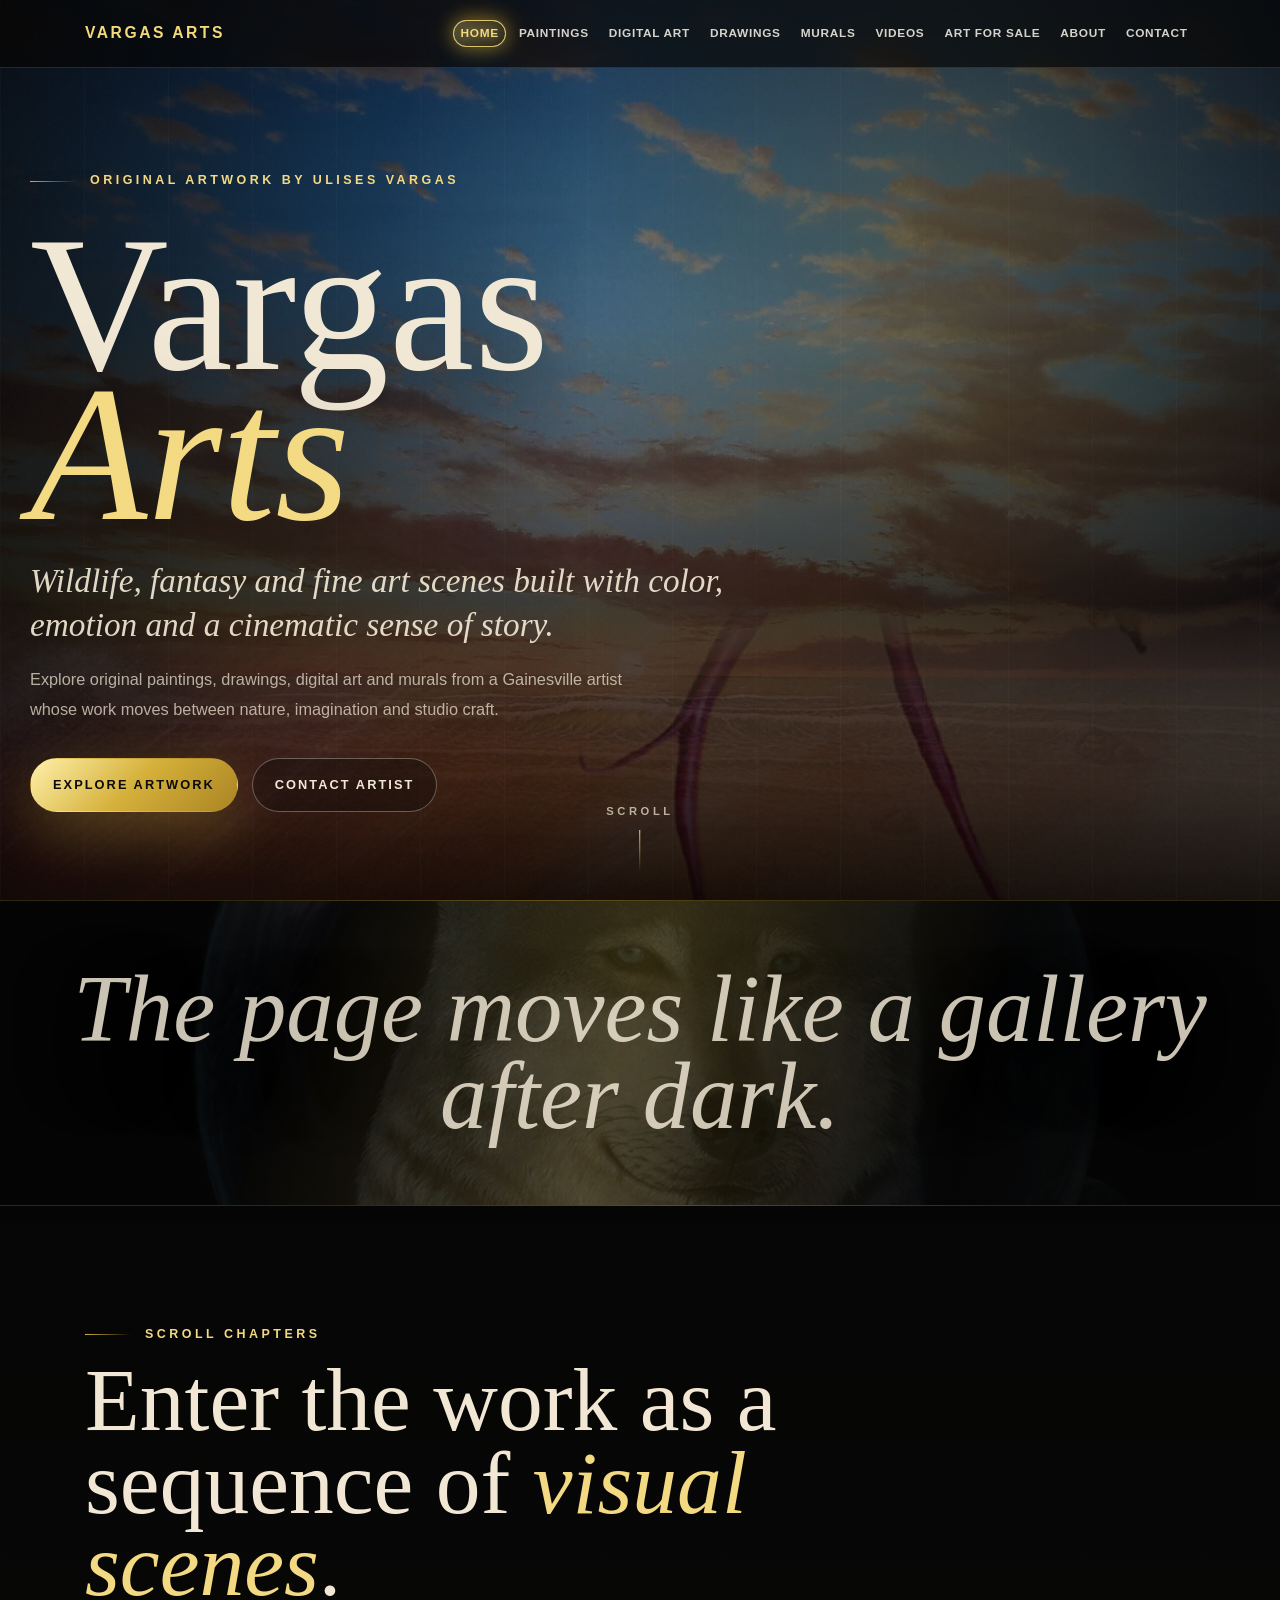
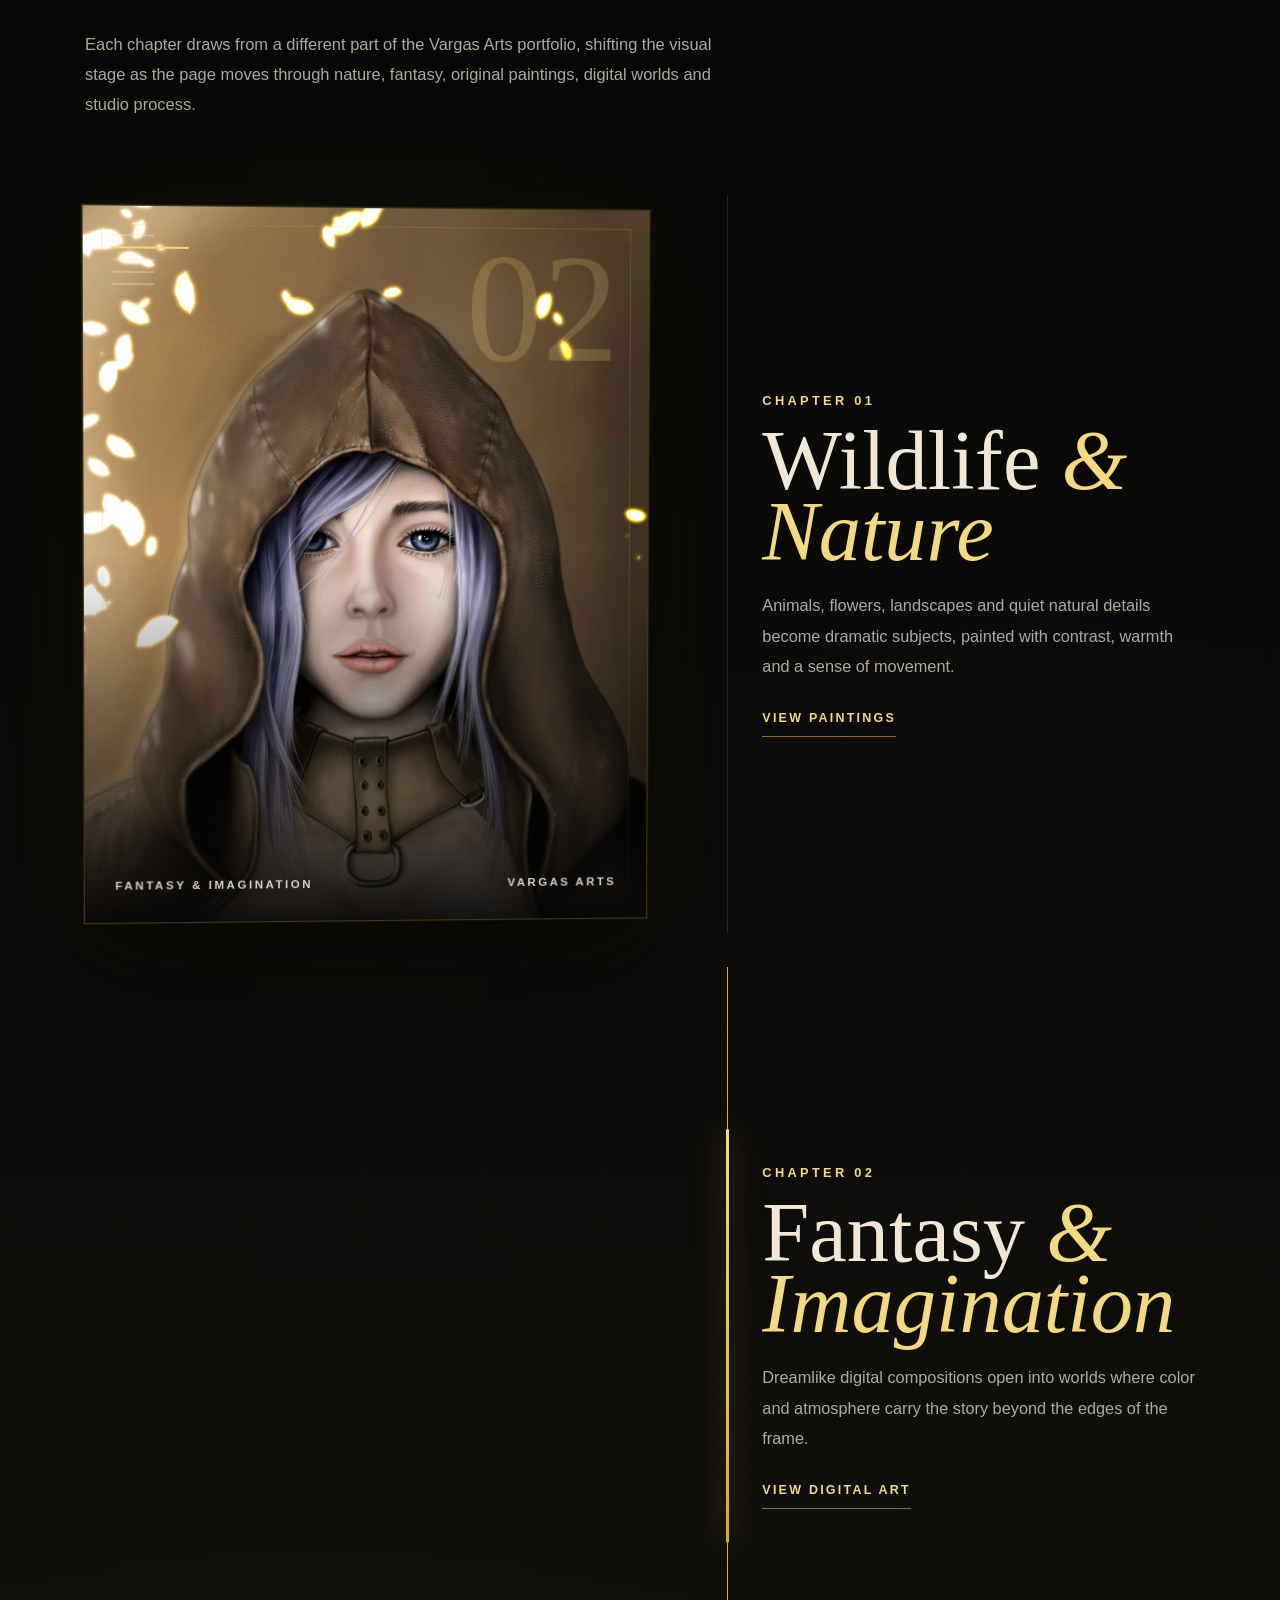
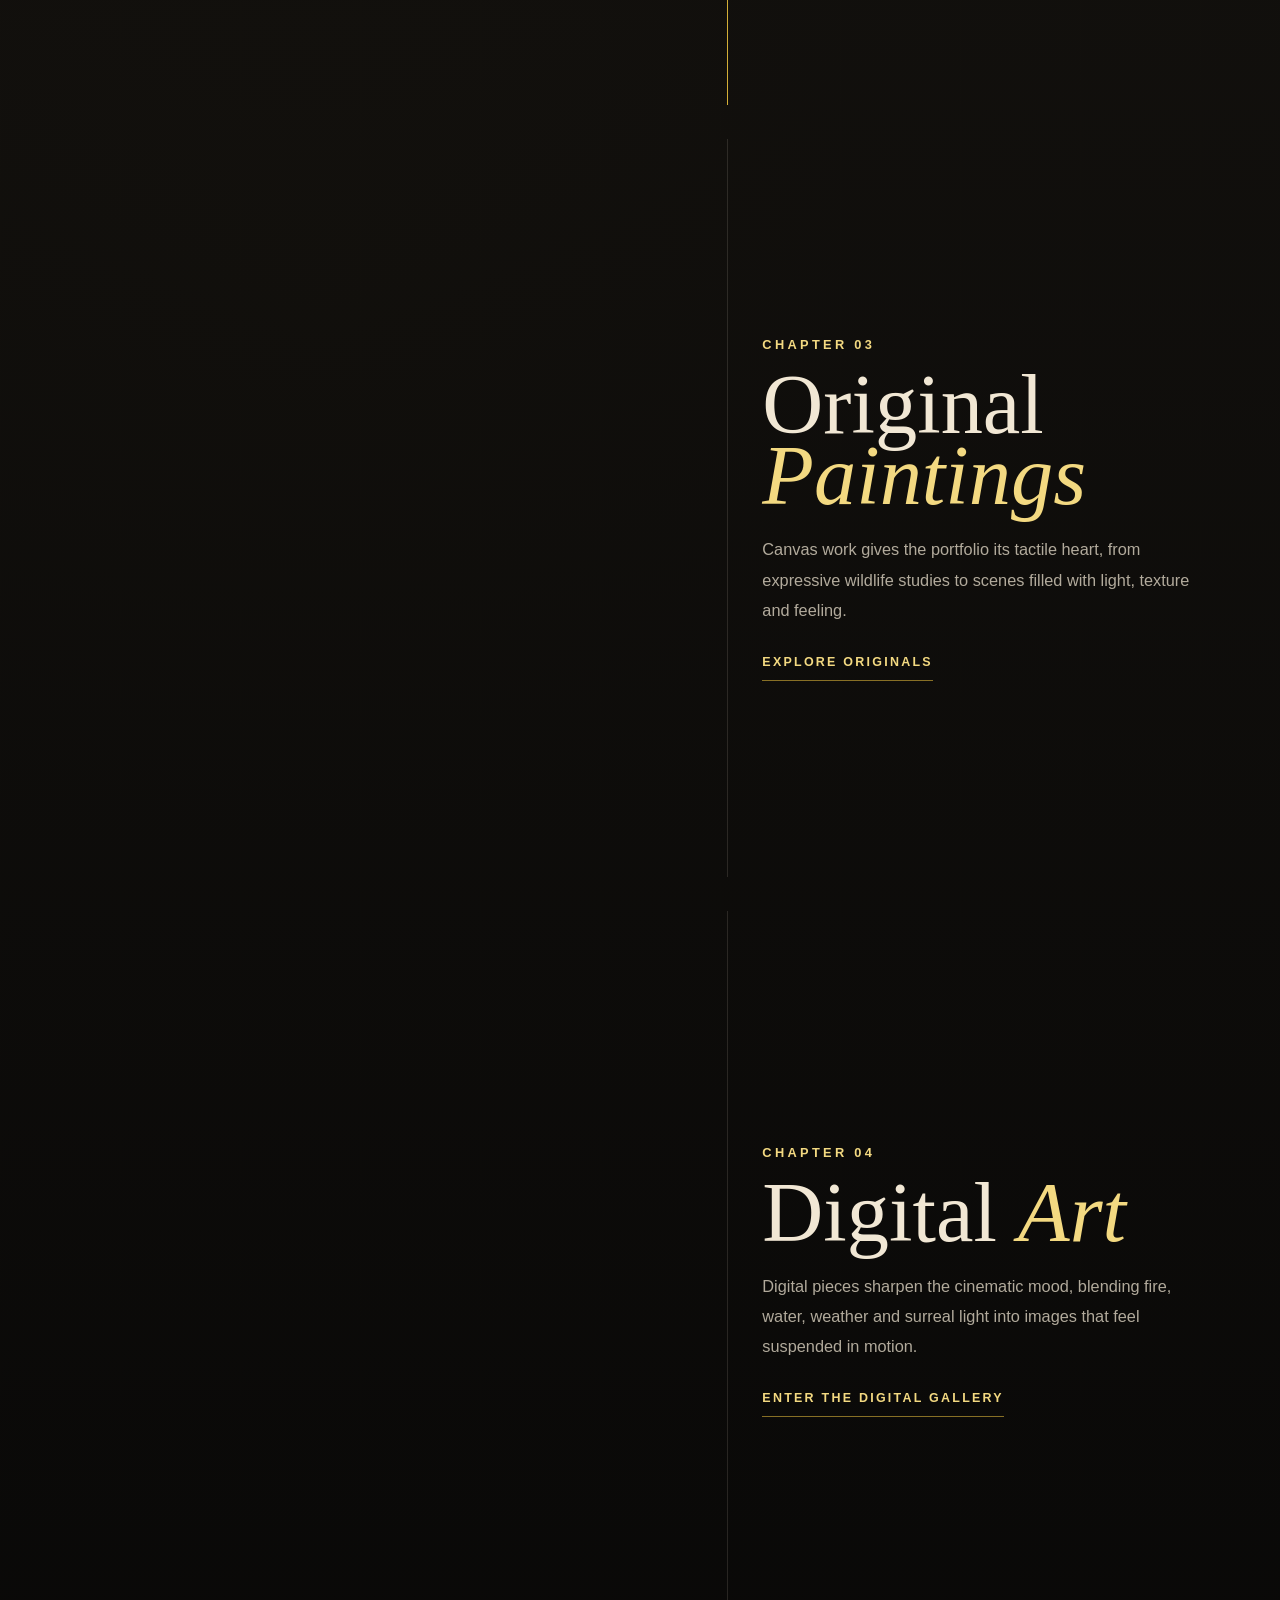
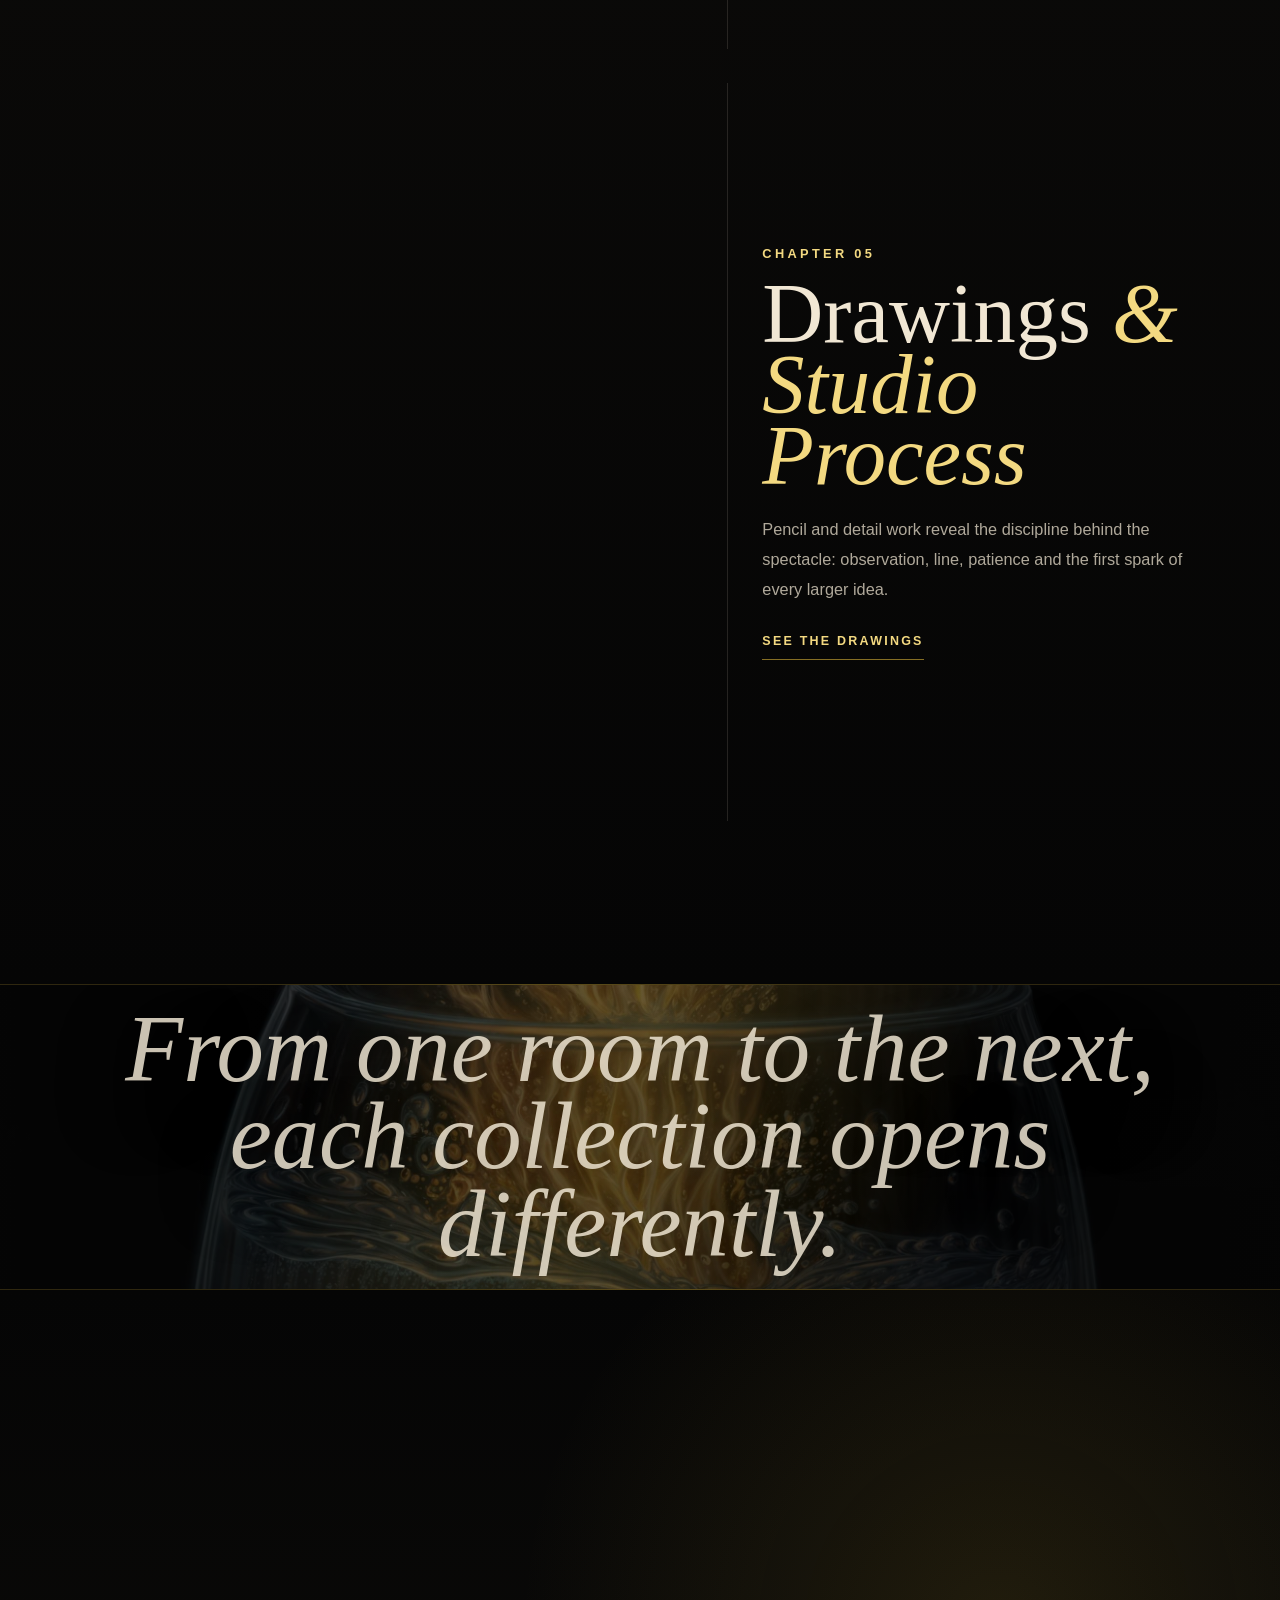
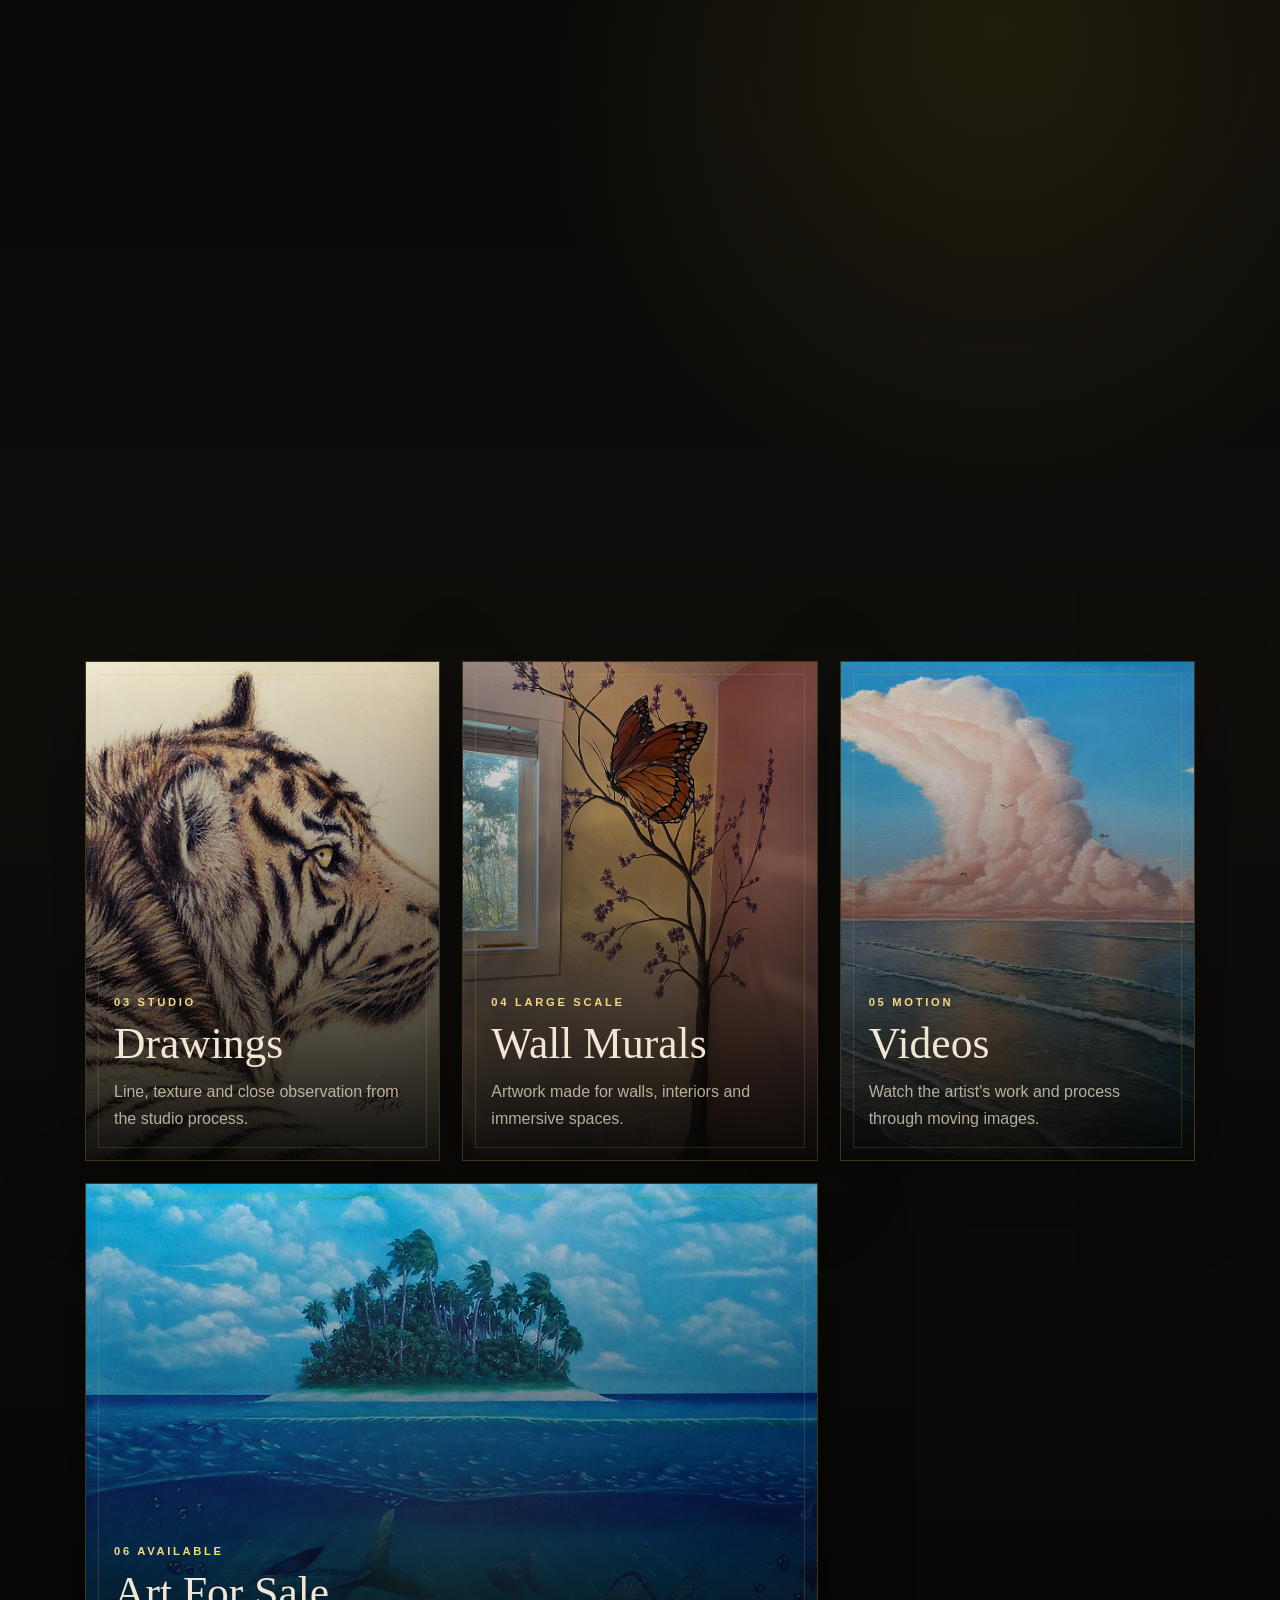
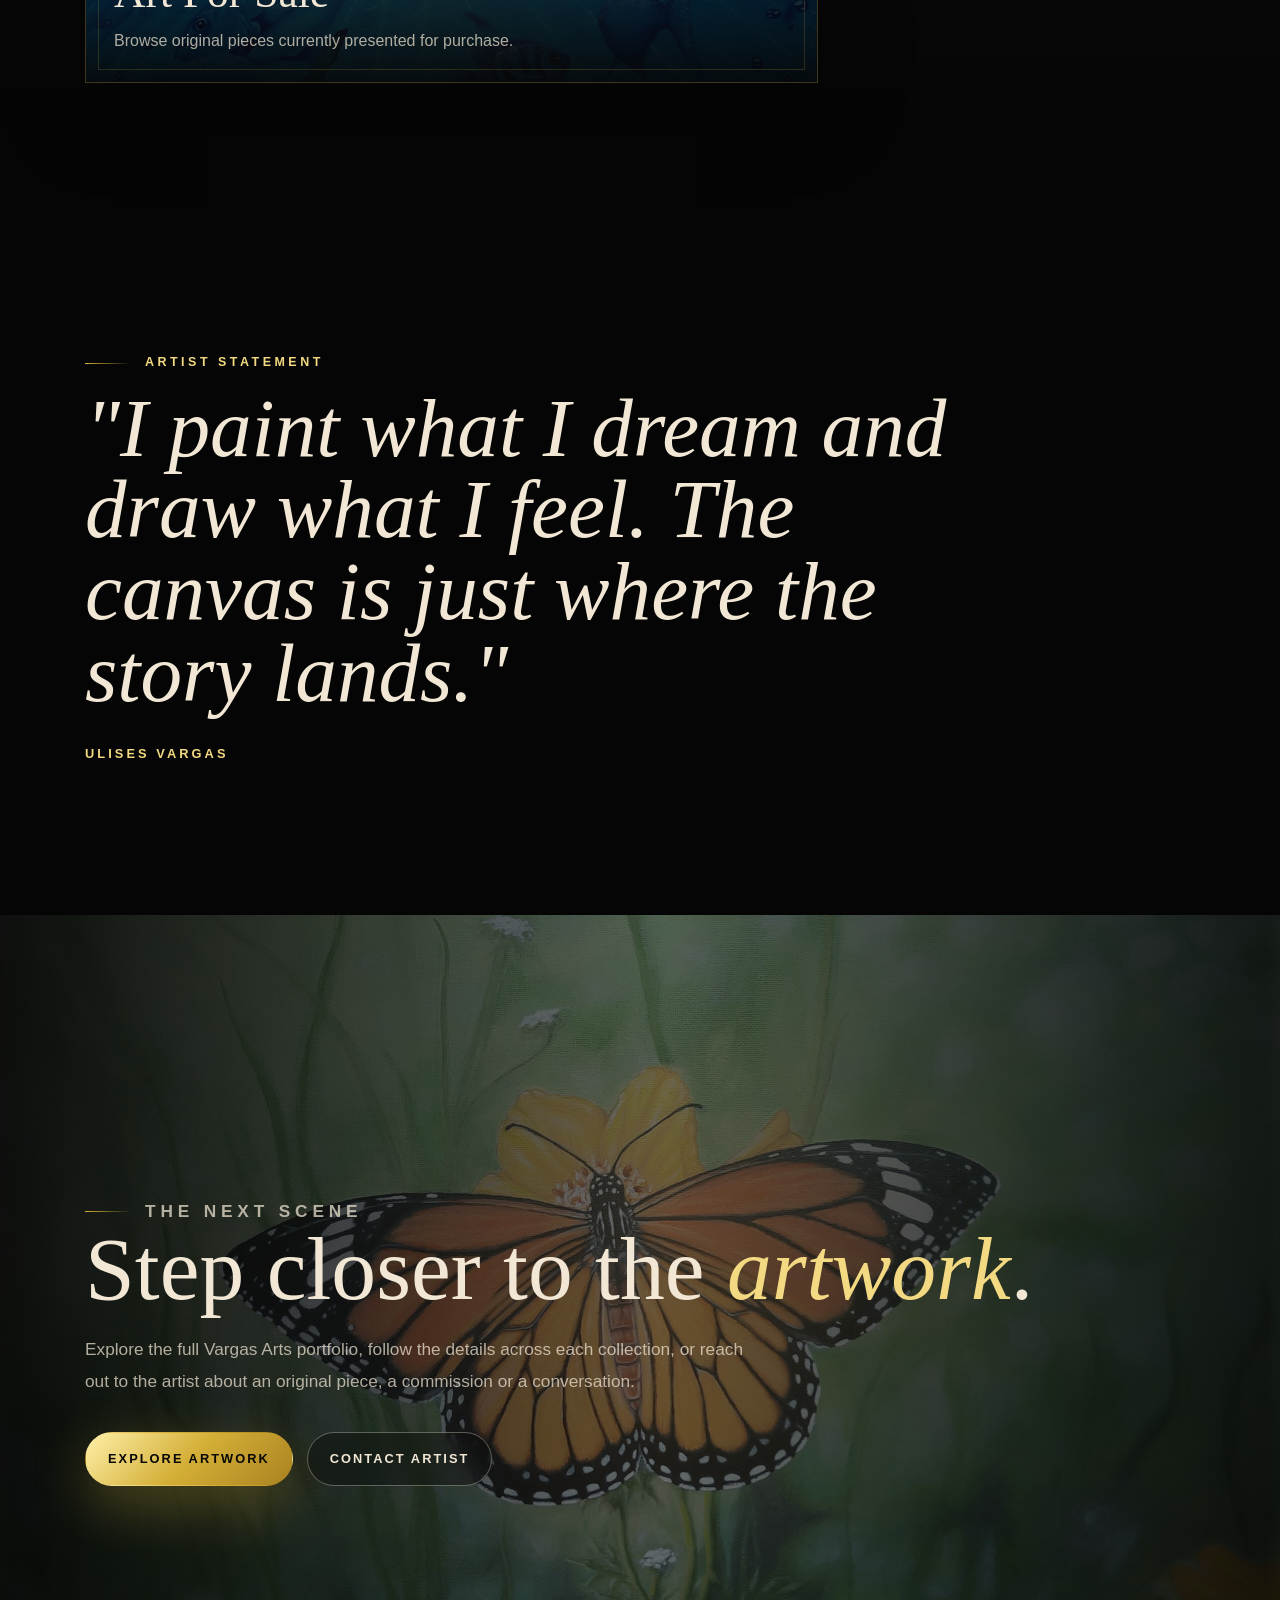
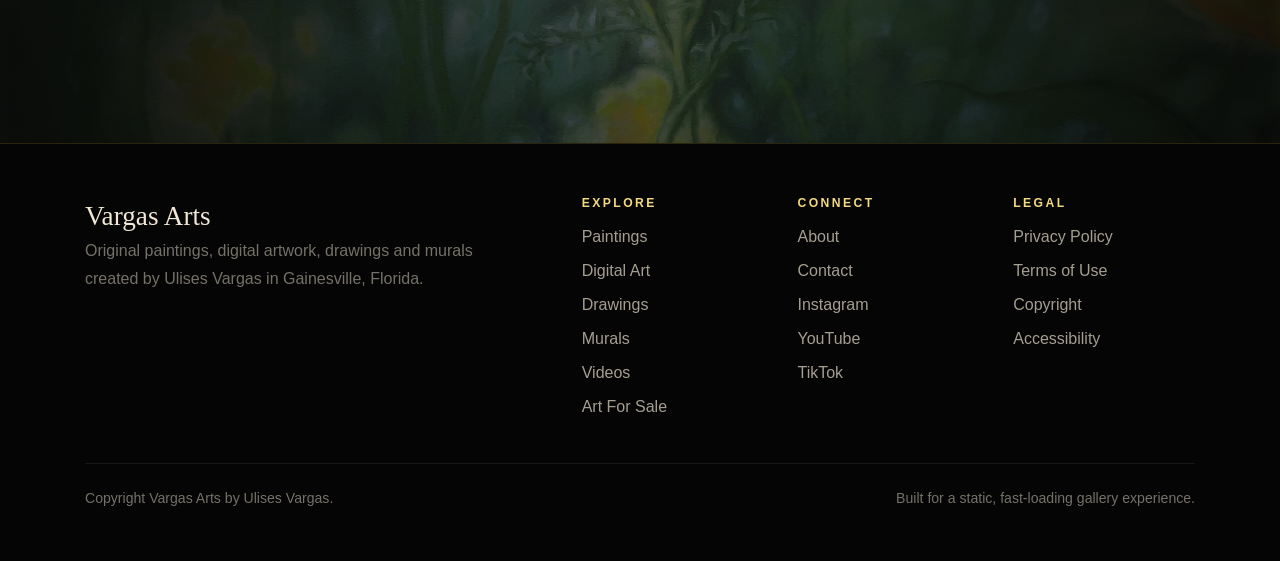
==== index.html @ ad4f7bdf "Update index.html" ====
<!DOCTYPE html>
<html lang="en">

<head>
  <meta charset="utf-8">
  <meta http-equiv="X-UA-Compatible" content="IE=edge">
  <meta name="viewport" content="width=device-width, initial-scale=1.0">
  <meta name="theme-color" content="#050505">

  <title>Vargas Arts | Original Artwork by Ulises Vargas</title>
  <meta name="description"
    content="Original paintings, drawings, digital art and murals by artist Ulises Vargas. Explore wildlife, fantasy and fine art creations inspired by nature, imagination and emotion.">
  <link rel="canonical" href="https://vargasarts.com/">

  <meta property="og:url" content="https://vargasarts.com/">
  <meta property="og:title" content="Vargas Arts | Original Artwork by Ulises Vargas">
  <meta property="og:description"
    content="Original paintings, drawings, digital art and murals by artist Ulises Vargas.">
  <meta property="og:image" content="https://vargasarts.com/assets/img/paintings/Sunrise.jpg">
  <meta property="og:type" content="website">
  <meta property="og:site_name" content="Vargas Arts">

  <meta name="twitter:card" content="summary_large_image">
  <meta name="twitter:title" content="Vargas Arts | Original Artwork by Ulises Vargas">
  <meta name="twitter:description"
    content="Original paintings, drawings, digital art and murals by artist Ulises Vargas.">
  <meta name="twitter:image" content="https://vargasarts.com/assets/img/paintings/Sunrise.jpg">

  <link rel="shortcut icon" type="image/png" href="./assets/img/Yofabicon.png">
  <link rel="preload" as="image" href="./assets/img/paintings/Sunrise.jpg">
  <link rel="stylesheet" href="https://stackpath.bootstrapcdn.com/bootstrap/4.4.1/css/bootstrap.min.css">
  <link rel="stylesheet" href="./assets/css/vargas-nav.css?v=nav-system-6">

  <style>
    :root {
      --black: #050505;
      --charcoal: #0b0a08;
      --panel: #12100d;
      --panel-2: #17130d;
      --bone: #f1e7d4;
      --bone-dim: rgba(241, 231, 212, .72);
      --bone-faint: rgba(241, 231, 212, .48);
      --gold: #D4AF37;
      --gold-light: #f3d981;
      --gold-deep: #7f651a;
      --border: rgba(212, 175, 55, .28);
      --border-soft: rgba(241, 231, 212, .12);
      --shadow: 0 34px 110px rgba(0, 0, 0, .72);
      --serif: Georgia, "Times New Roman", serif;
      --sans: "Segoe UI", Montserrat, Arial, sans-serif;
      --progress: 0;
      --hero-y: 0px;
      --hero-scale: 1.08;
      --stage-y: 0px;
      --hero-fg-y: 0px;
      --hero-haze-y: 0px;
      --scene-progress: 0;
    }

    * {
      box-sizing: border-box;
    }

    html {
      scroll-behavior: smooth;
      background: var(--black);
      width: 100%;
      max-width: 100%;
      overflow-x: hidden;
    }

    body {
      margin: 0;
      min-width: 320px;
      width: 100%;
      max-width: 100%;
      color: var(--bone);
      background:
        radial-gradient(circle at 18% 8%, rgba(212, 175, 55, .12), transparent 28rem),
        radial-gradient(circle at 82% 22%, rgba(70, 92, 80, .18), transparent 32rem),
        var(--black);
      font-family: var(--sans);
      overflow-x: hidden;
      -webkit-font-smoothing: antialiased;
      text-rendering: optimizeLegibility;
    }

    body::before {
      content: "";
      position: fixed;
      inset: 0;
      z-index: 80;
      pointer-events: none;
      opacity: .075;
      mix-blend-mode: screen;
      background-image: url("data:image/svg+xml,%3Csvg xmlns='http://www.w3.org/2000/svg' width='160' height='160'%3E%3Cfilter id='n'%3E%3CfeTurbulence type='fractalNoise' baseFrequency='.85' numOctaves='3' stitchTiles='stitch'/%3E%3C/filter%3E%3Crect width='100%25' height='100%25' filter='url(%23n)' opacity='.5'/%3E%3C/svg%3E");
    }

    a {
      color: inherit;
      text-decoration: none;
    }

    img {
      display: block;
      max-width: 100%;
    }

    .container {
      width: min(100% - 48px, 1220px);
      margin-inline: auto;
    }

    .scroll-progress {
      position: fixed;
      top: 68px;
      left: 0;
      z-index: 98;
      width: calc(var(--progress) * 100%);
      height: 4px;
      background:
        linear-gradient(90deg, transparent, rgba(255, 255, 255, .42) 18%, transparent 34%),
        linear-gradient(90deg, var(--gold-deep), var(--gold), var(--gold-light));
      box-shadow: 0 0 18px rgba(212, 175, 55, .48), 0 0 44px rgba(212, 175, 55, .22);
      transform-origin: left center;
    }

    .navbar.va-nav {
      background: rgba(5, 5, 5, .68) !important;
      border-bottom-color: rgba(212, 175, 55, .2) !important;
      z-index: 110 !important;
      transition: background .28s ease, border-color .28s ease, box-shadow .28s ease !important;
    }

    .navbar.va-nav.is-scrolled,
    .navbar.va-nav.is-open {
      background: rgba(5, 5, 5, .94) !important;
      border-bottom-color: rgba(212, 175, 55, .34) !important;
      box-shadow: 0 14px 48px rgba(0, 0, 0, .38) !important;
    }

    .navbar.va-nav .nav-link.active {
      pointer-events: none;
    }

    .site-nav {
      position: fixed;
      top: 0;
      left: 0;
      right: 0;
      z-index: 100;
      border-bottom: 1px solid rgba(241, 231, 212, .08);
      background: rgba(5, 5, 5, .42);
      backdrop-filter: blur(18px) saturate(130%);
      -webkit-backdrop-filter: blur(18px) saturate(130%);
      transition: background .35s ease, border-color .35s ease;
    }

    .site-nav.is-scrolled {
      background: rgba(5, 5, 5, .88);
      border-bottom-color: rgba(212, 175, 55, .22);
    }

    .nav-shell {
      min-height: 78px;
      display: flex;
      align-items: center;
      justify-content: space-between;
      gap: 22px;
    }

    .brand {
      font-family: var(--serif);
      font-size: 1.12rem;
      letter-spacing: .14em;
      text-transform: uppercase;
      white-space: nowrap;
    }

    .brand span {
      color: var(--gold-light);
      font-style: italic;
      letter-spacing: .03em;
      text-transform: none;
    }

    .nav-toggle {
      display: none;
      width: 44px;
      height: 44px;
      border: 1px solid var(--border);
      border-radius: 999px;
      color: var(--gold-light);
      background: rgba(212, 175, 55, .08);
      cursor: pointer;
    }

    .nav-toggle span,
    .nav-toggle::before,
    .nav-toggle::after {
      content: "";
      display: block;
      width: 18px;
      height: 2px;
      margin: 4px auto;
      background: currentColor;
      transition: transform .25s ease, opacity .25s ease;
    }

    .nav-toggle[aria-expanded="true"] span {
      opacity: 0;
    }

    .nav-toggle[aria-expanded="true"]::before {
      transform: translateY(6px) rotate(45deg);
    }

    .nav-toggle[aria-expanded="true"]::after {
      transform: translateY(-6px) rotate(-45deg);
    }

    .nav-links {
      display: flex;
      align-items: center;
      justify-content: flex-end;
      gap: 4px;
      margin: 0;
      padding: 0;
      list-style: none;
    }

    .nav-links a {
      display: inline-flex;
      padding: 13px 10px;
      color: rgba(241, 231, 212, .78);
      font-size: .73rem;
      font-weight: 800;
      letter-spacing: .13em;
      text-transform: uppercase;
      position: relative;
      transition: color .25s ease;
    }

    .nav-links a::after {
      content: "";
      position: absolute;
      left: 10px;
      right: 10px;
      bottom: 8px;
      height: 1px;
      background: var(--gold-light);
      transform: scaleX(0);
      transform-origin: right;
      transition: transform .28s ease;
    }

    .nav-links a:hover,
    .nav-links a:focus-visible {
      color: var(--gold-light);
    }

    .nav-links a:hover::after,
    .nav-links a:focus-visible::after {
      transform: scaleX(1);
      transform-origin: left;
    }

    .hero {
      position: relative;
      min-height: 100svh;
      display: grid;
      align-items: end;
      isolation: isolate;
      overflow: hidden;
      background: #050505;
    }

    .hero-art {
      position: absolute;
      inset: -7% -4% -3%;
      z-index: -4;
      background: url("./assets/img/paintings/Sunrise.jpg") center 42% / cover no-repeat;
      transform: translate3d(0, var(--hero-y), 0) scale(var(--hero-scale));
      will-change: transform;
    }

    .hero-depth {
      position: absolute;
      inset: auto -8% -18% -8%;
      z-index: -1;
      height: 50vh;
      pointer-events: none;
      background:
        linear-gradient(180deg, transparent, rgba(5, 5, 5, .52) 34%, #050505 86%),
        url("./assets/img/paintings/wildlifeZ.jpg") center bottom / cover no-repeat;
      opacity: .52;
      filter: saturate(.86) contrast(1.12);
      transform: translate3d(0, var(--hero-fg-y), 0) scale(1.05);
      mask-image: linear-gradient(180deg, transparent 0, #000 38%, #000 100%);
      -webkit-mask-image: linear-gradient(180deg, transparent 0, #000 38%, #000 100%);
      will-change: transform;
    }

    .hero-atmosphere {
      position: absolute;
      inset: 0;
      z-index: -1;
      pointer-events: none;
      background:
        radial-gradient(circle at 18% 74%, rgba(212, 175, 55, .18), transparent 24rem),
        radial-gradient(circle at 78% 16%, rgba(255, 245, 190, .12), transparent 28rem),
        repeating-linear-gradient(90deg, rgba(255, 255, 255, .035) 0 1px, transparent 1px 84px);
      opacity: .55;
      transform: translate3d(0, var(--hero-haze-y), 0);
      mix-blend-mode: screen;
      will-change: transform;
    }

    .hero::before {
      content: "";
      position: absolute;
      inset: 0;
      z-index: -3;
      background:
        radial-gradient(circle at 70% 28%, rgba(212, 175, 55, .18), transparent 32rem),
        linear-gradient(90deg, rgba(5, 5, 5, .86) 0%, rgba(5, 5, 5, .38) 46%, rgba(5, 5, 5, .72) 100%),
        linear-gradient(180deg, rgba(5, 5, 5, .38) 0%, rgba(5, 5, 5, .2) 36%, #050505 100%);
    }

    .hero::after {
      content: "";
      position: absolute;
      inset: 0;
      z-index: -2;
      background:
        linear-gradient(105deg, transparent 0 38%, rgba(243, 217, 129, .22) 46%, transparent 54% 100%);
      transform: translateX(-70%);
      animation: lightSweep 8.5s ease-in-out 1.2s infinite;
      mix-blend-mode: screen;
      opacity: .7;
    }

    @keyframes lightSweep {
      0%, 46% {
        transform: translateX(-75%);
      }

      68%, 100% {
        transform: translateX(75%);
      }
    }

    .hero-inner {
      width: min(100% - 48px, 1220px);
      margin-inline: auto;
      padding: 154px 0 88px;
    }

    .kicker {
      display: inline-flex;
      align-items: center;
      gap: 14px;
      color: var(--gold-light);
      font-size: .78rem;
      font-weight: 800;
      letter-spacing: .28em;
      line-height: 1.4;
      text-transform: uppercase;
    }

    .kicker::before {
      content: "";
      width: 46px;
      height: 1px;
      background: linear-gradient(90deg, var(--gold), transparent);
    }

    .hero h1 {
      max-width: 1050px;
      margin: 24px 0 0;
      font-family: var(--serif);
      font-size: clamp(4.7rem, 15vw, 13.5rem);
      font-weight: 500;
      line-height: .78;
      letter-spacing: 0;
      text-shadow: 0 28px 90px rgba(0, 0, 0, .72);
    }

    .hero h1 span {
      display: block;
      color: var(--gold-light);
      font-style: italic;
      font-weight: 400;
    }

    .intro-line {
      max-width: 760px;
      margin: 30px 0 0;
      font-family: var(--serif);
      font-size: clamp(1.35rem, 2.6vw, 2.25rem);
      font-style: italic;
      line-height: 1.32;
      color: rgba(241, 231, 212, .92);
    }

    .intro-copy {
      max-width: 620px;
      margin: 18px 0 0;
      color: var(--bone-dim);
      font-size: 1.02rem;
      line-height: 1.8;
    }

    .stagger {
      opacity: 0;
      transform: translateY(28px);
      animation: introUp .85s cubic-bezier(.2, .85, .2, 1) forwards;
    }

    .stagger.d1 {
      animation-delay: .16s;
    }

    .stagger.d2 {
      animation-delay: .32s;
    }

    .stagger.d3 {
      animation-delay: .48s;
    }

    .stagger.d4 {
      animation-delay: .64s;
    }

    @keyframes introUp {
      to {
        opacity: 1;
        transform: translateY(0);
      }
    }

    .actions {
      display: flex;
      flex-wrap: wrap;
      gap: 14px;
      margin-top: 34px;
    }

    .button {
      display: inline-flex;
      align-items: center;
      justify-content: center;
      min-height: 54px;
      padding: 15px 22px;
      border-radius: 999px;
      border: 1px solid transparent;
      font-size: .8rem;
      font-weight: 900;
      letter-spacing: .16em;
      line-height: 1.2;
      text-transform: uppercase;
      transition: transform .3s ease, border-color .3s ease, box-shadow .3s ease, background .3s ease, color .3s ease;
    }

    .button.gold {
      color: #080704;
      background: linear-gradient(135deg, #fff0a9, var(--gold), #a98220);
      box-shadow: 0 18px 55px rgba(212, 175, 55, .32);
    }

    .button.ghost {
      color: var(--bone);
      border-color: rgba(241, 231, 212, .34);
      background: rgba(5, 5, 5, .34);
      backdrop-filter: blur(10px);
    }

    .button:hover,
    .button:focus-visible {
      transform: translateY(-3px);
    }

    .button.gold:hover,
    .button.gold:focus-visible {
      box-shadow: 0 26px 70px rgba(212, 175, 55, .46);
    }

    .button.ghost:hover,
    .button.ghost:focus-visible {
      color: #080704;
      border-color: var(--gold-light);
      background: var(--gold-light);
    }

    .scroll-cue {
      position: absolute;
      left: 50%;
      bottom: 28px;
      display: grid;
      justify-items: center;
      gap: 10px;
      color: rgba(241, 231, 212, .72);
      font-size: .7rem;
      font-weight: 800;
      letter-spacing: .32em;
      text-transform: uppercase;
      transform: translateX(-50%);
    }

    .scroll-cue span {
      width: 1px;
      height: 42px;
      background: linear-gradient(var(--gold-light), transparent);
      animation: cuePulse 1.8s ease-in-out infinite;
    }

    @keyframes cuePulse {
      50% {
        transform: scaleY(.45);
        opacity: .55;
      }
    }

    .section {
      position: relative;
      padding: 112px 0;
    }

    .scene-divider {
      position: relative;
      min-height: 34vh;
      display: grid;
      place-items: center;
      overflow: hidden;
      border-block: 1px solid rgba(212, 175, 55, .2);
      background:
        linear-gradient(110deg, #050505 0 24%, rgba(212, 175, 55, .18) 48%, #050505 74% 100%),
        radial-gradient(circle at 50% 50%, rgba(212, 175, 55, .18), transparent 32rem);
    }

    .scene-divider::before {
      content: "";
      position: absolute;
      inset: 0;
      background:
        linear-gradient(90deg, rgba(5, 5, 5, .92), transparent 38%, rgba(5, 5, 5, .92)),
        url("./assets/img/paintings/Alpha.jpg") center 48% / cover no-repeat;
      opacity: .3;
      filter: grayscale(.15) saturate(1.05);
      transform: scale(1.08);
    }

    .scene-divider.alt::before {
      background:
        linear-gradient(90deg, rgba(5, 5, 5, .92), transparent 38%, rgba(5, 5, 5, .92)),
        url("./assets/img/digital_art/Fire_on_Water.jpg") center / cover no-repeat;
    }

    .divider-title {
      position: relative;
      z-index: 1;
      width: min(100% - 48px, 1220px);
      margin: 0 auto;
      color: rgba(241, 231, 212, .84);
      font-family: var(--serif);
      font-size: clamp(2.5rem, 7.4vw, 7.5rem);
      font-style: italic;
      line-height: .92;
      text-align: center;
      text-shadow: 0 24px 70px rgba(0, 0, 0, .72);
    }

    .section-heading {
      max-width: 900px;
      margin-bottom: 48px;
    }

    .section-heading.center {
      margin-inline: auto;
      text-align: center;
    }

    .section-heading h2,
    .final-cta h2 {
      margin: 0;
      font-family: var(--serif);
      font-size: clamp(2.8rem, 7vw, 6.7rem);
      font-weight: 500;
      line-height: .92;
      letter-spacing: 0;
    }

    .section-heading em,
    .final-cta em {
      color: var(--gold-light);
      font-style: italic;
      font-weight: 400;
    }

    .section-copy {
      max-width: 650px;
      margin: 22px 0 0;
      color: var(--bone-dim);
      font-size: 1.03rem;
      line-height: 1.85;
    }

    .chapters {
      min-height: 100vh;
      padding: 112px 0 136px;
      background:
        linear-gradient(180deg, var(--black), rgba(18, 16, 13, .94) 44%, var(--black)),
        repeating-linear-gradient(90deg, rgba(212, 175, 55, .035) 0 1px, transparent 1px 120px),
        radial-gradient(circle at 25% 50%, rgba(212, 175, 55, .11), transparent 34rem);
    }

    .chapter-layout {
      display: grid;
      grid-template-columns: minmax(0, 1.04fr) minmax(340px, .86fr);
      gap: clamp(36px, 6vw, 78px);
      align-items: start;
    }

    .visual-stage {
      position: sticky;
      top: 88px;
      min-height: calc(100vh - 104px);
      display: grid;
      place-items: center;
      transform: translateY(var(--stage-y));
    }

    .stage-frame {
      position: relative;
      width: min(100%, 760px);
      aspect-ratio: 4 / 5.05;
      border: 1px solid var(--border);
      background: #080705;
      box-shadow:
        var(--shadow),
        0 0 0 1px rgba(212, 175, 55, .1),
        0 0 110px rgba(212, 175, 55, calc(.08 + var(--scene-progress) * .08)),
        inset 0 0 0 1px rgba(255, 255, 255, .04);
      overflow: hidden;
      transform:
        perspective(1200px)
        rotateY(calc((var(--scene-progress) - .5) * -4deg))
        rotateX(calc((var(--scene-progress) - .5) * 2deg));
      transition: box-shadow .6s ease;
    }

    .stage-frame::before,
    .stage-frame::after {
      content: "";
      position: absolute;
      z-index: 7;
      pointer-events: none;
    }

    .stage-frame::before {
      inset: 18px;
      border: 1px solid rgba(212, 175, 55, .2);
    }

    .stage-frame::after {
      left: 0;
      right: 0;
      bottom: 0;
      height: 52%;
      background:
        linear-gradient(transparent, rgba(5, 5, 5, .94)),
        radial-gradient(circle at 48% 100%, rgba(212, 175, 55, .16), transparent 52%);
    }

    .stage-image {
      position: absolute;
      inset: 0;
      opacity: 0;
      transform: scale(1.18) translateY(26px);
      clip-path: inset(9% 11% 9% 11%);
      transition: opacity .75s ease, transform 1.2s cubic-bezier(.2, .75, .2, 1), clip-path 1.2s cubic-bezier(.2, .75, .2, 1), filter .75s ease;
      filter: saturate(.82) contrast(1.02) brightness(.78);
    }

    .stage-image.is-active {
      opacity: 1;
      transform: scale(calc(1.035 + var(--scene-progress) * .035)) translateY(calc((var(--scene-progress) - .5) * -18px));
      clip-path: inset(0 0 0 0);
      filter: saturate(1.08) contrast(1.1) brightness(1);
    }

    .stage-image img {
      width: 100%;
      height: 100%;
      object-fit: cover;
      filter: saturate(.98) contrast(1.06);
    }

    .stage-label {
      position: absolute;
      left: 30px;
      right: 30px;
      bottom: 28px;
      z-index: 9;
      display: flex;
      justify-content: space-between;
      gap: 18px;
      color: rgba(241, 231, 212, .9);
      font-size: .72rem;
      font-weight: 900;
      letter-spacing: .22em;
      line-height: 1.5;
      text-transform: uppercase;
    }

    .scene-indicators {
      position: absolute;
      left: 28px;
      top: 28px;
      z-index: 10;
      display: grid;
      gap: 10px;
    }

    .scene-dot {
      width: 42px;
      height: 2px;
      border: 0;
      padding: 0;
      background: rgba(241, 231, 212, .34);
      cursor: pointer;
      transition: width .35s ease, background .35s ease, box-shadow .35s ease;
    }

    .scene-dot.is-active {
      width: 76px;
      background: var(--gold-light);
      box-shadow: 0 0 18px rgba(212, 175, 55, .62);
    }

    .stage-chapter-number {
      position: absolute;
      right: 30px;
      top: 22px;
      z-index: 10;
      color: rgba(243, 217, 129, .2);
      font-family: var(--serif);
      font-size: clamp(5rem, 12vw, 10rem);
      line-height: 1;
      pointer-events: none;
      transition: color .45s ease, transform .45s ease;
    }

    .stage-frame:hover .stage-chapter-number {
      color: rgba(243, 217, 129, .3);
      transform: translateY(-6px);
    }

    .chapter-copy {
      display: grid;
      gap: 34px;
      padding: 3vh 0;
    }

    .chapter {
      min-height: 82vh;
      display: grid;
      align-content: center;
      padding: 54px 0 54px 34px;
      border-left: 1px solid rgba(241, 231, 212, .13);
      opacity: .34;
      filter: blur(.2px);
      transition: opacity .45s ease, border-color .45s ease, transform .45s ease, filter .45s ease;
      position: relative;
    }

    .chapter::before {
      content: "";
      position: absolute;
      left: -2px;
      top: 50%;
      width: 3px;
      height: 0;
      background: linear-gradient(var(--gold-light), var(--gold));
      box-shadow: 0 0 28px rgba(212, 175, 55, .6);
      transform: translateY(-50%);
      transition: height .45s ease;
    }

    .chapter.is-active {
      opacity: 1;
      border-left-color: var(--gold);
      filter: none;
      transform: translateX(12px) scale(1.015);
    }

    .chapter.is-active::before {
      height: 56%;
    }

    .chapter-number {
      color: var(--gold-light);
      font-size: .8rem;
      font-weight: 900;
      letter-spacing: .26em;
      text-transform: uppercase;
    }

    .chapter h2 {
      margin: 16px 0 0;
      font-family: var(--serif);
      font-size: clamp(3.25rem, 6.6vw, 7.4rem);
      font-weight: 500;
      line-height: .84;
      letter-spacing: 0;
    }

    .chapter h2 em {
      color: var(--gold-light);
      font-style: italic;
      font-weight: 400;
    }

    .chapter p {
      max-width: 520px;
      margin: 22px 0 0;
      color: var(--bone-dim);
      font-size: 1.02rem;
      line-height: 1.85;
    }

    .chapter-link {
      width: max-content;
      margin-top: 28px;
      padding-bottom: 8px;
      border-bottom: 1px solid rgba(212, 175, 55, .62);
      color: var(--gold-light);
      font-size: .78rem;
      font-weight: 900;
      letter-spacing: .18em;
      text-transform: uppercase;
    }

    .portal-section {
      background:
        radial-gradient(circle at 78% 16%, rgba(212, 175, 55, .12), transparent 30rem),
        linear-gradient(180deg, #050505, #100f0c 48%, #050505);
    }

    .portal-grid {
      display: grid;
      grid-template-columns: repeat(3, minmax(0, 1fr));
      gap: 22px;
    }

    .portal-card {
      position: relative;
      min-height: 500px;
      display: flex;
      align-items: flex-end;
      overflow: hidden;
      border: 1px solid rgba(212, 175, 55, .24);
      background: #111;
      box-shadow: 0 22px 80px rgba(0, 0, 0, .36), inset 0 0 0 1px rgba(255, 255, 255, .03);
      transition: transform .38s ease, border-color .38s ease, box-shadow .38s ease;
    }

    .portal-card:first-child {
      grid-column: span 2;
    }

    .portal-card:nth-child(6) {
      grid-column: span 2;
    }

    .portal-card:nth-child(2),
    .portal-card:nth-child(5) {
      transform: translateY(34px);
    }

    .portal-card img {
      position: absolute;
      inset: 0;
      width: 100%;
      height: 100%;
      object-fit: cover;
      transform: scale(1.04);
      transition: transform .9s cubic-bezier(.2, .75, .2, 1), filter .5s ease;
      filter: saturate(.92) contrast(1.04);
    }

    .portal-card::before {
      content: "";
      position: absolute;
      inset: 0;
      z-index: 1;
      background:
        linear-gradient(180deg, rgba(5, 5, 5, .04) 0%, rgba(5, 5, 5, .35) 42%, rgba(5, 5, 5, .95) 100%),
        radial-gradient(circle at 50% 86%, rgba(212, 175, 55, .16), transparent 42%);
    }

    .portal-card::after {
      content: "";
      position: absolute;
      inset: 12px;
      z-index: 2;
      border: 1px solid rgba(212, 175, 55, .18);
      pointer-events: none;
      transition: inset .38s ease, border-color .38s ease;
    }

    .portal-content {
      position: relative;
      z-index: 3;
      padding: 28px;
      transition: transform .38s ease;
    }

    .portal-content span {
      color: var(--gold-light);
      font-size: .7rem;
      font-weight: 900;
      letter-spacing: .24em;
      text-transform: uppercase;
    }

    .portal-content h3 {
      margin: 10px 0 0;
      font-family: var(--serif);
      font-size: clamp(2rem, 3.4vw, 3.2rem);
      font-weight: 500;
      line-height: .96;
    }

    .portal-content p {
      margin: 14px 0 0;
      color: rgba(241, 231, 212, .72);
      line-height: 1.65;
    }

    .portal-card:hover,
    .portal-card:focus-visible {
      border-color: rgba(243, 217, 129, .72);
      box-shadow: 0 34px 120px rgba(212, 175, 55, .22), 0 24px 90px rgba(0, 0, 0, .5), inset 0 0 0 1px rgba(243, 217, 129, .18);
      transform: translateY(-10px) scale(1.012);
    }

    .portal-card:nth-child(2):hover,
    .portal-card:nth-child(2):focus-visible,
    .portal-card:nth-child(5):hover,
    .portal-card:nth-child(5):focus-visible {
      transform: translateY(20px);
    }

    .portal-card:hover img,
    .portal-card:focus-visible img {
      transform: scale(1.14);
      filter: saturate(1.12) contrast(1.08);
    }

    .portal-card:hover::after,
    .portal-card:focus-visible::after {
      inset: 18px;
      border-color: rgba(243, 217, 129, .52);
    }

    .portal-card:hover .portal-content,
    .portal-card:focus-visible .portal-content {
      transform: translateY(-10px);
    }

    .statement {
      min-height: 80vh;
      display: grid;
      align-items: center;
      overflow: hidden;
      background:
        linear-gradient(90deg, rgba(5, 5, 5, .96), rgba(5, 5, 5, .62), rgba(5, 5, 5, .96)),
        url("./assets/img/paintings/CloudStories.jpg") center / cover fixed;
    }

    .statement blockquote {
      max-width: 920px;
      margin: 0;
      font-family: var(--serif);
      font-size: clamp(2.5rem, 6.5vw, 6.2rem);
      font-style: italic;
      line-height: .98;
      color: var(--bone);
    }

    .statement cite {
      display: block;
      margin-top: 30px;
      color: var(--gold-light);
      font-style: normal;
      font-size: .8rem;
      font-weight: 900;
      letter-spacing: .24em;
      text-transform: uppercase;
    }

    .final-cta {
      min-height: 92vh;
      display: grid;
      align-items: center;
      overflow: hidden;
      background:
        linear-gradient(90deg, rgba(5, 5, 5, .95), rgba(5, 5, 5, .56) 52%, rgba(5, 5, 5, .88)),
        radial-gradient(circle at 58% 42%, rgba(212, 175, 55, .2), transparent 24rem),
        url("./assets/img/paintings/Monarca.jpg") center / cover no-repeat;
    }

    .final-cta p {
      max-width: 660px;
      margin: 24px 0 0;
      color: var(--bone-dim);
      font-size: 1.08rem;
      line-height: 1.85;
    }

    .site-footer {
      padding: 52px 0;
      border-top: 1px solid rgba(212, 175, 55, .18);
      background: #050505;
      color: var(--bone-faint);
    }

    .footer-grid {
      display: grid;
      grid-template-columns: minmax(0, 1.4fr) repeat(3, minmax(120px, .55fr));
      gap: 34px;
    }

    .footer-logo {
      color: var(--bone);
      font-family: var(--serif);
      font-size: 1.7rem;
    }

    .site-footer p {
      max-width: 420px;
      line-height: 1.75;
    }

    .site-footer h2 {
      margin: 0 0 14px;
      color: var(--gold-light);
      font-size: .76rem;
      font-weight: 900;
      letter-spacing: .2em;
      text-transform: uppercase;
    }

    .site-footer a {
      display: block;
      width: max-content;
      margin-top: 10px;
      color: rgba(241, 231, 212, .68);
      transition: color .2s ease;
    }

    .site-footer a:hover,
    .site-footer a:focus-visible {
      color: var(--gold-light);
    }

    .footer-bottom {
      display: flex;
      justify-content: space-between;
      gap: 24px;
      margin-top: 44px;
      padding-top: 24px;
      border-top: 1px solid rgba(241, 231, 212, .08);
      font-size: .88rem;
    }

    .reveal {
      opacity: 0;
      transition: opacity .7s ease, transform .7s cubic-bezier(.2, .85, .2, 1);
    }

    .fade-up {
      transform: translateY(34px);
    }

    .slide-left {
      transform: translateX(42px);
    }

    .slide-right {
      transform: translateX(-42px);
    }

    .scale-in {
      transform: scale(.94);
    }

    .reveal.is-visible {
      opacity: 1;
      transform: none;
    }

    @media (max-width: 1080px) {
      .chapter-layout {
        grid-template-columns: 1fr;
      }

      .visual-stage {
        position: relative;
        top: auto;
        min-height: auto;
      }

      .stage-frame {
        width: min(100%, 620px);
      }

      .chapter {
        min-height: auto;
        padding-block: 64px;
      }

      .portal-grid {
        grid-template-columns: repeat(2, minmax(0, 1fr));
      }

      .portal-card:first-child,
      .portal-card:nth-child(6) {
        grid-column: span 1;
      }
    }

    @media (max-width: 768px) {
      .scroll-progress {
        top: 58px;
        height: 3px;
      }

      .navbar.va-nav {
        min-height: 58px !important;
        padding: .55rem 0 !important;
      }

      .navbar.va-nav .navbar-brand,
      .navbar .va-brand {
        max-width: calc(100vw - 92px) !important;
        font-size: .84rem !important;
        letter-spacing: .12em !important;
      }

      .navbar.va-nav .navbar-toggler,
      .navbar-toggler {
        min-width: 40px !important;
        min-height: 38px !important;
        padding: .34rem .5rem !important;
        border-radius: 9px !important;
      }

      .navbar-toggler-icon-line,
      .bar {
        width: 18px !important;
        height: 2px !important;
        margin: 3px 0 !important;
      }

      .navbar.va-nav .navbar-collapse {
        margin-top: .55rem !important;
        padding: .7rem !important;
        border-radius: 14px !important;
      }

      .navbar.va-nav .nav-link,
      .navbar.va-nav .nav-link.active {
        padding: .55rem .5rem !important;
        font-size: .68rem !important;
        letter-spacing: .055em !important;
      }

      .container,
      .hero-inner {
        width: min(100% - 32px, 1220px);
      }

      .hero {
        min-height: 88svh;
        align-items: center;
      }

      .hero-inner {
        padding: 94px 0 72px;
      }

      .kicker {
        gap: 10px;
        font-size: .66rem;
        letter-spacing: .18em;
      }

      .kicker::before {
        width: 28px;
      }

      .hero h1 {
        max-width: 9ch;
        margin-top: 16px;
        font-size: clamp(3.15rem, 15vw, 4.9rem);
        line-height: .86;
      }

      .intro-line {
        max-width: 34rem;
        margin-top: 20px;
        font-size: clamp(1.05rem, 5vw, 1.42rem);
        line-height: 1.38;
      }

      .intro-copy {
        max-width: 34rem;
        margin-top: 12px;
        font-size: .92rem;
        line-height: 1.62;
      }

      .actions {
        gap: 10px;
        margin-top: 24px;
      }

      .actions,
      .button {
        width: 100%;
      }

      .button {
        min-height: 46px;
        padding: 12px 16px;
        font-size: .68rem;
        letter-spacing: .12em;
      }

      .scroll-cue {
        bottom: 16px;
        gap: 7px;
        font-size: .58rem;
        letter-spacing: .24em;
      }

      .scroll-cue span {
        height: 28px;
      }

      .section,
      .chapters {
        padding: 58px 0;
      }

      .scene-divider {
        min-height: 22svh;
      }

      .divider-title {
        width: min(100% - 32px, 620px);
        font-size: clamp(1.65rem, 8.4vw, 2.55rem);
        line-height: 1.03;
      }

      .section-heading {
        max-width: 36rem;
        margin-bottom: 28px;
      }

      .section-heading h2,
      .final-cta h2 {
        font-size: clamp(2.1rem, 9.5vw, 3.25rem);
        line-height: .98;
      }

      .section-copy,
      .chapter p,
      .final-cta p {
        font-size: .93rem;
        line-height: 1.65;
      }

      .chapter-layout {
        gap: 28px;
      }

      .stage-frame {
        width: min(100%, 430px);
        aspect-ratio: 4 / 4.45;
        transform: none;
      }

      .stage-label {
        left: 18px;
        right: 18px;
        bottom: 18px;
        display: grid;
        gap: 4px;
        font-size: .58rem;
        letter-spacing: .16em;
      }

      .scene-indicators {
        left: 18px;
        top: 18px;
        gap: 8px;
      }

      .scene-dot {
        width: 30px;
      }

      .scene-dot.is-active {
        width: 48px;
      }

      .stage-chapter-number {
        right: 18px;
        top: 14px;
        font-size: clamp(3.3rem, 20vw, 5.8rem);
      }

      .chapter {
        min-height: auto;
        padding: 38px 0 40px 18px;
        opacity: .58;
        transform: none;
      }

      .chapter.is-active {
        transform: translateX(4px);
      }

      .chapter.is-active::before {
        height: 42%;
      }

      .chapter-number {
        font-size: .66rem;
        letter-spacing: .18em;
      }

      .chapter h2,
      .statement blockquote {
        font-size: clamp(2rem, 9.5vw, 3rem);
        line-height: 1.04;
      }

      .chapter h2 {
        margin-top: 12px;
        font-size: clamp(2.15rem, 10vw, 3.35rem);
        line-height: .94;
      }

      .chapter-link {
        margin-top: 20px;
        font-size: .66rem;
        letter-spacing: .14em;
      }

      .portal-grid {
        grid-template-columns: 1fr;
        gap: 14px;
      }

      .portal-card,
      .portal-card:nth-child(2),
      .portal-card:nth-child(5) {
        min-height: 300px;
        transform: none;
      }

      .portal-content {
        padding: 22px;
      }

      .portal-content span {
        font-size: .62rem;
        letter-spacing: .18em;
      }

      .portal-content h3 {
        font-size: clamp(1.75rem, 8.5vw, 2.5rem);
      }

      .portal-content p {
        font-size: .9rem;
        line-height: 1.55;
      }

      .portal-card:nth-child(2):hover,
      .portal-card:nth-child(2):focus-visible,
      .portal-card:nth-child(5):hover,
      .portal-card:nth-child(5):focus-visible {
        transform: none;
      }

      .portal-card:hover,
      .portal-card:focus-visible {
        transform: none;
      }

      .statement {
        min-height: 64svh;
        padding: 56px 0;
        background-attachment: scroll;
      }

      .final-cta {
        min-height: 72svh;
        padding: 64px 0;
      }

      .site-footer {
        padding: 40px 0;
      }

      .footer-grid {
        grid-template-columns: 1fr;
        gap: 24px;
      }

      .footer-bottom {
        display: grid;
        gap: 8px;
        margin-top: 30px;
        font-size: .8rem;
      }

      .fade-up {
        transform: translateY(18px);
      }

      .slide-left {
        transform: translateX(18px);
      }

      .slide-right {
        transform: translateX(-18px);
      }

      .scale-in {
        transform: scale(.98);
      }
    }

    @media (max-width: 480px) {
      .scroll-progress {
        top: 54px;
      }

      .navbar.va-nav {
        min-height: 54px !important;
        padding: .45rem 0 !important;
      }

      .navbar.va-nav .navbar-brand,
      .navbar .va-brand {
        font-size: .78rem !important;
        letter-spacing: .1em !important;
      }

      .navbar.va-nav .navbar-toggler,
      .navbar-toggler {
        min-width: 38px !important;
        min-height: 36px !important;
        padding: .3rem .46rem !important;
      }

      .container,
      .hero-inner {
        width: min(100% - 28px, 1220px);
      }

      .hero {
        min-height: 86svh;
      }

      .hero-inner {
        padding: 82px 0 64px;
      }

      .hero h1 {
        font-size: clamp(2.8rem, 14.5vw, 4rem);
      }

      .intro-line {
        font-size: clamp(1rem, 4.8vw, 1.22rem);
      }

      .intro-copy {
        font-size: .86rem;
        line-height: 1.58;
      }

      .button {
        min-height: 43px;
        padding: 11px 14px;
        font-size: .63rem;
      }

      .section,
      .chapters {
        padding: 48px 0;
      }

      .scene-divider {
        min-height: 18svh;
      }

      .divider-title {
        width: min(100% - 28px, 420px);
        font-size: clamp(1.45rem, 8vw, 2.05rem);
      }

      .section-heading h2,
      .final-cta h2 {
        font-size: clamp(1.9rem, 9vw, 2.65rem);
      }

      .stage-frame {
        aspect-ratio: 4 / 4.1;
      }

      .chapter {
        padding: 32px 0 34px 16px;
      }

      .chapter h2 {
        font-size: clamp(1.95rem, 9.4vw, 2.75rem);
      }

      .statement {
        min-height: 56svh;
      }

      .statement blockquote {
        font-size: clamp(1.65rem, 8.2vw, 2.35rem);
        line-height: 1.08;
      }

      .statement cite {
        margin-top: 20px;
        font-size: .66rem;
        letter-spacing: .18em;
      }

      .portal-card,
      .portal-card:nth-child(2),
      .portal-card:nth-child(5) {
        min-height: 270px;
      }

      .portal-content {
        padding: 18px;
      }

      .final-cta {
        min-height: 64svh;
        padding: 54px 0;
      }
    }

    @media (hover: none) {
      .button:hover,
      .button:focus-visible,
      .portal-card:hover,
      .portal-card:focus-visible,
      .portal-card:nth-child(2):hover,
      .portal-card:nth-child(2):focus-visible,
      .portal-card:nth-child(5):hover,
      .portal-card:nth-child(5):focus-visible {
        transform: none;
      }

      .portal-card:hover img,
      .portal-card:focus-visible img {
        transform: scale(1.04);
      }
    }

    @media (prefers-reduced-motion: reduce) {
      *,
      *::before,
      *::after {
        animation-duration: .001ms !important;
        animation-iteration-count: 1 !important;
        scroll-behavior: auto !important;
        transition-duration: .001ms !important;
      }

      .hero-art,
      .hero-depth,
      .hero-atmosphere,
      .visual-stage,
      .stage-frame,
      .stage-image,
      .stage-image.is-active {
        transform: none !important;
        clip-path: none !important;
        filter: none !important;
      }

      .reveal,
      .stagger {
        opacity: 1 !important;
        transform: none !important;
      }
    }
  </style>
</head>

<body>
  <div class="scroll-progress" aria-hidden="true"></div>

  <nav class="navbar navbar-expand-lg fixed-top va-nav" id="va-nav" aria-label="Primary navigation">
    <div class="container">
      <a class="navbar-brand va-brand" href="./index.html">Vargas Arts</a>
      <button class="navbar-toggler" type="button" aria-controls="navigation" aria-expanded="false"
        aria-label="Toggle navigation">
        <span class="navbar-toggler-icon-line"></span>
        <span class="navbar-toggler-icon-line"></span>
        <span class="navbar-toggler-icon-line"></span>
      </button>
      <div class="collapse navbar-collapse justify-content-end" id="navigation">
        <ul class="navbar-nav">
          <li class="nav-item"><a class="nav-link active" aria-current="page" href="./index.html">Home</a></li>
          <li class="nav-item"><a class="nav-link" href="./paintings.html">Paintings</a></li>
          <li class="nav-item"><a class="nav-link" href="./digital_art.html">Digital Art</a></li>
          <li class="nav-item"><a class="nav-link" href="./drawings.html">Drawings</a></li>
          <li class="nav-item"><a class="nav-link" href="./wall_murals.html">Murals</a></li>
          <li class="nav-item"><a class="nav-link" href="./videos.html">Videos</a></li>
          <li class="nav-item"><a class="nav-link" href="./sales.html">Art for Sale</a></li>
          <li class="nav-item"><a class="nav-link" href="./about.html">About</a></li>
          <li class="nav-item"><a class="nav-link" href="./contact.html">Contact</a></li>
        </ul>
      </div>
    </div>
  </nav>

  <header class="hero" id="top">
    <div class="hero-art" aria-hidden="true"></div>
    <div class="hero-depth" aria-hidden="true"></div>
    <div class="hero-atmosphere" aria-hidden="true"></div>
    <div class="hero-inner">
      <p class="kicker stagger">Original artwork by Ulises Vargas</p>
      <h1 class="stagger d1">Vargas <span>Arts</span></h1>
      <p class="intro-line stagger d2">
        Wildlife, fantasy and fine art scenes built with color, emotion and a cinematic sense of story.
      </p>
      <p class="intro-copy stagger d3">
        Explore original paintings, drawings, digital art and murals from a Gainesville artist whose work moves between
        nature, imagination and studio craft.
      </p>
      <div class="actions stagger d4">
        <a class="button gold" href="./paintings.html">Explore Artwork</a>
        <a class="button ghost" href="./contact.html">Contact Artist</a>
      </div>
    </div>
    <a class="scroll-cue" href="#chapters" aria-label="Scroll to artwork chapters">
      Scroll
      <span aria-hidden="true"></span>
    </a>
  </header>

  <main>
    <section class="scene-divider" aria-hidden="true">
      <p class="divider-title">The page moves like a gallery after dark.</p>
    </section>

    <section class="chapters" id="chapters" aria-labelledby="chapter-title">
      <div class="container">
        <div class="section-heading reveal fade-up">
          <p class="kicker">Scroll chapters</p>
          <h2 id="chapter-title">Enter the work as a sequence of <em>visual scenes</em>.</h2>
          <p class="section-copy">
            Each chapter draws from a different part of the Vargas Arts portfolio, shifting the visual stage as the page
            moves through nature, fantasy, original paintings, digital worlds and studio process.
          </p>
        </div>

        <div class="chapter-layout">
          <div class="visual-stage" aria-hidden="true">
            <div class="stage-frame">
              <div class="scene-indicators" aria-hidden="true">
                <button class="scene-dot is-active" type="button" data-scene-jump="wildlife" tabindex="-1"></button>
                <button class="scene-dot" type="button" data-scene-jump="fantasy" tabindex="-1"></button>
                <button class="scene-dot" type="button" data-scene-jump="paintings" tabindex="-1"></button>
                <button class="scene-dot" type="button" data-scene-jump="digital" tabindex="-1"></button>
                <button class="scene-dot" type="button" data-scene-jump="process" tabindex="-1"></button>
              </div>
              <div class="stage-chapter-number" id="stage-number" aria-hidden="true">01</div>
              <div class="stage-image is-active" data-scene-image="wildlife">
                <img src="./assets/img/paintings/wildlifeB.jpg" alt="">
              </div>
              <div class="stage-image" data-scene-image="fantasy">
                <img src="./assets/img/digital_art/Fantasyc.jpg" alt="">
              </div>
              <div class="stage-image" data-scene-image="paintings">
                <img src="./assets/img/paintings/Alpha.jpg" alt="">
              </div>
              <div class="stage-image" data-scene-image="digital">
                <img src="./assets/img/digital_art/Fire_on_Water.jpg" alt="">
              </div>
              <div class="stage-image" data-scene-image="process">
                <img src="./assets/img/drawings/Bee.jpg" alt="">
              </div>
              <div class="stage-label">
                <span id="stage-title">Wildlife & Nature</span>
                <span>Vargas Arts</span>
              </div>
            </div>
          </div>

          <div class="chapter-copy">
            <article class="chapter is-active reveal slide-left" data-scene="wildlife">
              <span class="chapter-number">Chapter 01</span>
              <h2>Wildlife <em>& Nature</em></h2>
              <p>
                Animals, flowers, landscapes and quiet natural details become dramatic subjects, painted with contrast,
                warmth and a sense of movement.
              </p>
              <a class="chapter-link" href="./paintings.html">View paintings</a>
            </article>

            <article class="chapter reveal slide-left" data-scene="fantasy">
              <span class="chapter-number">Chapter 02</span>
              <h2>Fantasy <em>& Imagination</em></h2>
              <p>
                Dreamlike digital compositions open into worlds where color and atmosphere carry the story beyond the
                edges of the frame.
              </p>
              <a class="chapter-link" href="./digital_art.html">View digital art</a>
            </article>

            <article class="chapter reveal slide-left" data-scene="paintings">
              <span class="chapter-number">Chapter 03</span>
              <h2>Original <em>Paintings</em></h2>
              <p>
                Canvas work gives the portfolio its tactile heart, from expressive wildlife studies to scenes filled
                with light, texture and feeling.
              </p>
              <a class="chapter-link" href="./paintings.html">Explore originals</a>
            </article>

            <article class="chapter reveal slide-left" data-scene="digital">
              <span class="chapter-number">Chapter 04</span>
              <h2>Digital <em>Art</em></h2>
              <p>
                Digital pieces sharpen the cinematic mood, blending fire, water, weather and surreal light into images
                that feel suspended in motion.
              </p>
              <a class="chapter-link" href="./digital_art.html">Enter the digital gallery</a>
            </article>

            <article class="chapter reveal slide-left" data-scene="process">
              <span class="chapter-number">Chapter 05</span>
              <h2>Drawings <em>& Studio Process</em></h2>
              <p>
                Pencil and detail work reveal the discipline behind the spectacle: observation, line, patience and the
                first spark of every larger idea.
              </p>
              <a class="chapter-link" href="./drawings.html">See the drawings</a>
            </article>
          </div>
        </div>
      </div>
    </section>

    <section class="scene-divider alt" aria-hidden="true">
      <p class="divider-title">From one room to the next, each collection opens differently.</p>
    </section>

    <section class="section portal-section" id="collections" aria-labelledby="collections-title">
      <div class="container">
        <div class="section-heading center reveal fade-up">
          <p class="kicker">Gallery portals</p>
          <h2 id="collections-title">Choose a doorway into the <em>portfolio</em>.</h2>
          <p class="section-copy">
            Move directly into paintings, digital work, drawings, murals, videos or available art while keeping the
            homepage focused on the larger visual atmosphere.
          </p>
        </div>

        <div class="portal-grid">
          <a class="portal-card reveal scale-in" href="./paintings.html">
            <img src="./assets/img/paintings/Monarca.jpg" alt="Painting of monarch butterflies by Ulises Vargas"
              loading="lazy">
            <div class="portal-content">
              <span>01 Original</span>
              <h3>Paintings</h3>
              <p>Canvas works with nature, color and story at the center.</p>
            </div>
          </a>

          <a class="portal-card reveal scale-in" href="./digital_art.html">
            <img src="./assets/img/digital_art/NightDreamer.jpg" alt="Fantasy digital artwork by Ulises Vargas"
              loading="lazy">
            <div class="portal-content">
              <span>02 Digital</span>
              <h3>Digital Art</h3>
              <p>Atmospheric images shaped with light, imagination and motion.</p>
            </div>
          </a>

          <a class="portal-card reveal scale-in" href="./drawings.html">
            <img src="./assets/img/drawings/Tiger.jpg" alt="Detailed tiger drawing by Ulises Vargas" loading="lazy">
            <div class="portal-content">
              <span>03 Studio</span>
              <h3>Drawings</h3>
              <p>Line, texture and close observation from the studio process.</p>
            </div>
          </a>

          <a class="portal-card reveal scale-in" href="./wall_murals.html">
            <img src="./assets/img/murals/wall_butterfly.jpg" alt="Butterfly wall mural by Ulises Vargas"
              loading="lazy">
            <div class="portal-content">
              <span>04 Large scale</span>
              <h3>Wall Murals</h3>
              <p>Artwork made for walls, interiors and immersive spaces.</p>
            </div>
          </a>

          <a class="portal-card reveal scale-in" href="./videos.html">
            <img src="./assets/img/paintings/CloudStories.jpg" alt="Cloud Stories painting used as a video gallery preview"
              loading="lazy">
            <div class="portal-content">
              <span>05 Motion</span>
              <h3>Videos</h3>
              <p>Watch the artist's work and process through moving images.</p>
            </div>
          </a>

          <a class="portal-card reveal scale-in" href="./sales.html">
            <img src="./assets/img/paintings/Oasis.jpg" alt="Original artwork preview for the art for sale gallery"
              loading="lazy">
            <div class="portal-content">
              <span>06 Available</span>
              <h3>Art For Sale</h3>
              <p>Browse original pieces currently presented for purchase.</p>
            </div>
          </a>
        </div>
      </div>
    </section>

    <section class="statement" aria-labelledby="statement-title">
      <div class="container">
        <p class="kicker reveal fade-up">Artist statement</p>
        <blockquote id="statement-title" class="reveal slide-right">
          "I paint what I dream and draw what I feel. The canvas is just where the story lands."
        </blockquote>
        <cite class="reveal fade-up">Ulises Vargas</cite>
      </div>
    </section>

    <section class="final-cta" aria-labelledby="cta-title">
      <div class="container">
        <p class="kicker reveal fade-up">The next scene</p>
        <h2 id="cta-title" class="reveal fade-up">Step closer to the <em>artwork</em>.</h2>
        <p class="reveal fade-up">
          Explore the full Vargas Arts portfolio, follow the details across each collection, or reach out to the artist
          about an original piece, a commission or a conversation.
        </p>
        <div class="actions reveal fade-up">
          <a class="button gold" href="./paintings.html">Explore Artwork</a>
          <a class="button ghost" href="./contact.html">Contact Artist</a>
        </div>
      </div>
    </section>
  </main>

  <footer class="site-footer">
    <div class="container">
      <div class="footer-grid">
        <div>
          <div class="footer-logo">Vargas Arts</div>
          <p>Original paintings, digital artwork, drawings and murals created by Ulises Vargas in Gainesville, Florida.</p>
        </div>
        <div>
          <h2>Explore</h2>
          <a href="./paintings.html">Paintings</a>
          <a href="./digital_art.html">Digital Art</a>
          <a href="./drawings.html">Drawings</a>
          <a href="./wall_murals.html">Murals</a>
          <a href="./videos.html">Videos</a>
          <a href="./sales.html">Art For Sale</a>
        </div>
        <div>
          <h2>Connect</h2>
          <a href="./about.html">About</a>
          <a href="./contact.html">Contact</a>
          <a href="https://www.instagram.com/ulises_vargas_arts/" target="_blank" rel="noopener">Instagram</a>
          <a href="https://www.youtube.com/user/varzacaportescu" target="_blank" rel="noopener">YouTube</a>
          <a href="https://www.tiktok.com/@ulis35" target="_blank" rel="noopener">TikTok</a>
        </div>
        <div>
          <h2>Legal</h2>
          <a href="./privacy.html">Privacy Policy</a>
          <a href="./terms.html">Terms of Use</a>
          <a href="./copyright.html">Copyright</a>
          <a href="./accessibility.html">Accessibility</a>
        </div>
      </div>
      <div class="footer-bottom">
        <span>Copyright Vargas Arts by Ulises Vargas.</span>
        <span>Built for a static, fast-loading gallery experience.</span>
      </div>
    </div>
  </footer>

  <script>
    (function () {
      var root = document.documentElement;
      var reduceMotion = window.matchMedia("(prefers-reduced-motion: reduce)").matches;
      var nav = document.getElementById("va-nav");
      var navToggle = document.querySelector(".navbar-toggler");
      var navCollapse = document.getElementById("navigation");
      var stageTitle = document.getElementById("stage-title");
      var stageNumber = document.getElementById("stage-number");
      var chapters = Array.prototype.slice.call(document.querySelectorAll("[data-scene]"));
      var sceneNames = {
        wildlife: "Wildlife & Nature",
        fantasy: "Fantasy & Imagination",
        paintings: "Original Paintings",
        digital: "Digital Art",
        process: "Drawings & Studio Process"
      };
      var sceneNumbers = {
        wildlife: "01",
        fantasy: "02",
        paintings: "03",
        digital: "04",
        process: "05"
      };
      var currentScene = "wildlife";
      var ticking = false;

      function isCompactViewport() {
        return window.matchMedia("(max-width: 768px)").matches;
      }

      function updateScroll() {
        var max = Math.max(document.body.scrollHeight - window.innerHeight, 1);
        var progress = window.scrollY / max;
        root.style.setProperty("--progress", progress.toFixed(4));

        if (!reduceMotion) {
          var heroOffset = Math.min(window.scrollY, window.innerHeight);
          var compact = isCompactViewport();
          root.style.setProperty("--hero-y", (heroOffset * (compact ? .08 : .24)).toFixed(1) + "px");
          root.style.setProperty("--hero-fg-y", (heroOffset * (compact ? -.03 : -.11)).toFixed(1) + "px");
          root.style.setProperty("--hero-haze-y", (heroOffset * (compact ? .03 : .08)).toFixed(1) + "px");
          root.style.setProperty("--hero-scale", ((compact ? 1.055 : 1.1) + progress * (compact ? .018 : .07)).toFixed(3));
          root.style.setProperty("--stage-y", Math.sin(progress * Math.PI) * (compact ? 4 : 14) + "px");

          var activeChapter = document.querySelector('[data-scene="' + currentScene + '"]');
          if (activeChapter) {
            var rect = activeChapter.getBoundingClientRect();
            var center = rect.top + rect.height / 2;
            var distance = Math.abs(center - window.innerHeight / 2);
            var sceneProgress = Math.max(0, 1 - distance / (window.innerHeight * .7));
            root.style.setProperty("--scene-progress", sceneProgress.toFixed(3));
          }
        }

        if (nav && window.scrollY > 24) {
          nav.classList.add("is-scrolled");
        } else if (nav) {
          nav.classList.remove("is-scrolled");
        }

        ticking = false;
      }

      function requestScrollUpdate() {
        if (ticking) return;
        ticking = true;
        window.requestAnimationFrame(updateScroll);
      }

      if (navToggle && navCollapse && nav) {
        navToggle.addEventListener("click", function () {
          var isOpen = navCollapse.classList.toggle("show");
          nav.classList.toggle("is-open", isOpen);
          navToggle.setAttribute("aria-expanded", String(isOpen));
        });
      }

      document.querySelectorAll(".navbar-nav a").forEach(function (link) {
        link.addEventListener("click", function () {
          if (navCollapse) navCollapse.classList.remove("show");
          if (nav) nav.classList.remove("is-open");
          if (navToggle) navToggle.setAttribute("aria-expanded", "false");
        });
      });

      var reveals = document.querySelectorAll(".reveal");
      if (reduceMotion) {
        reveals.forEach(function (item) {
          item.classList.add("is-visible");
        });
      } else if ("IntersectionObserver" in window) {
        var revealObserver = new IntersectionObserver(function (entries) {
          entries.forEach(function (entry) {
            if (entry.isIntersecting) {
              entry.target.classList.add("is-visible");
              revealObserver.unobserve(entry.target);
            }
          });
        }, { threshold: .14, rootMargin: "0px 0px -44px 0px" });

        reveals.forEach(function (item) {
          revealObserver.observe(item);
        });
      } else {
        reveals.forEach(function (item) {
          item.classList.add("is-visible");
        });
      }

      function setActiveScene(scene) {
        currentScene = scene;

        chapters.forEach(function (chapter) {
          chapter.classList.toggle("is-active", chapter.dataset.scene === scene);
        });

        document.querySelectorAll("[data-scene-image]").forEach(function (image) {
          image.classList.toggle("is-active", image.dataset.sceneImage === scene);
        });

        document.querySelectorAll("[data-scene-jump]").forEach(function (dot) {
          dot.classList.toggle("is-active", dot.dataset.sceneJump === scene);
        });

        if (stageTitle && sceneNames[scene]) {
          stageTitle.textContent = sceneNames[scene];
        }

        if (stageNumber && sceneNumbers[scene]) {
          stageNumber.textContent = sceneNumbers[scene];
        }
      }

      if ("IntersectionObserver" in window) {
        var chapterObserver = new IntersectionObserver(function (entries) {
          entries.forEach(function (entry) {
            if (entry.isIntersecting) {
              setActiveScene(entry.target.dataset.scene);
            }
          });
        }, { threshold: .58, rootMargin: "-15% 0px -25% 0px" });

        chapters.forEach(function (chapter) {
          chapterObserver.observe(chapter);
        });
      }

      document.querySelectorAll("[data-scene-jump]").forEach(function (dot) {
        dot.addEventListener("click", function () {
          var target = document.querySelector('[data-scene="' + dot.dataset.sceneJump + '"]');
          if (target) target.scrollIntoView({ behavior: reduceMotion ? "auto" : "smooth", block: "center" });
        });
      });

      window.addEventListener("scroll", requestScrollUpdate, { passive: true });
      window.addEventListener("resize", requestScrollUpdate);
      updateScroll();
    })();
  </script>
</body>

</html>
---- assets/css/vargas-nav.css ----
/* Vargas Arts shared navigation system
   One source of truth for gallery/interior page navbars.

   This file controls navbar size, typography, active state and glow only.
   It does not add, remove, hide or reorder navigation items.
*/

:root {
  --va-black: #050505;
  --va-gold: #d4af37;
  --va-gold-light: #f3d979;
  --va-white: #f8f3e9;
  --va-nav-border: rgba(212, 175, 55, .18);
}

.navbar.va-nav,
.navbar.navx {
  min-height: 68px !important;
  padding: .95rem 0 !important;
  margin: 0 !important;
  display: flex !important;
  align-items: center !important;
  overflow: visible !important;
  background: rgba(5, 5, 5, .92) !important;
  border: 0 !important;
  border-bottom: 1px solid var(--va-nav-border) !important;
  box-shadow: none !important;
  backdrop-filter: blur(18px);
  -webkit-backdrop-filter: blur(18px);
  transition: none !important;
  animation: none !important;
}

.navbar.va-nav,
.navbar.navx,
.navbar.va-nav *,
.navbar.navx * {
  box-sizing: border-box !important;
  animation: none !important;
  -webkit-tap-highlight-color: transparent !important;
}

.navbar.va-nav .navbar-brand,
.navbar.navx .navbar-brand,
.navbar .va-brand,
.navbar .brand {
  color: var(--va-gold-light) !important;
  font-family: Montserrat, Arial, sans-serif !important;
  font-size: .98rem !important;
  font-style: normal !important;
  font-variant: normal !important;
  font-weight: 800 !important;
  letter-spacing: .16em !important;
  line-height: 1.2 !important;
  padding-top: 0 !important;
  padding-bottom: 0 !important;
  margin-right: 1rem !important;
  text-transform: uppercase !important;
  white-space: nowrap !important;
  transform: none !important;
  text-shadow: none !important;
}

.navbar.va-nav .nav-link,
.navbar.navx .nav-link,
.navbar.va-nav .navbar-nav .nav-item .nav-link,
.navbar.navx .navbar-nav .nav-item .nav-link {
  color: rgba(248, 243, 233, .86) !important;
  font-family: Montserrat, Arial, sans-serif !important;
  font-size: .74rem !important;
  font-style: normal !important;
  font-variant: normal !important;
  font-weight: 700 !important;
  letter-spacing: .06em !important;
  line-height: 1.35 !important;
  padding: .35rem .45rem !important;
  margin-left: .35rem !important;
  text-transform: uppercase !important;
  white-space: nowrap !important;
  transform: none !important;
  scale: 1 !important;
  zoom: 1 !important;
  border: 0 !important;
  background: transparent !important;
  box-shadow: none !important;
  text-shadow: none !important;
  border-radius: 999px !important;
  outline: 1px solid transparent !important;
  outline-offset: -1px !important;
  transition: color .18s ease, background .18s ease, box-shadow .18s ease, outline-color .18s ease !important;
}

.navbar.va-nav .nav-link:focus,
.navbar.navx .nav-link:focus,
.navbar.va-nav .nav-link:focus-visible,
.navbar.navx .nav-link:focus-visible,
.navbar.va-nav .navbar-toggler:focus,
.navbar.navx .navbar-toggler:focus,
.navbar.va-nav .navbar-toggler:focus-visible,
.navbar.navx .navbar-toggler:focus-visible {
  outline: 1px solid transparent !important;
  outline-offset: -1px !important;
}

.navbar.va-nav .nav-link:hover,
.navbar.navx .nav-link:hover,
.navbar.va-nav .nav-link:focus,
.navbar.navx .nav-link:focus,
.navbar.va-nav .navbar-nav .nav-item .nav-link:hover,
.navbar.navx .navbar-nav .nav-item .nav-link:hover,
.navbar.va-nav .navbar-nav .nav-item .nav-link:focus,
.navbar.navx .navbar-nav .nav-item .nav-link:focus {
  color: var(--va-gold-light) !important;
  background: linear-gradient(135deg, rgba(243, 217, 121, .2), rgba(212, 175, 55, .08)) !important;
  box-shadow: inset 0 0 0 1px rgba(243, 217, 121, .48), 0 0 16px rgba(212, 175, 55, .4) !important;
  text-shadow: 0 0 9px rgba(243, 217, 121, .42) !important;
  outline-color: rgba(243, 217, 121, .45) !important;
}

.navbar.va-nav .nav-link.active,
.navbar.navx .nav-link.active,
.navbar.va-nav .active > .nav-link,
.navbar.navx .active > .nav-link,
.navbar.va-nav .navbar-nav .nav-item .nav-link.active,
.navbar.navx .navbar-nav .nav-item .nav-link.active,
.navbar.va-nav .navbar-nav .nav-item.active > .nav-link,
.navbar.navx .navbar-nav .nav-item.active > .nav-link {
  color: var(--va-gold-light) !important;
  background: linear-gradient(135deg, rgba(243, 217, 121, .3), rgba(212, 175, 55, .12)) !important;
  box-shadow: inset 0 0 0 1px rgba(243, 217, 121, .68), 0 0 18px rgba(212, 175, 55, .56), 0 0 34px rgba(212, 175, 55, .22) !important;
  text-shadow: 0 0 11px rgba(243, 217, 121, .56) !important;
  outline-color: rgba(243, 217, 121, .62) !important;
}

.navbar.va-nav .navbar-toggler,
.navbar.navx .navbar-toggler,
.navbar-toggler {
  border: 1px solid rgba(212, 175, 55, .36) !important;
  border-radius: 10px !important;
  padding: .45rem .65rem !important;
  line-height: 1 !important;
  background: transparent !important;
  transition: none !important;
  animation: none !important;
}

.navbar-toggler-icon-line,
.bar {
  display: block !important;
  width: 22px !important;
  height: 2px !important;
  min-height: 2px !important;
  max-height: 2px !important;
  margin: 4px 0 !important;
  background: var(--va-gold-light) !important;
}

@media (max-width: 991px) {
  .navbar.va-nav .navbar-collapse,
  .navbar.navx .navbar-collapse {
    margin-top: .8rem !important;
    padding: 1rem !important;
    border: 1px solid rgba(212, 175, 55, .28) !important;
    border-radius: 18px !important;
    background: #050505 !important;
  }

  .navbar.va-nav .nav-link,
  .navbar.navx .nav-link,
  .navbar.va-nav .nav-link.active,
  .navbar.navx .nav-link.active,
  .navbar.va-nav .active > .nav-link,
  .navbar.navx .active > .nav-link {
    margin-left: 0 !important;
    padding: .7rem .6rem !important;
    font-size: .74rem !important;
    font-weight: 700 !important;
    line-height: 1.35 !important;
  }
}

@media (max-width: 680px) {
  .navbar.va-nav .navbar-brand,
  .navbar.navx .navbar-brand,
  .navbar .va-brand,
  .navbar .brand {
    font-size: .98rem !important;
    letter-spacing: .13em !important;
    max-width: calc(100vw - 112px) !important;
    overflow: hidden !important;
  }
}
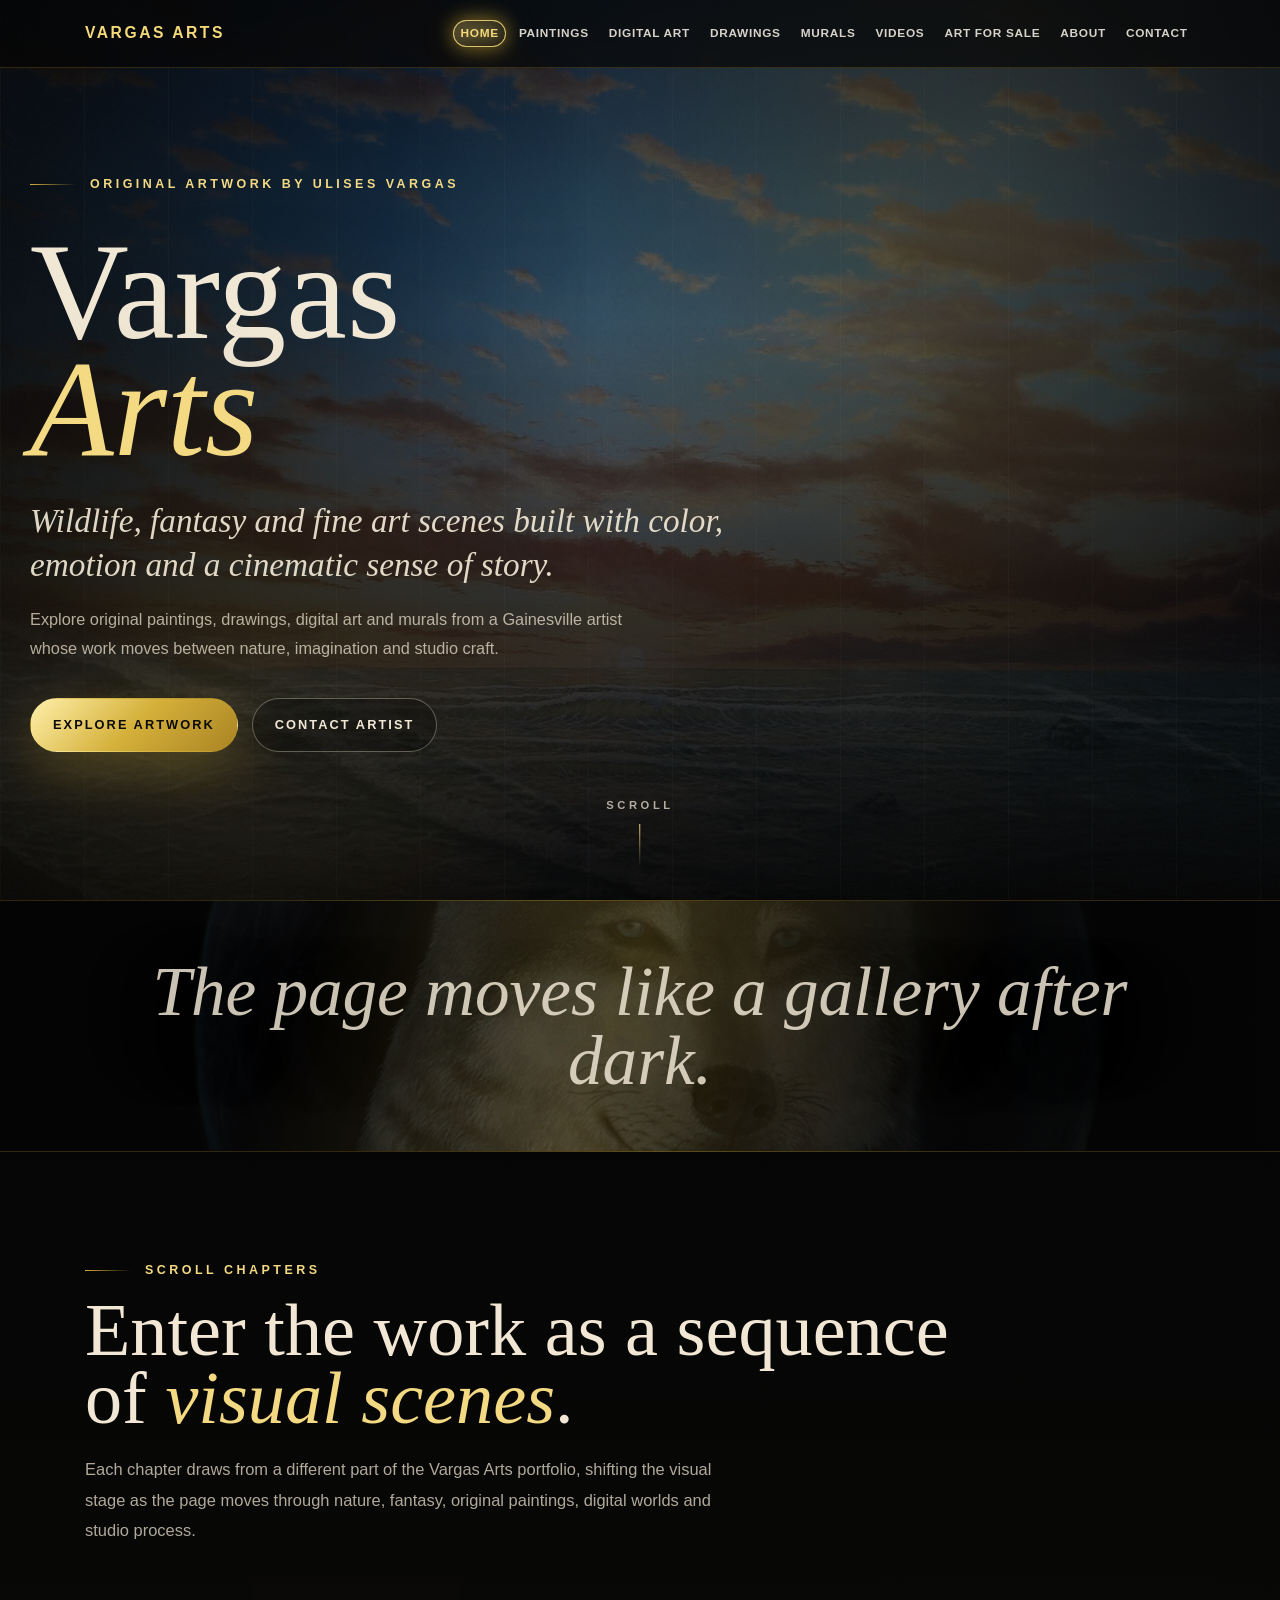
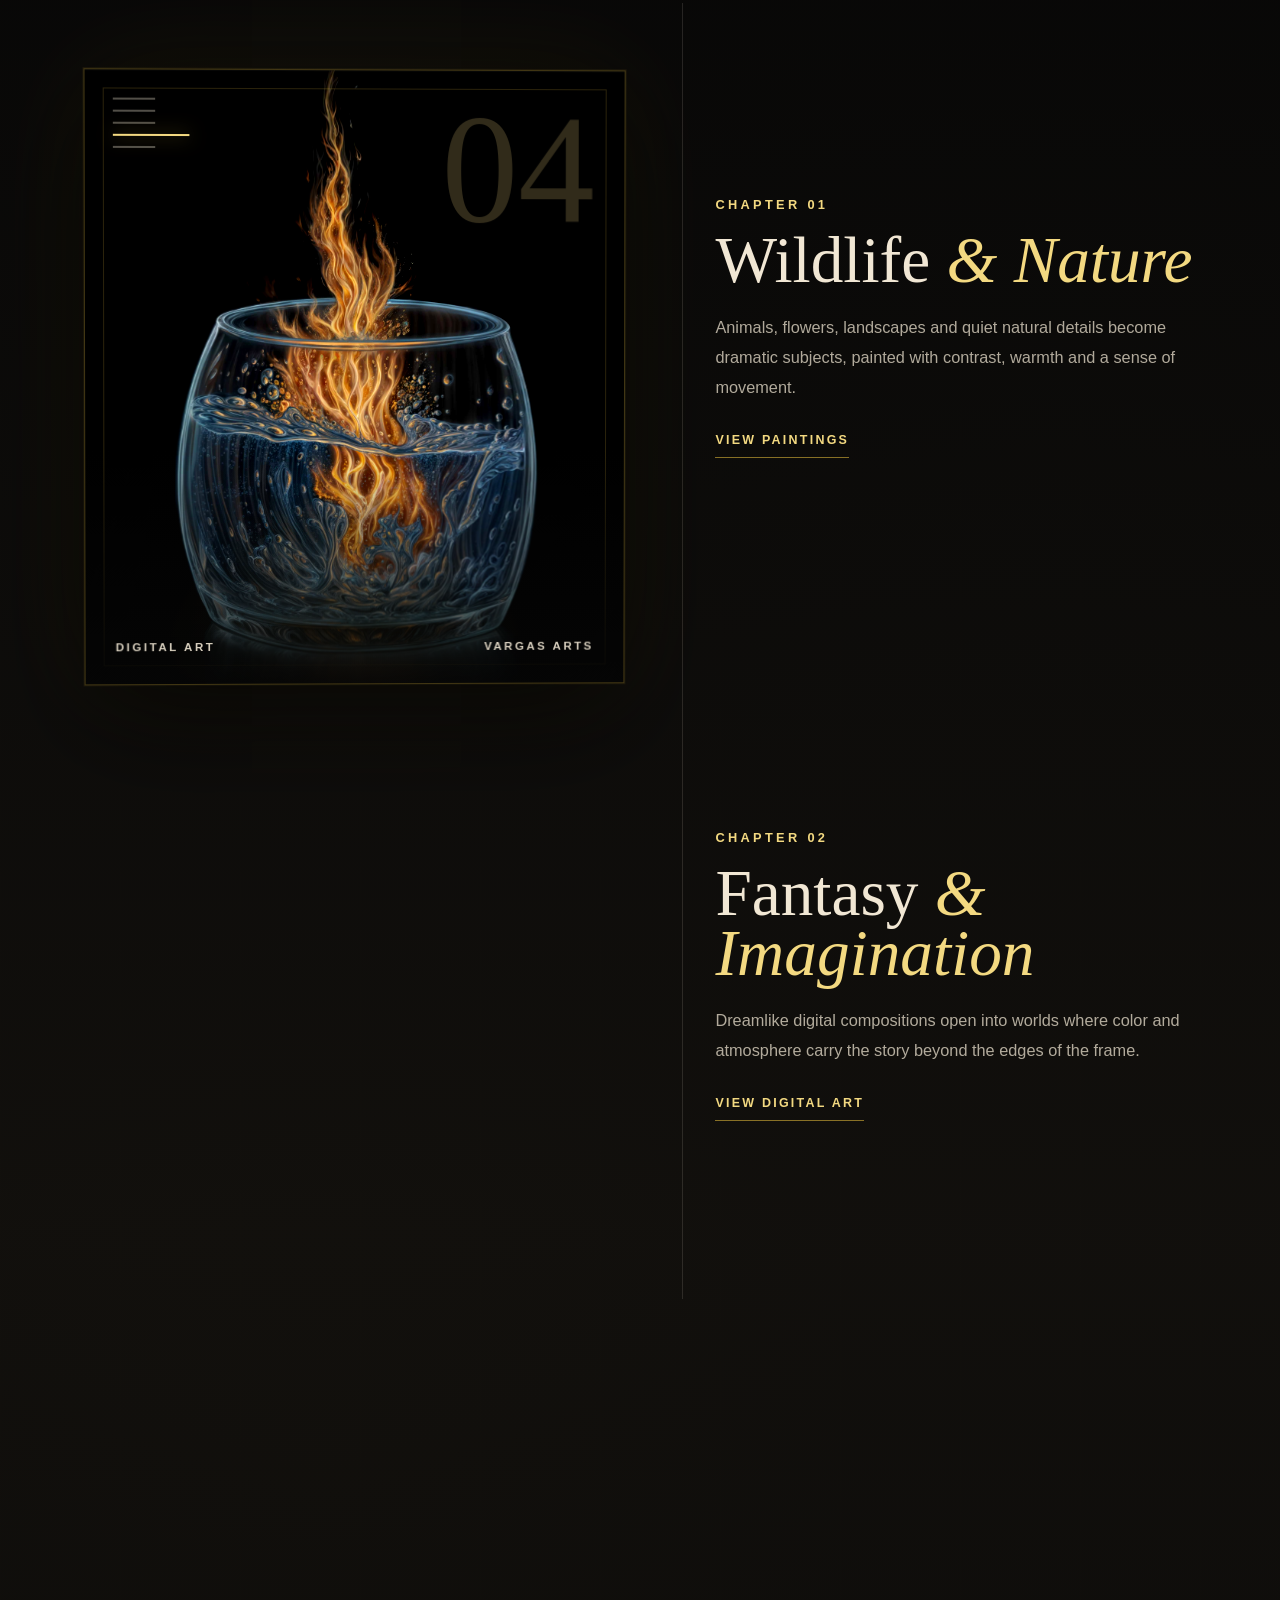
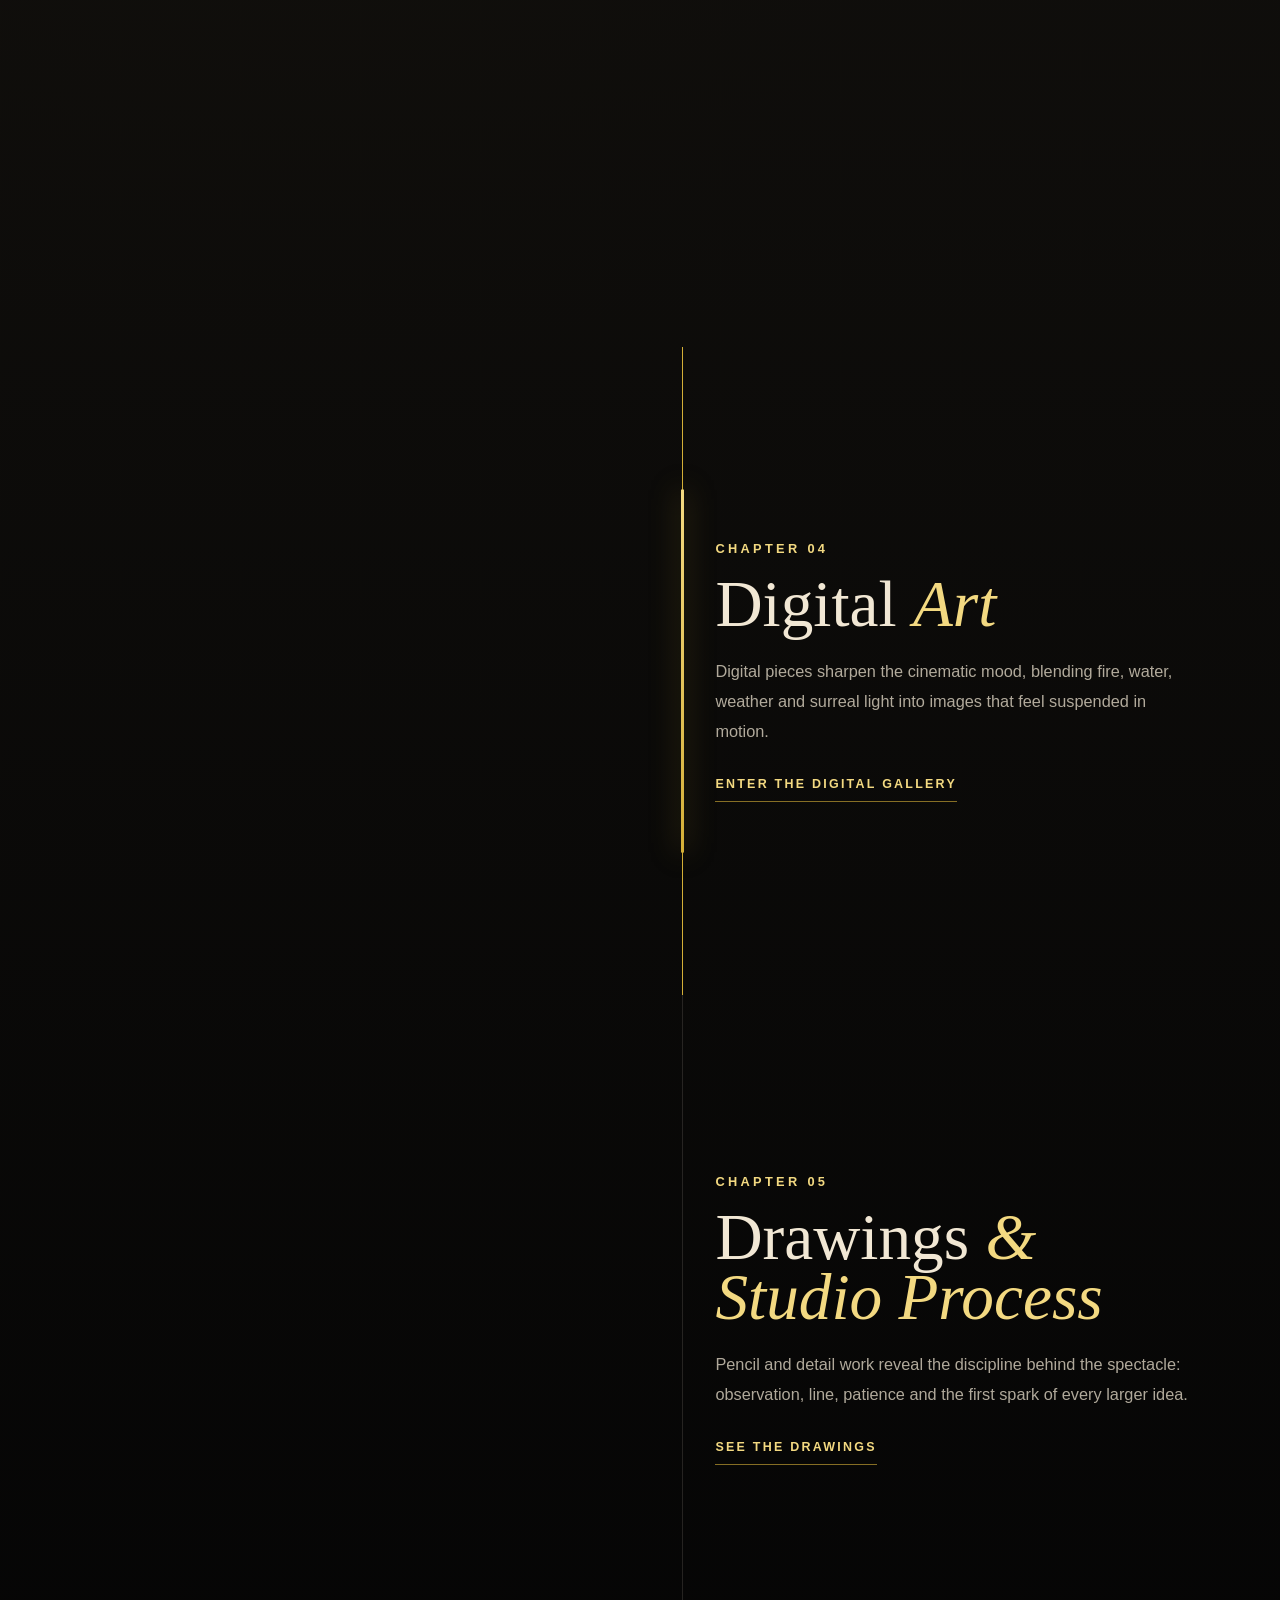
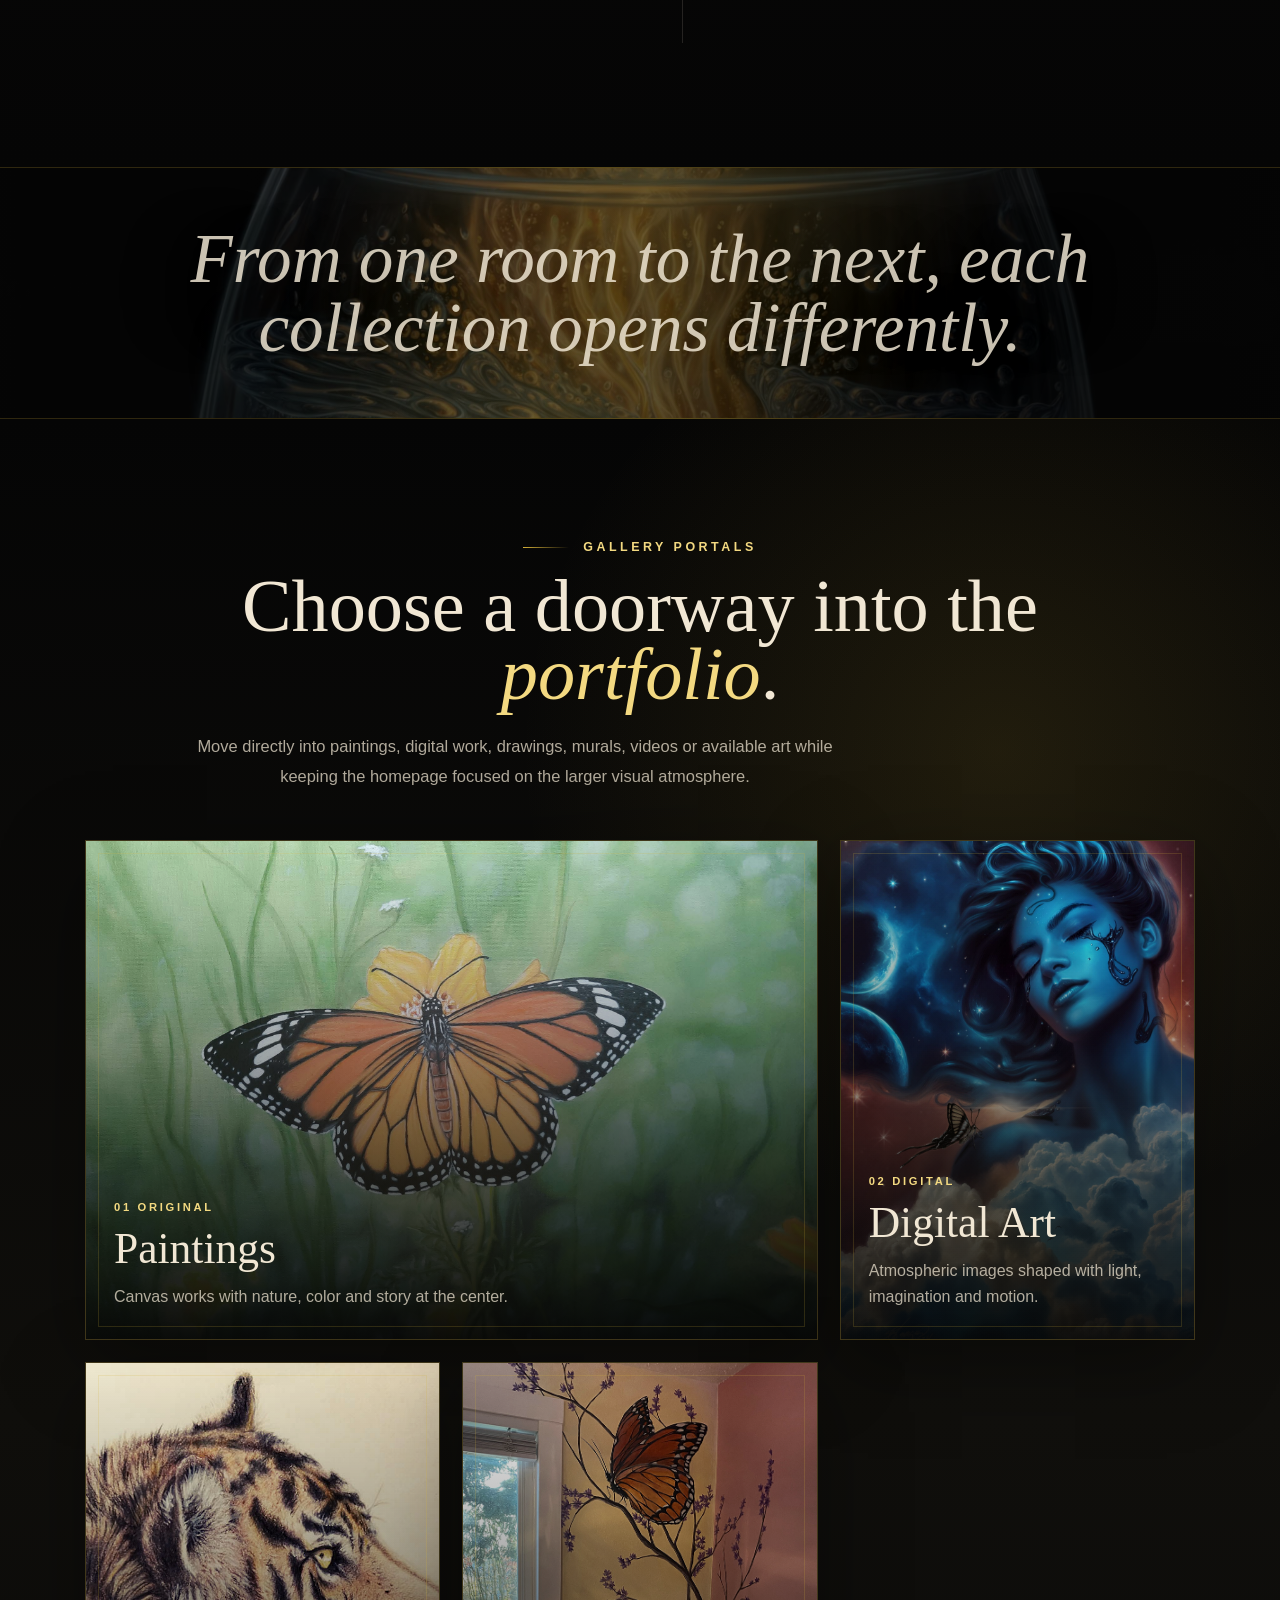
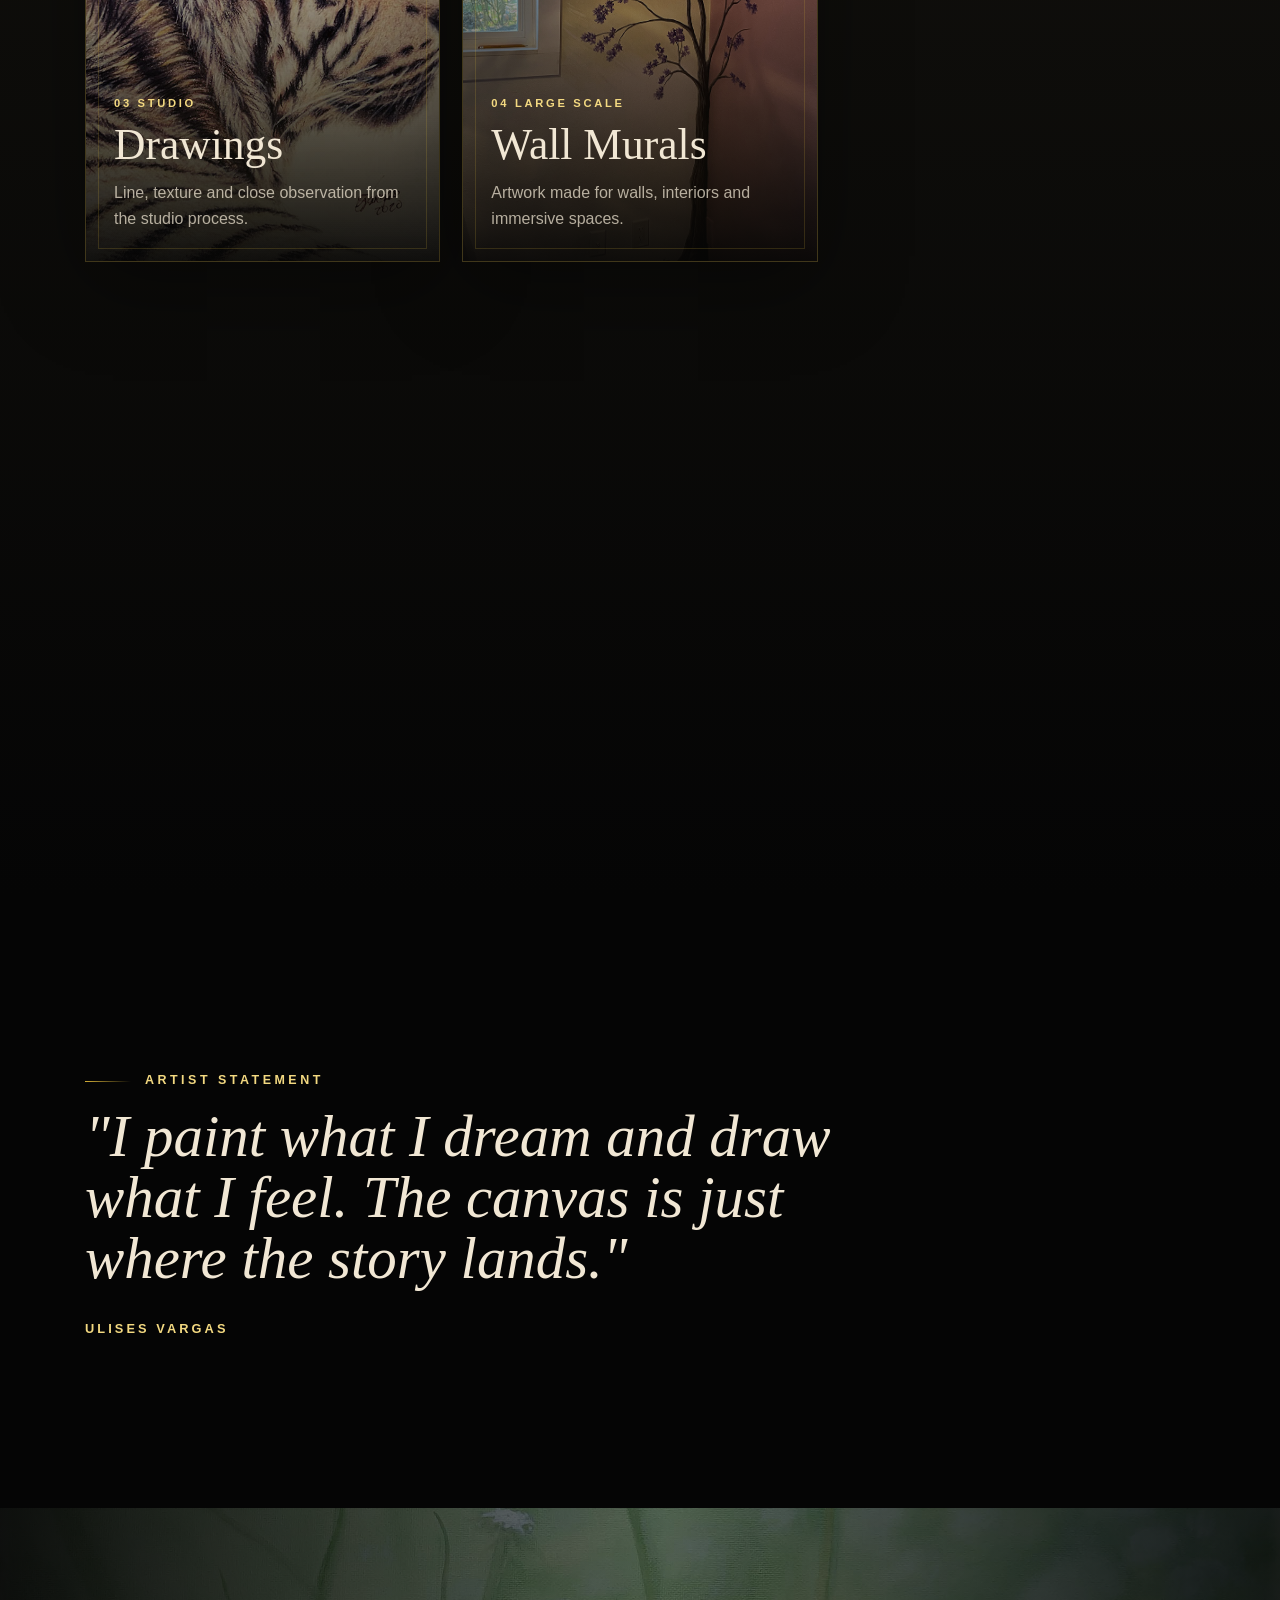
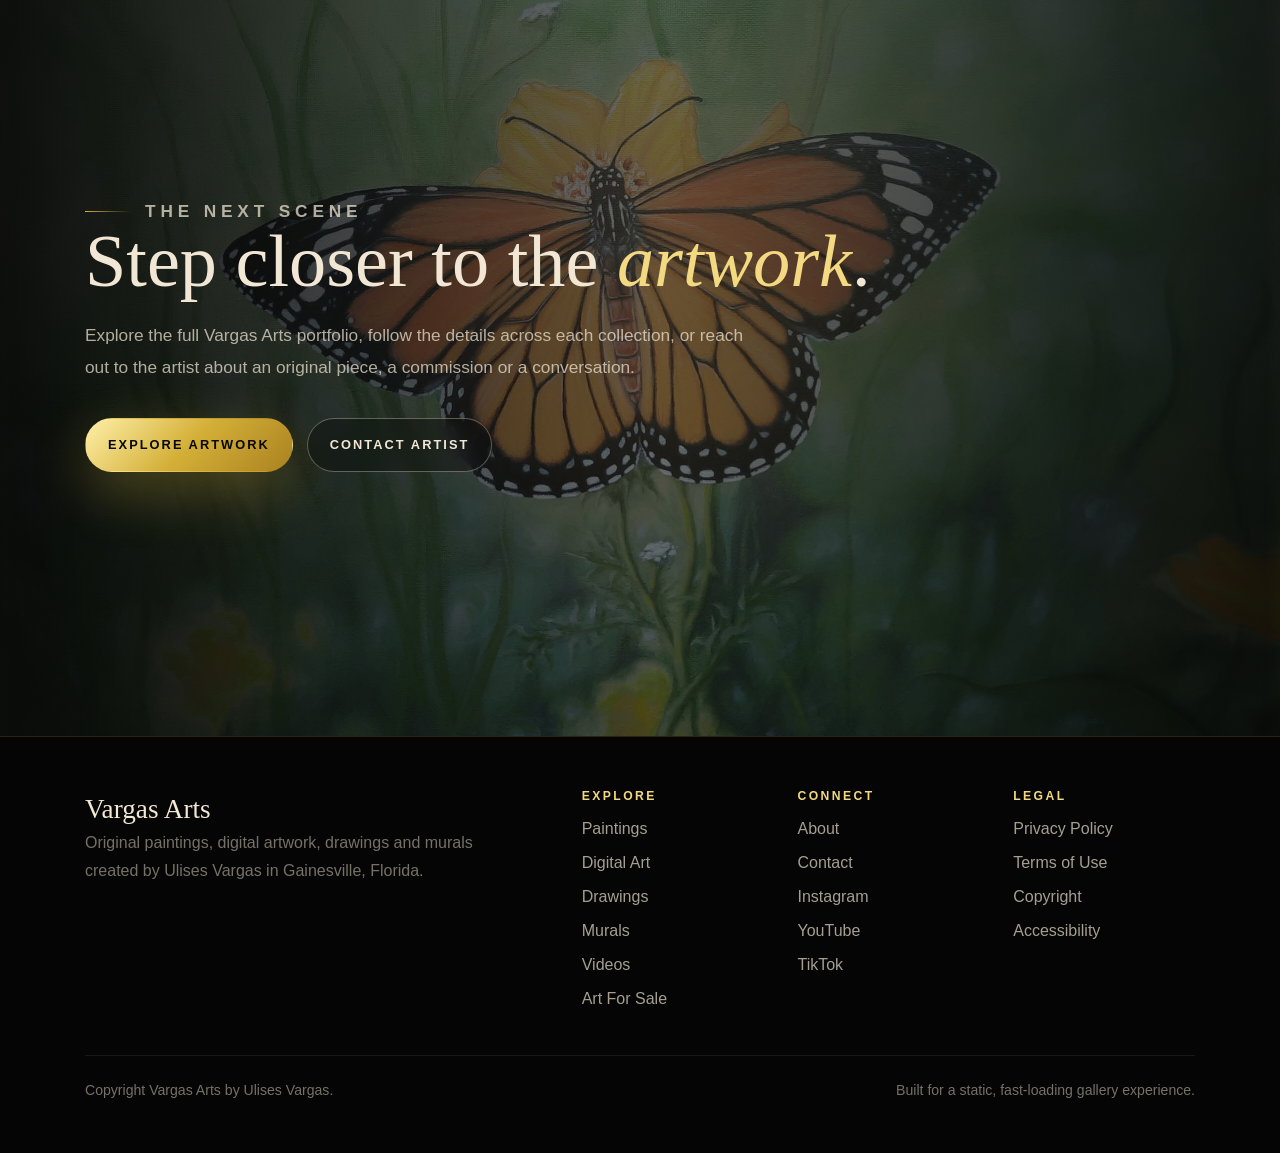
==== commit d3d82fa4: "Update index.html" ====
--- a/index.html
+++ b/index.html
@@ -267,9 +267,9 @@
 
     .hero {
       position: relative;
-      min-height: 100svh;
+      min-height: max(740px, 100svh);
       display: grid;
-      align-items: end;
+      align-items: center;
       isolation: isolate;
       overflow: hidden;
       background: #050505;
@@ -277,9 +277,9 @@
 
     .hero-art {
       position: absolute;
-      inset: -7% -4% -3%;
+      inset: -4% -3% -2%;
       z-index: -4;
-      background: url("./assets/img/paintings/Sunrise.jpg") center 42% / cover no-repeat;
+      background: url("./assets/img/paintings/Sunrise.jpg") center 56% / cover no-repeat;
       transform: translate3d(0, var(--hero-y), 0) scale(var(--hero-scale));
       will-change: transform;
     }
@@ -291,9 +291,9 @@
       height: 50vh;
       pointer-events: none;
       background:
-        linear-gradient(180deg, transparent, rgba(5, 5, 5, .52) 34%, #050505 86%),
-        url("./assets/img/paintings/wildlifeZ.jpg") center bottom / cover no-repeat;
-      opacity: .52;
+        linear-gradient(180deg, transparent, rgba(5, 5, 5, .62) 34%, #050505 86%),
+        url("./assets/img/paintings/CloudStories.jpg") 72% bottom / cover no-repeat;
+      opacity: .22;
       filter: saturate(.86) contrast(1.12);
       transform: translate3d(0, var(--hero-fg-y), 0) scale(1.05);
       mask-image: linear-gradient(180deg, transparent 0, #000 38%, #000 100%);
@@ -322,9 +322,9 @@
       inset: 0;
       z-index: -3;
       background:
-        radial-gradient(circle at 70% 28%, rgba(212, 175, 55, .18), transparent 32rem),
-        linear-gradient(90deg, rgba(5, 5, 5, .86) 0%, rgba(5, 5, 5, .38) 46%, rgba(5, 5, 5, .72) 100%),
-        linear-gradient(180deg, rgba(5, 5, 5, .38) 0%, rgba(5, 5, 5, .2) 36%, #050505 100%);
+        radial-gradient(circle at 70% 28%, rgba(212, 175, 55, .14), transparent 32rem),
+        linear-gradient(90deg, rgba(5, 5, 5, .9) 0%, rgba(5, 5, 5, .52) 47%, rgba(5, 5, 5, .78) 100%),
+        linear-gradient(180deg, rgba(5, 5, 5, .58) 0%, rgba(5, 5, 5, .24) 36%, #050505 100%);
     }
 
     .hero::after {
@@ -353,7 +353,7 @@
     .hero-inner {
       width: min(100% - 48px, 1220px);
       margin-inline: auto;
-      padding: 154px 0 88px;
+      padding: clamp(128px, 14vh, 166px) 0 clamp(108px, 12vh, 142px);
     }
 
     .kicker {
@@ -376,12 +376,12 @@
     }
 
     .hero h1 {
-      max-width: 1050px;
+      max-width: 920px;
       margin: 24px 0 0;
       font-family: var(--serif);
-      font-size: clamp(4.7rem, 15vw, 13.5rem);
+      font-size: clamp(4.6rem, 10.7vw, 10rem);
       font-weight: 500;
-      line-height: .78;
+      line-height: .86;
       letter-spacing: 0;
       text-shadow: 0 28px 90px rgba(0, 0, 0, .72);
     }
@@ -496,7 +496,7 @@
     .scroll-cue {
       position: absolute;
       left: 50%;
-      bottom: 28px;
+      bottom: 34px;
       display: grid;
       justify-items: center;
       gap: 10px;
@@ -529,7 +529,7 @@
 
     .scene-divider {
       position: relative;
-      min-height: 34vh;
+      min-height: clamp(220px, 28vh, 340px);
       display: grid;
       place-items: center;
       overflow: hidden;
@@ -560,13 +560,13 @@
     .divider-title {
       position: relative;
       z-index: 1;
-      width: min(100% - 48px, 1220px);
+      width: min(100% - 48px, 980px);
       margin: 0 auto;
       color: rgba(241, 231, 212, .84);
       font-family: var(--serif);
-      font-size: clamp(2.5rem, 7.4vw, 7.5rem);
+      font-size: clamp(2.35rem, 5.4vw, 5.2rem);
       font-style: italic;
-      line-height: .92;
+      line-height: 1;
       text-align: center;
       text-shadow: 0 24px 70px rgba(0, 0, 0, .72);
     }
@@ -585,7 +585,7 @@
     .final-cta h2 {
       margin: 0;
       font-family: var(--serif);
-      font-size: clamp(2.8rem, 7vw, 6.7rem);
+      font-size: clamp(2.8rem, 5.8vw, 5.6rem);
       font-weight: 500;
       line-height: .92;
       letter-spacing: 0;
@@ -607,8 +607,8 @@
     }
 
     .chapters {
-      min-height: 100vh;
-      padding: 112px 0 136px;
+      min-height: auto;
+      padding: clamp(86px, 8vw, 118px) 0 clamp(96px, 9vw, 126px);
       background:
         linear-gradient(180deg, var(--black), rgba(18, 16, 13, .94) 44%, var(--black)),
         repeating-linear-gradient(90deg, rgba(212, 175, 55, .035) 0 1px, transparent 1px 120px),
@@ -617,15 +617,15 @@
 
     .chapter-layout {
       display: grid;
-      grid-template-columns: minmax(0, 1.04fr) minmax(340px, .86fr);
-      gap: clamp(36px, 6vw, 78px);
+      grid-template-columns: minmax(420px, .95fr) minmax(380px, .9fr);
+      gap: clamp(34px, 4.4vw, 58px);
       align-items: start;
     }
 
     .visual-stage {
       position: sticky;
-      top: 88px;
-      min-height: calc(100vh - 104px);
+      top: 92px;
+      min-height: calc(100vh - 132px);
       display: grid;
       place-items: center;
       transform: translateY(var(--stage-y));
@@ -633,8 +633,8 @@
 
     .stage-frame {
       position: relative;
-      width: min(100%, 760px);
-      aspect-ratio: 4 / 5.05;
+      width: min(100%, 650px);
+      aspect-ratio: 4 / 4.55;
       border: 1px solid var(--border);
       background: #080705;
       box-shadow:
@@ -645,8 +645,8 @@
       overflow: hidden;
       transform:
         perspective(1200px)
-        rotateY(calc((var(--scene-progress) - .5) * -4deg))
-        rotateX(calc((var(--scene-progress) - .5) * 2deg));
+        rotateY(calc((var(--scene-progress) - .5) * -1.8deg))
+        rotateX(calc((var(--scene-progress) - .5) * 1deg));
       transition: box-shadow .6s ease;
     }
 
@@ -667,7 +667,7 @@
       left: 0;
       right: 0;
       bottom: 0;
-      height: 52%;
+      height: 38%;
       background:
         linear-gradient(transparent, rgba(5, 5, 5, .94)),
         radial-gradient(circle at 48% 100%, rgba(212, 175, 55, .16), transparent 52%);
@@ -677,15 +677,15 @@
       position: absolute;
       inset: 0;
       opacity: 0;
-      transform: scale(1.18) translateY(26px);
-      clip-path: inset(9% 11% 9% 11%);
+      transform: scale(1.055) translateY(10px);
+      clip-path: inset(3% 3% 3% 3%);
       transition: opacity .75s ease, transform 1.2s cubic-bezier(.2, .75, .2, 1), clip-path 1.2s cubic-bezier(.2, .75, .2, 1), filter .75s ease;
       filter: saturate(.82) contrast(1.02) brightness(.78);
     }
 
     .stage-image.is-active {
       opacity: 1;
-      transform: scale(calc(1.035 + var(--scene-progress) * .035)) translateY(calc((var(--scene-progress) - .5) * -18px));
+      transform: scale(calc(1.012 + var(--scene-progress) * .018)) translateY(calc((var(--scene-progress) - .5) * -8px));
       clip-path: inset(0 0 0 0);
       filter: saturate(1.08) contrast(1.1) brightness(1);
     }
@@ -694,7 +694,28 @@
       width: 100%;
       height: 100%;
       object-fit: cover;
+      object-position: 50% 50%;
       filter: saturate(.98) contrast(1.06);
+    }
+
+    .stage-image[data-scene-image="wildlife"] img {
+      object-position: 47% 48%;
+    }
+
+    .stage-image[data-scene-image="fantasy"] img {
+      object-position: 50% 42%;
+    }
+
+    .stage-image[data-scene-image="paintings"] img {
+      object-position: 50% 47%;
+    }
+
+    .stage-image[data-scene-image="digital"] img {
+      object-position: 50% 48%;
+    }
+
+    .stage-image[data-scene-image="process"] img {
+      object-position: 48% 45%;
     }
 
     .stage-label {
@@ -759,15 +780,15 @@
 
     .chapter-copy {
       display: grid;
-      gap: 34px;
-      padding: 3vh 0;
+      gap: 0;
+      padding: 1vh 0;
     }
 
     .chapter {
-      min-height: 82vh;
+      min-height: min(72vh, 690px);
       display: grid;
       align-content: center;
-      padding: 54px 0 54px 34px;
+      padding: clamp(42px, 5vw, 58px) 0 clamp(42px, 5vw, 58px) 32px;
       border-left: 1px solid rgba(241, 231, 212, .13);
       opacity: .34;
       filter: blur(.2px);
@@ -792,7 +813,7 @@
       opacity: 1;
       border-left-color: var(--gold);
       filter: none;
-      transform: translateX(12px) scale(1.015);
+      transform: translateX(8px);
     }
 
     .chapter.is-active::before {
@@ -810,9 +831,9 @@
     .chapter h2 {
       margin: 16px 0 0;
       font-family: var(--serif);
-      font-size: clamp(3.25rem, 6.6vw, 7.4rem);
+      font-size: clamp(3rem, 5.1vw, 5.35rem);
       font-weight: 500;
-      line-height: .84;
+      line-height: .92;
       letter-spacing: 0;
     }
 
@@ -823,7 +844,7 @@
     }
 
     .chapter p {
-      max-width: 520px;
+      max-width: 500px;
       margin: 22px 0 0;
       color: var(--bone-dim);
       font-size: 1.02rem;
@@ -971,22 +992,22 @@
     }
 
     .statement {
-      min-height: 80vh;
+      min-height: clamp(520px, 68vh, 760px);
       display: grid;
       align-items: center;
       overflow: hidden;
       background:
         linear-gradient(90deg, rgba(5, 5, 5, .96), rgba(5, 5, 5, .62), rgba(5, 5, 5, .96)),
-        url("./assets/img/paintings/CloudStories.jpg") center / cover fixed;
+        url("./assets/img/paintings/CloudStories.jpg") center 48% / cover fixed;
     }
 
     .statement blockquote {
-      max-width: 920px;
+      max-width: 820px;
       margin: 0;
       font-family: var(--serif);
-      font-size: clamp(2.5rem, 6.5vw, 6.2rem);
+      font-size: clamp(2.45rem, 4.6vw, 4.85rem);
       font-style: italic;
-      line-height: .98;
+      line-height: 1.04;
       color: var(--bone);
     }
 
@@ -1145,7 +1166,7 @@
 
       .navbar.va-nav .navbar-brand,
       .navbar .va-brand {
-        max-width: calc(100vw - 92px) !important;
+        max-width: calc(100% - 92px) !important;
         font-size: .84rem !important;
         letter-spacing: .12em !important;
       }
@@ -1953,11 +1974,11 @@
         if (!reduceMotion) {
           var heroOffset = Math.min(window.scrollY, window.innerHeight);
           var compact = isCompactViewport();
-          root.style.setProperty("--hero-y", (heroOffset * (compact ? .08 : .24)).toFixed(1) + "px");
-          root.style.setProperty("--hero-fg-y", (heroOffset * (compact ? -.03 : -.11)).toFixed(1) + "px");
-          root.style.setProperty("--hero-haze-y", (heroOffset * (compact ? .03 : .08)).toFixed(1) + "px");
-          root.style.setProperty("--hero-scale", ((compact ? 1.055 : 1.1) + progress * (compact ? .018 : .07)).toFixed(3));
-          root.style.setProperty("--stage-y", Math.sin(progress * Math.PI) * (compact ? 4 : 14) + "px");
+          root.style.setProperty("--hero-y", (heroOffset * (compact ? .08 : .12)).toFixed(1) + "px");
+          root.style.setProperty("--hero-fg-y", (heroOffset * (compact ? -.03 : -.045)).toFixed(1) + "px");
+          root.style.setProperty("--hero-haze-y", (heroOffset * (compact ? .03 : .045)).toFixed(1) + "px");
+          root.style.setProperty("--hero-scale", ((compact ? 1.055 : 1.065) + progress * (compact ? .018 : .025)).toFixed(3));
+          root.style.setProperty("--stage-y", Math.sin(progress * Math.PI) * (compact ? 4 : 6) + "px");
 
           var activeChapter = document.querySelector('[data-scene="' + currentScene + '"]');
           if (activeChapter) {
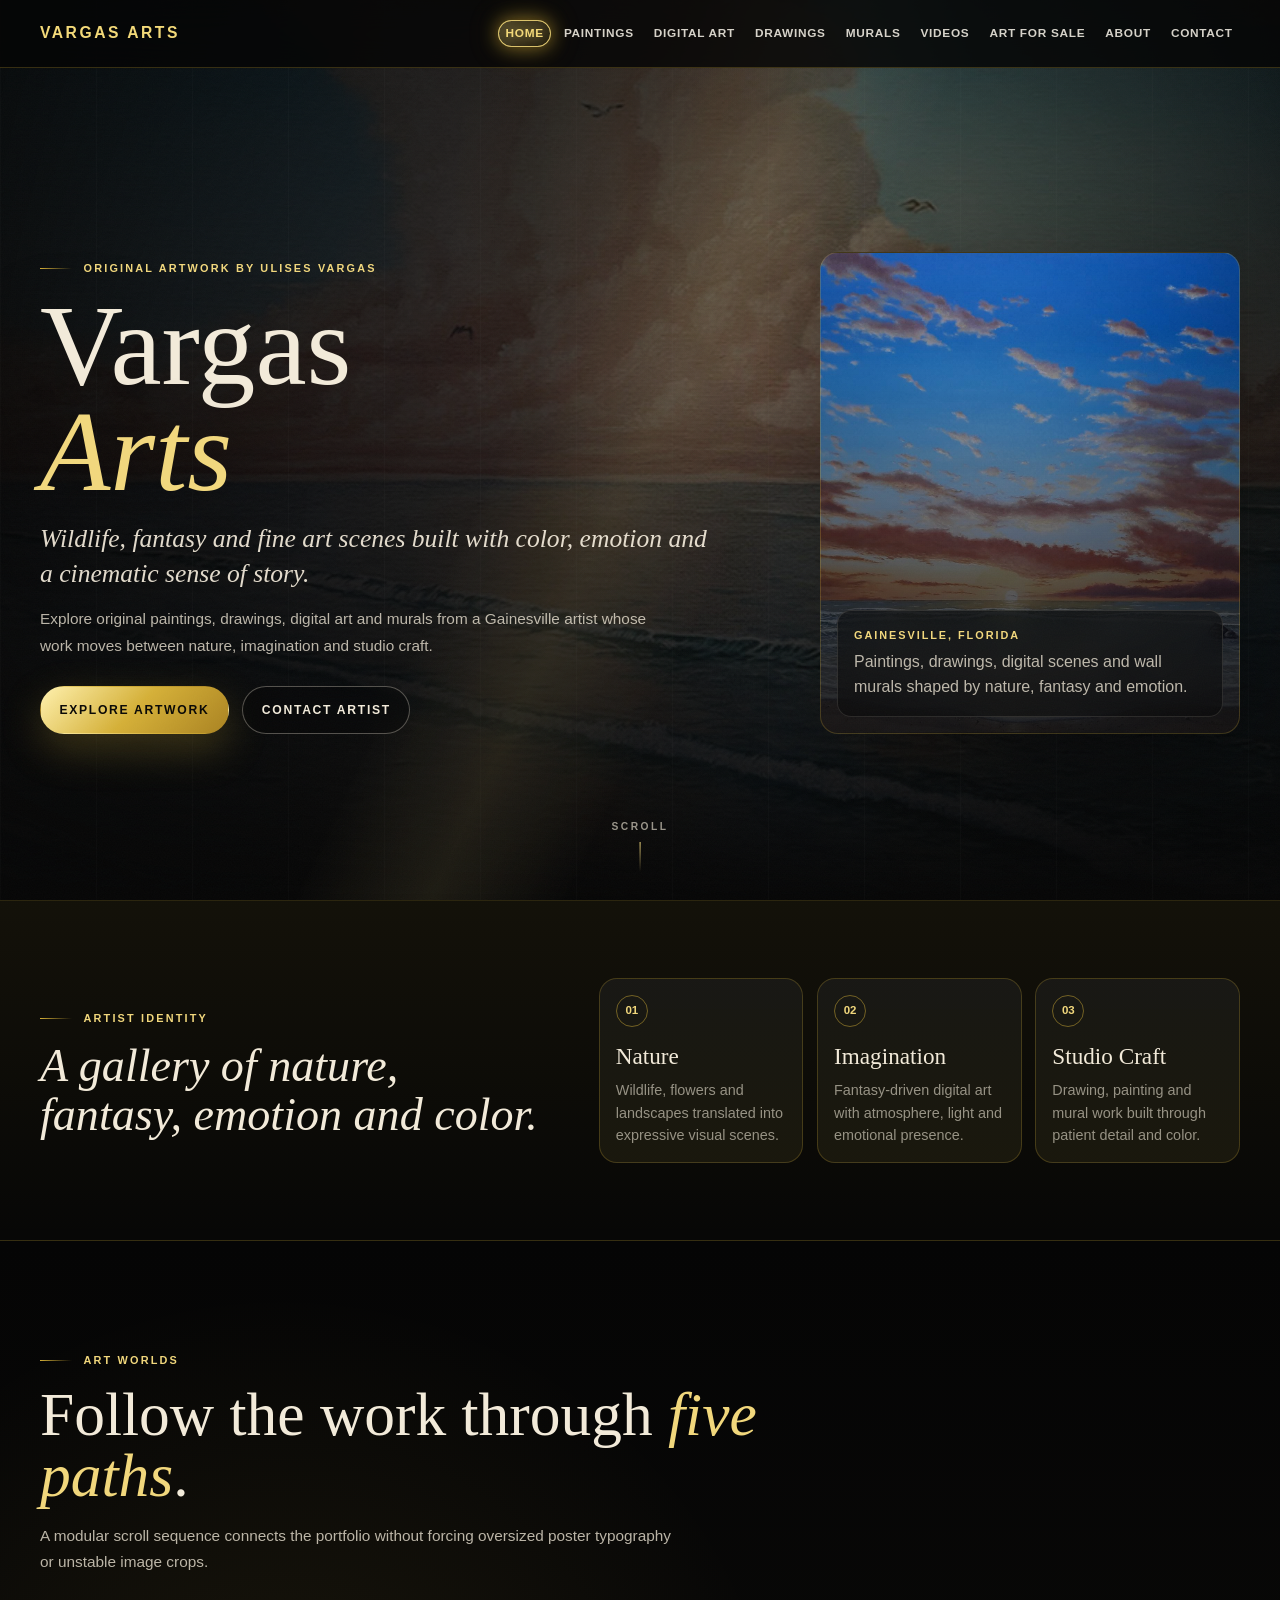
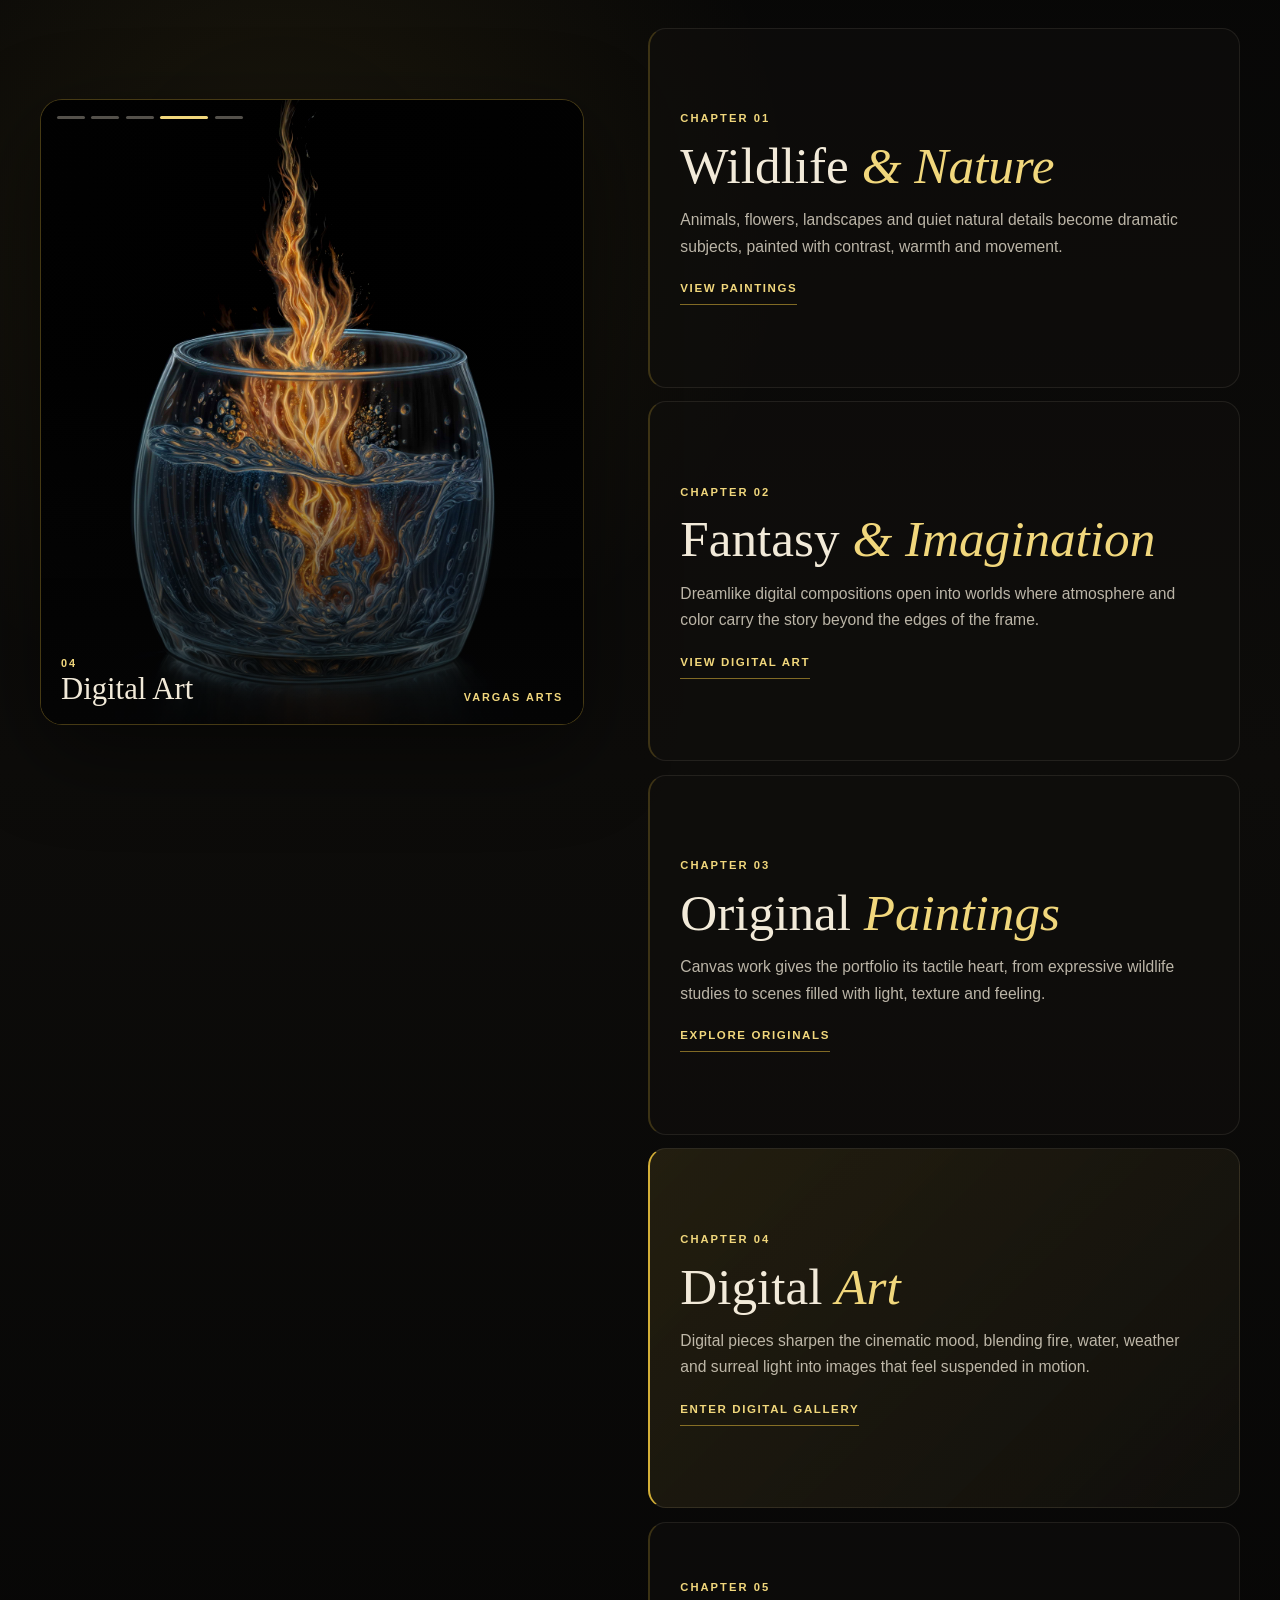
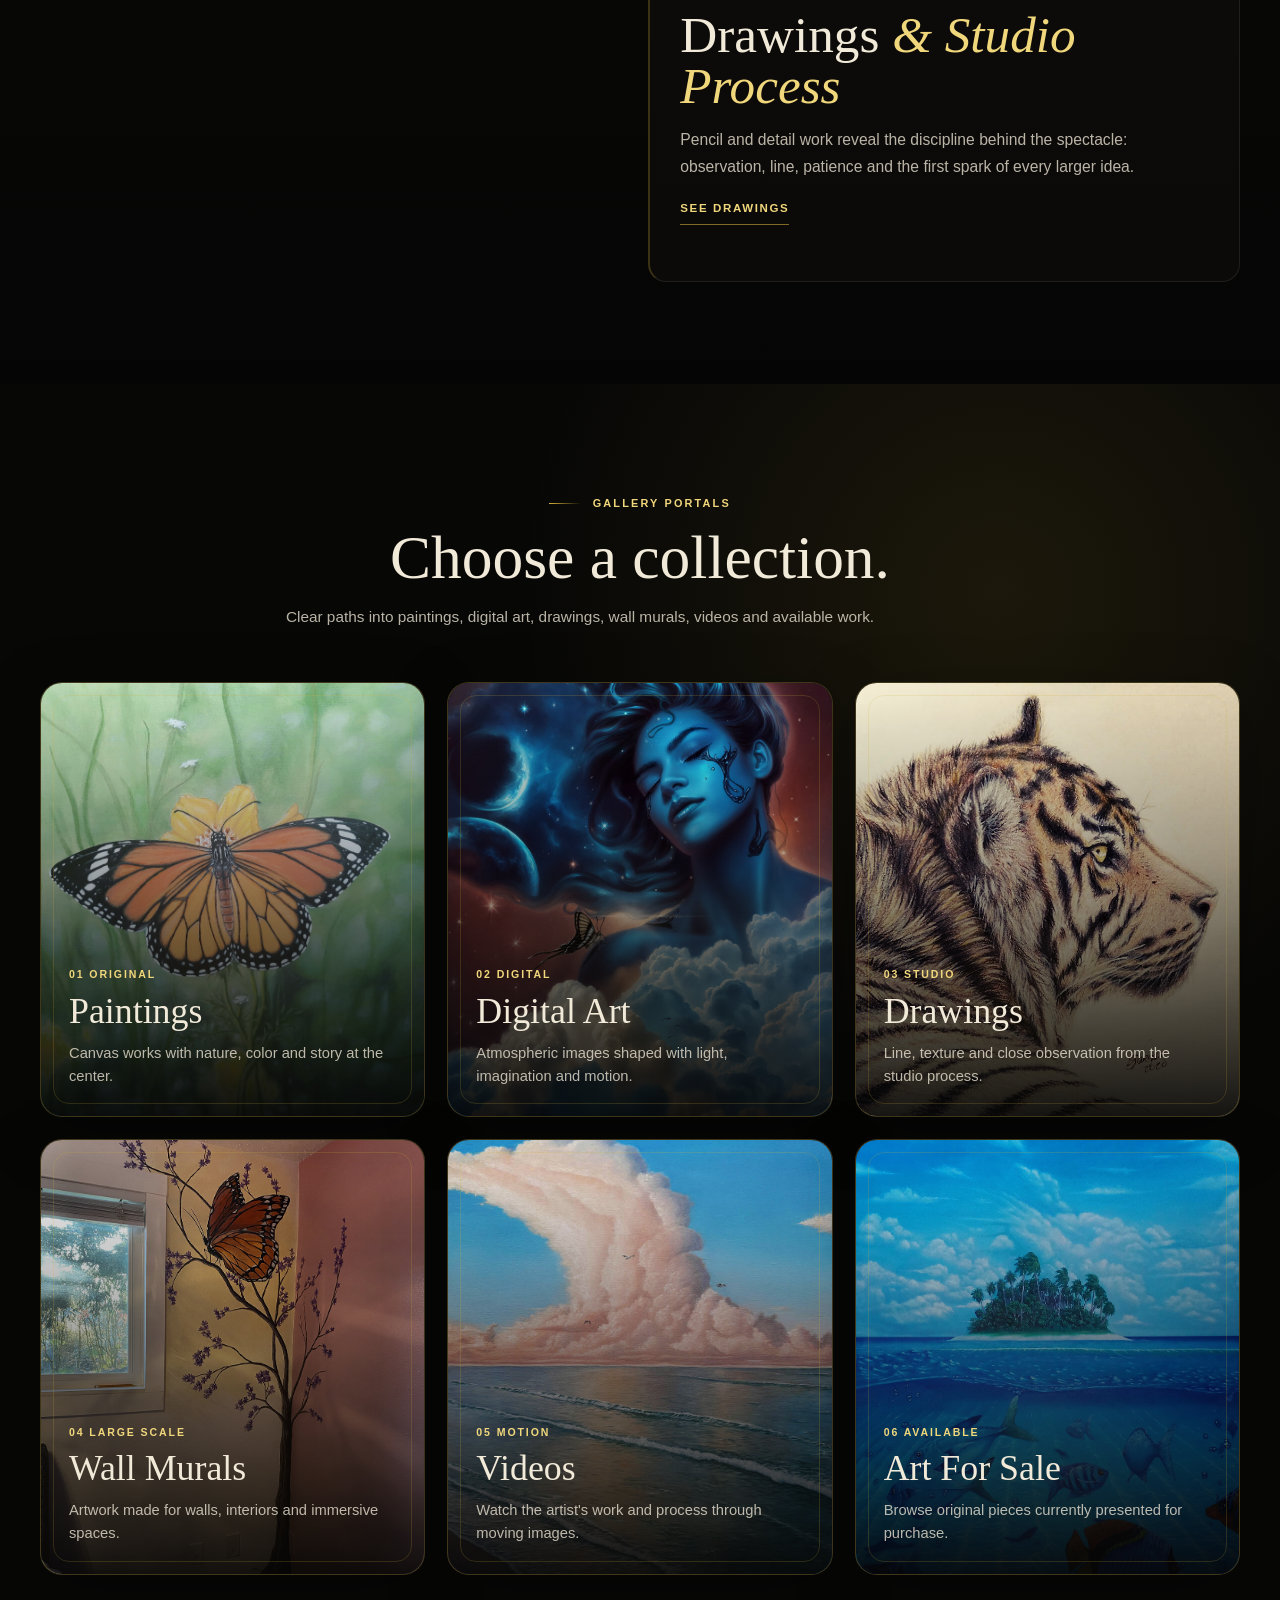
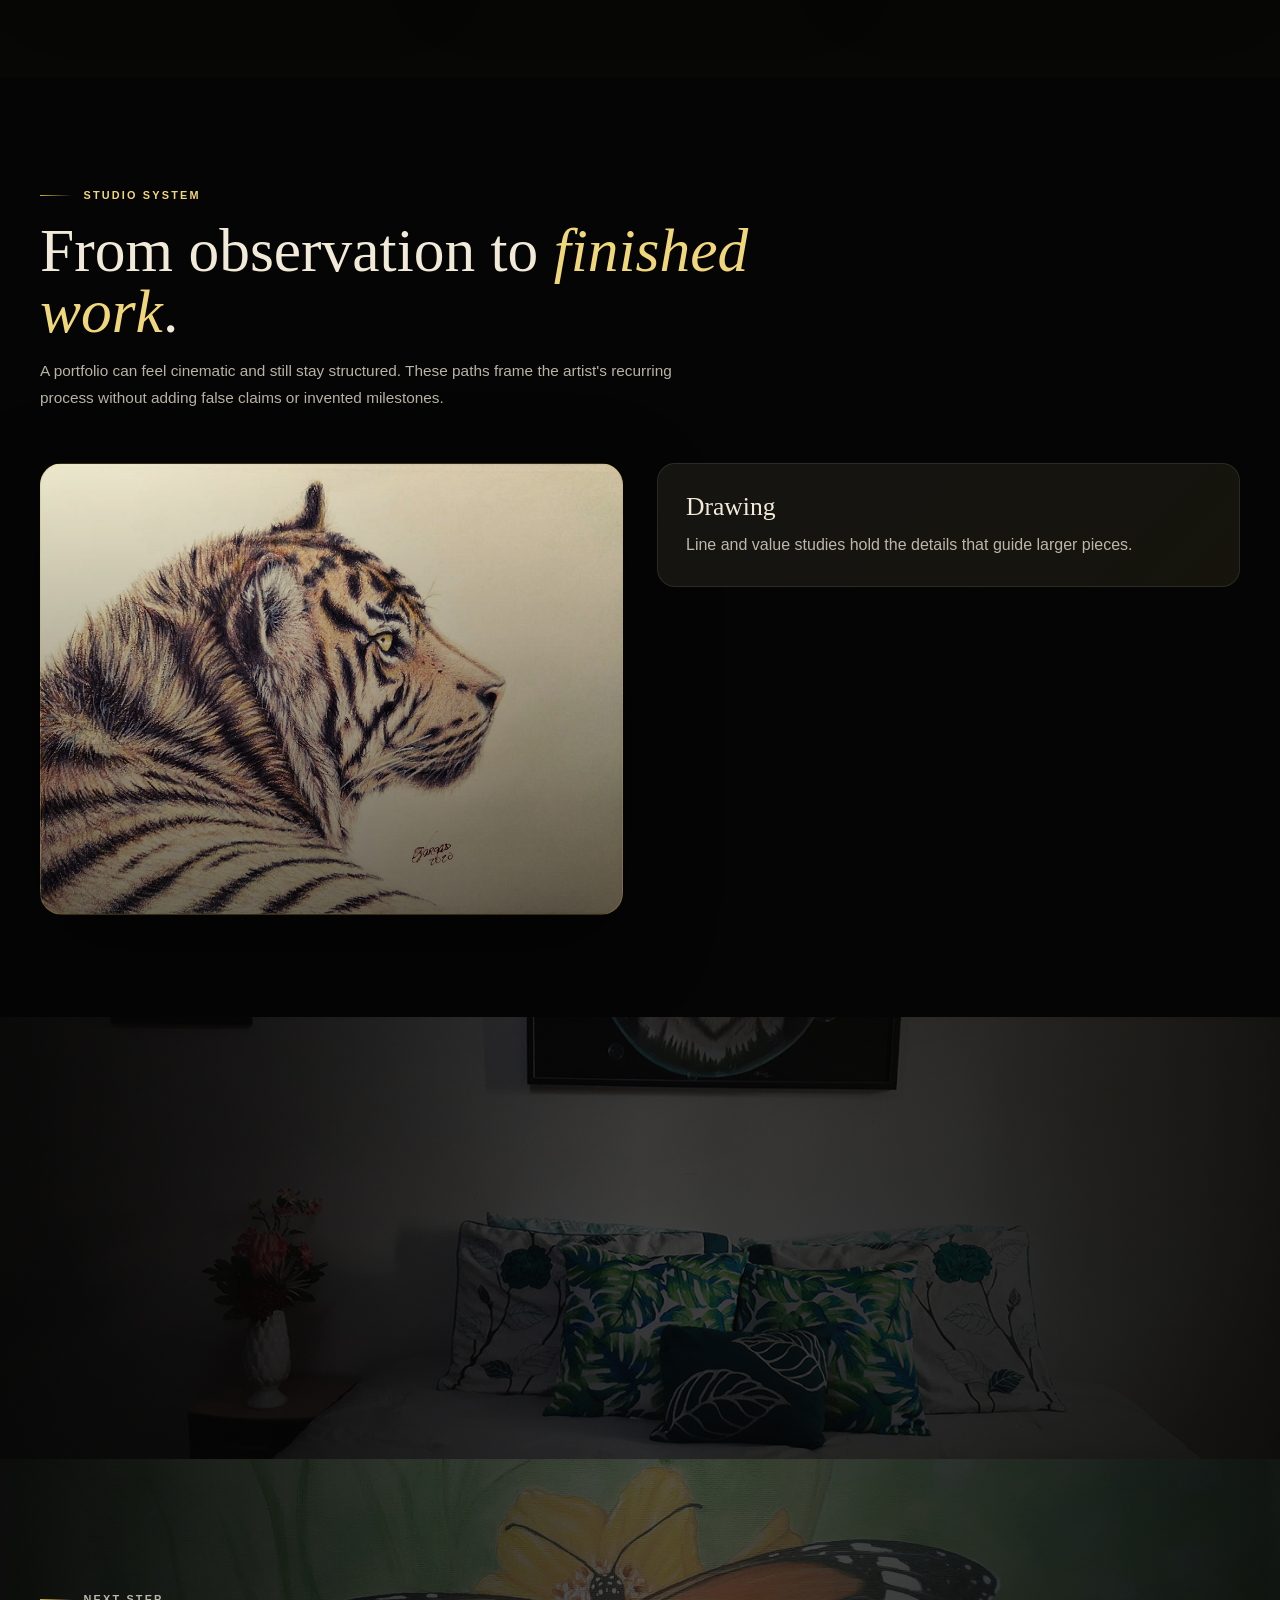
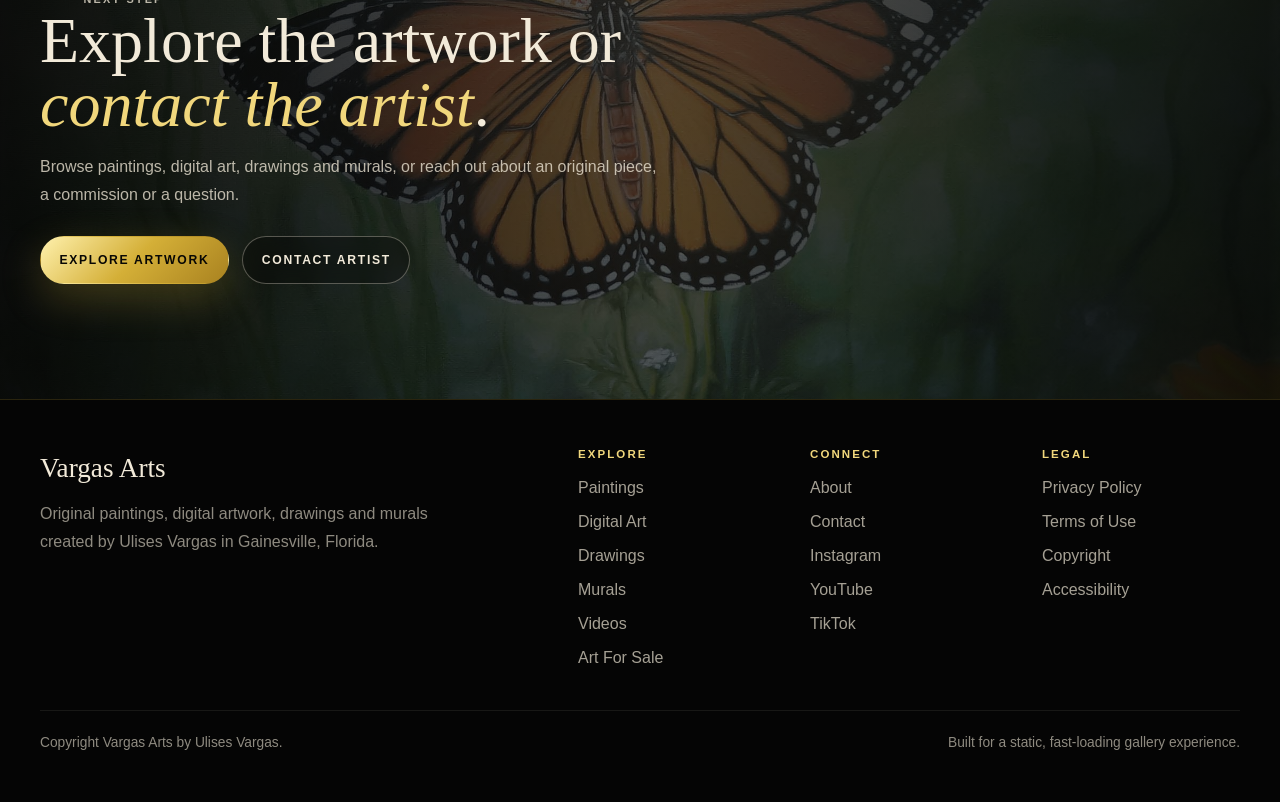
==== commit 80248dcf: "Update index.html" ====
--- a/index.html
+++ b/index.html
@@ -16,7 +16,7 @@
   <meta property="og:title" content="Vargas Arts | Original Artwork by Ulises Vargas">
   <meta property="og:description"
     content="Original paintings, drawings, digital art and murals by artist Ulises Vargas.">
-  <meta property="og:image" content="https://vargasarts.com/assets/img/paintings/Sunrise.jpg">
+  <meta property="og:image" content="https://vargasarts.com/assets/img/paintings/CloudStories.jpg">
   <meta property="og:type" content="website">
   <meta property="og:site_name" content="Vargas Arts">
 
@@ -24,10 +24,10 @@
   <meta name="twitter:title" content="Vargas Arts | Original Artwork by Ulises Vargas">
   <meta name="twitter:description"
     content="Original paintings, drawings, digital art and murals by artist Ulises Vargas.">
-  <meta name="twitter:image" content="https://vargasarts.com/assets/img/paintings/Sunrise.jpg">
+  <meta name="twitter:image" content="https://vargasarts.com/assets/img/paintings/CloudStories.jpg">
 
   <link rel="shortcut icon" type="image/png" href="./assets/img/Yofabicon.png">
-  <link rel="preload" as="image" href="./assets/img/paintings/Sunrise.jpg">
+  <link rel="preload" as="image" href="./assets/img/paintings/CloudStories.jpg">
   <link rel="stylesheet" href="https://stackpath.bootstrapcdn.com/bootstrap/4.4.1/css/bootstrap.min.css">
   <link rel="stylesheet" href="./assets/css/vargas-nav.css?v=nav-system-6">
 
@@ -35,52 +35,51 @@
     :root {
       --black: #050505;
       --charcoal: #0b0a08;
-      --panel: #12100d;
-      --panel-2: #17130d;
-      --bone: #f1e7d4;
-      --bone-dim: rgba(241, 231, 212, .72);
-      --bone-faint: rgba(241, 231, 212, .48);
+      --panel: #11100d;
+      --panel-2: #17140f;
+      --bone: #f2ead9;
+      --bone-soft: rgba(242, 234, 217, .76);
+      --bone-muted: rgba(242, 234, 217, .58);
       --gold: #D4AF37;
-      --gold-light: #f3d981;
-      --gold-deep: #7f651a;
-      --border: rgba(212, 175, 55, .28);
-      --border-soft: rgba(241, 231, 212, .12);
-      --shadow: 0 34px 110px rgba(0, 0, 0, .72);
+      --gold-light: #f1d77c;
+      --gold-deep: #80631b;
+      --line: rgba(212, 175, 55, .24);
+      --line-soft: rgba(242, 234, 217, .1);
+      --shadow: 0 28px 90px rgba(0, 0, 0, .48);
       --serif: Georgia, "Times New Roman", serif;
       --sans: "Segoe UI", Montserrat, Arial, sans-serif;
       --progress: 0;
       --hero-y: 0px;
-      --hero-scale: 1.08;
+      --hero-scale: 1.04;
       --stage-y: 0px;
-      --hero-fg-y: 0px;
-      --hero-haze-y: 0px;
-      --scene-progress: 0;
-    }
-
-    * {
+    }
+
+    *,
+    *::before,
+    *::after {
       box-sizing: border-box;
     }
 
     html {
-      scroll-behavior: smooth;
-      background: var(--black);
       width: 100%;
       max-width: 100%;
       overflow-x: hidden;
+      scroll-behavior: smooth;
+      background: var(--black);
     }
 
     body {
-      margin: 0;
-      min-width: 320px;
       width: 100%;
       max-width: 100%;
+      min-width: 320px;
+      margin: 0;
+      overflow-x: hidden;
       color: var(--bone);
       background:
-        radial-gradient(circle at 18% 8%, rgba(212, 175, 55, .12), transparent 28rem),
-        radial-gradient(circle at 82% 22%, rgba(70, 92, 80, .18), transparent 32rem),
+        radial-gradient(circle at 18% 4%, rgba(212, 175, 55, .12), transparent 28rem),
+        radial-gradient(circle at 82% 22%, rgba(86, 102, 86, .14), transparent 34rem),
         var(--black);
       font-family: var(--sans);
-      overflow-x: hidden;
       -webkit-font-smoothing: antialiased;
       text-rendering: optimizeLegibility;
     }
@@ -91,9 +90,9 @@
       inset: 0;
       z-index: 80;
       pointer-events: none;
-      opacity: .075;
+      opacity: .055;
       mix-blend-mode: screen;
-      background-image: url("data:image/svg+xml,%3Csvg xmlns='http://www.w3.org/2000/svg' width='160' height='160'%3E%3Cfilter id='n'%3E%3CfeTurbulence type='fractalNoise' baseFrequency='.85' numOctaves='3' stitchTiles='stitch'/%3E%3C/filter%3E%3Crect width='100%25' height='100%25' filter='url(%23n)' opacity='.5'/%3E%3C/svg%3E");
+      background-image: url("data:image/svg+xml,%3Csvg xmlns='http://www.w3.org/2000/svg' width='150' height='150'%3E%3Cfilter id='n'%3E%3CfeTurbulence type='fractalNoise' baseFrequency='.85' numOctaves='3' stitchTiles='stitch'/%3E%3C/filter%3E%3Crect width='100%25' height='100%25' filter='url(%23n)' opacity='.5'/%3E%3C/svg%3E");
     }
 
     a {
@@ -101,14 +100,21 @@
       text-decoration: none;
     }
 
+    a:hover {
+      color: inherit;
+      text-decoration: none;
+    }
+
     img {
       display: block;
       max-width: 100%;
     }
 
     .container {
-      width: min(100% - 48px, 1220px);
+      width: calc(100% - clamp(32px, 5vw, 72px));
+      max-width: 1200px;
       margin-inline: auto;
+      padding-inline: 0;
     }
 
     .scroll-progress {
@@ -117,273 +123,225 @@
       left: 0;
       z-index: 98;
       width: calc(var(--progress) * 100%);
-      height: 4px;
-      background:
-        linear-gradient(90deg, transparent, rgba(255, 255, 255, .42) 18%, transparent 34%),
-        linear-gradient(90deg, var(--gold-deep), var(--gold), var(--gold-light));
-      box-shadow: 0 0 18px rgba(212, 175, 55, .48), 0 0 44px rgba(212, 175, 55, .22);
-      transform-origin: left center;
+      height: 3px;
+      background: linear-gradient(90deg, var(--gold-deep), var(--gold), var(--gold-light));
+      box-shadow: 0 0 18px rgba(212, 175, 55, .5);
+      pointer-events: none;
     }
 
     .navbar.va-nav {
-      background: rgba(5, 5, 5, .68) !important;
-      border-bottom-color: rgba(212, 175, 55, .2) !important;
       z-index: 110 !important;
-      transition: background .28s ease, border-color .28s ease, box-shadow .28s ease !important;
+      background: rgba(5, 5, 5, .82) !important;
+      border-bottom-color: rgba(212, 175, 55, .24) !important;
+      transition: background .22s ease, box-shadow .22s ease, border-color .22s ease !important;
     }
 
     .navbar.va-nav.is-scrolled,
     .navbar.va-nav.is-open {
-      background: rgba(5, 5, 5, .94) !important;
-      border-bottom-color: rgba(212, 175, 55, .34) !important;
-      box-shadow: 0 14px 48px rgba(0, 0, 0, .38) !important;
+      background: rgba(5, 5, 5, .96) !important;
+      border-bottom-color: rgba(212, 175, 55, .36) !important;
+      box-shadow: 0 12px 38px rgba(0, 0, 0, .34) !important;
     }
 
     .navbar.va-nav .nav-link.active {
       pointer-events: none;
     }
 
-    .site-nav {
-      position: fixed;
-      top: 0;
-      left: 0;
-      right: 0;
-      z-index: 100;
-      border-bottom: 1px solid rgba(241, 231, 212, .08);
-      background: rgba(5, 5, 5, .42);
-      backdrop-filter: blur(18px) saturate(130%);
-      -webkit-backdrop-filter: blur(18px) saturate(130%);
-      transition: background .35s ease, border-color .35s ease;
-    }
-
-    .site-nav.is-scrolled {
-      background: rgba(5, 5, 5, .88);
-      border-bottom-color: rgba(212, 175, 55, .22);
-    }
-
-    .nav-shell {
-      min-height: 78px;
-      display: flex;
+    .eyebrow {
+      display: inline-flex;
       align-items: center;
-      justify-content: space-between;
-      gap: 22px;
-    }
-
-    .brand {
+      gap: .72rem;
+      margin: 0 0 1rem;
+      color: var(--gold-light);
+      font-size: clamp(.68rem, .8vw, .78rem);
+      font-weight: 800;
+      letter-spacing: .2em;
+      line-height: 1.4;
+      text-transform: uppercase;
+    }
+
+    .eyebrow::before {
+      content: "";
+      width: 32px;
+      height: 1px;
+      background: linear-gradient(90deg, var(--gold), transparent);
+    }
+
+    .section {
+      position: relative;
+      padding-block: clamp(72px, 8vw, 118px);
+    }
+
+    .section-head {
+      max-width: 760px;
+      margin-bottom: clamp(30px, 4vw, 52px);
+    }
+
+    .section-head.center {
+      margin-inline: auto;
+      text-align: center;
+    }
+
+    .section-head.center .eyebrow {
+      justify-content: center;
+    }
+
+    .section-title {
+      margin: 0;
+      color: var(--bone);
       font-family: var(--serif);
-      font-size: 1.12rem;
-      letter-spacing: .14em;
-      text-transform: uppercase;
-      white-space: nowrap;
-    }
-
-    .brand span {
+      font-size: clamp(2.3rem, 4.8vw, 4.75rem);
+      font-weight: 500;
+      line-height: 1;
+      letter-spacing: 0;
+    }
+
+    .section-title em {
       color: var(--gold-light);
       font-style: italic;
-      letter-spacing: .03em;
-      text-transform: none;
-    }
-
-    .nav-toggle {
-      display: none;
-      width: 44px;
-      height: 44px;
-      border: 1px solid var(--border);
+      font-weight: 400;
+    }
+
+    .section-copy {
+      max-width: 640px;
+      margin: 1rem 0 0;
+      color: var(--bone-soft);
+      font-size: clamp(.96rem, 1.1vw, 1.05rem);
+      line-height: 1.75;
+    }
+
+    .button-row {
+      display: flex;
+      flex-wrap: wrap;
+      gap: .85rem;
+      margin-top: 1.65rem;
+    }
+
+    .button {
+      display: inline-flex;
+      align-items: center;
+      justify-content: center;
+      min-height: 48px;
+      padding: .85rem 1.15rem;
+      border: 1px solid transparent;
       border-radius: 999px;
-      color: var(--gold-light);
-      background: rgba(212, 175, 55, .08);
-      cursor: pointer;
-    }
-
-    .nav-toggle span,
-    .nav-toggle::before,
-    .nav-toggle::after {
-      content: "";
-      display: block;
-      width: 18px;
-      height: 2px;
-      margin: 4px auto;
-      background: currentColor;
-      transition: transform .25s ease, opacity .25s ease;
-    }
-
-    .nav-toggle[aria-expanded="true"] span {
-      opacity: 0;
-    }
-
-    .nav-toggle[aria-expanded="true"]::before {
-      transform: translateY(6px) rotate(45deg);
-    }
-
-    .nav-toggle[aria-expanded="true"]::after {
-      transform: translateY(-6px) rotate(-45deg);
-    }
-
-    .nav-links {
-      display: flex;
-      align-items: center;
-      justify-content: flex-end;
-      gap: 4px;
-      margin: 0;
-      padding: 0;
-      list-style: none;
-    }
-
-    .nav-links a {
-      display: inline-flex;
-      padding: 13px 10px;
-      color: rgba(241, 231, 212, .78);
-      font-size: .73rem;
-      font-weight: 800;
-      letter-spacing: .13em;
+      font-size: .76rem;
+      font-weight: 900;
+      letter-spacing: .14em;
+      line-height: 1.2;
       text-transform: uppercase;
-      position: relative;
-      transition: color .25s ease;
-    }
-
-    .nav-links a::after {
-      content: "";
-      position: absolute;
-      left: 10px;
-      right: 10px;
-      bottom: 8px;
-      height: 1px;
+      transition: transform .22s ease, border-color .22s ease, box-shadow .22s ease, background .22s ease, color .22s ease;
+    }
+
+    .button.gold {
+      color: #080704;
+      background: linear-gradient(135deg, #fff1ad, var(--gold), #a98220);
+      box-shadow: 0 15px 40px rgba(212, 175, 55, .25);
+    }
+
+    .button.ghost {
+      color: var(--bone);
+      border-color: rgba(242, 234, 217, .32);
+      background: rgba(5, 5, 5, .32);
+      backdrop-filter: blur(10px);
+    }
+
+    .button:hover,
+    .button:focus-visible {
+      transform: translateY(-2px);
+    }
+
+    .button.gold:hover,
+    .button.gold:focus-visible {
+      box-shadow: 0 20px 56px rgba(212, 175, 55, .36);
+    }
+
+    .button.ghost:hover,
+    .button.ghost:focus-visible {
+      color: #080704;
+      border-color: var(--gold-light);
       background: var(--gold-light);
-      transform: scaleX(0);
-      transform-origin: right;
-      transition: transform .28s ease;
-    }
-
-    .nav-links a:hover,
-    .nav-links a:focus-visible {
-      color: var(--gold-light);
-    }
-
-    .nav-links a:hover::after,
-    .nav-links a:focus-visible::after {
-      transform: scaleX(1);
-      transform-origin: left;
     }
 
     .hero {
       position: relative;
-      min-height: max(740px, 100svh);
+      min-height: max(720px, 100svh);
       display: grid;
       align-items: center;
       isolation: isolate;
       overflow: hidden;
+      padding-top: 68px;
       background: #050505;
     }
 
     .hero-art {
-      position: absolute;
-      inset: -4% -3% -2%;
-      z-index: -4;
-      background: url("./assets/img/paintings/Sunrise.jpg") center 56% / cover no-repeat;
-      transform: translate3d(0, var(--hero-y), 0) scale(var(--hero-scale));
-      will-change: transform;
-    }
-
-    .hero-depth {
-      position: absolute;
-      inset: auto -8% -18% -8%;
-      z-index: -1;
-      height: 50vh;
-      pointer-events: none;
-      background:
-        linear-gradient(180deg, transparent, rgba(5, 5, 5, .62) 34%, #050505 86%),
-        url("./assets/img/paintings/CloudStories.jpg") 72% bottom / cover no-repeat;
-      opacity: .22;
-      filter: saturate(.86) contrast(1.12);
-      transform: translate3d(0, var(--hero-fg-y), 0) scale(1.05);
-      mask-image: linear-gradient(180deg, transparent 0, #000 38%, #000 100%);
-      -webkit-mask-image: linear-gradient(180deg, transparent 0, #000 38%, #000 100%);
-      will-change: transform;
-    }
-
-    .hero-atmosphere {
-      position: absolute;
-      inset: 0;
-      z-index: -1;
-      pointer-events: none;
-      background:
-        radial-gradient(circle at 18% 74%, rgba(212, 175, 55, .18), transparent 24rem),
-        radial-gradient(circle at 78% 16%, rgba(255, 245, 190, .12), transparent 28rem),
-        repeating-linear-gradient(90deg, rgba(255, 255, 255, .035) 0 1px, transparent 1px 84px);
-      opacity: .55;
-      transform: translate3d(0, var(--hero-haze-y), 0);
-      mix-blend-mode: screen;
-      will-change: transform;
-    }
-
-    .hero::before {
-      content: "";
       position: absolute;
       inset: 0;
       z-index: -3;
-      background:
-        radial-gradient(circle at 70% 28%, rgba(212, 175, 55, .14), transparent 32rem),
-        linear-gradient(90deg, rgba(5, 5, 5, .9) 0%, rgba(5, 5, 5, .52) 47%, rgba(5, 5, 5, .78) 100%),
-        linear-gradient(180deg, rgba(5, 5, 5, .58) 0%, rgba(5, 5, 5, .24) 36%, #050505 100%);
-    }
-
-    .hero::after {
+      background: url("./assets/img/paintings/CloudStories.jpg") 63% 50% / cover no-repeat;
+      transform: translate3d(0, var(--hero-y), 0) scale(var(--hero-scale));
+      will-change: transform;
+    }
+
+    .hero::before {
       content: "";
       position: absolute;
       inset: 0;
       z-index: -2;
       background:
-        linear-gradient(105deg, transparent 0 38%, rgba(243, 217, 129, .22) 46%, transparent 54% 100%);
-      transform: translateX(-70%);
-      animation: lightSweep 8.5s ease-in-out 1.2s infinite;
+        radial-gradient(circle at 72% 28%, rgba(212, 175, 55, .12), transparent 30rem),
+        linear-gradient(90deg, rgba(5, 5, 5, .95) 0%, rgba(5, 5, 5, .76) 42%, rgba(5, 5, 5, .5) 67%, rgba(5, 5, 5, .82) 100%),
+        linear-gradient(180deg, rgba(5, 5, 5, .52) 0%, rgba(5, 5, 5, .16) 42%, #050505 100%);
+      pointer-events: none;
+    }
+
+    .hero::after {
+      content: "";
+      position: absolute;
+      inset: 0;
+      z-index: -1;
+      background:
+        linear-gradient(115deg, transparent 0 42%, rgba(243, 217, 129, .16) 50%, transparent 58% 100%),
+        repeating-linear-gradient(90deg, rgba(255, 255, 255, .026) 0 1px, transparent 1px 96px);
+      opacity: .55;
       mix-blend-mode: screen;
-      opacity: .7;
+      pointer-events: none;
+      animation: lightSweep 9s ease-in-out 1.2s infinite;
     }
 
     @keyframes lightSweep {
-      0%, 46% {
-        transform: translateX(-75%);
-      }
-
-      68%, 100% {
-        transform: translateX(75%);
-      }
-    }
-
-    .hero-inner {
-      width: min(100% - 48px, 1220px);
-      margin-inline: auto;
-      padding: clamp(128px, 14vh, 166px) 0 clamp(108px, 12vh, 142px);
-    }
-
-    .kicker {
-      display: inline-flex;
+      0%, 48% {
+        transform: translateX(-68%);
+      }
+
+      72%, 100% {
+        transform: translateX(68%);
+      }
+    }
+
+    .hero-grid {
+      display: grid;
+      grid-template-columns: minmax(0, 1fr) minmax(280px, 420px);
+      gap: clamp(32px, 6vw, 72px);
       align-items: center;
-      gap: 14px;
-      color: var(--gold-light);
-      font-size: .78rem;
-      font-weight: 800;
-      letter-spacing: .28em;
-      line-height: 1.4;
-      text-transform: uppercase;
-    }
-
-    .kicker::before {
-      content: "";
-      width: 46px;
-      height: 1px;
-      background: linear-gradient(90deg, var(--gold), transparent);
+      padding-block: clamp(88px, 12vh, 132px) clamp(78px, 10vh, 120px);
+    }
+
+    .hero-copy {
+      min-width: 0;
+      max-width: 760px;
     }
 
     .hero h1 {
-      max-width: 920px;
-      margin: 24px 0 0;
+      max-width: 780px;
+      margin: 0;
+      color: var(--bone);
       font-family: var(--serif);
-      font-size: clamp(4.6rem, 10.7vw, 10rem);
+      font-size: clamp(4rem, 9vw, 8.6rem);
       font-weight: 500;
-      line-height: .86;
+      line-height: .92;
       letter-spacing: 0;
-      text-shadow: 0 28px 90px rgba(0, 0, 0, .72);
+      text-shadow: 0 24px 76px rgba(0, 0, 0, .58);
     }
 
     .hero h1 span {
@@ -393,236 +351,168 @@
       font-weight: 400;
     }
 
-    .intro-line {
-      max-width: 760px;
-      margin: 30px 0 0;
+    .hero-subhead {
+      max-width: 680px;
+      margin: 1.15rem 0 0;
+      color: rgba(242, 234, 217, .93);
       font-family: var(--serif);
-      font-size: clamp(1.35rem, 2.6vw, 2.25rem);
+      font-size: clamp(1.28rem, 2vw, 1.85rem);
       font-style: italic;
-      line-height: 1.32;
-      color: rgba(241, 231, 212, .92);
-    }
-
-    .intro-copy {
-      max-width: 620px;
-      margin: 18px 0 0;
-      color: var(--bone-dim);
-      font-size: 1.02rem;
-      line-height: 1.8;
-    }
-
-    .stagger {
-      opacity: 0;
-      transform: translateY(28px);
-      animation: introUp .85s cubic-bezier(.2, .85, .2, 1) forwards;
-    }
-
-    .stagger.d1 {
-      animation-delay: .16s;
-    }
-
-    .stagger.d2 {
-      animation-delay: .32s;
-    }
-
-    .stagger.d3 {
-      animation-delay: .48s;
-    }
-
-    .stagger.d4 {
-      animation-delay: .64s;
-    }
-
-    @keyframes introUp {
-      to {
-        opacity: 1;
-        transform: translateY(0);
-      }
-    }
-
-    .actions {
-      display: flex;
-      flex-wrap: wrap;
-      gap: 14px;
-      margin-top: 34px;
-    }
-
-    .button {
-      display: inline-flex;
-      align-items: center;
-      justify-content: center;
-      min-height: 54px;
-      padding: 15px 22px;
-      border-radius: 999px;
-      border: 1px solid transparent;
-      font-size: .8rem;
+      line-height: 1.35;
+    }
+
+    .hero-body {
+      max-width: 610px;
+      margin: .9rem 0 0;
+      color: var(--bone-soft);
+      font-size: clamp(.96rem, 1.05vw, 1.06rem);
+      line-height: 1.75;
+    }
+
+    .hero-panel {
+      min-width: 0;
+      align-self: stretch;
+      display: grid;
+      align-content: end;
+      min-height: 460px;
+      padding: 1rem;
+      border: 1px solid var(--line);
+      border-radius: 18px;
+      background:
+        linear-gradient(180deg, rgba(5, 5, 5, .1), rgba(5, 5, 5, .86)),
+        url("./assets/img/paintings/Sunrise.jpg") 54% 52% / cover no-repeat;
+      box-shadow: var(--shadow);
+      overflow: hidden;
+    }
+
+    .hero-panel-inner {
+      padding: 1rem;
+      border: 1px solid rgba(242, 234, 217, .12);
+      border-radius: 14px;
+      background: rgba(5, 5, 5, .52);
+      backdrop-filter: blur(12px);
+    }
+
+    .hero-panel-label {
+      margin: 0 0 .35rem;
+      color: var(--gold-light);
+      font-size: .68rem;
       font-weight: 900;
-      letter-spacing: .16em;
-      line-height: 1.2;
+      letter-spacing: .18em;
       text-transform: uppercase;
-      transition: transform .3s ease, border-color .3s ease, box-shadow .3s ease, background .3s ease, color .3s ease;
-    }
-
-    .button.gold {
-      color: #080704;
-      background: linear-gradient(135deg, #fff0a9, var(--gold), #a98220);
-      box-shadow: 0 18px 55px rgba(212, 175, 55, .32);
-    }
-
-    .button.ghost {
-      color: var(--bone);
-      border-color: rgba(241, 231, 212, .34);
-      background: rgba(5, 5, 5, .34);
-      backdrop-filter: blur(10px);
-    }
-
-    .button:hover,
-    .button:focus-visible {
-      transform: translateY(-3px);
-    }
-
-    .button.gold:hover,
-    .button.gold:focus-visible {
-      box-shadow: 0 26px 70px rgba(212, 175, 55, .46);
-    }
-
-    .button.ghost:hover,
-    .button.ghost:focus-visible {
-      color: #080704;
-      border-color: var(--gold-light);
-      background: var(--gold-light);
+    }
+
+    .hero-panel-text {
+      margin: 0;
+      color: var(--bone-soft);
+      line-height: 1.6;
     }
 
     .scroll-cue {
       position: absolute;
       left: 50%;
-      bottom: 34px;
+      bottom: 28px;
+      z-index: 2;
       display: grid;
       justify-items: center;
-      gap: 10px;
-      color: rgba(241, 231, 212, .72);
-      font-size: .7rem;
-      font-weight: 800;
-      letter-spacing: .32em;
+      gap: .45rem;
+      color: rgba(242, 234, 217, .62);
+      font-size: .64rem;
+      font-weight: 900;
+      letter-spacing: .24em;
       text-transform: uppercase;
       transform: translateX(-50%);
     }
 
     .scroll-cue span {
       width: 1px;
-      height: 42px;
+      height: 30px;
       background: linear-gradient(var(--gold-light), transparent);
-      animation: cuePulse 1.8s ease-in-out infinite;
-    }
-
-    @keyframes cuePulse {
-      50% {
-        transform: scaleY(.45);
-        opacity: .55;
-      }
-    }
-
-    .section {
-      position: relative;
-      padding: 112px 0;
-    }
-
-    .scene-divider {
-      position: relative;
-      min-height: clamp(220px, 28vh, 340px);
+    }
+
+    .identity {
+      padding-block: clamp(48px, 6vw, 78px);
+      border-block: 1px solid rgba(212, 175, 55, .18);
+      background:
+        linear-gradient(180deg, rgba(212, 175, 55, .06), rgba(5, 5, 5, 0)),
+        #070706;
+    }
+
+    .identity-layout {
       display: grid;
+      grid-template-columns: minmax(0, .95fr) minmax(0, 1.2fr);
+      gap: clamp(24px, 4vw, 52px);
+      align-items: center;
+    }
+
+    .identity-line {
+      max-width: 600px;
+      margin: 0;
+      color: var(--bone);
+      font-family: var(--serif);
+      font-size: clamp(2rem, 3.6vw, 3.6rem);
+      font-style: italic;
+      line-height: 1.06;
+    }
+
+    .identity-cards {
+      display: grid;
+      grid-template-columns: repeat(3, minmax(0, 1fr));
+      gap: .85rem;
+    }
+
+    .identity-card {
+      min-height: 150px;
+      padding: 1rem;
+      border: 1px solid var(--line);
+      border-radius: 18px;
+      background:
+        linear-gradient(180deg, rgba(242, 234, 217, .045), rgba(212, 175, 55, .055)),
+        rgba(17, 16, 13, .88);
+    }
+
+    .identity-card span {
+      display: inline-grid;
       place-items: center;
-      overflow: hidden;
-      border-block: 1px solid rgba(212, 175, 55, .2);
+      width: 32px;
+      height: 32px;
+      margin-bottom: 1rem;
+      border: 1px solid rgba(212, 175, 55, .48);
+      border-radius: 999px;
+      color: var(--gold-light);
+      font-weight: 900;
+      font-size: .72rem;
+    }
+
+    .identity-card h2 {
+      margin: 0;
+      color: var(--bone);
+      font-family: var(--serif);
+      font-size: 1.45rem;
+      font-weight: 500;
+    }
+
+    .identity-card p {
+      margin: .55rem 0 0;
+      color: var(--bone-muted);
+      font-size: .9rem;
+      line-height: 1.55;
+    }
+
+    .worlds {
       background:
-        linear-gradient(110deg, #050505 0 24%, rgba(212, 175, 55, .18) 48%, #050505 74% 100%),
-        radial-gradient(circle at 50% 50%, rgba(212, 175, 55, .18), transparent 32rem);
-    }
-
-    .scene-divider::before {
-      content: "";
-      position: absolute;
-      inset: 0;
-      background:
-        linear-gradient(90deg, rgba(5, 5, 5, .92), transparent 38%, rgba(5, 5, 5, .92)),
-        url("./assets/img/paintings/Alpha.jpg") center 48% / cover no-repeat;
-      opacity: .3;
-      filter: grayscale(.15) saturate(1.05);
-      transform: scale(1.08);
-    }
-
-    .scene-divider.alt::before {
-      background:
-        linear-gradient(90deg, rgba(5, 5, 5, .92), transparent 38%, rgba(5, 5, 5, .92)),
-        url("./assets/img/digital_art/Fire_on_Water.jpg") center / cover no-repeat;
-    }
-
-    .divider-title {
-      position: relative;
-      z-index: 1;
-      width: min(100% - 48px, 980px);
-      margin: 0 auto;
-      color: rgba(241, 231, 212, .84);
-      font-family: var(--serif);
-      font-size: clamp(2.35rem, 5.4vw, 5.2rem);
-      font-style: italic;
-      line-height: 1;
-      text-align: center;
-      text-shadow: 0 24px 70px rgba(0, 0, 0, .72);
-    }
-
-    .section-heading {
-      max-width: 900px;
-      margin-bottom: 48px;
-    }
-
-    .section-heading.center {
-      margin-inline: auto;
-      text-align: center;
-    }
-
-    .section-heading h2,
-    .final-cta h2 {
-      margin: 0;
-      font-family: var(--serif);
-      font-size: clamp(2.8rem, 5.8vw, 5.6rem);
-      font-weight: 500;
-      line-height: .92;
-      letter-spacing: 0;
-    }
-
-    .section-heading em,
-    .final-cta em {
-      color: var(--gold-light);
-      font-style: italic;
-      font-weight: 400;
-    }
-
-    .section-copy {
-      max-width: 650px;
-      margin: 22px 0 0;
-      color: var(--bone-dim);
-      font-size: 1.03rem;
-      line-height: 1.85;
-    }
-
-    .chapters {
-      min-height: auto;
-      padding: clamp(86px, 8vw, 118px) 0 clamp(96px, 9vw, 126px);
-      background:
-        linear-gradient(180deg, var(--black), rgba(18, 16, 13, .94) 44%, var(--black)),
-        repeating-linear-gradient(90deg, rgba(212, 175, 55, .035) 0 1px, transparent 1px 120px),
-        radial-gradient(circle at 25% 50%, rgba(212, 175, 55, .11), transparent 34rem);
-    }
-
-    .chapter-layout {
+        radial-gradient(circle at 22% 24%, rgba(212, 175, 55, .09), transparent 32rem),
+        linear-gradient(180deg, var(--black), #0d0c0a 48%, var(--black));
+    }
+
+    .world-layout {
       display: grid;
-      grid-template-columns: minmax(420px, .95fr) minmax(380px, .9fr);
-      gap: clamp(34px, 4.4vw, 58px);
+      grid-template-columns: minmax(360px, .92fr) minmax(0, 1fr);
+      gap: clamp(34px, 5vw, 64px);
       align-items: start;
     }
 
-    .visual-stage {
+    .world-stage {
       position: sticky;
       top: 92px;
       min-height: calc(100vh - 132px);
@@ -631,71 +521,48 @@
       transform: translateY(var(--stage-y));
     }
 
-    .stage-frame {
+    .stage-card {
       position: relative;
-      width: min(100%, 650px);
-      aspect-ratio: 4 / 4.55;
-      border: 1px solid var(--border);
-      background: #080705;
-      box-shadow:
-        var(--shadow),
-        0 0 0 1px rgba(212, 175, 55, .1),
-        0 0 110px rgba(212, 175, 55, calc(.08 + var(--scene-progress) * .08)),
-        inset 0 0 0 1px rgba(255, 255, 255, .04);
+      width: min(100%, 590px);
+      aspect-ratio: 4 / 4.6;
+      border: 1px solid rgba(212, 175, 55, .3);
+      border-radius: 22px;
+      background: #080706;
       overflow: hidden;
-      transform:
-        perspective(1200px)
-        rotateY(calc((var(--scene-progress) - .5) * -1.8deg))
-        rotateX(calc((var(--scene-progress) - .5) * 1deg));
-      transition: box-shadow .6s ease;
-    }
-
-    .stage-frame::before,
-    .stage-frame::after {
+      box-shadow: var(--shadow), inset 0 0 0 1px rgba(242, 234, 217, .04);
+    }
+
+    .stage-card::after {
       content: "";
       position: absolute;
-      z-index: 7;
+      inset: 0;
+      z-index: 5;
       pointer-events: none;
-    }
-
-    .stage-frame::before {
-      inset: 18px;
-      border: 1px solid rgba(212, 175, 55, .2);
-    }
-
-    .stage-frame::after {
-      left: 0;
-      right: 0;
-      bottom: 0;
-      height: 38%;
       background:
-        linear-gradient(transparent, rgba(5, 5, 5, .94)),
-        radial-gradient(circle at 48% 100%, rgba(212, 175, 55, .16), transparent 52%);
+        linear-gradient(180deg, rgba(5, 5, 5, .08), transparent 42%, rgba(5, 5, 5, .84) 100%),
+        linear-gradient(90deg, rgba(5, 5, 5, .18), transparent 48%, rgba(5, 5, 5, .18));
     }
 
     .stage-image {
       position: absolute;
       inset: 0;
       opacity: 0;
-      transform: scale(1.055) translateY(10px);
-      clip-path: inset(3% 3% 3% 3%);
-      transition: opacity .75s ease, transform 1.2s cubic-bezier(.2, .75, .2, 1), clip-path 1.2s cubic-bezier(.2, .75, .2, 1), filter .75s ease;
-      filter: saturate(.82) contrast(1.02) brightness(.78);
+      transform: scale(1.035);
+      transition: opacity .55s ease, transform .8s cubic-bezier(.2, .75, .2, 1), filter .55s ease;
+      filter: saturate(.9) contrast(1.02) brightness(.8);
     }
 
     .stage-image.is-active {
       opacity: 1;
-      transform: scale(calc(1.012 + var(--scene-progress) * .018)) translateY(calc((var(--scene-progress) - .5) * -8px));
-      clip-path: inset(0 0 0 0);
-      filter: saturate(1.08) contrast(1.1) brightness(1);
+      transform: scale(1.01);
+      filter: saturate(1.04) contrast(1.08) brightness(1);
     }
 
     .stage-image img {
       width: 100%;
       height: 100%;
       object-fit: cover;
-      object-position: 50% 50%;
-      filter: saturate(.98) contrast(1.06);
+      object-position: center;
     }
 
     .stage-image[data-scene-image="wildlife"] img {
@@ -718,186 +585,155 @@
       object-position: 48% 45%;
     }
 
-    .stage-label {
+    .stage-meta {
       position: absolute;
-      left: 30px;
-      right: 30px;
-      bottom: 28px;
-      z-index: 9;
+      left: 1.25rem;
+      right: 1.25rem;
+      bottom: 1.15rem;
+      z-index: 7;
       display: flex;
+      align-items: flex-end;
       justify-content: space-between;
-      gap: 18px;
-      color: rgba(241, 231, 212, .9);
-      font-size: .72rem;
+      gap: 1rem;
+      color: var(--bone);
+    }
+
+    .stage-meta strong {
+      display: block;
+      font-family: var(--serif);
+      font-size: clamp(1.55rem, 2.4vw, 2.35rem);
+      font-weight: 500;
+      line-height: 1;
+    }
+
+    .stage-meta span {
+      color: var(--gold-light);
+      font-size: .68rem;
       font-weight: 900;
-      letter-spacing: .22em;
-      line-height: 1.5;
+      letter-spacing: .18em;
       text-transform: uppercase;
     }
 
-    .scene-indicators {
+    .stage-dots {
       position: absolute;
-      left: 28px;
-      top: 28px;
-      z-index: 10;
-      display: grid;
-      gap: 10px;
-    }
-
-    .scene-dot {
-      width: 42px;
-      height: 2px;
+      top: 1rem;
+      left: 1rem;
+      z-index: 7;
+      display: flex;
+      gap: .4rem;
+    }
+
+    .stage-dot {
+      width: 28px;
+      height: 3px;
       border: 0;
       padding: 0;
-      background: rgba(241, 231, 212, .34);
+      border-radius: 999px;
+      background: rgba(242, 234, 217, .34);
       cursor: pointer;
-      transition: width .35s ease, background .35s ease, box-shadow .35s ease;
-    }
-
-    .scene-dot.is-active {
-      width: 76px;
+      transition: width .22s ease, background .22s ease;
+    }
+
+    .stage-dot.is-active {
+      width: 48px;
       background: var(--gold-light);
-      box-shadow: 0 0 18px rgba(212, 175, 55, .62);
-    }
-
-    .stage-chapter-number {
-      position: absolute;
-      right: 30px;
-      top: 22px;
-      z-index: 10;
-      color: rgba(243, 217, 129, .2);
-      font-family: var(--serif);
-      font-size: clamp(5rem, 12vw, 10rem);
-      line-height: 1;
-      pointer-events: none;
-      transition: color .45s ease, transform .45s ease;
-    }
-
-    .stage-frame:hover .stage-chapter-number {
-      color: rgba(243, 217, 129, .3);
-      transform: translateY(-6px);
-    }
-
-    .chapter-copy {
+    }
+
+    .world-copy {
       display: grid;
-      gap: 0;
-      padding: 1vh 0;
-    }
-
-    .chapter {
-      min-height: min(72vh, 690px);
+      gap: .85rem;
+    }
+
+    .world-chapter {
+      position: relative;
+      min-height: 360px;
       display: grid;
       align-content: center;
-      padding: clamp(42px, 5vw, 58px) 0 clamp(42px, 5vw, 58px) 32px;
-      border-left: 1px solid rgba(241, 231, 212, .13);
-      opacity: .34;
-      filter: blur(.2px);
-      transition: opacity .45s ease, border-color .45s ease, transform .45s ease, filter .45s ease;
-      position: relative;
-    }
-
-    .chapter::before {
-      content: "";
-      position: absolute;
-      left: -2px;
-      top: 50%;
-      width: 3px;
-      height: 0;
-      background: linear-gradient(var(--gold-light), var(--gold));
-      box-shadow: 0 0 28px rgba(212, 175, 55, .6);
-      transform: translateY(-50%);
-      transition: height .45s ease;
-    }
-
-    .chapter.is-active {
+      padding: clamp(28px, 4vw, 44px) clamp(18px, 3vw, 30px);
+      border: 1px solid rgba(242, 234, 217, .09);
+      border-left: 2px solid rgba(212, 175, 55, .24);
+      border-radius: 18px;
+      background: rgba(17, 16, 13, .54);
+      opacity: .62;
+      transition: opacity .28s ease, border-color .28s ease, background .28s ease, transform .28s ease;
+    }
+
+    .world-chapter.is-active {
       opacity: 1;
       border-left-color: var(--gold);
-      filter: none;
-      transform: translateX(8px);
-    }
-
-    .chapter.is-active::before {
-      height: 56%;
-    }
-
-    .chapter-number {
+      background:
+        linear-gradient(135deg, rgba(212, 175, 55, .1), rgba(17, 16, 13, .68)),
+        rgba(17, 16, 13, .72);
+      transform: translateX(4px);
+    }
+
+    .world-index {
       color: var(--gold-light);
-      font-size: .8rem;
+      font-size: .7rem;
       font-weight: 900;
-      letter-spacing: .26em;
+      letter-spacing: .18em;
       text-transform: uppercase;
     }
 
-    .chapter h2 {
-      margin: 16px 0 0;
+    .world-chapter h3 {
+      max-width: 620px;
+      margin: .8rem 0 0;
+      color: var(--bone);
       font-family: var(--serif);
-      font-size: clamp(3rem, 5.1vw, 5.35rem);
+      font-size: clamp(2.15rem, 4vw, 4rem);
       font-weight: 500;
-      line-height: .92;
-      letter-spacing: 0;
-    }
-
-    .chapter h2 em {
+      line-height: 1;
+    }
+
+    .world-chapter h3 em {
       color: var(--gold-light);
       font-style: italic;
       font-weight: 400;
     }
 
-    .chapter p {
-      max-width: 500px;
-      margin: 22px 0 0;
-      color: var(--bone-dim);
-      font-size: 1.02rem;
-      line-height: 1.85;
-    }
-
-    .chapter-link {
+    .world-chapter p {
+      max-width: 560px;
+      margin: 1rem 0 0;
+      color: var(--bone-soft);
+      font-size: .98rem;
+      line-height: 1.7;
+    }
+
+    .world-link {
       width: max-content;
-      margin-top: 28px;
-      padding-bottom: 8px;
-      border-bottom: 1px solid rgba(212, 175, 55, .62);
+      margin-top: 1.25rem;
+      padding-bottom: .4rem;
+      border-bottom: 1px solid rgba(212, 175, 55, .58);
       color: var(--gold-light);
-      font-size: .78rem;
+      font-size: .72rem;
       font-weight: 900;
-      letter-spacing: .18em;
+      letter-spacing: .14em;
       text-transform: uppercase;
     }
 
     .portal-section {
       background:
-        radial-gradient(circle at 78% 16%, rgba(212, 175, 55, .12), transparent 30rem),
-        linear-gradient(180deg, #050505, #100f0c 48%, #050505);
+        radial-gradient(circle at 78% 16%, rgba(212, 175, 55, .1), transparent 30rem),
+        #070706;
     }
 
     .portal-grid {
       display: grid;
       grid-template-columns: repeat(3, minmax(0, 1fr));
-      gap: 22px;
+      gap: clamp(14px, 2vw, 22px);
     }
 
     .portal-card {
       position: relative;
-      min-height: 500px;
+      min-height: clamp(330px, 34vw, 470px);
       display: flex;
       align-items: flex-end;
       overflow: hidden;
       border: 1px solid rgba(212, 175, 55, .24);
+      border-radius: 22px;
       background: #111;
-      box-shadow: 0 22px 80px rgba(0, 0, 0, .36), inset 0 0 0 1px rgba(255, 255, 255, .03);
-      transition: transform .38s ease, border-color .38s ease, box-shadow .38s ease;
-    }
-
-    .portal-card:first-child {
-      grid-column: span 2;
-    }
-
-    .portal-card:nth-child(6) {
-      grid-column: span 2;
-    }
-
-    .portal-card:nth-child(2),
-    .portal-card:nth-child(5) {
-      transform: translateY(34px);
+      box-shadow: 0 18px 64px rgba(0, 0, 0, .28);
+      transition: transform .24s ease, border-color .24s ease, box-shadow .24s ease;
     }
 
     .portal-card img {
@@ -906,9 +742,9 @@
       width: 100%;
       height: 100%;
       object-fit: cover;
-      transform: scale(1.04);
-      transition: transform .9s cubic-bezier(.2, .75, .2, 1), filter .5s ease;
-      filter: saturate(.92) contrast(1.04);
+      transform: scale(1.02);
+      transition: transform .55s cubic-bezier(.2, .75, .2, 1), filter .28s ease;
+      filter: saturate(.94) contrast(1.04);
     }
 
     .portal-card::before {
@@ -917,8 +753,8 @@
       inset: 0;
       z-index: 1;
       background:
-        linear-gradient(180deg, rgba(5, 5, 5, .04) 0%, rgba(5, 5, 5, .35) 42%, rgba(5, 5, 5, .95) 100%),
-        radial-gradient(circle at 50% 86%, rgba(212, 175, 55, .16), transparent 42%);
+        linear-gradient(180deg, rgba(5, 5, 5, .02) 0%, rgba(5, 5, 5, .34) 42%, rgba(5, 5, 5, .92) 100%),
+        radial-gradient(circle at 50% 86%, rgba(212, 175, 55, .13), transparent 42%);
     }
 
     .portal-card::after {
@@ -927,125 +763,183 @@
       inset: 12px;
       z-index: 2;
       border: 1px solid rgba(212, 175, 55, .18);
+      border-radius: 16px;
       pointer-events: none;
-      transition: inset .38s ease, border-color .38s ease;
+      transition: border-color .24s ease, inset .24s ease;
     }
 
     .portal-content {
       position: relative;
       z-index: 3;
-      padding: 28px;
-      transition: transform .38s ease;
+      padding: clamp(20px, 2.4vw, 28px);
+      transition: transform .24s ease;
     }
 
     .portal-content span {
       color: var(--gold-light);
-      font-size: .7rem;
+      font-size: .66rem;
       font-weight: 900;
-      letter-spacing: .24em;
+      letter-spacing: .18em;
       text-transform: uppercase;
     }
 
     .portal-content h3 {
-      margin: 10px 0 0;
+      margin: .55rem 0 0;
+      color: var(--bone);
       font-family: var(--serif);
-      font-size: clamp(2rem, 3.4vw, 3.2rem);
+      font-size: clamp(1.75rem, 2.8vw, 2.75rem);
       font-weight: 500;
-      line-height: .96;
+      line-height: 1;
     }
 
     .portal-content p {
-      margin: 14px 0 0;
-      color: rgba(241, 231, 212, .72);
-      line-height: 1.65;
+      max-width: 28rem;
+      margin: .75rem 0 0;
+      color: var(--bone-soft);
+      line-height: 1.58;
+      font-size: .92rem;
     }
 
     .portal-card:hover,
     .portal-card:focus-visible {
-      border-color: rgba(243, 217, 129, .72);
-      box-shadow: 0 34px 120px rgba(212, 175, 55, .22), 0 24px 90px rgba(0, 0, 0, .5), inset 0 0 0 1px rgba(243, 217, 129, .18);
-      transform: translateY(-10px) scale(1.012);
-    }
-
-    .portal-card:nth-child(2):hover,
-    .portal-card:nth-child(2):focus-visible,
-    .portal-card:nth-child(5):hover,
-    .portal-card:nth-child(5):focus-visible {
-      transform: translateY(20px);
+      border-color: rgba(243, 217, 129, .68);
+      box-shadow: 0 26px 84px rgba(212, 175, 55, .14), 0 20px 80px rgba(0, 0, 0, .42);
+      transform: translateY(-5px);
     }
 
     .portal-card:hover img,
     .portal-card:focus-visible img {
-      transform: scale(1.14);
-      filter: saturate(1.12) contrast(1.08);
+      transform: scale(1.08);
+      filter: saturate(1.08) contrast(1.08);
     }
 
     .portal-card:hover::after,
     .portal-card:focus-visible::after {
-      inset: 18px;
-      border-color: rgba(243, 217, 129, .52);
+      inset: 16px;
+      border-color: rgba(243, 217, 129, .45);
     }
 
     .portal-card:hover .portal-content,
     .portal-card:focus-visible .portal-content {
-      transform: translateY(-10px);
+      transform: translateY(-4px);
+    }
+
+    .process-grid {
+      display: grid;
+      grid-template-columns: 1fr 1fr;
+      gap: clamp(18px, 3vw, 34px);
+      align-items: stretch;
+    }
+
+    .process-media {
+      min-height: 440px;
+      border: 1px solid var(--line);
+      border-radius: 22px;
+      background:
+        linear-gradient(180deg, rgba(5, 5, 5, .05), rgba(5, 5, 5, .58)),
+        url("./assets/img/drawings/Tiger.jpg") center 48% / cover no-repeat;
+      box-shadow: var(--shadow);
+    }
+
+    .process-list {
+      display: grid;
+      gap: .85rem;
+    }
+
+    .process-card {
+      padding: clamp(18px, 2.4vw, 28px);
+      border: 1px solid rgba(242, 234, 217, .1);
+      border-radius: 18px;
+      background:
+        linear-gradient(135deg, rgba(242, 234, 217, .035), rgba(212, 175, 55, .045)),
+        rgba(17, 16, 13, .7);
+    }
+
+    .process-card h3 {
+      margin: 0;
+      color: var(--bone);
+      font-family: var(--serif);
+      font-size: clamp(1.45rem, 2vw, 2rem);
+      font-weight: 500;
+    }
+
+    .process-card p {
+      margin: .55rem 0 0;
+      color: var(--bone-soft);
+      line-height: 1.65;
     }
 
     .statement {
-      min-height: clamp(520px, 68vh, 760px);
-      display: grid;
-      align-items: center;
+      position: relative;
       overflow: hidden;
+      padding-block: clamp(76px, 8vw, 120px);
       background:
-        linear-gradient(90deg, rgba(5, 5, 5, .96), rgba(5, 5, 5, .62), rgba(5, 5, 5, .96)),
-        url("./assets/img/paintings/CloudStories.jpg") center 48% / cover fixed;
+        linear-gradient(90deg, rgba(5, 5, 5, .94), rgba(5, 5, 5, .72), rgba(5, 5, 5, .94)),
+        url("./assets/img/paintings/Room.jpg") center / cover no-repeat;
     }
 
     .statement blockquote {
-      max-width: 820px;
+      max-width: 780px;
       margin: 0;
+      color: var(--bone);
       font-family: var(--serif);
-      font-size: clamp(2.45rem, 4.6vw, 4.85rem);
+      font-size: clamp(2rem, 3.8vw, 4rem);
       font-style: italic;
-      line-height: 1.04;
-      color: var(--bone);
+      line-height: 1.08;
     }
 
     .statement cite {
       display: block;
-      margin-top: 30px;
+      margin-top: 1.35rem;
       color: var(--gold-light);
       font-style: normal;
-      font-size: .8rem;
+      font-size: .74rem;
       font-weight: 900;
-      letter-spacing: .24em;
+      letter-spacing: .18em;
       text-transform: uppercase;
     }
 
     .final-cta {
-      min-height: 92vh;
-      display: grid;
-      align-items: center;
+      position: relative;
       overflow: hidden;
+      padding-block: clamp(82px, 9vw, 132px);
       background:
-        linear-gradient(90deg, rgba(5, 5, 5, .95), rgba(5, 5, 5, .56) 52%, rgba(5, 5, 5, .88)),
-        radial-gradient(circle at 58% 42%, rgba(212, 175, 55, .2), transparent 24rem),
+        linear-gradient(90deg, rgba(5, 5, 5, .96), rgba(5, 5, 5, .66) 52%, rgba(5, 5, 5, .9)),
+        radial-gradient(circle at 58% 42%, rgba(212, 175, 55, .18), transparent 24rem),
         url("./assets/img/paintings/Monarca.jpg") center / cover no-repeat;
     }
 
-    .final-cta p {
-      max-width: 660px;
-      margin: 24px 0 0;
-      color: var(--bone-dim);
-      font-size: 1.08rem;
-      line-height: 1.85;
+    .cta-box {
+      max-width: 780px;
+    }
+
+    .cta-box h2 {
+      margin: 0;
+      color: var(--bone);
+      font-family: var(--serif);
+      font-size: clamp(2.5rem, 5vw, 5.2rem);
+      font-weight: 500;
+      line-height: 1;
+    }
+
+    .cta-box h2 em {
+      color: var(--gold-light);
+      font-style: italic;
+      font-weight: 400;
+    }
+
+    .cta-box p {
+      max-width: 620px;
+      margin: 1rem 0 0;
+      color: var(--bone-soft);
+      line-height: 1.75;
     }
 
     .site-footer {
-      padding: 52px 0;
+      padding-block: 48px;
       border-top: 1px solid rgba(212, 175, 55, .18);
       background: #050505;
-      color: var(--bone-faint);
+      color: var(--bone-muted);
     }
 
     .footer-grid {
@@ -1062,15 +956,16 @@
 
     .site-footer p {
       max-width: 420px;
+      margin: .7rem 0 0;
       line-height: 1.75;
     }
 
     .site-footer h2 {
       margin: 0 0 14px;
       color: var(--gold-light);
-      font-size: .76rem;
+      font-size: .72rem;
       font-weight: 900;
-      letter-spacing: .2em;
+      letter-spacing: .18em;
       text-transform: uppercase;
     }
 
@@ -1078,7 +973,7 @@
       display: block;
       width: max-content;
       margin-top: 10px;
-      color: rgba(241, 231, 212, .68);
+      color: rgba(242, 234, 217, .68);
       transition: color .2s ease;
     }
 
@@ -1091,31 +986,31 @@
       display: flex;
       justify-content: space-between;
       gap: 24px;
-      margin-top: 44px;
-      padding-top: 24px;
-      border-top: 1px solid rgba(241, 231, 212, .08);
-      font-size: .88rem;
+      margin-top: 40px;
+      padding-top: 22px;
+      border-top: 1px solid rgba(242, 234, 217, .08);
+      font-size: .86rem;
     }
 
     .reveal {
       opacity: 0;
-      transition: opacity .7s ease, transform .7s cubic-bezier(.2, .85, .2, 1);
+      transition: opacity .6s ease, transform .6s cubic-bezier(.2, .85, .2, 1);
     }
 
     .fade-up {
-      transform: translateY(34px);
+      transform: translateY(24px);
     }
 
     .slide-left {
-      transform: translateX(42px);
+      transform: translateX(24px);
     }
 
     .slide-right {
-      transform: translateX(-42px);
+      transform: translateX(-24px);
     }
 
     .scale-in {
-      transform: scale(.94);
+      transform: scale(.97);
     }
 
     .reveal.is-visible {
@@ -1123,40 +1018,46 @@
       transform: none;
     }
 
-    @media (max-width: 1080px) {
-      .chapter-layout {
-        grid-template-columns: 1fr;
-      }
-
-      .visual-stage {
+    .hero .reveal {
+      opacity: 1;
+      transform: none;
+    }
+
+    @media (max-width: 1160px) {
+      .hero-grid,
+      .identity-layout,
+      .world-layout,
+      .process-grid {
+        grid-template-columns: minmax(0, 1fr);
+      }
+
+      .hero-panel {
+        min-height: 320px;
+        max-width: 620px;
+      }
+
+      .world-stage {
         position: relative;
         top: auto;
         min-height: auto;
       }
 
-      .stage-frame {
+      .stage-card {
         width: min(100%, 620px);
       }
 
-      .chapter {
+      .world-chapter {
         min-height: auto;
-        padding-block: 64px;
       }
 
       .portal-grid {
         grid-template-columns: repeat(2, minmax(0, 1fr));
-      }
-
-      .portal-card:first-child,
-      .portal-card:nth-child(6) {
-        grid-column: span 1;
       }
     }
 
     @media (max-width: 768px) {
       .scroll-progress {
         top: 58px;
-        height: 3px;
       }
 
       .navbar.va-nav {
@@ -1199,245 +1100,142 @@
         letter-spacing: .055em !important;
       }
 
-      .container,
-      .hero-inner {
-        width: min(100% - 32px, 1220px);
+      .container {
+        width: calc(100% - 32px);
       }
 
       .hero {
         min-height: 88svh;
-        align-items: center;
-      }
-
-      .hero-inner {
-        padding: 94px 0 72px;
-      }
-
-      .kicker {
-        gap: 10px;
-        font-size: .66rem;
-        letter-spacing: .18em;
-      }
-
-      .kicker::before {
-        width: 28px;
+        padding-top: 58px;
+      }
+
+      .hero-grid {
+        width: calc(100% - 32px);
+        max-width: calc(100svw - 32px);
+        padding-block: 72px 68px;
+        overflow: hidden;
       }
 
       .hero h1 {
-        max-width: 9ch;
-        margin-top: 16px;
-        font-size: clamp(3.15rem, 15vw, 4.9rem);
-        line-height: .86;
-      }
-
-      .intro-line {
-        max-width: 34rem;
-        margin-top: 20px;
+        font-size: clamp(3rem, 14vw, 4.75rem);
+      }
+
+      .hero-copy,
+      .hero-panel,
+      .hero-subhead,
+      .hero-body {
+        width: 100%;
+        min-width: 0;
+        max-width: calc(100svw - 32px);
+      }
+
+      .hero-subhead,
+      .hero-body {
+        overflow-wrap: anywhere;
+      }
+
+      .hero-subhead {
         font-size: clamp(1.05rem, 5vw, 1.42rem);
-        line-height: 1.38;
-      }
-
-      .intro-copy {
-        max-width: 34rem;
-        margin-top: 12px;
+      }
+
+      .hero-body,
+      .section-copy,
+      .world-chapter p,
+      .process-card p,
+      .cta-box p {
         font-size: .92rem;
-        line-height: 1.62;
-      }
-
-      .actions {
-        gap: 10px;
-        margin-top: 24px;
-      }
-
-      .actions,
+        line-height: 1.65;
+      }
+
+      .hero-panel {
+        min-height: 250px;
+      }
+
+      .button-row {
+        display: grid;
+        grid-template-columns: minmax(0, 1fr);
+        max-width: calc(100svw - 32px);
+        overflow: hidden;
+        width: 100%;
+      }
+
       .button {
         width: 100%;
       }
 
       .button {
-        min-height: 46px;
-        padding: 12px 16px;
-        font-size: .68rem;
-        letter-spacing: .12em;
+        min-height: 44px;
+        padding: .72rem .95rem;
+        font-size: .64rem;
+        letter-spacing: .11em;
       }
 
       .scroll-cue {
-        bottom: 16px;
-        gap: 7px;
-        font-size: .58rem;
-        letter-spacing: .24em;
+        bottom: 14px;
+        font-size: .56rem;
       }
 
       .scroll-cue span {
-        height: 28px;
-      }
-
-      .section,
-      .chapters {
-        padding: 58px 0;
-      }
-
-      .scene-divider {
-        min-height: 22svh;
-      }
-
-      .divider-title {
-        width: min(100% - 32px, 620px);
-        font-size: clamp(1.65rem, 8.4vw, 2.55rem);
-        line-height: 1.03;
-      }
-
-      .section-heading {
-        max-width: 36rem;
-        margin-bottom: 28px;
-      }
-
-      .section-heading h2,
-      .final-cta h2 {
-        font-size: clamp(2.1rem, 9.5vw, 3.25rem);
-        line-height: .98;
-      }
-
-      .section-copy,
-      .chapter p,
-      .final-cta p {
-        font-size: .93rem;
-        line-height: 1.65;
-      }
-
-      .chapter-layout {
-        gap: 28px;
-      }
-
-      .stage-frame {
-        width: min(100%, 430px);
-        aspect-ratio: 4 / 4.45;
-        transform: none;
-      }
-
-      .stage-label {
-        left: 18px;
-        right: 18px;
-        bottom: 18px;
-        display: grid;
-        gap: 4px;
-        font-size: .58rem;
-        letter-spacing: .16em;
-      }
-
-      .scene-indicators {
-        left: 18px;
-        top: 18px;
-        gap: 8px;
-      }
-
-      .scene-dot {
-        width: 30px;
-      }
-
-      .scene-dot.is-active {
-        width: 48px;
-      }
-
-      .stage-chapter-number {
-        right: 18px;
-        top: 14px;
-        font-size: clamp(3.3rem, 20vw, 5.8rem);
-      }
-
-      .chapter {
-        min-height: auto;
-        padding: 38px 0 40px 18px;
-        opacity: .58;
-        transform: none;
-      }
-
-      .chapter.is-active {
-        transform: translateX(4px);
-      }
-
-      .chapter.is-active::before {
-        height: 42%;
-      }
-
-      .chapter-number {
-        font-size: .66rem;
-        letter-spacing: .18em;
-      }
-
-      .chapter h2,
-      .statement blockquote {
-        font-size: clamp(2rem, 9.5vw, 3rem);
-        line-height: 1.04;
-      }
-
-      .chapter h2 {
-        margin-top: 12px;
-        font-size: clamp(2.15rem, 10vw, 3.35rem);
-        line-height: .94;
-      }
-
-      .chapter-link {
-        margin-top: 20px;
-        font-size: .66rem;
-        letter-spacing: .14em;
-      }
-
+        height: 22px;
+      }
+
+      .section {
+        padding-block: 58px;
+      }
+
+      .identity-cards,
       .portal-grid {
         grid-template-columns: 1fr;
-        gap: 14px;
-      }
-
-      .portal-card,
-      .portal-card:nth-child(2),
-      .portal-card:nth-child(5) {
+      }
+
+      .identity-line {
+        font-size: clamp(1.85rem, 8.5vw, 2.65rem);
+      }
+
+      .section-title,
+      .cta-box h2 {
+        font-size: clamp(2rem, 9vw, 3.2rem);
+      }
+
+      .stage-card {
+        aspect-ratio: 4 / 4.2;
+      }
+
+      .stage-meta {
+        left: 1rem;
+        right: 1rem;
+        bottom: 1rem;
+        display: grid;
+      }
+
+      .world-chapter {
+        padding: 24px 18px;
+        transform: none;
+      }
+
+      .world-chapter.is-active {
+        transform: none;
+      }
+
+      .world-chapter h3 {
+        font-size: clamp(2rem, 9.5vw, 3.15rem);
+      }
+
+      .portal-card {
+        min-height: 292px;
+      }
+
+      .process-media {
         min-height: 300px;
-        transform: none;
-      }
-
-      .portal-content {
-        padding: 22px;
-      }
-
-      .portal-content span {
-        font-size: .62rem;
-        letter-spacing: .18em;
-      }
-
-      .portal-content h3 {
-        font-size: clamp(1.75rem, 8.5vw, 2.5rem);
-      }
-
-      .portal-content p {
-        font-size: .9rem;
-        line-height: 1.55;
-      }
-
-      .portal-card:nth-child(2):hover,
-      .portal-card:nth-child(2):focus-visible,
-      .portal-card:nth-child(5):hover,
-      .portal-card:nth-child(5):focus-visible {
-        transform: none;
-      }
-
-      .portal-card:hover,
-      .portal-card:focus-visible {
-        transform: none;
-      }
-
-      .statement {
-        min-height: 64svh;
-        padding: 56px 0;
-        background-attachment: scroll;
-      }
-
+      }
+
+      .statement,
       .final-cta {
-        min-height: 72svh;
-        padding: 64px 0;
-      }
-
-      .site-footer {
-        padding: 40px 0;
+        padding-block: 62px;
+      }
+
+      .statement blockquote {
+        font-size: clamp(1.75rem, 8.5vw, 2.85rem);
       }
 
       .footer-grid {
@@ -1453,19 +1251,26 @@
       }
 
       .fade-up {
-        transform: translateY(18px);
+        transform: translateY(16px);
       }
 
       .slide-left {
-        transform: translateX(18px);
+        transform: translateX(16px);
       }
 
       .slide-right {
-        transform: translateX(-18px);
-      }
-
-      .scale-in {
-        transform: scale(.98);
+        transform: translateX(-16px);
+      }
+    }
+
+    @media (max-width: 600px) {
+      .hero-grid,
+      .hero-copy,
+      .hero-panel,
+      .hero-subhead,
+      .hero-body,
+      .button-row {
+        max-width: 280px;
       }
     }
 
@@ -1492,97 +1297,48 @@
         padding: .3rem .46rem !important;
       }
 
-      .container,
-      .hero-inner {
-        width: min(100% - 28px, 1220px);
+      .container {
+        width: calc(100% - 28px);
+        max-width: 360px;
       }
 
       .hero {
-        min-height: 86svh;
-      }
-
-      .hero-inner {
-        padding: 82px 0 64px;
+        min-height: 84svh;
+        padding-top: 54px;
+      }
+
+      .hero-grid {
+        width: calc(100% - 28px);
+        max-width: 280px;
+        padding-block: 58px 60px;
+      }
+
+      .hero-copy,
+      .hero-panel,
+      .hero-subhead,
+      .hero-body,
+      .button-row {
+        max-width: 280px;
       }
 
       .hero h1 {
-        font-size: clamp(2.8rem, 14.5vw, 4rem);
-      }
-
-      .intro-line {
-        font-size: clamp(1rem, 4.8vw, 1.22rem);
-      }
-
-      .intro-copy {
-        font-size: .86rem;
-        line-height: 1.58;
-      }
-
-      .button {
-        min-height: 43px;
-        padding: 11px 14px;
-        font-size: .63rem;
-      }
-
-      .section,
-      .chapters {
-        padding: 48px 0;
-      }
-
-      .scene-divider {
-        min-height: 18svh;
-      }
-
-      .divider-title {
-        width: min(100% - 28px, 420px);
-        font-size: clamp(1.45rem, 8vw, 2.05rem);
-      }
-
-      .section-heading h2,
-      .final-cta h2 {
-        font-size: clamp(1.9rem, 9vw, 2.65rem);
-      }
-
-      .stage-frame {
-        aspect-ratio: 4 / 4.1;
-      }
-
-      .chapter {
-        padding: 32px 0 34px 16px;
-      }
-
-      .chapter h2 {
-        font-size: clamp(1.95rem, 9.4vw, 2.75rem);
-      }
-
-      .statement {
-        min-height: 56svh;
-      }
-
-      .statement blockquote {
-        font-size: clamp(1.65rem, 8.2vw, 2.35rem);
-        line-height: 1.08;
-      }
-
-      .statement cite {
-        margin-top: 20px;
-        font-size: .66rem;
-        letter-spacing: .18em;
-      }
-
-      .portal-card,
-      .portal-card:nth-child(2),
-      .portal-card:nth-child(5) {
-        min-height: 270px;
-      }
-
-      .portal-content {
-        padding: 18px;
-      }
-
-      .final-cta {
-        min-height: 64svh;
-        padding: 54px 0;
+        font-size: clamp(2.7rem, 13.8vw, 3.85rem);
+      }
+
+      .hero-panel {
+        min-height: 220px;
+      }
+
+      .identity-card {
+        min-height: auto;
+      }
+
+      .portal-card {
+        min-height: 260px;
+      }
+
+      .process-media {
+        min-height: 250px;
       }
     }
 
@@ -1590,17 +1346,13 @@
       .button:hover,
       .button:focus-visible,
       .portal-card:hover,
-      .portal-card:focus-visible,
-      .portal-card:nth-child(2):hover,
-      .portal-card:nth-child(2):focus-visible,
-      .portal-card:nth-child(5):hover,
-      .portal-card:nth-child(5):focus-visible {
+      .portal-card:focus-visible {
         transform: none;
       }
 
       .portal-card:hover img,
       .portal-card:focus-visible img {
-        transform: scale(1.04);
+        transform: scale(1.02);
       }
     }
 
@@ -1615,19 +1367,11 @@
       }
 
       .hero-art,
-      .hero-depth,
-      .hero-atmosphere,
-      .visual-stage,
-      .stage-frame,
-      .stage-image,
-      .stage-image.is-active {
+      .world-stage {
         transform: none !important;
-        clip-path: none !important;
-        filter: none !important;
-      }
-
-      .reveal,
-      .stagger {
+      }
+
+      .reveal {
         opacity: 1 !important;
         transform: none !important;
       }
@@ -1665,169 +1409,181 @@
 
   <header class="hero" id="top">
     <div class="hero-art" aria-hidden="true"></div>
-    <div class="hero-depth" aria-hidden="true"></div>
-    <div class="hero-atmosphere" aria-hidden="true"></div>
-    <div class="hero-inner">
-      <p class="kicker stagger">Original artwork by Ulises Vargas</p>
-      <h1 class="stagger d1">Vargas <span>Arts</span></h1>
-      <p class="intro-line stagger d2">
-        Wildlife, fantasy and fine art scenes built with color, emotion and a cinematic sense of story.
-      </p>
-      <p class="intro-copy stagger d3">
-        Explore original paintings, drawings, digital art and murals from a Gainesville artist whose work moves between
-        nature, imagination and studio craft.
-      </p>
-      <div class="actions stagger d4">
-        <a class="button gold" href="./paintings.html">Explore Artwork</a>
-        <a class="button ghost" href="./contact.html">Contact Artist</a>
+    <div class="container hero-grid">
+      <div class="hero-copy">
+        <p class="eyebrow reveal fade-up">Original Artwork by Ulises Vargas</p>
+        <h1 class="reveal fade-up">Vargas <span>Arts</span></h1>
+        <p class="hero-subhead reveal fade-up">
+          Wildlife, fantasy and fine art scenes built with color, emotion and a cinematic sense of story.
+        </p>
+        <p class="hero-body reveal fade-up">
+          Explore original paintings, drawings, digital art and murals from a Gainesville artist whose work moves
+          between nature, imagination and studio craft.
+        </p>
+        <div class="button-row reveal fade-up">
+          <a class="button gold" href="./paintings.html">Explore Artwork</a>
+          <a class="button ghost" href="./contact.html">Contact Artist</a>
+        </div>
       </div>
+
+      <aside class="hero-panel reveal scale-in" aria-label="Vargas Arts overview">
+        <div class="hero-panel-inner">
+          <p class="hero-panel-label">Gainesville, Florida</p>
+          <p class="hero-panel-text">
+            Paintings, drawings, digital scenes and wall murals shaped by nature, fantasy and emotion.
+          </p>
+        </div>
+      </aside>
     </div>
-    <a class="scroll-cue" href="#chapters" aria-label="Scroll to artwork chapters">
+    <a class="scroll-cue" href="#identity" aria-label="Scroll to artist identity">
       Scroll
       <span aria-hidden="true"></span>
     </a>
   </header>
 
   <main>
-    <section class="scene-divider" aria-hidden="true">
-      <p class="divider-title">The page moves like a gallery after dark.</p>
-    </section>
-
-    <section class="chapters" id="chapters" aria-labelledby="chapter-title">
-      <div class="container">
-        <div class="section-heading reveal fade-up">
-          <p class="kicker">Scroll chapters</p>
-          <h2 id="chapter-title">Enter the work as a sequence of <em>visual scenes</em>.</h2>
-          <p class="section-copy">
-            Each chapter draws from a different part of the Vargas Arts portfolio, shifting the visual stage as the page
-            moves through nature, fantasy, original paintings, digital worlds and studio process.
+    <section class="identity" id="identity" aria-labelledby="identity-title">
+      <div class="container identity-layout">
+        <div>
+          <p class="eyebrow reveal fade-up">Artist Identity</p>
+          <p class="identity-line reveal fade-up" id="identity-title">
+            A gallery of nature, fantasy, emotion and color.
           </p>
         </div>
-
-        <div class="chapter-layout">
-          <div class="visual-stage" aria-hidden="true">
-            <div class="stage-frame">
-              <div class="scene-indicators" aria-hidden="true">
-                <button class="scene-dot is-active" type="button" data-scene-jump="wildlife" tabindex="-1"></button>
-                <button class="scene-dot" type="button" data-scene-jump="fantasy" tabindex="-1"></button>
-                <button class="scene-dot" type="button" data-scene-jump="paintings" tabindex="-1"></button>
-                <button class="scene-dot" type="button" data-scene-jump="digital" tabindex="-1"></button>
-                <button class="scene-dot" type="button" data-scene-jump="process" tabindex="-1"></button>
+        <div class="identity-cards">
+          <article class="identity-card reveal fade-up">
+            <span>01</span>
+            <h2>Nature</h2>
+            <p>Wildlife, flowers and landscapes translated into expressive visual scenes.</p>
+          </article>
+          <article class="identity-card reveal fade-up">
+            <span>02</span>
+            <h2>Imagination</h2>
+            <p>Fantasy-driven digital art with atmosphere, light and emotional presence.</p>
+          </article>
+          <article class="identity-card reveal fade-up">
+            <span>03</span>
+            <h2>Studio Craft</h2>
+            <p>Drawing, painting and mural work built through patient detail and color.</p>
+          </article>
+        </div>
+      </div>
+    </section>
+
+    <section class="section worlds" id="worlds" aria-labelledby="worlds-title">
+      <div class="container">
+        <div class="section-head reveal fade-up">
+          <p class="eyebrow">Art Worlds</p>
+          <h2 class="section-title" id="worlds-title">Follow the work through <em>five paths</em>.</h2>
+          <p class="section-copy">
+            A modular scroll sequence connects the portfolio without forcing oversized poster typography or unstable
+            image crops.
+          </p>
+        </div>
+
+        <div class="world-layout">
+          <div class="world-stage" aria-hidden="true">
+            <div class="stage-card">
+              <div class="stage-dots">
+                <button class="stage-dot is-active" type="button" data-scene-jump="wildlife" tabindex="-1"></button>
+                <button class="stage-dot" type="button" data-scene-jump="fantasy" tabindex="-1"></button>
+                <button class="stage-dot" type="button" data-scene-jump="paintings" tabindex="-1"></button>
+                <button class="stage-dot" type="button" data-scene-jump="digital" tabindex="-1"></button>
+                <button class="stage-dot" type="button" data-scene-jump="process" tabindex="-1"></button>
               </div>
-              <div class="stage-chapter-number" id="stage-number" aria-hidden="true">01</div>
               <div class="stage-image is-active" data-scene-image="wildlife">
-                <img src="./assets/img/paintings/wildlifeB.jpg" alt="">
+                <img src="./assets/img/paintings/wildlifeB.jpg" alt="" loading="lazy">
               </div>
               <div class="stage-image" data-scene-image="fantasy">
-                <img src="./assets/img/digital_art/Fantasyc.jpg" alt="">
+                <img src="./assets/img/digital_art/Fantasyc.jpg" alt="" loading="lazy">
               </div>
               <div class="stage-image" data-scene-image="paintings">
-                <img src="./assets/img/paintings/Alpha.jpg" alt="">
+                <img src="./assets/img/paintings/Alpha.jpg" alt="" loading="lazy">
               </div>
               <div class="stage-image" data-scene-image="digital">
-                <img src="./assets/img/digital_art/Fire_on_Water.jpg" alt="">
+                <img src="./assets/img/digital_art/Fire_on_Water.jpg" alt="" loading="lazy">
               </div>
               <div class="stage-image" data-scene-image="process">
-                <img src="./assets/img/drawings/Bee.jpg" alt="">
+                <img src="./assets/img/drawings/Bee.jpg" alt="" loading="lazy">
               </div>
-              <div class="stage-label">
-                <span id="stage-title">Wildlife & Nature</span>
+              <div class="stage-meta">
+                <div>
+                  <span id="stage-number">01</span>
+                  <strong id="stage-title">Wildlife & Nature</strong>
+                </div>
                 <span>Vargas Arts</span>
               </div>
             </div>
           </div>
 
-          <div class="chapter-copy">
-            <article class="chapter is-active reveal slide-left" data-scene="wildlife">
-              <span class="chapter-number">Chapter 01</span>
-              <h2>Wildlife <em>& Nature</em></h2>
-              <p>
-                Animals, flowers, landscapes and quiet natural details become dramatic subjects, painted with contrast,
-                warmth and a sense of movement.
-              </p>
-              <a class="chapter-link" href="./paintings.html">View paintings</a>
+          <div class="world-copy">
+            <article class="world-chapter is-active reveal slide-left" data-scene="wildlife">
+              <span class="world-index">Chapter 01</span>
+              <h3>Wildlife <em>& Nature</em></h3>
+              <p>Animals, flowers, landscapes and quiet natural details become dramatic subjects, painted with contrast,
+                warmth and movement.</p>
+              <a class="world-link" href="./paintings.html">View paintings</a>
             </article>
-
-            <article class="chapter reveal slide-left" data-scene="fantasy">
-              <span class="chapter-number">Chapter 02</span>
-              <h2>Fantasy <em>& Imagination</em></h2>
-              <p>
-                Dreamlike digital compositions open into worlds where color and atmosphere carry the story beyond the
-                edges of the frame.
-              </p>
-              <a class="chapter-link" href="./digital_art.html">View digital art</a>
+            <article class="world-chapter reveal slide-left" data-scene="fantasy">
+              <span class="world-index">Chapter 02</span>
+              <h3>Fantasy <em>& Imagination</em></h3>
+              <p>Dreamlike digital compositions open into worlds where atmosphere and color carry the story beyond the
+                edges of the frame.</p>
+              <a class="world-link" href="./digital_art.html">View digital art</a>
             </article>
-
-            <article class="chapter reveal slide-left" data-scene="paintings">
-              <span class="chapter-number">Chapter 03</span>
-              <h2>Original <em>Paintings</em></h2>
-              <p>
-                Canvas work gives the portfolio its tactile heart, from expressive wildlife studies to scenes filled
-                with light, texture and feeling.
-              </p>
-              <a class="chapter-link" href="./paintings.html">Explore originals</a>
+            <article class="world-chapter reveal slide-left" data-scene="paintings">
+              <span class="world-index">Chapter 03</span>
+              <h3>Original <em>Paintings</em></h3>
+              <p>Canvas work gives the portfolio its tactile heart, from expressive wildlife studies to scenes filled
+                with light, texture and feeling.</p>
+              <a class="world-link" href="./paintings.html">Explore originals</a>
             </article>
-
-            <article class="chapter reveal slide-left" data-scene="digital">
-              <span class="chapter-number">Chapter 04</span>
-              <h2>Digital <em>Art</em></h2>
-              <p>
-                Digital pieces sharpen the cinematic mood, blending fire, water, weather and surreal light into images
-                that feel suspended in motion.
-              </p>
-              <a class="chapter-link" href="./digital_art.html">Enter the digital gallery</a>
+            <article class="world-chapter reveal slide-left" data-scene="digital">
+              <span class="world-index">Chapter 04</span>
+              <h3>Digital <em>Art</em></h3>
+              <p>Digital pieces sharpen the cinematic mood, blending fire, water, weather and surreal light into images
+                that feel suspended in motion.</p>
+              <a class="world-link" href="./digital_art.html">Enter digital gallery</a>
             </article>
-
-            <article class="chapter reveal slide-left" data-scene="process">
-              <span class="chapter-number">Chapter 05</span>
-              <h2>Drawings <em>& Studio Process</em></h2>
-              <p>
-                Pencil and detail work reveal the discipline behind the spectacle: observation, line, patience and the
-                first spark of every larger idea.
-              </p>
-              <a class="chapter-link" href="./drawings.html">See the drawings</a>
+            <article class="world-chapter reveal slide-left" data-scene="process">
+              <span class="world-index">Chapter 05</span>
+              <h3>Drawings <em>& Studio Process</em></h3>
+              <p>Pencil and detail work reveal the discipline behind the spectacle: observation, line, patience and the
+                first spark of every larger idea.</p>
+              <a class="world-link" href="./drawings.html">See drawings</a>
             </article>
           </div>
         </div>
       </div>
     </section>
 
-    <section class="scene-divider alt" aria-hidden="true">
-      <p class="divider-title">From one room to the next, each collection opens differently.</p>
-    </section>
-
     <section class="section portal-section" id="collections" aria-labelledby="collections-title">
       <div class="container">
-        <div class="section-heading center reveal fade-up">
-          <p class="kicker">Gallery portals</p>
-          <h2 id="collections-title">Choose a doorway into the <em>portfolio</em>.</h2>
+        <div class="section-head center reveal fade-up">
+          <p class="eyebrow">Gallery Portals</p>
+          <h2 class="section-title" id="collections-title">Choose a collection.</h2>
           <p class="section-copy">
-            Move directly into paintings, digital work, drawings, murals, videos or available art while keeping the
-            homepage focused on the larger visual atmosphere.
+            Clear paths into paintings, digital art, drawings, wall murals, videos and available work.
           </p>
         </div>
 
         <div class="portal-grid">
           <a class="portal-card reveal scale-in" href="./paintings.html">
-            <img src="./assets/img/paintings/Monarca.jpg" alt="Painting of monarch butterflies by Ulises Vargas"
-              loading="lazy">
+            <img src="./assets/img/paintings/Monarca.jpg" alt="Painting of monarch butterflies by Ulises Vargas" loading="lazy">
             <div class="portal-content">
               <span>01 Original</span>
               <h3>Paintings</h3>
               <p>Canvas works with nature, color and story at the center.</p>
             </div>
           </a>
-
           <a class="portal-card reveal scale-in" href="./digital_art.html">
-            <img src="./assets/img/digital_art/NightDreamer.jpg" alt="Fantasy digital artwork by Ulises Vargas"
-              loading="lazy">
+            <img src="./assets/img/digital_art/NightDreamer.jpg" alt="Fantasy digital artwork by Ulises Vargas" loading="lazy">
             <div class="portal-content">
               <span>02 Digital</span>
               <h3>Digital Art</h3>
               <p>Atmospheric images shaped with light, imagination and motion.</p>
             </div>
           </a>
-
           <a class="portal-card reveal scale-in" href="./drawings.html">
             <img src="./assets/img/drawings/Tiger.jpg" alt="Detailed tiger drawing by Ulises Vargas" loading="lazy">
             <div class="portal-content">
@@ -1836,30 +1592,24 @@
               <p>Line, texture and close observation from the studio process.</p>
             </div>
           </a>
-
           <a class="portal-card reveal scale-in" href="./wall_murals.html">
-            <img src="./assets/img/murals/wall_butterfly.jpg" alt="Butterfly wall mural by Ulises Vargas"
-              loading="lazy">
+            <img src="./assets/img/murals/wall_butterfly.jpg" alt="Butterfly wall mural by Ulises Vargas" loading="lazy">
             <div class="portal-content">
-              <span>04 Large scale</span>
+              <span>04 Large Scale</span>
               <h3>Wall Murals</h3>
               <p>Artwork made for walls, interiors and immersive spaces.</p>
             </div>
           </a>
-
           <a class="portal-card reveal scale-in" href="./videos.html">
-            <img src="./assets/img/paintings/CloudStories.jpg" alt="Cloud Stories painting used as a video gallery preview"
-              loading="lazy">
+            <img src="./assets/img/paintings/CloudStories.jpg" alt="Cloud Stories painting used as a video gallery preview" loading="lazy">
             <div class="portal-content">
               <span>05 Motion</span>
               <h3>Videos</h3>
               <p>Watch the artist's work and process through moving images.</p>
             </div>
           </a>
-
           <a class="portal-card reveal scale-in" href="./sales.html">
-            <img src="./assets/img/paintings/Oasis.jpg" alt="Original artwork preview for the art for sale gallery"
-              loading="lazy">
+            <img src="./assets/img/paintings/Oasis.jpg" alt="Original artwork preview for the art for sale gallery" loading="lazy">
             <div class="portal-content">
               <span>06 Available</span>
               <h3>Art For Sale</h3>
@@ -1870,9 +1620,39 @@
       </div>
     </section>
 
+    <section class="section" id="process" aria-labelledby="process-title">
+      <div class="container">
+        <div class="section-head reveal fade-up">
+          <p class="eyebrow">Studio System</p>
+          <h2 class="section-title" id="process-title">From observation to <em>finished work</em>.</h2>
+          <p class="section-copy">
+            A portfolio can feel cinematic and still stay structured. These paths frame the artist's recurring process
+            without adding false claims or invented milestones.
+          </p>
+        </div>
+        <div class="process-grid">
+          <div class="process-media reveal scale-in" role="img" aria-label="Tiger drawing by Ulises Vargas"></div>
+          <div class="process-list">
+            <article class="process-card reveal fade-up">
+              <h3>Drawing</h3>
+              <p>Line and value studies hold the details that guide larger pieces.</p>
+            </article>
+            <article class="process-card reveal fade-up">
+              <h3>Painting</h3>
+              <p>Color and texture bring wildlife, landscapes and emotional scenes into focus.</p>
+            </article>
+            <article class="process-card reveal fade-up">
+              <h3>Digital Composition</h3>
+              <p>Fantasy and atmosphere expand the work into luminous, story-driven images.</p>
+            </article>
+          </div>
+        </div>
+      </div>
+    </section>
+
     <section class="statement" aria-labelledby="statement-title">
       <div class="container">
-        <p class="kicker reveal fade-up">Artist statement</p>
+        <p class="eyebrow reveal fade-up">Artist Statement</p>
         <blockquote id="statement-title" class="reveal slide-right">
           "I paint what I dream and draw what I feel. The canvas is just where the story lands."
         </blockquote>
@@ -1882,15 +1662,17 @@
 
     <section class="final-cta" aria-labelledby="cta-title">
       <div class="container">
-        <p class="kicker reveal fade-up">The next scene</p>
-        <h2 id="cta-title" class="reveal fade-up">Step closer to the <em>artwork</em>.</h2>
-        <p class="reveal fade-up">
-          Explore the full Vargas Arts portfolio, follow the details across each collection, or reach out to the artist
-          about an original piece, a commission or a conversation.
-        </p>
-        <div class="actions reveal fade-up">
-          <a class="button gold" href="./paintings.html">Explore Artwork</a>
-          <a class="button ghost" href="./contact.html">Contact Artist</a>
+        <div class="cta-box">
+          <p class="eyebrow reveal fade-up">Next Step</p>
+          <h2 id="cta-title" class="reveal fade-up">Explore the artwork or <em>contact the artist</em>.</h2>
+          <p class="reveal fade-up">
+            Browse paintings, digital art, drawings and murals, or reach out about an original piece, a commission or a
+            question.
+          </p>
+          <div class="button-row reveal fade-up">
+            <a class="button gold" href="./paintings.html">Explore Artwork</a>
+            <a class="button ghost" href="./contact.html">Contact Artist</a>
+          </div>
         </div>
       </div>
     </section>
@@ -1939,6 +1721,7 @@
     (function () {
       var root = document.documentElement;
       var reduceMotion = window.matchMedia("(prefers-reduced-motion: reduce)").matches;
+      var compactQuery = window.matchMedia("(max-width: 768px)");
       var nav = document.getElementById("va-nav");
       var navToggle = document.querySelector(".navbar-toggler");
       var navCollapse = document.getElementById("navigation");
@@ -1962,35 +1745,20 @@
       var currentScene = "wildlife";
       var ticking = false;
 
-      function isCompactViewport() {
-        return window.matchMedia("(max-width: 768px)").matches;
-      }
-
       function updateScroll() {
-        var max = Math.max(document.body.scrollHeight - window.innerHeight, 1);
+        var max = Math.max(document.documentElement.scrollHeight - window.innerHeight, 1);
         var progress = window.scrollY / max;
         root.style.setProperty("--progress", progress.toFixed(4));
 
         if (!reduceMotion) {
+          var compact = compactQuery.matches;
           var heroOffset = Math.min(window.scrollY, window.innerHeight);
-          var compact = isCompactViewport();
-          root.style.setProperty("--hero-y", (heroOffset * (compact ? .08 : .12)).toFixed(1) + "px");
-          root.style.setProperty("--hero-fg-y", (heroOffset * (compact ? -.03 : -.045)).toFixed(1) + "px");
-          root.style.setProperty("--hero-haze-y", (heroOffset * (compact ? .03 : .045)).toFixed(1) + "px");
-          root.style.setProperty("--hero-scale", ((compact ? 1.055 : 1.065) + progress * (compact ? .018 : .025)).toFixed(3));
-          root.style.setProperty("--stage-y", Math.sin(progress * Math.PI) * (compact ? 4 : 6) + "px");
-
-          var activeChapter = document.querySelector('[data-scene="' + currentScene + '"]');
-          if (activeChapter) {
-            var rect = activeChapter.getBoundingClientRect();
-            var center = rect.top + rect.height / 2;
-            var distance = Math.abs(center - window.innerHeight / 2);
-            var sceneProgress = Math.max(0, 1 - distance / (window.innerHeight * .7));
-            root.style.setProperty("--scene-progress", sceneProgress.toFixed(3));
-          }
+          root.style.setProperty("--hero-y", (heroOffset * (compact ? .03 : .06)).toFixed(1) + "px");
+          root.style.setProperty("--hero-scale", ((compact ? 1.025 : 1.04) + progress * (compact ? .01 : .018)).toFixed(3));
+          root.style.setProperty("--stage-y", Math.sin(progress * Math.PI) * (compact ? 0 : 4) + "px");
         }
 
-        if (nav && window.scrollY > 24) {
+        if (nav && window.scrollY > 18) {
           nav.classList.add("is-scrolled");
         } else if (nav) {
           nav.classList.remove("is-scrolled");
@@ -2034,7 +1802,7 @@
               revealObserver.unobserve(entry.target);
             }
           });
-        }, { threshold: .14, rootMargin: "0px 0px -44px 0px" });
+        }, { threshold: .14, rootMargin: "0px 0px -36px 0px" });
 
         reveals.forEach(function (item) {
           revealObserver.observe(item);
@@ -2046,26 +1814,26 @@
       }
 
       function setActiveScene(scene) {
-        currentScene = scene;
+        currentScene = scene || currentScene;
 
         chapters.forEach(function (chapter) {
-          chapter.classList.toggle("is-active", chapter.dataset.scene === scene);
+          chapter.classList.toggle("is-active", chapter.dataset.scene === currentScene);
         });
 
         document.querySelectorAll("[data-scene-image]").forEach(function (image) {
-          image.classList.toggle("is-active", image.dataset.sceneImage === scene);
+          image.classList.toggle("is-active", image.dataset.sceneImage === currentScene);
         });
 
         document.querySelectorAll("[data-scene-jump]").forEach(function (dot) {
-          dot.classList.toggle("is-active", dot.dataset.sceneJump === scene);
+          dot.classList.toggle("is-active", dot.dataset.sceneJump === currentScene);
         });
 
-        if (stageTitle && sceneNames[scene]) {
-          stageTitle.textContent = sceneNames[scene];
+        if (stageTitle && sceneNames[currentScene]) {
+          stageTitle.textContent = sceneNames[currentScene];
         }
 
-        if (stageNumber && sceneNumbers[scene]) {
-          stageNumber.textContent = sceneNumbers[scene];
+        if (stageNumber && sceneNumbers[currentScene]) {
+          stageNumber.textContent = sceneNumbers[currentScene];
         }
       }
 
@@ -2076,7 +1844,7 @@
               setActiveScene(entry.target.dataset.scene);
             }
           });
-        }, { threshold: .58, rootMargin: "-15% 0px -25% 0px" });
+        }, { threshold: .5, rootMargin: "-12% 0px -35% 0px" });
 
         chapters.forEach(function (chapter) {
           chapterObserver.observe(chapter);
@@ -2093,6 +1861,7 @@
       window.addEventListener("scroll", requestScrollUpdate, { passive: true });
       window.addEventListener("resize", requestScrollUpdate);
       updateScroll();
+      setActiveScene(currentScene);
     })();
   </script>
 </body>
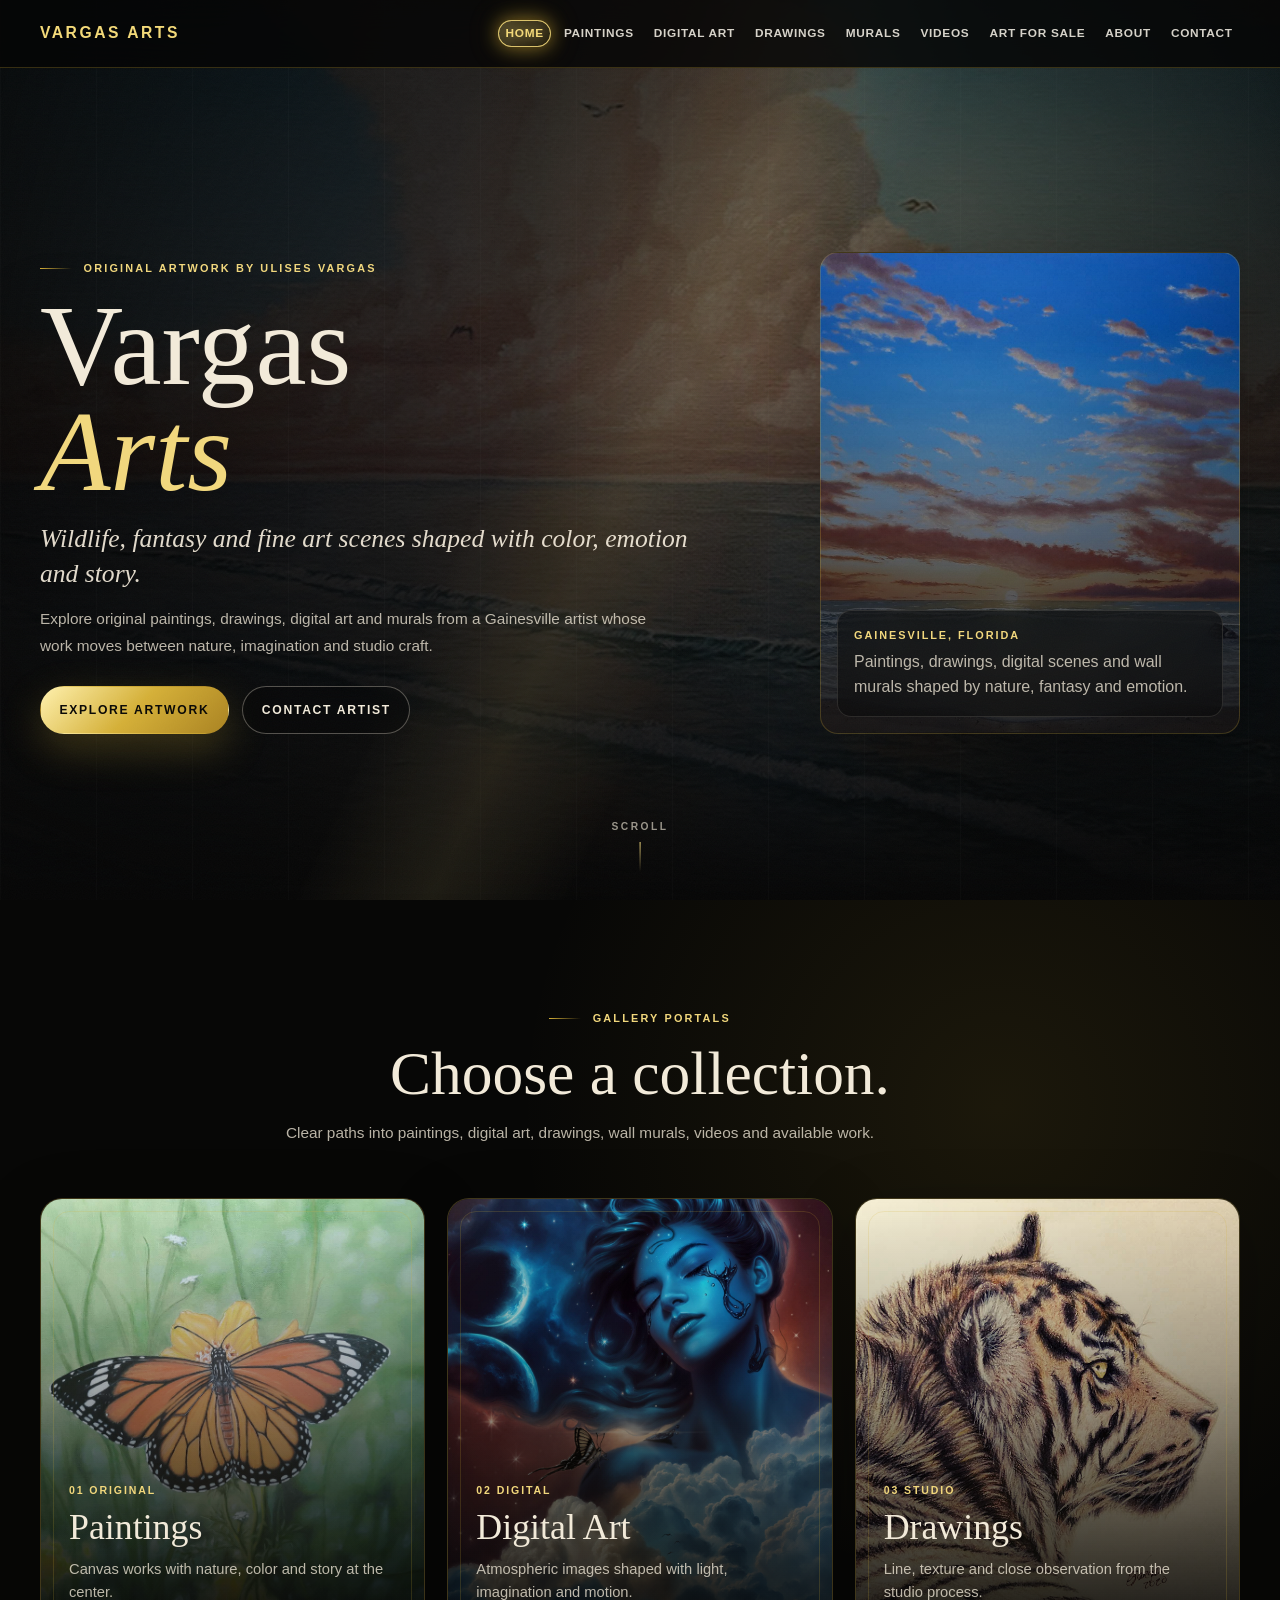
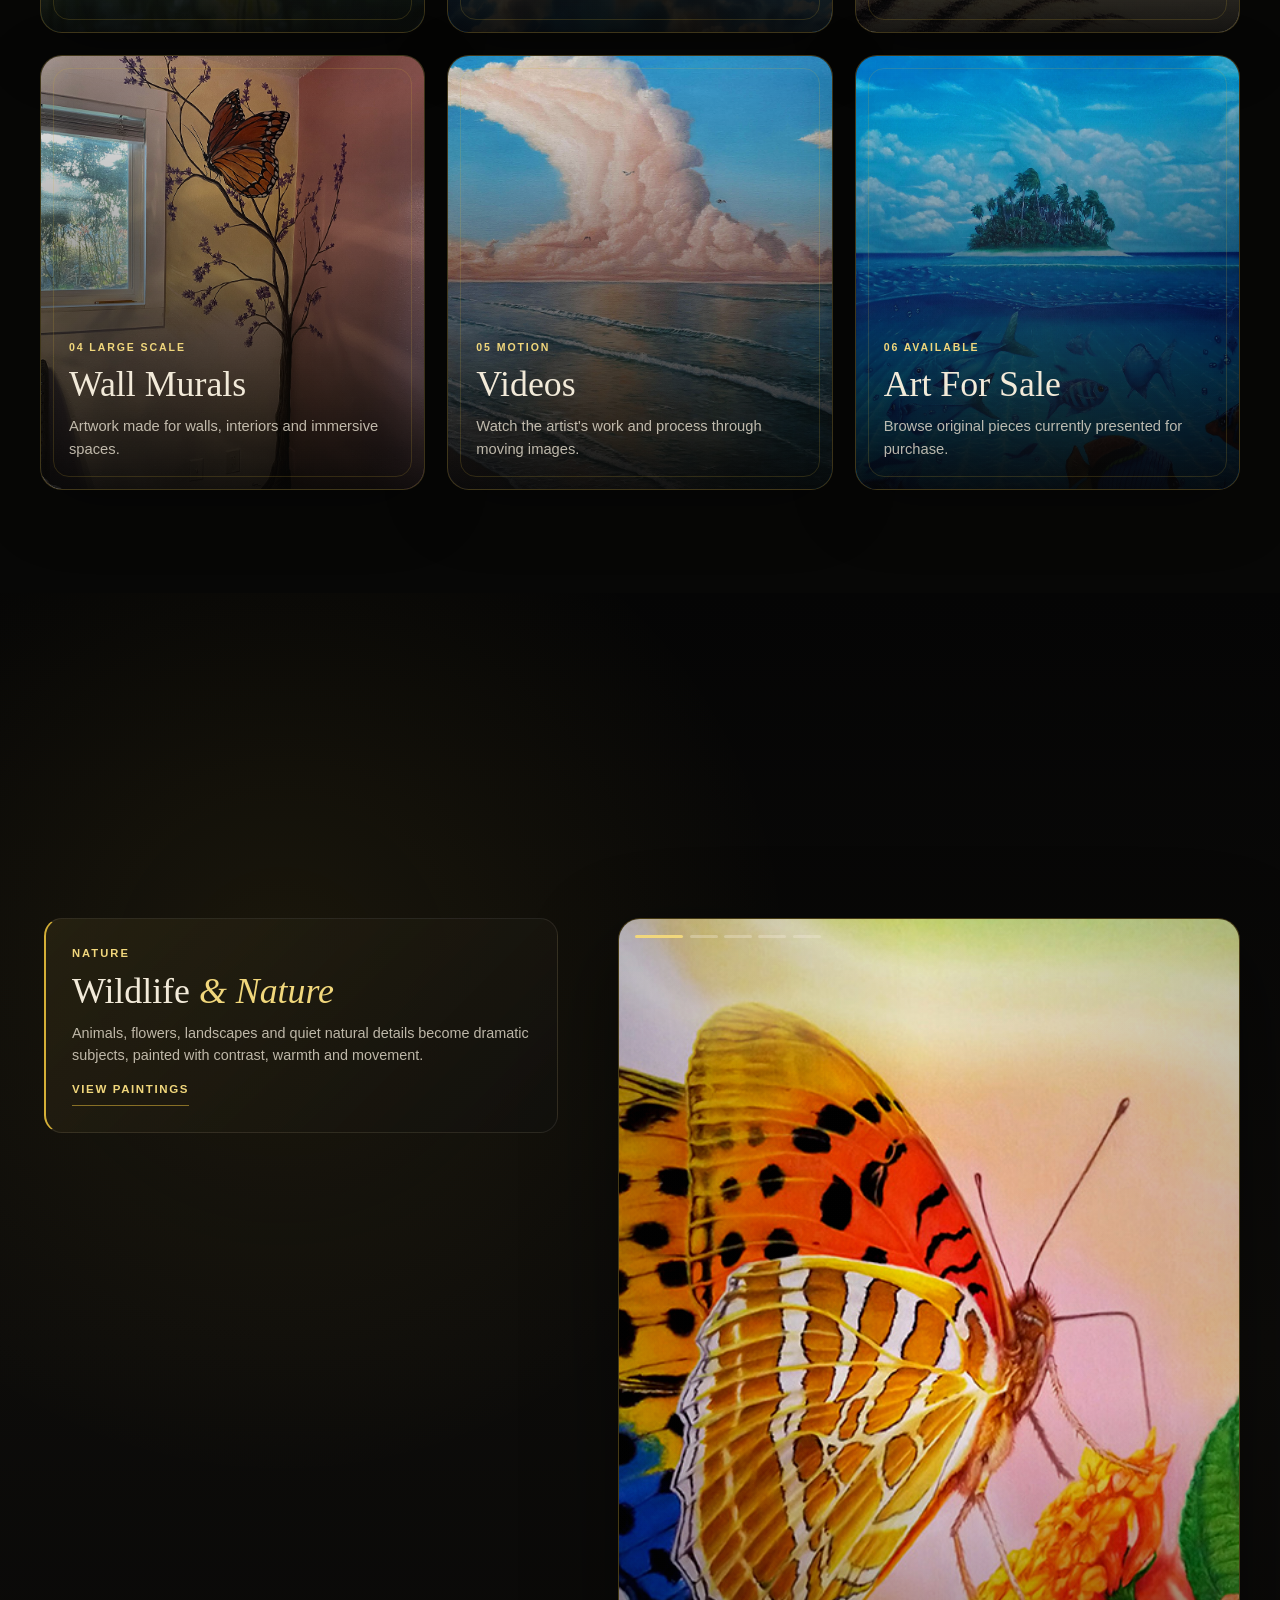
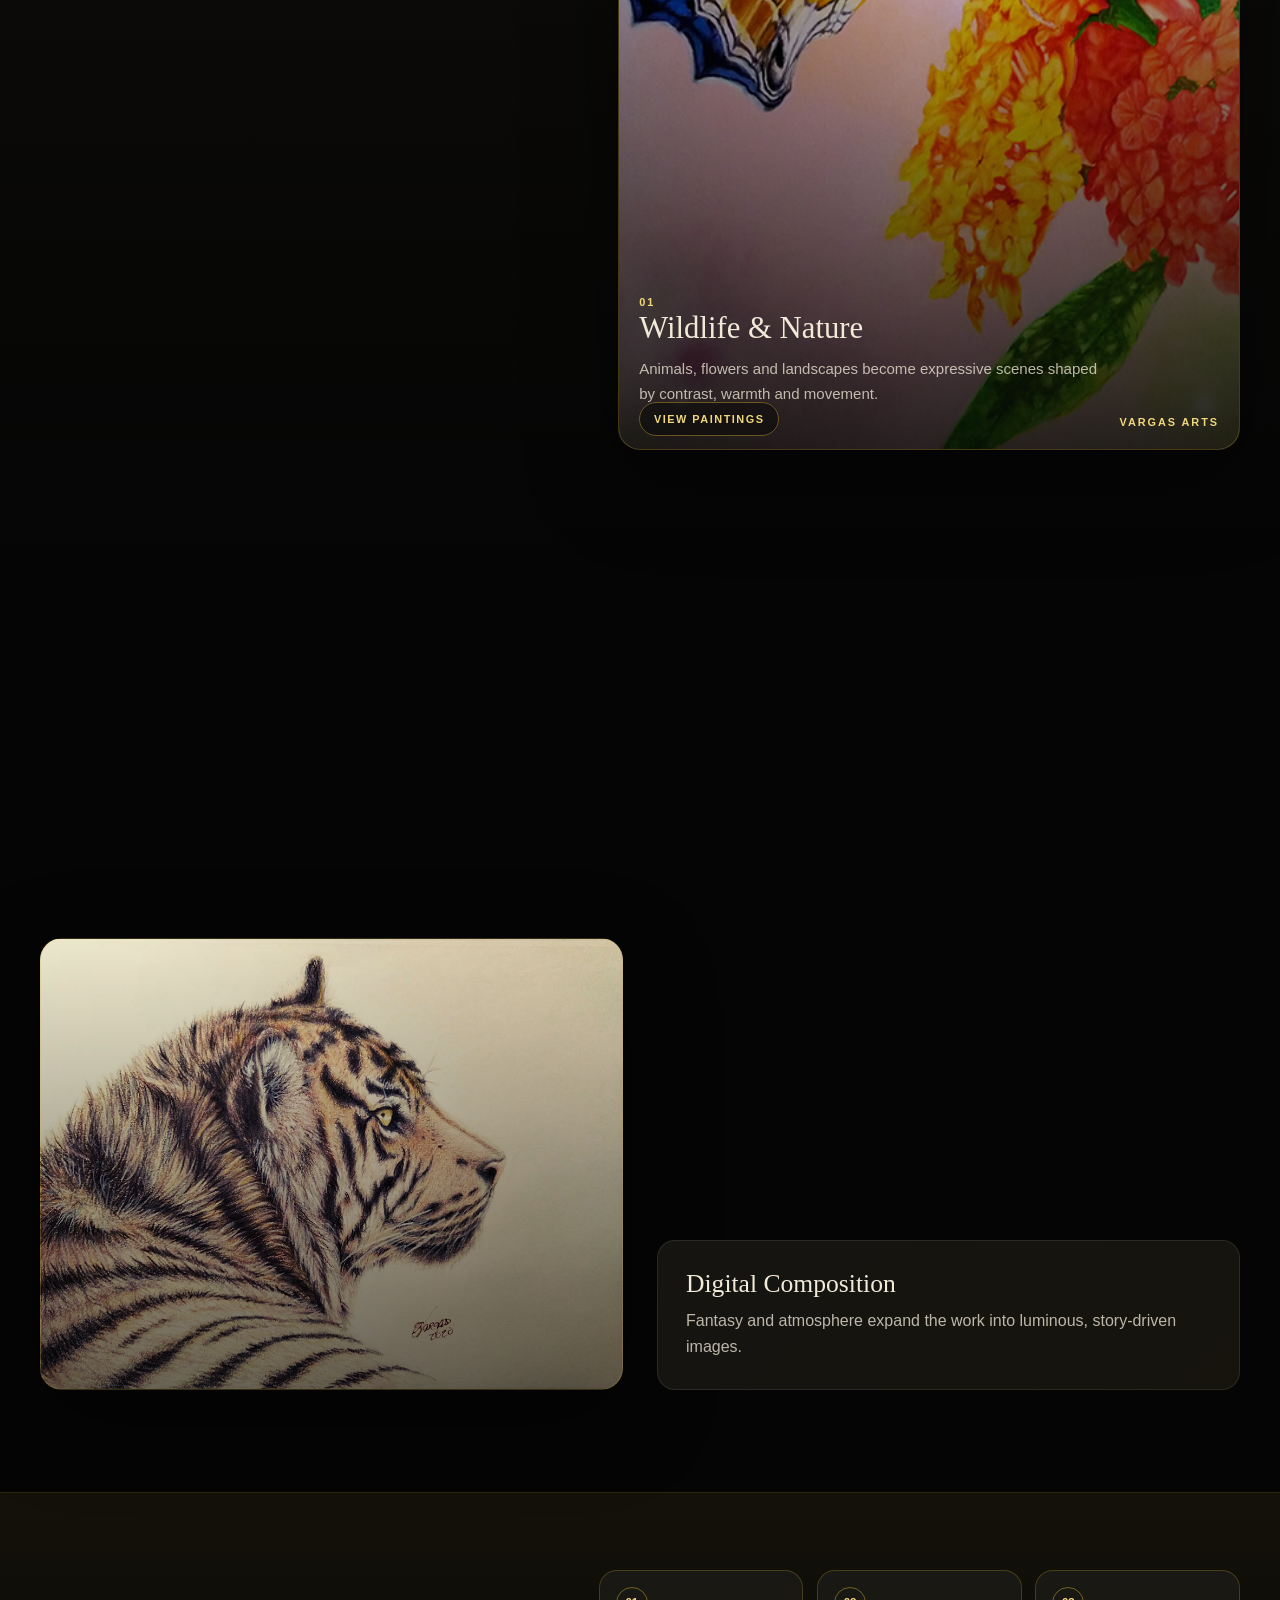
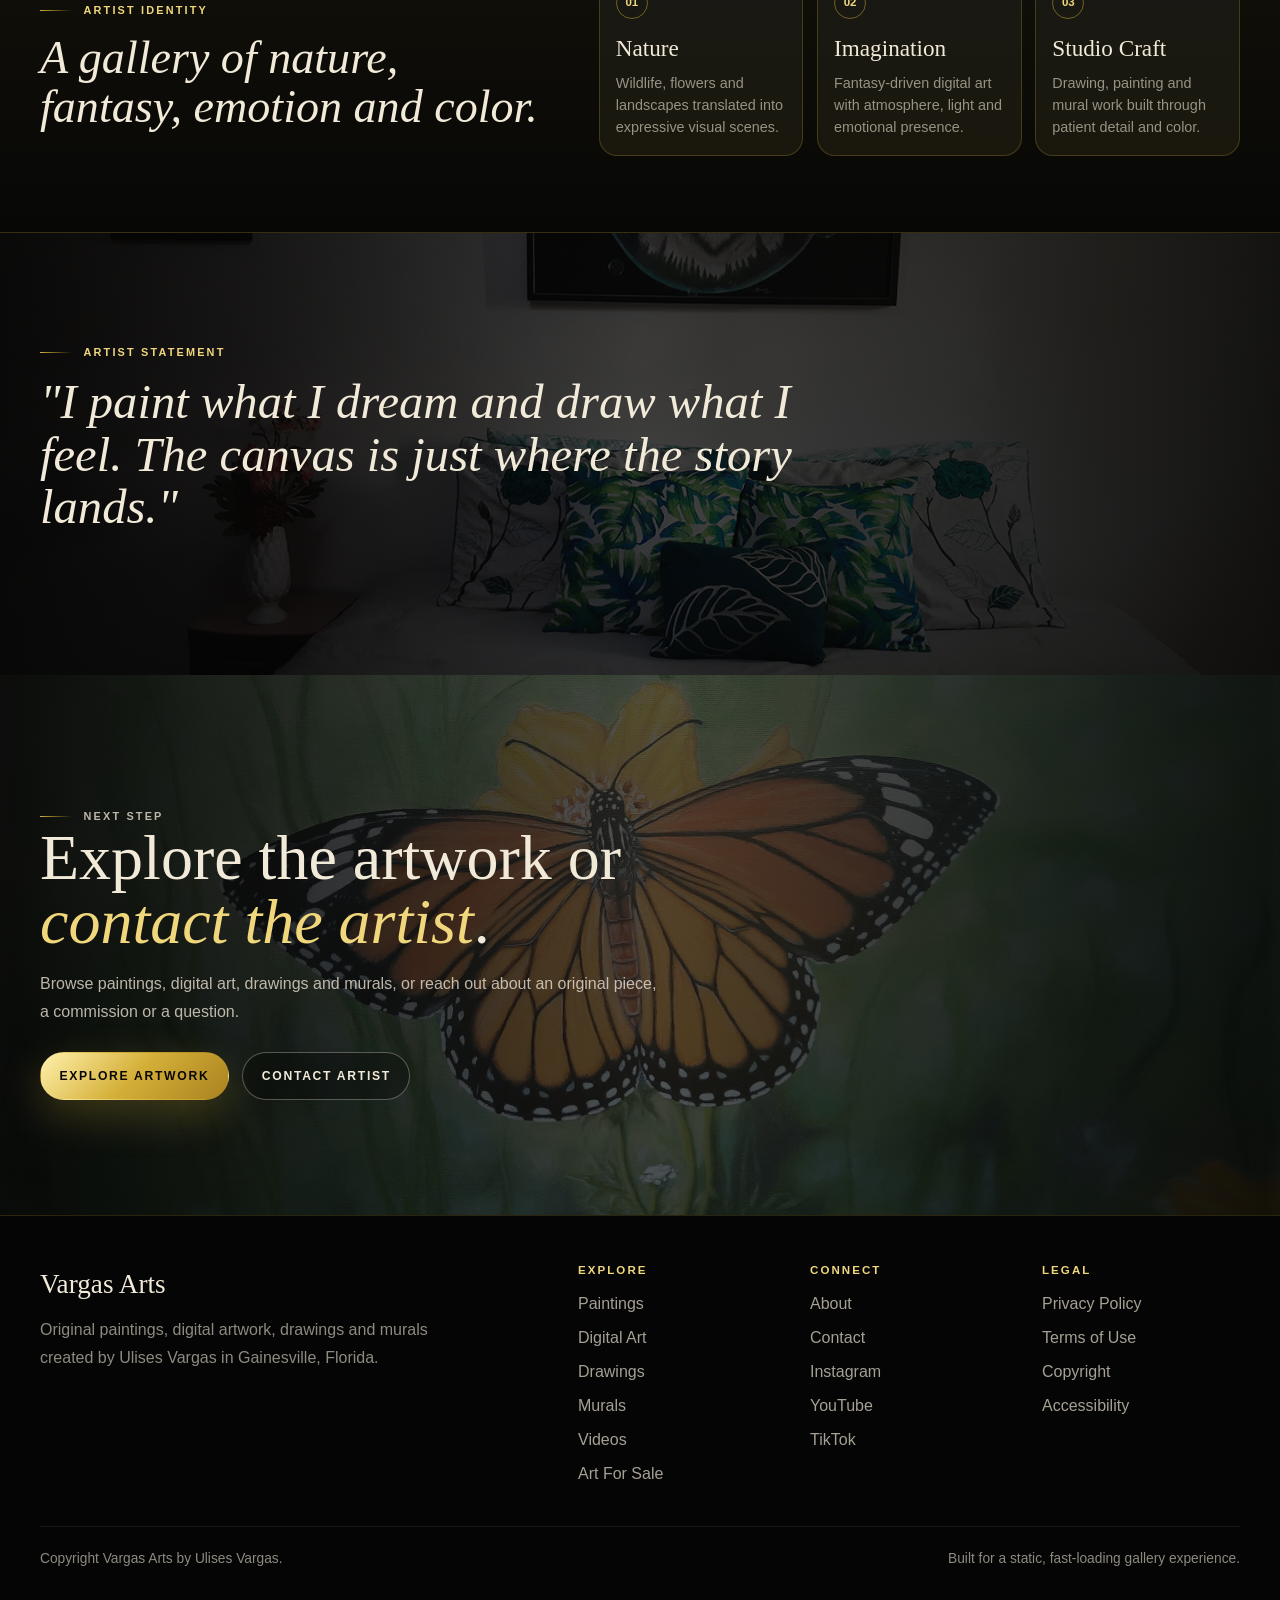
==== commit 1b2d18c1: "Update index.html" ====
--- a/index.html
+++ b/index.html
@@ -51,7 +51,6 @@
       --progress: 0;
       --hero-y: 0px;
       --hero-scale: 1.04;
-      --stage-y: 0px;
     }
 
     *,
@@ -110,6 +109,11 @@
       max-width: 100%;
     }
 
+    main {
+      display: flex;
+      flex-direction: column;
+    }
+
     .container {
       width: calc(100% - clamp(32px, 5vw, 72px));
       max-width: 1200px;
@@ -145,6 +149,26 @@
 
     .navbar.va-nav .nav-link.active {
       pointer-events: none;
+    }
+
+    .navbar.va-nav > .container {
+      display: flex !important;
+      align-items: center !important;
+      justify-content: space-between !important;
+    }
+
+    .navbar.va-nav .navbar-toggler {
+      flex: 0 0 auto !important;
+      display: inline-flex !important;
+      flex-direction: column !important;
+      align-items: center !important;
+      justify-content: center !important;
+    }
+
+    @media (min-width: 992px) {
+      .navbar.va-nav .navbar-toggler {
+        display: none !important;
+      }
     }
 
     .eyebrow {
@@ -431,6 +455,7 @@
     }
 
     .identity {
+      order: 4;
       padding-block: clamp(48px, 6vw, 78px);
       border-block: 1px solid rgba(212, 175, 55, .18);
       background:
@@ -500,6 +525,7 @@
     }
 
     .worlds {
+      order: 2;
       background:
         radial-gradient(circle at 22% 24%, rgba(212, 175, 55, .09), transparent 32rem),
         linear-gradient(180deg, var(--black), #0d0c0a 48%, var(--black));
@@ -507,24 +533,23 @@
 
     .world-layout {
       display: grid;
-      grid-template-columns: minmax(360px, .92fr) minmax(0, 1fr);
+      grid-template-columns: minmax(320px, .86fr) minmax(420px, 1.04fr);
       gap: clamp(34px, 5vw, 64px);
-      align-items: start;
+      align-items: stretch;
     }
 
     .world-stage {
-      position: sticky;
-      top: 92px;
-      min-height: calc(100vh - 132px);
+      order: 2;
+      min-height: 100%;
       display: grid;
       place-items: center;
-      transform: translateY(var(--stage-y));
     }
 
     .stage-card {
       position: relative;
-      width: min(100%, 590px);
-      aspect-ratio: 4 / 4.6;
+      width: 100%;
+      min-height: 100%;
+      aspect-ratio: 4 / 3.55;
       border: 1px solid rgba(212, 175, 55, .3);
       border-radius: 22px;
       background: #080706;
@@ -614,6 +639,36 @@
       text-transform: uppercase;
     }
 
+    .stage-copy {
+      max-width: 460px;
+      margin: .85rem 0 0;
+      color: var(--bone-soft);
+      font-size: .94rem;
+      line-height: 1.62;
+    }
+
+    .stage-link {
+      width: max-content;
+      margin-top: 1rem;
+      padding: .62rem .86rem;
+      border: 1px solid rgba(212, 175, 55, .44);
+      border-radius: 999px;
+      color: var(--gold-light);
+      background: rgba(5, 5, 5, .48);
+      font-size: .68rem;
+      font-weight: 900;
+      letter-spacing: .14em;
+      text-transform: uppercase;
+      transition: background .2s ease, color .2s ease, border-color .2s ease;
+    }
+
+    .stage-link:hover,
+    .stage-link:focus-visible {
+      color: #080704;
+      border-color: var(--gold-light);
+      background: var(--gold-light);
+    }
+
     .stage-dots {
       position: absolute;
       top: 1rem;
@@ -640,22 +695,29 @@
     }
 
     .world-copy {
+      order: 1;
       display: grid;
       gap: .85rem;
     }
 
     .world-chapter {
       position: relative;
-      min-height: 360px;
+      min-height: auto;
       display: grid;
       align-content: center;
-      padding: clamp(28px, 4vw, 44px) clamp(18px, 3vw, 30px);
+      padding: clamp(18px, 2.4vw, 26px);
       border: 1px solid rgba(242, 234, 217, .09);
       border-left: 2px solid rgba(212, 175, 55, .24);
       border-radius: 18px;
       background: rgba(17, 16, 13, .54);
       opacity: .62;
+      cursor: pointer;
       transition: opacity .28s ease, border-color .28s ease, background .28s ease, transform .28s ease;
+    }
+
+    .world-chapter:focus-visible {
+      outline: 2px solid rgba(243, 217, 124, .82);
+      outline-offset: 3px;
     }
 
     .world-chapter.is-active {
@@ -680,7 +742,7 @@
       margin: .8rem 0 0;
       color: var(--bone);
       font-family: var(--serif);
-      font-size: clamp(2.15rem, 4vw, 4rem);
+      font-size: clamp(1.65rem, 2.8vw, 2.5rem);
       font-weight: 500;
       line-height: 1;
     }
@@ -693,15 +755,15 @@
 
     .world-chapter p {
       max-width: 560px;
-      margin: 1rem 0 0;
+      margin: .72rem 0 0;
       color: var(--bone-soft);
-      font-size: .98rem;
-      line-height: 1.7;
+      font-size: .9rem;
+      line-height: 1.58;
     }
 
     .world-link {
       width: max-content;
-      margin-top: 1.25rem;
+      margin-top: .9rem;
       padding-bottom: .4rem;
       border-bottom: 1px solid rgba(212, 175, 55, .58);
       color: var(--gold-light);
@@ -712,6 +774,7 @@
     }
 
     .portal-section {
+      order: 1;
       background:
         radial-gradient(circle at 78% 16%, rgba(212, 175, 55, .1), transparent 30rem),
         #070706;
@@ -831,6 +894,10 @@
       align-items: stretch;
     }
 
+    #process {
+      order: 3;
+    }
+
     .process-media {
       min-height: 440px;
       border: 1px solid var(--line);
@@ -870,6 +937,7 @@
     }
 
     .statement {
+      order: 5;
       position: relative;
       overflow: hidden;
       padding-block: clamp(76px, 8vw, 120px);
@@ -900,6 +968,7 @@
     }
 
     .final-cta {
+      order: 6;
       position: relative;
       overflow: hidden;
       padding-block: clamp(82px, 9vw, 132px);
@@ -1065,6 +1134,14 @@
         padding: .55rem 0 !important;
       }
 
+      .navbar.va-nav > .container {
+        display: flex !important;
+        align-items: center !important;
+        justify-content: space-between !important;
+        flex-wrap: wrap !important;
+        gap: 0 .75rem !important;
+      }
+
       .navbar.va-nav .navbar-brand,
       .navbar .va-brand {
         max-width: calc(100% - 92px) !important;
@@ -1074,6 +1151,11 @@
 
       .navbar.va-nav .navbar-toggler,
       .navbar-toggler {
+        flex: 0 0 auto !important;
+        display: inline-flex !important;
+        flex-direction: column !important;
+        align-items: center !important;
+        justify-content: center !important;
         min-width: 40px !important;
         min-height: 38px !important;
         padding: .34rem .5rem !important;
@@ -1088,9 +1170,16 @@
       }
 
       .navbar.va-nav .navbar-collapse {
+        display: none !important;
+        flex-basis: 100% !important;
+        width: 100% !important;
         margin-top: .55rem !important;
         padding: .7rem !important;
         border-radius: 14px !important;
+      }
+
+      .navbar.va-nav .navbar-collapse.show {
+        display: block !important;
       }
 
       .navbar.va-nav .nav-link,
@@ -1414,7 +1503,7 @@
         <p class="eyebrow reveal fade-up">Original Artwork by Ulises Vargas</p>
         <h1 class="reveal fade-up">Vargas <span>Arts</span></h1>
         <p class="hero-subhead reveal fade-up">
-          Wildlife, fantasy and fine art scenes built with color, emotion and a cinematic sense of story.
+          Wildlife, fantasy and fine art scenes shaped with color, emotion and story.
         </p>
         <p class="hero-body reveal fade-up">
           Explore original paintings, drawings, digital art and murals from a Gainesville artist whose work moves
@@ -1435,7 +1524,7 @@
         </div>
       </aside>
     </div>
-    <a class="scroll-cue" href="#identity" aria-label="Scroll to artist identity">
+    <a class="scroll-cue" href="#collections" aria-label="Scroll to portfolio collections">
       Scroll
       <span aria-hidden="true"></span>
     </a>
@@ -1473,18 +1562,18 @@
     <section class="section worlds" id="worlds" aria-labelledby="worlds-title">
       <div class="container">
         <div class="section-head reveal fade-up">
-          <p class="eyebrow">Art Worlds</p>
-          <h2 class="section-title" id="worlds-title">Follow the work through <em>five paths</em>.</h2>
+          <p class="eyebrow">Interactive Portfolio</p>
+          <h2 class="section-title" id="worlds-title">Choose your <em>visual world</em>.</h2>
           <p class="section-copy">
-            A modular scroll sequence connects the portfolio without forcing oversized poster typography or unstable
-            image crops.
+            Select a category to preview an artwork direction, read the focus, and move directly into that part of the
+            portfolio.
           </p>
         </div>
 
         <div class="world-layout">
           <div class="world-stage" aria-hidden="true">
             <div class="stage-card">
-              <div class="stage-dots">
+              <div class="stage-dots" aria-hidden="true">
                 <button class="stage-dot is-active" type="button" data-scene-jump="wildlife" tabindex="-1"></button>
                 <button class="stage-dot" type="button" data-scene-jump="fantasy" tabindex="-1"></button>
                 <button class="stage-dot" type="button" data-scene-jump="paintings" tabindex="-1"></button>
@@ -1510,6 +1599,8 @@
                 <div>
                   <span id="stage-number">01</span>
                   <strong id="stage-title">Wildlife & Nature</strong>
+                  <p class="stage-copy" id="stage-copy">Animals, flowers and landscapes become expressive scenes shaped by contrast, warmth and movement.</p>
+                  <a class="stage-link" id="stage-link" href="./paintings.html">View paintings</a>
                 </div>
                 <span>Vargas Arts</span>
               </div>
@@ -1517,36 +1608,36 @@
           </div>
 
           <div class="world-copy">
-            <article class="world-chapter is-active reveal slide-left" data-scene="wildlife">
-              <span class="world-index">Chapter 01</span>
+            <article class="world-chapter is-active reveal slide-left" data-scene="wildlife" role="button" tabindex="0" aria-pressed="true">
+              <span class="world-index">Nature</span>
               <h3>Wildlife <em>& Nature</em></h3>
               <p>Animals, flowers, landscapes and quiet natural details become dramatic subjects, painted with contrast,
                 warmth and movement.</p>
               <a class="world-link" href="./paintings.html">View paintings</a>
             </article>
-            <article class="world-chapter reveal slide-left" data-scene="fantasy">
-              <span class="world-index">Chapter 02</span>
+            <article class="world-chapter reveal slide-left" data-scene="fantasy" role="button" tabindex="0" aria-pressed="false">
+              <span class="world-index">Fantasy</span>
               <h3>Fantasy <em>& Imagination</em></h3>
               <p>Dreamlike digital compositions open into worlds where atmosphere and color carry the story beyond the
                 edges of the frame.</p>
               <a class="world-link" href="./digital_art.html">View digital art</a>
             </article>
-            <article class="world-chapter reveal slide-left" data-scene="paintings">
-              <span class="world-index">Chapter 03</span>
+            <article class="world-chapter reveal slide-left" data-scene="paintings" role="button" tabindex="0" aria-pressed="false">
+              <span class="world-index">Original</span>
               <h3>Original <em>Paintings</em></h3>
               <p>Canvas work gives the portfolio its tactile heart, from expressive wildlife studies to scenes filled
                 with light, texture and feeling.</p>
               <a class="world-link" href="./paintings.html">Explore originals</a>
             </article>
-            <article class="world-chapter reveal slide-left" data-scene="digital">
-              <span class="world-index">Chapter 04</span>
+            <article class="world-chapter reveal slide-left" data-scene="digital" role="button" tabindex="0" aria-pressed="false">
+              <span class="world-index">Digital</span>
               <h3>Digital <em>Art</em></h3>
               <p>Digital pieces sharpen the cinematic mood, blending fire, water, weather and surreal light into images
                 that feel suspended in motion.</p>
               <a class="world-link" href="./digital_art.html">Enter digital gallery</a>
             </article>
-            <article class="world-chapter reveal slide-left" data-scene="process">
-              <span class="world-index">Chapter 05</span>
+            <article class="world-chapter reveal slide-left" data-scene="process" role="button" tabindex="0" aria-pressed="false">
+              <span class="world-index">Process</span>
               <h3>Drawings <em>& Studio Process</em></h3>
               <p>Pencil and detail work reveal the discipline behind the spectacle: observation, line, patience and the
                 first spark of every larger idea.</p>
@@ -1727,6 +1818,8 @@
       var navCollapse = document.getElementById("navigation");
       var stageTitle = document.getElementById("stage-title");
       var stageNumber = document.getElementById("stage-number");
+      var stageCopy = document.getElementById("stage-copy");
+      var stageLink = document.getElementById("stage-link");
       var chapters = Array.prototype.slice.call(document.querySelectorAll("[data-scene]"));
       var sceneNames = {
         wildlife: "Wildlife & Nature",
@@ -1742,6 +1835,20 @@
         digital: "04",
         process: "05"
       };
+      var sceneDescriptions = {
+        wildlife: "Animals, flowers and landscapes become expressive scenes shaped by contrast, warmth and movement.",
+        fantasy: "Fantasy-driven images use light, mood and character to open imaginative visual worlds.",
+        paintings: "Original canvas work carries the portfolio's tactile heart through color, texture and feeling.",
+        digital: "Digital compositions blend atmosphere, fire, water and surreal light into story-led scenes.",
+        process: "Drawings and studies reveal the line work, observation and discipline behind the finished pieces."
+      };
+      var sceneLinks = {
+        wildlife: { href: "./paintings.html", text: "View paintings" },
+        fantasy: { href: "./digital_art.html", text: "View digital art" },
+        paintings: { href: "./paintings.html", text: "Explore originals" },
+        digital: { href: "./digital_art.html", text: "Enter digital gallery" },
+        process: { href: "./drawings.html", text: "See drawings" }
+      };
       var currentScene = "wildlife";
       var ticking = false;
 
@@ -1755,7 +1862,6 @@
           var heroOffset = Math.min(window.scrollY, window.innerHeight);
           root.style.setProperty("--hero-y", (heroOffset * (compact ? .03 : .06)).toFixed(1) + "px");
           root.style.setProperty("--hero-scale", ((compact ? 1.025 : 1.04) + progress * (compact ? .01 : .018)).toFixed(3));
-          root.style.setProperty("--stage-y", Math.sin(progress * Math.PI) * (compact ? 0 : 4) + "px");
         }
 
         if (nav && window.scrollY > 18) {
@@ -1817,7 +1923,9 @@
         currentScene = scene || currentScene;
 
         chapters.forEach(function (chapter) {
-          chapter.classList.toggle("is-active", chapter.dataset.scene === currentScene);
+          var active = chapter.dataset.scene === currentScene;
+          chapter.classList.toggle("is-active", active);
+          chapter.setAttribute("aria-pressed", String(active));
         });
 
         document.querySelectorAll("[data-scene-image]").forEach(function (image) {
@@ -1835,26 +1943,34 @@
         if (stageNumber && sceneNumbers[currentScene]) {
           stageNumber.textContent = sceneNumbers[currentScene];
         }
-      }
-
-      if ("IntersectionObserver" in window) {
-        var chapterObserver = new IntersectionObserver(function (entries) {
-          entries.forEach(function (entry) {
-            if (entry.isIntersecting) {
-              setActiveScene(entry.target.dataset.scene);
-            }
-          });
-        }, { threshold: .5, rootMargin: "-12% 0px -35% 0px" });
-
-        chapters.forEach(function (chapter) {
-          chapterObserver.observe(chapter);
-        });
+
+        if (stageCopy && sceneDescriptions[currentScene]) {
+          stageCopy.textContent = sceneDescriptions[currentScene];
+        }
+
+        if (stageLink && sceneLinks[currentScene]) {
+          stageLink.href = sceneLinks[currentScene].href;
+          stageLink.textContent = sceneLinks[currentScene].text;
+        }
       }
 
       document.querySelectorAll("[data-scene-jump]").forEach(function (dot) {
         dot.addEventListener("click", function () {
-          var target = document.querySelector('[data-scene="' + dot.dataset.sceneJump + '"]');
-          if (target) target.scrollIntoView({ behavior: reduceMotion ? "auto" : "smooth", block: "center" });
+          setActiveScene(dot.dataset.sceneJump);
+        });
+      });
+
+      chapters.forEach(function (chapter) {
+        chapter.addEventListener("click", function (event) {
+          if (event.target.closest("a")) return;
+          setActiveScene(chapter.dataset.scene);
+        });
+
+        chapter.addEventListener("keydown", function (event) {
+          if (event.key === "Enter" || event.key === " ") {
+            event.preventDefault();
+            setActiveScene(chapter.dataset.scene);
+          }
         });
       });
 
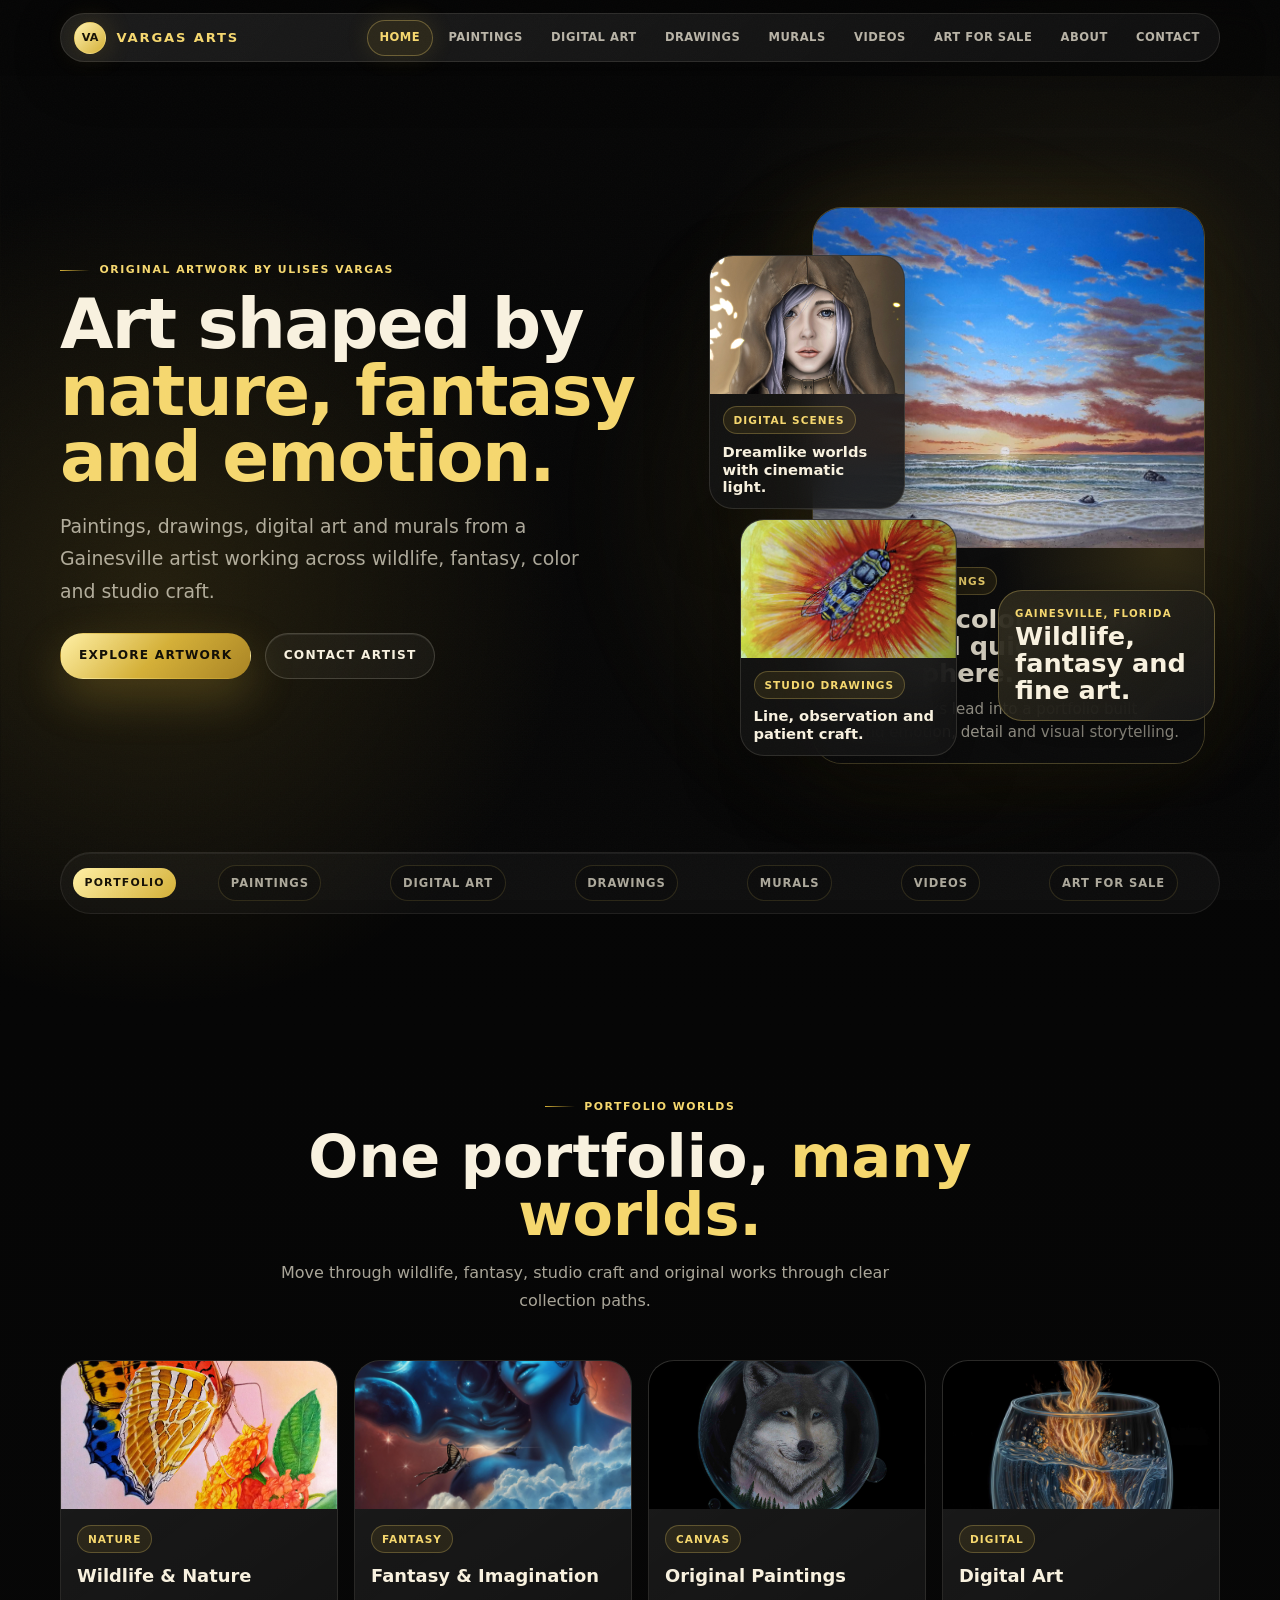
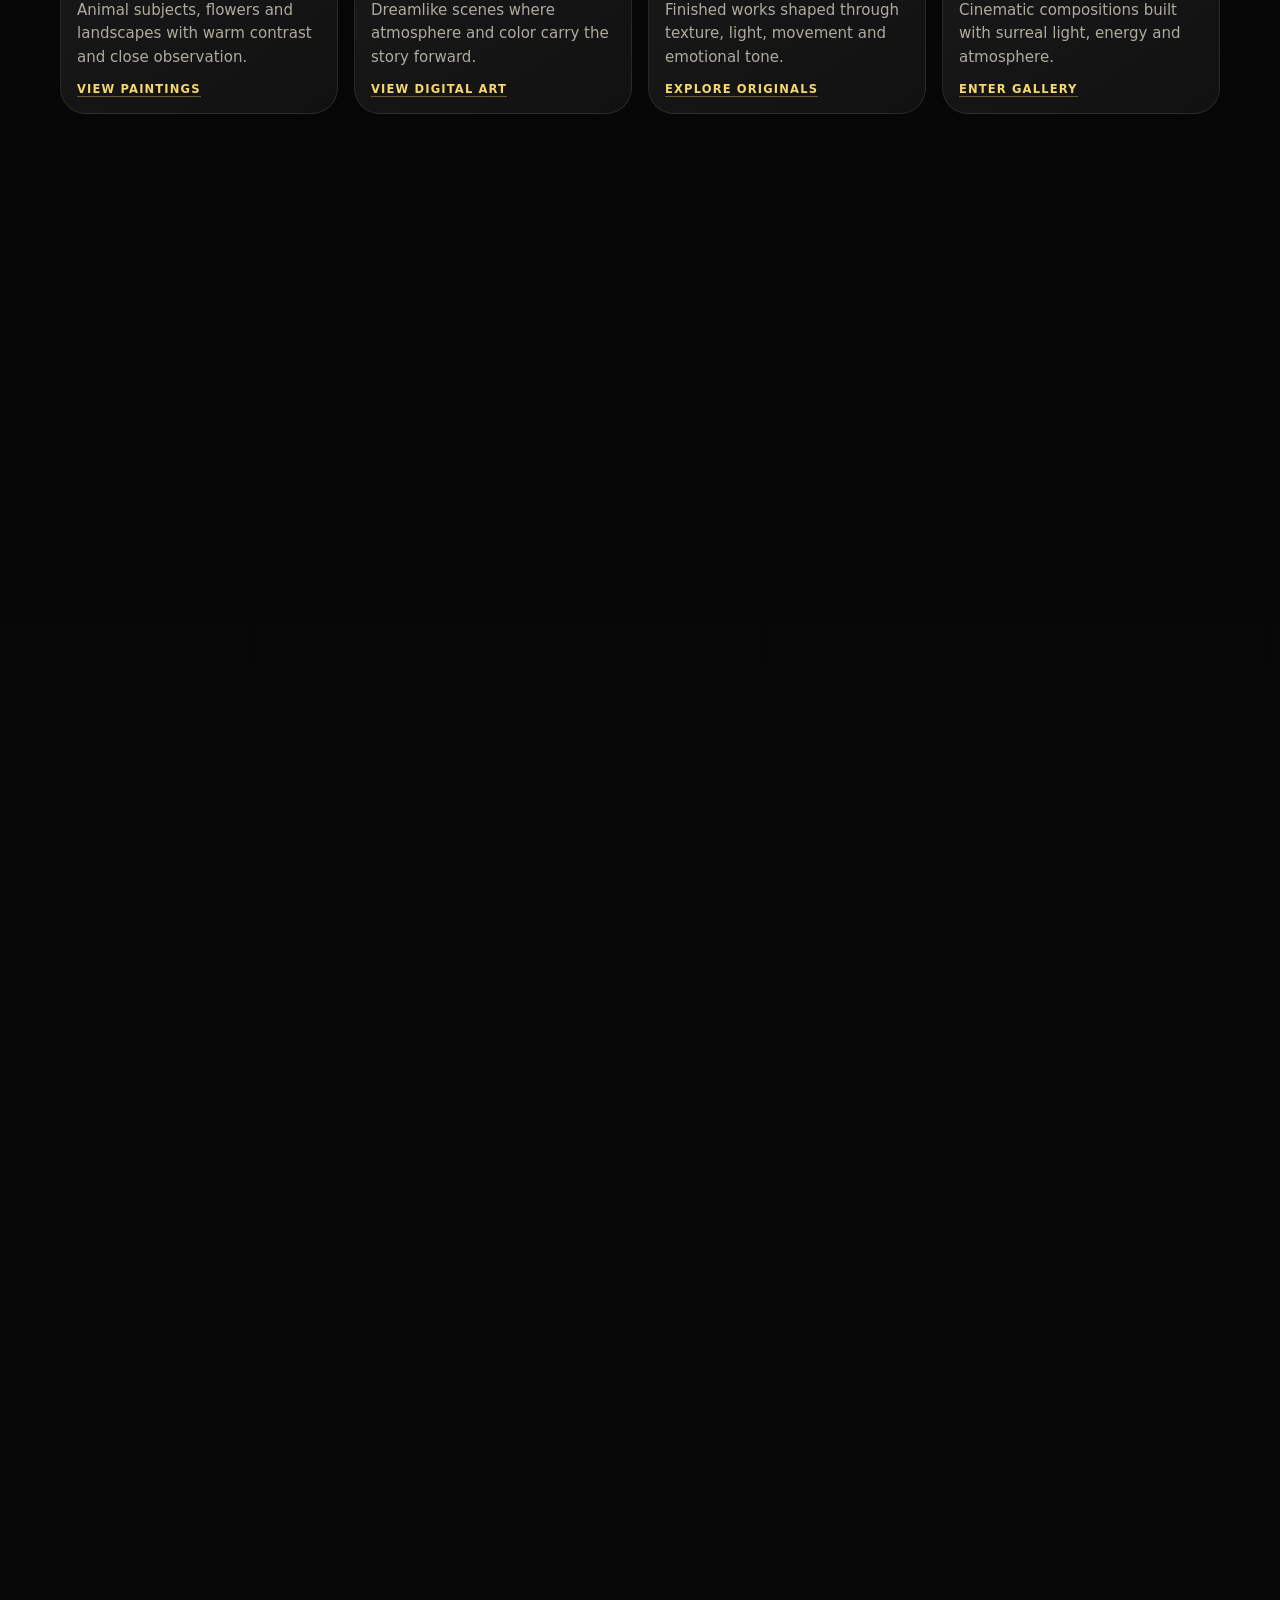
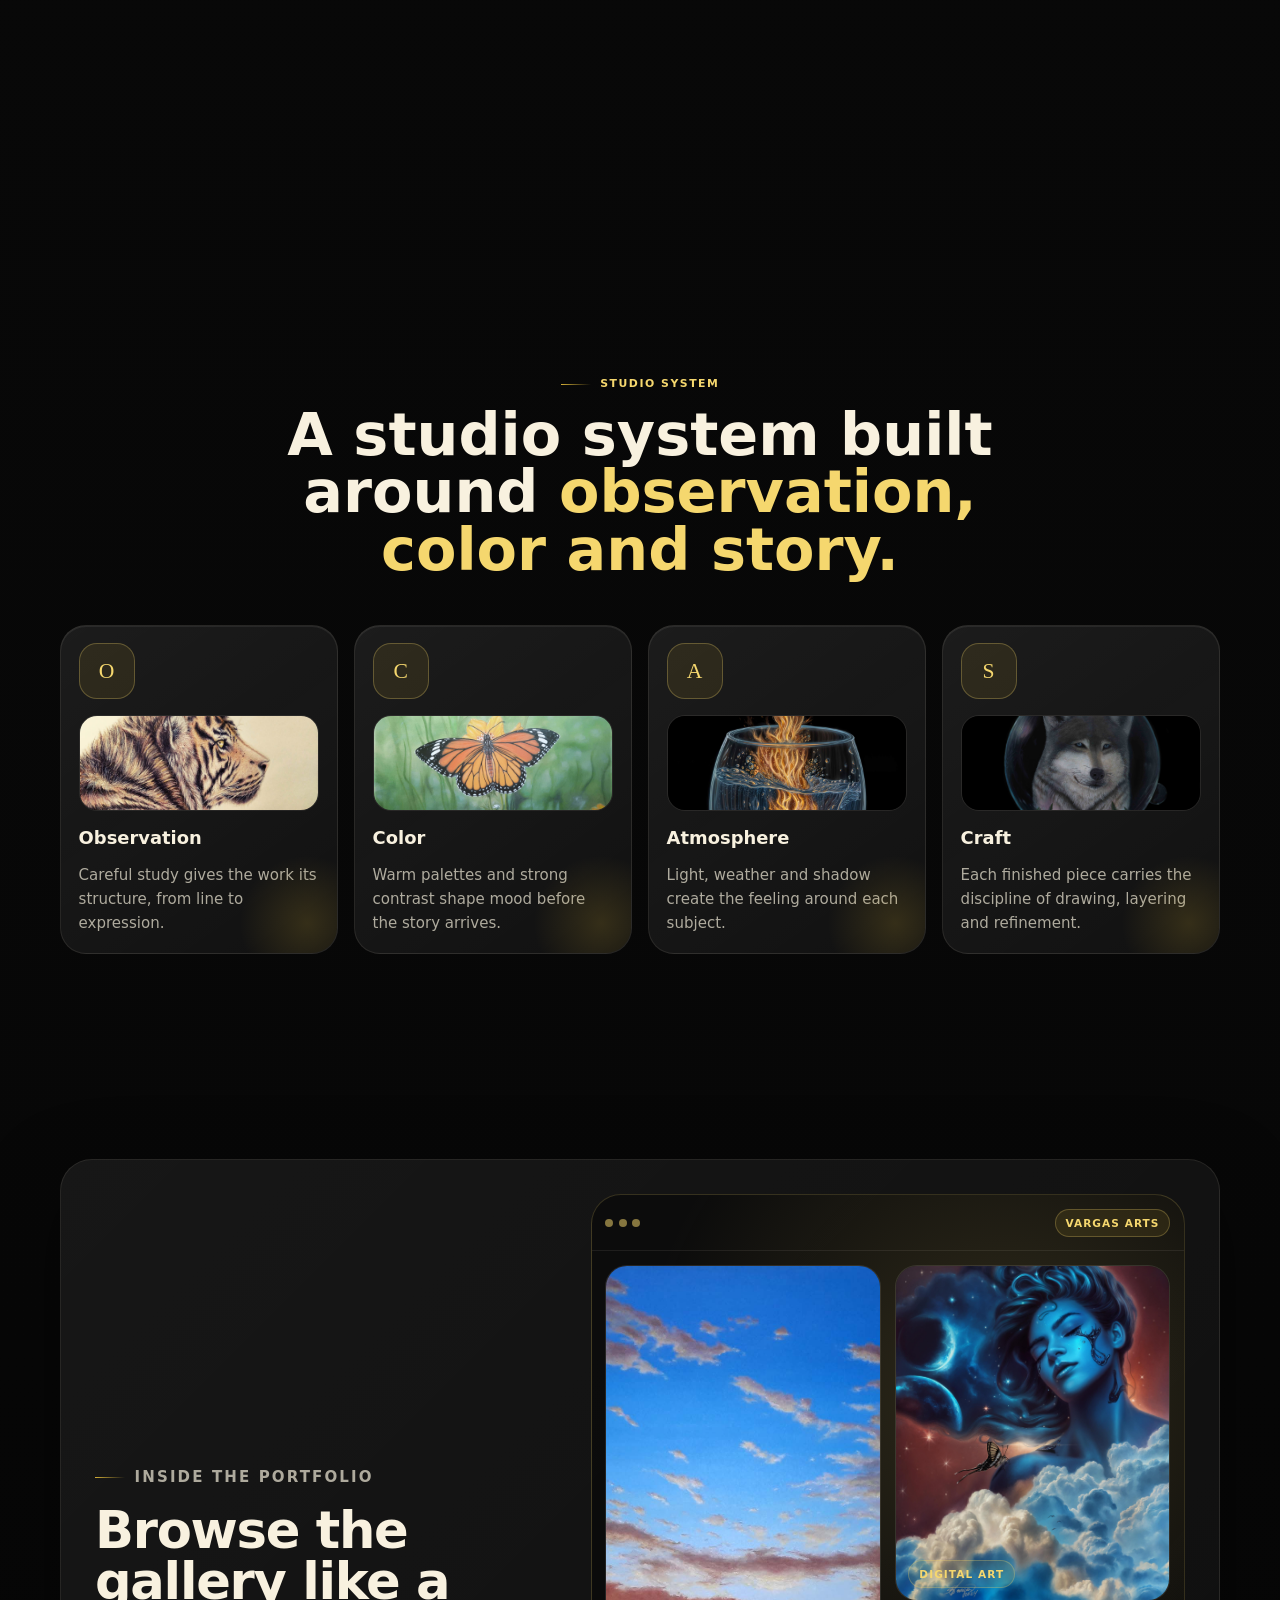
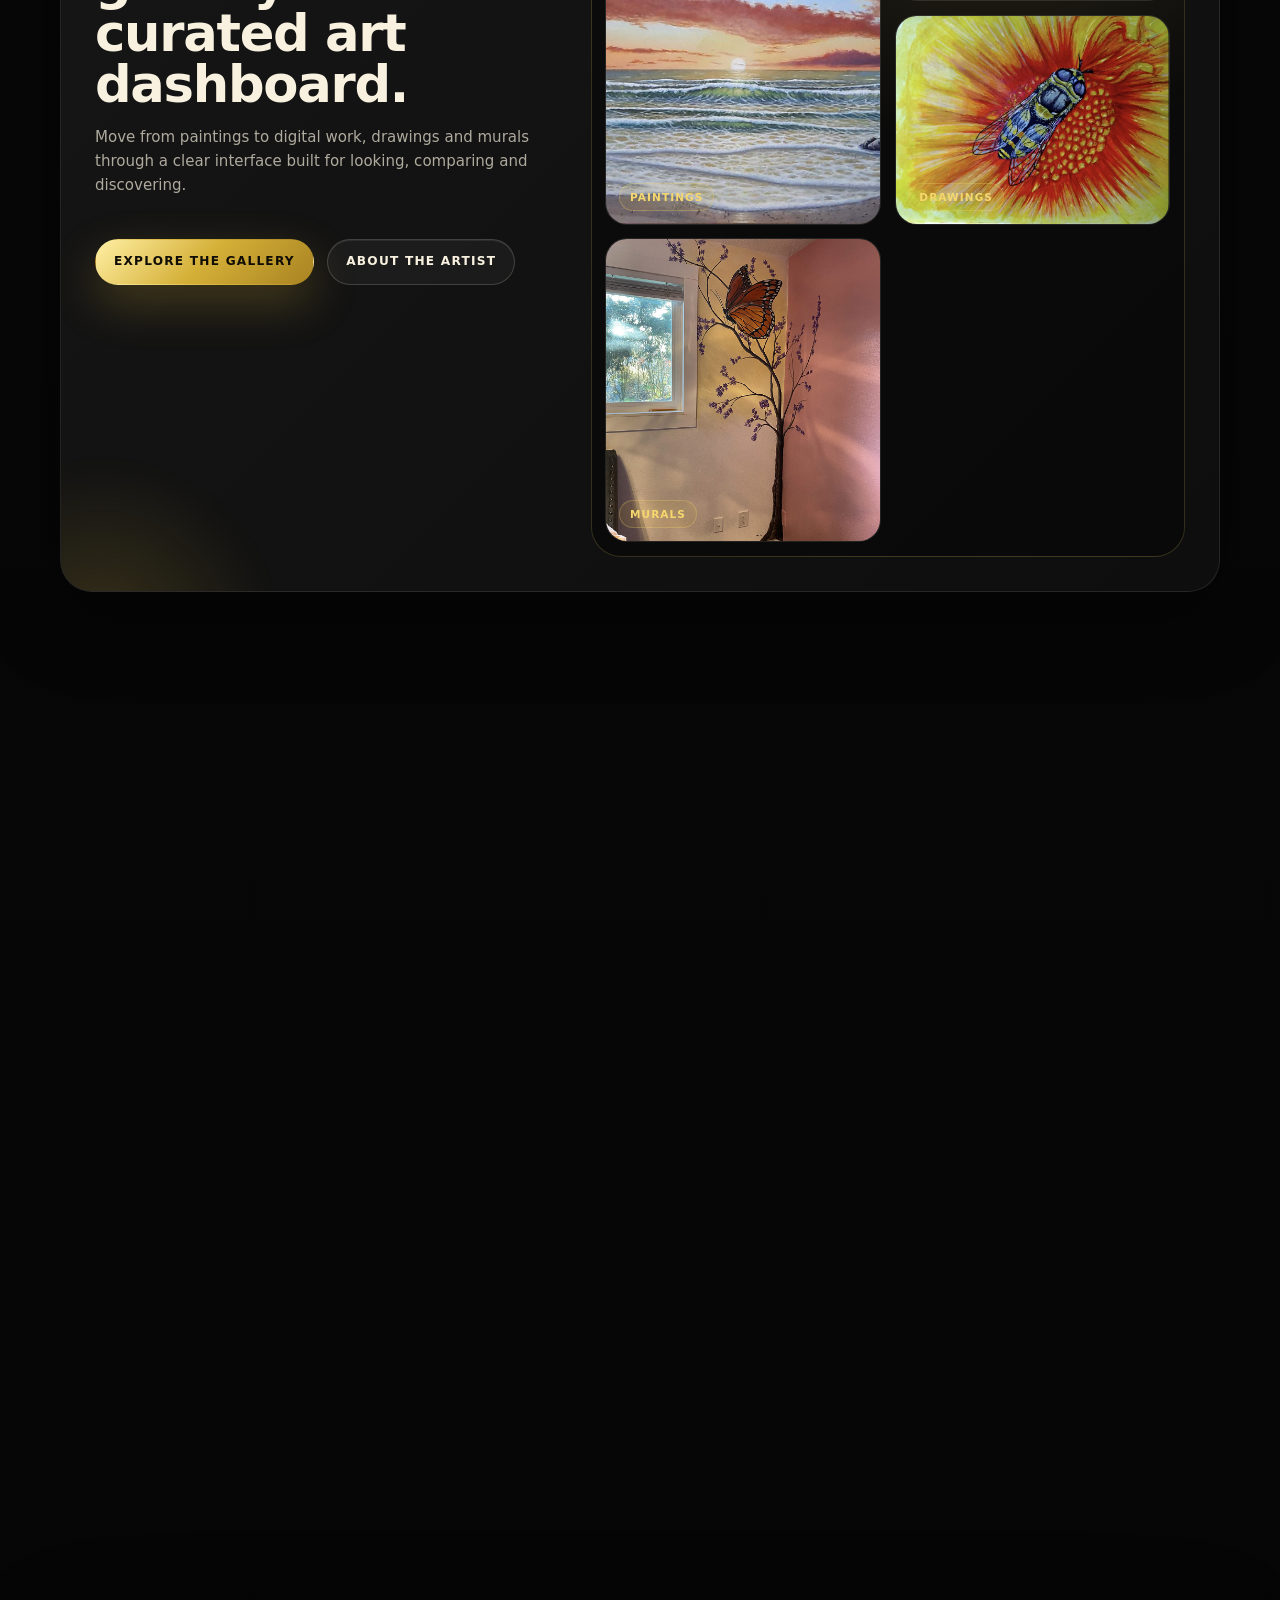
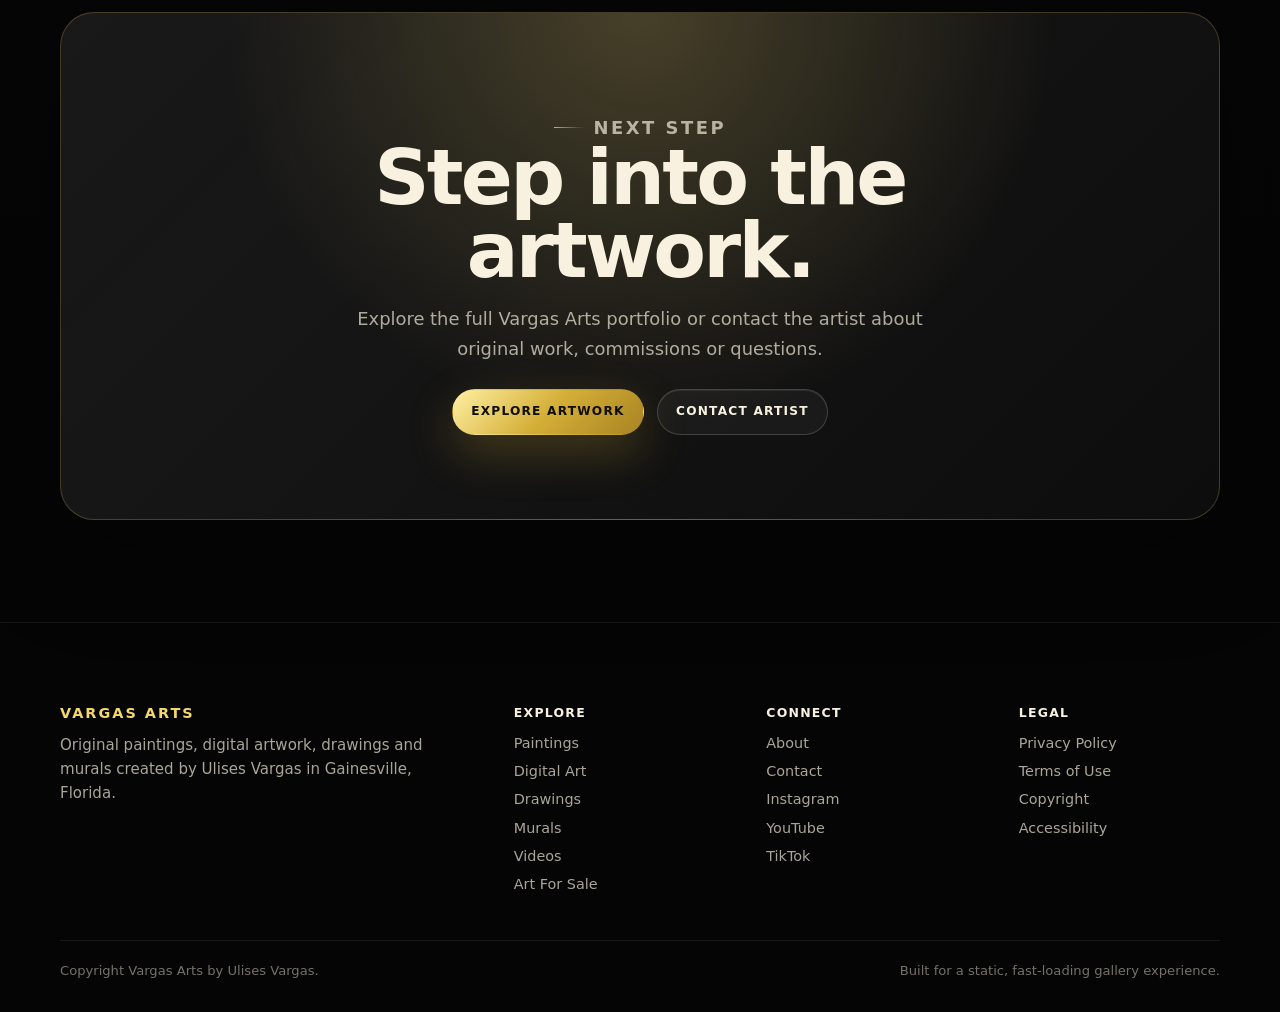
==== commit 51ee0d32: "Rebuild homepage with Pomelo-inspired black gold modular design" ====
--- a/index.html
+++ b/index.html
@@ -9,48 +9,48 @@
 
   <title>Vargas Arts | Original Artwork by Ulises Vargas</title>
   <meta name="description"
-    content="Original paintings, drawings, digital art and murals by artist Ulises Vargas. Explore wildlife, fantasy and fine art creations inspired by nature, imagination and emotion.">
+    content="Original paintings, drawings, digital art and murals by Ulises Vargas. Explore wildlife, fantasy, color and studio craft from Gainesville, Florida.">
   <link rel="canonical" href="https://vargasarts.com/">
 
   <meta property="og:url" content="https://vargasarts.com/">
   <meta property="og:title" content="Vargas Arts | Original Artwork by Ulises Vargas">
   <meta property="og:description"
-    content="Original paintings, drawings, digital art and murals by artist Ulises Vargas.">
-  <meta property="og:image" content="https://vargasarts.com/assets/img/paintings/CloudStories.jpg">
+    content="Original paintings, drawings, digital art and murals by Ulises Vargas.">
+  <meta property="og:image" content="https://vargasarts.com/assets/img/paintings/Sunrise.jpg">
   <meta property="og:type" content="website">
   <meta property="og:site_name" content="Vargas Arts">
 
   <meta name="twitter:card" content="summary_large_image">
   <meta name="twitter:title" content="Vargas Arts | Original Artwork by Ulises Vargas">
   <meta name="twitter:description"
-    content="Original paintings, drawings, digital art and murals by artist Ulises Vargas.">
-  <meta name="twitter:image" content="https://vargasarts.com/assets/img/paintings/CloudStories.jpg">
+    content="Original paintings, drawings, digital art and murals by Ulises Vargas.">
+  <meta name="twitter:image" content="https://vargasarts.com/assets/img/paintings/Sunrise.jpg">
 
   <link rel="shortcut icon" type="image/png" href="./assets/img/Yofabicon.png">
-  <link rel="preload" as="image" href="./assets/img/paintings/CloudStories.jpg">
-  <link rel="stylesheet" href="https://stackpath.bootstrapcdn.com/bootstrap/4.4.1/css/bootstrap.min.css">
-  <link rel="stylesheet" href="./assets/css/vargas-nav.css?v=nav-system-6">
+  <link rel="preload" as="image" href="./assets/img/paintings/Sunrise.jpg">
 
   <style>
     :root {
       --black: #050505;
-      --charcoal: #0b0a08;
-      --panel: #11100d;
-      --panel-2: #17140f;
-      --bone: #f2ead9;
-      --bone-soft: rgba(242, 234, 217, .76);
-      --bone-muted: rgba(242, 234, 217, .58);
-      --gold: #D4AF37;
-      --gold-light: #f1d77c;
-      --gold-deep: #80631b;
-      --line: rgba(212, 175, 55, .24);
-      --line-soft: rgba(242, 234, 217, .1);
-      --shadow: 0 28px 90px rgba(0, 0, 0, .48);
+      --ink: #0b0b0b;
+      --charcoal: #101010;
+      --charcoal-2: #151412;
+      --panel: rgba(18, 18, 18, .78);
+      --panel-strong: rgba(24, 23, 21, .92);
+      --gold: #d4af37;
+      --champagne: #f5d76e;
+      --gold-deep: #8f701f;
+      --ivory: #f8f1df;
+      --muted: rgba(248, 241, 223, .68);
+      --faint: rgba(248, 241, 223, .46);
+      --line: rgba(212, 175, 55, .22);
+      --line-soft: rgba(248, 241, 223, .09);
+      --shadow: 0 24px 80px rgba(0, 0, 0, .42);
+      --radius-lg: 32px;
+      --radius-md: 24px;
+      --radius-sm: 18px;
+      --sans: Inter, ui-sans-serif, system-ui, -apple-system, BlinkMacSystemFont, "Segoe UI", Arial, sans-serif;
       --serif: Georgia, "Times New Roman", serif;
-      --sans: "Segoe UI", Montserrat, Arial, sans-serif;
-      --progress: 0;
-      --hero-y: 0px;
-      --hero-scale: 1.04;
     }
 
     *,
@@ -73,11 +73,11 @@
       min-width: 320px;
       margin: 0;
       overflow-x: hidden;
-      color: var(--bone);
+      color: var(--ivory);
       background:
-        radial-gradient(circle at 18% 4%, rgba(212, 175, 55, .12), transparent 28rem),
-        radial-gradient(circle at 82% 22%, rgba(86, 102, 86, .14), transparent 34rem),
-        var(--black);
+        radial-gradient(circle at 12% 8%, rgba(212, 175, 55, .14), transparent 26rem),
+        radial-gradient(circle at 86% 5%, rgba(245, 215, 110, .1), transparent 27rem),
+        linear-gradient(180deg, #050505 0%, #080808 42%, #050505 100%);
       font-family: var(--sans);
       -webkit-font-smoothing: antialiased;
       text-rendering: optimizeLegibility;
@@ -87,11 +87,24 @@
       content: "";
       position: fixed;
       inset: 0;
-      z-index: 80;
+      z-index: -2;
       pointer-events: none;
-      opacity: .055;
+      background:
+        linear-gradient(rgba(255, 255, 255, .025) 1px, transparent 1px),
+        linear-gradient(90deg, rgba(255, 255, 255, .018) 1px, transparent 1px);
+      background-size: 58px 58px;
+      mask-image: radial-gradient(circle at 50% 0%, #000 0%, transparent 72%);
+    }
+
+    body::after {
+      content: "";
+      position: fixed;
+      inset: 0;
+      z-index: 60;
+      pointer-events: none;
+      opacity: .045;
       mix-blend-mode: screen;
-      background-image: url("data:image/svg+xml,%3Csvg xmlns='http://www.w3.org/2000/svg' width='150' height='150'%3E%3Cfilter id='n'%3E%3CfeTurbulence type='fractalNoise' baseFrequency='.85' numOctaves='3' stitchTiles='stitch'/%3E%3C/filter%3E%3Crect width='100%25' height='100%25' filter='url(%23n)' opacity='.5'/%3E%3C/svg%3E");
+      background-image: url("data:image/svg+xml,%3Csvg xmlns='http://www.w3.org/2000/svg' width='130' height='130'%3E%3Cfilter id='n'%3E%3CfeTurbulence type='fractalNoise' baseFrequency='.82' numOctaves='3' stitchTiles='stitch'/%3E%3C/filter%3E%3Crect width='100%25' height='100%25' filter='url(%23n)' opacity='.5'/%3E%3C/svg%3E");
     }
 
     a {
@@ -99,106 +112,73 @@
       text-decoration: none;
     }
 
-    a:hover {
-      color: inherit;
-      text-decoration: none;
-    }
-
     img {
       display: block;
       max-width: 100%;
     }
 
-    main {
-      display: flex;
-      flex-direction: column;
+    button,
+    input {
+      font: inherit;
     }
 
     .container {
-      width: calc(100% - clamp(32px, 5vw, 72px));
-      max-width: 1200px;
+      width: min(1160px, calc(100% - clamp(32px, 6vw, 96px)));
       margin-inline: auto;
-      padding-inline: 0;
-    }
-
-    .scroll-progress {
-      position: fixed;
-      top: 68px;
-      left: 0;
-      z-index: 98;
-      width: calc(var(--progress) * 100%);
-      height: 3px;
-      background: linear-gradient(90deg, var(--gold-deep), var(--gold), var(--gold-light));
-      box-shadow: 0 0 18px rgba(212, 175, 55, .5);
+    }
+
+    .section {
+      position: relative;
+      padding-block: clamp(64px, 8vw, 118px);
+    }
+
+    .section-shell {
+      position: relative;
+      overflow: hidden;
+      border: 1px solid var(--line-soft);
+      border-radius: var(--radius-lg);
+      background:
+        linear-gradient(135deg, rgba(255, 255, 255, .055), rgba(255, 255, 255, .018)),
+        rgba(11, 11, 11, .76);
+      box-shadow: var(--shadow);
+    }
+
+    .section-shell::before,
+    .glow::before {
+      content: "";
+      position: absolute;
+      inset: auto auto -22% -12%;
+      width: 360px;
+      height: 360px;
       pointer-events: none;
-    }
-
-    .navbar.va-nav {
-      z-index: 110 !important;
-      background: rgba(5, 5, 5, .82) !important;
-      border-bottom-color: rgba(212, 175, 55, .24) !important;
-      transition: background .22s ease, box-shadow .22s ease, border-color .22s ease !important;
-    }
-
-    .navbar.va-nav.is-scrolled,
-    .navbar.va-nav.is-open {
-      background: rgba(5, 5, 5, .96) !important;
-      border-bottom-color: rgba(212, 175, 55, .36) !important;
-      box-shadow: 0 12px 38px rgba(0, 0, 0, .34) !important;
-    }
-
-    .navbar.va-nav .nav-link.active {
-      pointer-events: none;
-    }
-
-    .navbar.va-nav > .container {
-      display: flex !important;
-      align-items: center !important;
-      justify-content: space-between !important;
-    }
-
-    .navbar.va-nav .navbar-toggler {
-      flex: 0 0 auto !important;
-      display: inline-flex !important;
-      flex-direction: column !important;
-      align-items: center !important;
-      justify-content: center !important;
-    }
-
-    @media (min-width: 992px) {
-      .navbar.va-nav .navbar-toggler {
-        display: none !important;
-      }
+      border-radius: 999px;
+      background: radial-gradient(circle, rgba(212, 175, 55, .2), transparent 68%);
+      filter: blur(12px);
     }
 
     .eyebrow {
       display: inline-flex;
       align-items: center;
-      gap: .72rem;
-      margin: 0 0 1rem;
-      color: var(--gold-light);
-      font-size: clamp(.68rem, .8vw, .78rem);
+      gap: .6rem;
+      margin: 0 0 .9rem;
+      color: var(--champagne);
+      font-size: clamp(.68rem, .85vw, .78rem);
       font-weight: 800;
-      letter-spacing: .2em;
-      line-height: 1.4;
+      letter-spacing: .14em;
+      line-height: 1.3;
       text-transform: uppercase;
     }
 
     .eyebrow::before {
       content: "";
-      width: 32px;
+      width: 30px;
       height: 1px;
       background: linear-gradient(90deg, var(--gold), transparent);
     }
 
-    .section {
-      position: relative;
-      padding-block: clamp(72px, 8vw, 118px);
-    }
-
     .section-head {
       max-width: 760px;
-      margin-bottom: clamp(30px, 4vw, 52px);
+      margin-bottom: clamp(28px, 4vw, 46px);
     }
 
     .section-head.center {
@@ -211,63 +191,63 @@
     }
 
     .section-title {
+      max-width: 820px;
       margin: 0;
-      color: var(--bone);
-      font-family: var(--serif);
-      font-size: clamp(2.3rem, 4.8vw, 4.75rem);
-      font-weight: 500;
-      line-height: 1;
+      color: var(--ivory);
+      font-size: clamp(2rem, 4.6vw, 4.65rem);
+      font-weight: 760;
       letter-spacing: 0;
-    }
-
-    .section-title em {
-      color: var(--gold-light);
-      font-style: italic;
-      font-weight: 400;
+      line-height: .98;
+    }
+
+    .section-title .accent {
+      color: var(--champagne);
     }
 
     .section-copy {
-      max-width: 640px;
+      max-width: 650px;
       margin: 1rem 0 0;
-      color: var(--bone-soft);
-      font-size: clamp(.96rem, 1.1vw, 1.05rem);
-      line-height: 1.75;
+      color: var(--muted);
+      font-size: clamp(.98rem, 1.25vw, 1.12rem);
+      line-height: 1.72;
     }
 
     .button-row {
       display: flex;
       flex-wrap: wrap;
       gap: .85rem;
-      margin-top: 1.65rem;
+      margin-top: 1.6rem;
     }
 
     .button {
+      position: relative;
       display: inline-flex;
       align-items: center;
       justify-content: center;
-      min-height: 48px;
-      padding: .85rem 1.15rem;
+      min-height: 46px;
+      padding: .82rem 1.12rem;
+      overflow: hidden;
       border: 1px solid transparent;
       border-radius: 999px;
+      color: var(--ivory);
       font-size: .76rem;
-      font-weight: 900;
-      letter-spacing: .14em;
-      line-height: 1.2;
+      font-weight: 850;
+      letter-spacing: .1em;
+      line-height: 1.1;
       text-transform: uppercase;
       transition: transform .22s ease, border-color .22s ease, box-shadow .22s ease, background .22s ease, color .22s ease;
     }
 
-    .button.gold {
-      color: #080704;
-      background: linear-gradient(135deg, #fff1ad, var(--gold), #a98220);
-      box-shadow: 0 15px 40px rgba(212, 175, 55, .25);
-    }
-
-    .button.ghost {
-      color: var(--bone);
-      border-color: rgba(242, 234, 217, .32);
-      background: rgba(5, 5, 5, .32);
-      backdrop-filter: blur(10px);
+    .button.primary {
+      color: #100d05;
+      background: linear-gradient(135deg, #fff0a4, var(--gold), #a88322);
+      box-shadow: 0 18px 46px rgba(212, 175, 55, .26);
+    }
+
+    .button.secondary {
+      border-color: rgba(248, 241, 223, .18);
+      background: rgba(255, 255, 255, .04);
+      box-shadow: inset 0 1px 0 rgba(255, 255, 255, .08);
     }
 
     .button:hover,
@@ -275,811 +255,925 @@
       transform: translateY(-2px);
     }
 
-    .button.gold:hover,
-    .button.gold:focus-visible {
-      box-shadow: 0 20px 56px rgba(212, 175, 55, .36);
-    }
-
-    .button.ghost:hover,
-    .button.ghost:focus-visible {
-      color: #080704;
-      border-color: var(--gold-light);
-      background: var(--gold-light);
+    .button.primary:hover,
+    .button.primary:focus-visible {
+      box-shadow: 0 22px 64px rgba(212, 175, 55, .36);
+    }
+
+    .button.secondary:hover,
+    .button.secondary:focus-visible {
+      border-color: rgba(245, 215, 110, .48);
+      background: rgba(245, 215, 110, .08);
+      color: var(--champagne);
+    }
+
+    .site-header {
+      position: sticky;
+      top: 0;
+      z-index: 50;
+      padding: .82rem 0;
+      border-bottom: 1px solid transparent;
+      background: rgba(5, 5, 5, .72);
+      backdrop-filter: blur(18px);
+      -webkit-backdrop-filter: blur(18px);
+      transition: background .2s ease, border-color .2s ease, box-shadow .2s ease;
+    }
+
+    .site-header.is-scrolled,
+    .site-header.menu-open {
+      border-bottom-color: rgba(212, 175, 55, .18);
+      background: rgba(5, 5, 5, .92);
+      box-shadow: 0 16px 50px rgba(0, 0, 0, .28);
+    }
+
+    .nav-shell {
+      display: flex;
+      align-items: center;
+      justify-content: space-between;
+      gap: 1rem;
+      min-height: 48px;
+      padding: .34rem .42rem .34rem .82rem;
+      border: 1px solid rgba(248, 241, 223, .1);
+      border-radius: 999px;
+      background:
+        linear-gradient(135deg, rgba(255, 255, 255, .07), rgba(255, 255, 255, .02)),
+        rgba(13, 13, 13, .74);
+      box-shadow: 0 14px 50px rgba(0, 0, 0, .28);
+    }
+
+    .brand {
+      display: inline-flex;
+      align-items: center;
+      gap: .65rem;
+      min-width: max-content;
+      color: var(--champagne);
+      font-size: .82rem;
+      font-weight: 900;
+      letter-spacing: .14em;
+      text-transform: uppercase;
+    }
+
+    .brand-mark {
+      display: grid;
+      width: 32px;
+      height: 32px;
+      place-items: center;
+      border: 1px solid rgba(245, 215, 110, .46);
+      border-radius: 50%;
+      color: #151005;
+      background: linear-gradient(135deg, #fff1ad, var(--gold));
+      font-size: .7rem;
+      letter-spacing: 0;
+      box-shadow: 0 0 28px rgba(212, 175, 55, .22);
+    }
+
+    .nav-menu {
+      display: flex;
+      align-items: center;
+      gap: .2rem;
+      margin: 0;
+      padding: 0;
+      list-style: none;
+    }
+
+    .nav-menu a {
+      display: inline-flex;
+      align-items: center;
+      min-height: 36px;
+      padding: .55rem .72rem;
+      border: 1px solid transparent;
+      border-radius: 999px;
+      color: rgba(248, 241, 223, .72);
+      font-size: .72rem;
+      font-weight: 760;
+      letter-spacing: .045em;
+      line-height: 1.1;
+      text-transform: uppercase;
+      transition: color .18s ease, border-color .18s ease, background .18s ease, box-shadow .18s ease;
+    }
+
+    .nav-menu a:hover,
+    .nav-menu a:focus-visible,
+    .nav-menu a.active {
+      color: var(--champagne);
+      border-color: rgba(245, 215, 110, .32);
+      background: rgba(212, 175, 55, .1);
+      box-shadow: 0 0 24px rgba(212, 175, 55, .13);
+    }
+
+    .nav-toggle {
+      display: none;
+      width: 40px;
+      height: 40px;
+      place-items: center;
+      padding: 0;
+      border: 1px solid rgba(245, 215, 110, .42);
+      border-radius: 50%;
+      background: rgba(255, 255, 255, .04);
+      color: var(--champagne);
+      cursor: pointer;
+    }
+
+    .nav-toggle span {
+      position: relative;
+      display: block;
+      width: 17px;
+      height: 2px;
+      border-radius: 999px;
+      background: currentColor;
+      transition: background .16s ease;
+    }
+
+    .nav-toggle span::before,
+    .nav-toggle span::after {
+      content: "";
+      position: absolute;
+      left: 0;
+      width: 17px;
+      height: 2px;
+      border-radius: 999px;
+      background: currentColor;
+      transition: transform .2s ease, top .2s ease;
+    }
+
+    .nav-toggle span::before {
+      top: -6px;
+    }
+
+    .nav-toggle span::after {
+      top: 6px;
+    }
+
+    .site-header.menu-open .nav-toggle span {
+      background: transparent;
+    }
+
+    .site-header.menu-open .nav-toggle span::before {
+      top: 0;
+      transform: rotate(45deg);
+    }
+
+    .site-header.menu-open .nav-toggle span::after {
+      top: 0;
+      transform: rotate(-45deg);
     }
 
     .hero {
       position: relative;
-      min-height: max(720px, 100svh);
-      display: grid;
-      align-items: center;
-      isolation: isolate;
       overflow: hidden;
-      padding-top: 68px;
-      background: #050505;
-    }
-
-    .hero-art {
-      position: absolute;
-      inset: 0;
-      z-index: -3;
-      background: url("./assets/img/paintings/CloudStories.jpg") 63% 50% / cover no-repeat;
-      transform: translate3d(0, var(--hero-y), 0) scale(var(--hero-scale));
-      will-change: transform;
+      padding: clamp(56px, 8vw, 96px) 0 clamp(58px, 7vw, 92px);
     }
 
     .hero::before {
       content: "";
       position: absolute;
-      inset: 0;
-      z-index: -2;
+      top: 6%;
+      left: 50%;
+      width: min(760px, 92vw);
+      height: min(760px, 92vw);
+      pointer-events: none;
+      border-radius: 999px;
+      background: radial-gradient(circle, rgba(212, 175, 55, .18), rgba(212, 175, 55, .07) 32%, transparent 68%);
+      filter: blur(26px);
+      transform: translateX(-10%);
+    }
+
+    .hero-grid {
+      position: relative;
+      display: grid;
+      grid-template-columns: minmax(0, 1.06fr) minmax(380px, .94fr);
+      gap: clamp(32px, 5vw, 62px);
+      align-items: center;
+    }
+
+    .hero-copy {
+      max-width: 700px;
+    }
+
+    h1 {
+      margin: 0;
+      color: var(--ivory);
+      font-size: clamp(3rem, 5.4vw, 5.45rem);
+      font-weight: 820;
+      letter-spacing: -.026em;
+      line-height: .96;
+    }
+
+    h1 .accent {
+      color: var(--champagne);
+    }
+
+    .hero-copy p:not(.eyebrow) {
+      max-width: 560px;
+      margin: 1.2rem 0 0;
+      color: var(--muted);
+      font-size: clamp(1rem, 1.5vw, 1.18rem);
+      line-height: 1.72;
+    }
+
+    .hero-visual {
+      position: relative;
+      min-height: clamp(460px, 49vw, 590px);
+      isolation: isolate;
+    }
+
+    .hero-visual::before {
+      content: "";
+      position: absolute;
+      inset: 12% 6% 4% 4%;
+      z-index: -1;
+      border-radius: 999px;
       background:
-        radial-gradient(circle at 72% 28%, rgba(212, 175, 55, .12), transparent 30rem),
-        linear-gradient(90deg, rgba(5, 5, 5, .95) 0%, rgba(5, 5, 5, .76) 42%, rgba(5, 5, 5, .5) 67%, rgba(5, 5, 5, .82) 100%),
-        linear-gradient(180deg, rgba(5, 5, 5, .52) 0%, rgba(5, 5, 5, .16) 42%, #050505 100%);
-      pointer-events: none;
-    }
-
-    .hero::after {
+        radial-gradient(circle at 50% 48%, rgba(245, 215, 110, .26), rgba(212, 175, 55, .09) 34%, transparent 70%);
+      filter: blur(10px);
+    }
+
+    .mockup-card {
+      position: absolute;
+      overflow: hidden;
+      border: 1px solid rgba(245, 215, 110, .28);
+      border-radius: 30px;
+      background: rgba(15, 15, 15, .82);
+      box-shadow: 0 30px 90px rgba(0, 0, 0, .48), 0 0 80px rgba(212, 175, 55, .12);
+      transform: translateZ(0);
+    }
+
+    .mockup-main {
+      top: 6%;
+      right: 3%;
+      width: min(76%, 480px);
+      min-height: 460px;
+      animation: floatOne 7s ease-in-out infinite;
+    }
+
+    .mockup-main img {
+      width: 100%;
+      height: 340px;
+      object-fit: cover;
+    }
+
+    .mockup-info {
+      display: grid;
+      gap: .7rem;
+      padding: 1.15rem;
+      background:
+        radial-gradient(circle at 90% 0%, rgba(212, 175, 55, .18), transparent 40%),
+        rgba(12, 12, 12, .96);
+    }
+
+    .mockup-info span,
+    .mini-label,
+    .chip {
+      width: max-content;
+      max-width: 100%;
+      display: inline-flex;
+      align-items: center;
+      min-height: 28px;
+      padding: .42rem .62rem;
+      border: 1px solid rgba(245, 215, 110, .26);
+      border-radius: 999px;
+      color: var(--champagne);
+      background: rgba(212, 175, 55, .1);
+      font-size: .66rem;
+      font-weight: 850;
+      letter-spacing: .1em;
+      text-transform: uppercase;
+    }
+
+    .mockup-info strong {
+      color: var(--ivory);
+      font-size: clamp(1.35rem, 2vw, 1.85rem);
+      font-weight: 760;
+      line-height: 1.05;
+    }
+
+    .mockup-info p {
+      margin: 0;
+      color: var(--muted);
+      font-size: .94rem;
+      line-height: 1.55;
+    }
+
+    .mini-card {
+      position: absolute;
+      z-index: 3;
+      overflow: hidden;
+      border: 1px solid rgba(248, 241, 223, .12);
+      border-radius: 24px;
+      background: rgba(18, 18, 18, .86);
+      box-shadow: 0 22px 60px rgba(0, 0, 0, .4);
+      backdrop-filter: blur(18px);
+      -webkit-backdrop-filter: blur(18px);
+    }
+
+    .mini-card img {
+      width: 100%;
+      height: 138px;
+      object-fit: cover;
+    }
+
+    .mini-card .mini-body {
+      display: grid;
+      gap: .55rem;
+      padding: .78rem;
+    }
+
+    .mini-card strong {
+      font-size: .92rem;
+      line-height: 1.2;
+    }
+
+    .mini-one {
+      left: 1%;
+      top: 14%;
+      width: min(38%, 220px);
+      animation: floatTwo 8s ease-in-out infinite;
+    }
+
+    .mini-two {
+      left: 7%;
+      bottom: 1%;
+      width: min(42%, 236px);
+      animation: floatThree 7.5s ease-in-out infinite;
+    }
+
+    .badge-card {
+      position: absolute;
+      right: 1%;
+      bottom: 7%;
+      z-index: 4;
+      display: grid;
+      gap: .25rem;
+      width: min(42%, 236px);
+      padding: 1rem;
+      border: 1px solid rgba(245, 215, 110, .3);
+      border-radius: 24px;
+      background:
+        linear-gradient(135deg, rgba(245, 215, 110, .12), rgba(255, 255, 255, .035)),
+        rgba(11, 11, 11, .86);
+      box-shadow: 0 22px 60px rgba(0, 0, 0, .42);
+      backdrop-filter: blur(18px);
+      -webkit-backdrop-filter: blur(18px);
+      animation: floatTwo 8.5s ease-in-out infinite reverse;
+    }
+
+    .badge-card span {
+      color: var(--champagne);
+      font-size: .64rem;
+      font-weight: 850;
+      letter-spacing: .12em;
+      text-transform: uppercase;
+    }
+
+    .badge-card strong {
+      font-size: clamp(1.2rem, 2vw, 1.65rem);
+      line-height: 1.05;
+    }
+
+    .category-strip {
+      padding: 0 0 clamp(44px, 6vw, 76px);
+    }
+
+    .strip-shell {
+      display: flex;
+      align-items: center;
+      gap: .8rem;
+      overflow: hidden;
+      padding: .75rem;
+      border: 1px solid rgba(248, 241, 223, .08);
+      border-radius: 999px;
+      background: rgba(255, 255, 255, .035);
+      box-shadow: inset 0 1px 0 rgba(255, 255, 255, .06);
+    }
+
+    .strip-label {
+      flex: 0 0 auto;
+      padding: .52rem .72rem;
+      border-radius: 999px;
+      color: #151005;
+      background: linear-gradient(135deg, #fff0a4, var(--gold));
+      font-size: .68rem;
+      font-weight: 900;
+      letter-spacing: .11em;
+      text-transform: uppercase;
+    }
+
+    .strip-items {
+      display: flex;
+      flex: 1;
+      justify-content: space-around;
+      gap: .65rem;
+      min-width: 0;
+    }
+
+    .strip-items a {
+      display: inline-flex;
+      align-items: center;
+      justify-content: center;
+      min-height: 36px;
+      padding: .48rem .72rem;
+      border: 1px solid rgba(245, 215, 110, .14);
+      border-radius: 999px;
+      color: var(--muted);
+      background: rgba(0, 0, 0, .2);
+      font-size: .72rem;
+      font-weight: 820;
+      letter-spacing: .08em;
+      text-transform: uppercase;
+      white-space: nowrap;
+    }
+
+    .collection-grid {
+      display: grid;
+      grid-template-columns: repeat(4, minmax(0, 1fr));
+      gap: 1rem;
+    }
+
+    .collection-card,
+    .feature-card,
+    .path-option,
+    .quote-card {
+      border: 1px solid rgba(248, 241, 223, .09);
+      background:
+        linear-gradient(145deg, rgba(255, 255, 255, .065), rgba(255, 255, 255, .018)),
+        rgba(15, 15, 15, .78);
+      box-shadow: inset 0 1px 0 rgba(255, 255, 255, .065);
+    }
+
+    .collection-card {
+      position: relative;
+      overflow: hidden;
+      min-height: 305px;
+      display: grid;
+      grid-template-rows: 148px 1fr;
+      border-radius: 26px;
+      transition: transform .22s ease, border-color .22s ease, box-shadow .22s ease;
+    }
+
+    .collection-card:hover,
+    .collection-card:focus-within {
+      transform: translateY(-4px);
+      border-color: rgba(245, 215, 110, .34);
+      box-shadow: 0 24px 70px rgba(0, 0, 0, .34), 0 0 46px rgba(212, 175, 55, .13);
+    }
+
+    .collection-card img {
+      width: 100%;
+      height: 100%;
+      object-fit: cover;
+    }
+
+    .collection-body {
+      display: grid;
+      align-content: start;
+      gap: .75rem;
+      padding: 1rem;
+    }
+
+    .collection-body h3,
+    .feature-card h3 {
+      margin: 0;
+      color: var(--ivory);
+      font-size: clamp(1.05rem, 1.4vw, 1.22rem);
+      font-weight: 760;
+      line-height: 1.18;
+    }
+
+    .collection-body p,
+    .feature-card p,
+    .path-copy,
+    .dashboard-copy p,
+    .quote-card p,
+    .site-footer p {
+      margin: 0;
+      color: var(--muted);
+      font-size: .94rem;
+      line-height: 1.58;
+    }
+
+    .text-link {
+      width: max-content;
+      max-width: 100%;
+      color: var(--champagne);
+      font-size: .72rem;
+      font-weight: 850;
+      letter-spacing: .1em;
+      text-transform: uppercase;
+      border-bottom: 1px solid rgba(245, 215, 110, .36);
+    }
+
+    .selector-shell {
+      display: grid;
+      grid-template-columns: minmax(270px, .72fr) minmax(0, 1fr);
+      gap: clamp(20px, 4vw, 42px);
+      padding: clamp(18px, 3vw, 30px);
+    }
+
+    .path-options {
+      display: grid;
+      gap: .72rem;
+      align-content: start;
+    }
+
+    .path-option {
+      display: flex;
+      align-items: center;
+      justify-content: space-between;
+      gap: .9rem;
+      width: 100%;
+      min-height: 58px;
+      padding: .72rem .86rem;
+      border-radius: 999px;
+      color: var(--muted);
+      cursor: pointer;
+      text-align: left;
+      transition: transform .2s ease, border-color .2s ease, background .2s ease, color .2s ease, box-shadow .2s ease;
+    }
+
+    .path-option span {
+      display: inline-flex;
+      align-items: center;
+      justify-content: center;
+      width: 34px;
+      height: 34px;
+      flex: 0 0 auto;
+      border-radius: 50%;
+      color: var(--champagne);
+      background: rgba(212, 175, 55, .11);
+      font-size: .7rem;
+      font-weight: 900;
+    }
+
+    .path-option strong {
+      flex: 1;
+      font-size: .95rem;
+      font-weight: 800;
+    }
+
+    .path-option:hover,
+    .path-option:focus-visible,
+    .path-option.is-active {
+      color: var(--ivory);
+      border-color: rgba(245, 215, 110, .36);
+      background: rgba(212, 175, 55, .1);
+      box-shadow: 0 18px 54px rgba(0, 0, 0, .24), 0 0 34px rgba(212, 175, 55, .12);
+      transform: translateY(-2px);
+    }
+
+    .preview-card {
+      position: relative;
+      overflow: hidden;
+      min-height: 520px;
+      border: 1px solid rgba(245, 215, 110, .24);
+      border-radius: 32px;
+      background: rgba(8, 8, 8, .76);
+      box-shadow: 0 28px 90px rgba(0, 0, 0, .46);
+    }
+
+    .preview-card img {
+      width: 100%;
+      height: 100%;
+      min-height: 520px;
+      object-fit: cover;
+      transition: opacity .2s ease;
+    }
+
+    .preview-card::after {
       content: "";
       position: absolute;
       inset: 0;
-      z-index: -1;
       background:
-        linear-gradient(115deg, transparent 0 42%, rgba(243, 217, 129, .16) 50%, transparent 58% 100%),
-        repeating-linear-gradient(90deg, rgba(255, 255, 255, .026) 0 1px, transparent 1px 96px);
-      opacity: .55;
-      mix-blend-mode: screen;
-      pointer-events: none;
-      animation: lightSweep 9s ease-in-out 1.2s infinite;
-    }
-
-    @keyframes lightSweep {
-      0%, 48% {
-        transform: translateX(-68%);
-      }
-
-      72%, 100% {
-        transform: translateX(68%);
-      }
-    }
-
-    .hero-grid {
-      display: grid;
-      grid-template-columns: minmax(0, 1fr) minmax(280px, 420px);
-      gap: clamp(32px, 6vw, 72px);
-      align-items: center;
-      padding-block: clamp(88px, 12vh, 132px) clamp(78px, 10vh, 120px);
-    }
-
-    .hero-copy {
-      min-width: 0;
-      max-width: 760px;
-    }
-
-    .hero h1 {
-      max-width: 780px;
-      margin: 0;
-      color: var(--bone);
-      font-family: var(--serif);
-      font-size: clamp(4rem, 9vw, 8.6rem);
-      font-weight: 500;
-      line-height: .92;
-      letter-spacing: 0;
-      text-shadow: 0 24px 76px rgba(0, 0, 0, .58);
-    }
-
-    .hero h1 span {
-      display: block;
-      color: var(--gold-light);
-      font-style: italic;
-      font-weight: 400;
-    }
-
-    .hero-subhead {
-      max-width: 680px;
-      margin: 1.15rem 0 0;
-      color: rgba(242, 234, 217, .93);
-      font-family: var(--serif);
-      font-size: clamp(1.28rem, 2vw, 1.85rem);
-      font-style: italic;
-      line-height: 1.35;
-    }
-
-    .hero-body {
-      max-width: 610px;
-      margin: .9rem 0 0;
-      color: var(--bone-soft);
-      font-size: clamp(.96rem, 1.05vw, 1.06rem);
-      line-height: 1.75;
-    }
-
-    .hero-panel {
-      min-width: 0;
-      align-self: stretch;
-      display: grid;
-      align-content: end;
-      min-height: 460px;
-      padding: 1rem;
-      border: 1px solid var(--line);
-      border-radius: 18px;
-      background:
-        linear-gradient(180deg, rgba(5, 5, 5, .1), rgba(5, 5, 5, .86)),
-        url("./assets/img/paintings/Sunrise.jpg") 54% 52% / cover no-repeat;
-      box-shadow: var(--shadow);
-      overflow: hidden;
-    }
-
-    .hero-panel-inner {
-      padding: 1rem;
-      border: 1px solid rgba(242, 234, 217, .12);
-      border-radius: 14px;
-      background: rgba(5, 5, 5, .52);
-      backdrop-filter: blur(12px);
-    }
-
-    .hero-panel-label {
-      margin: 0 0 .35rem;
-      color: var(--gold-light);
-      font-size: .68rem;
-      font-weight: 900;
-      letter-spacing: .18em;
-      text-transform: uppercase;
-    }
-
-    .hero-panel-text {
-      margin: 0;
-      color: var(--bone-soft);
-      line-height: 1.6;
-    }
-
-    .scroll-cue {
+        linear-gradient(180deg, transparent 20%, rgba(0, 0, 0, .28) 52%, rgba(0, 0, 0, .86) 100%),
+        radial-gradient(circle at 18% 82%, rgba(212, 175, 55, .22), transparent 42%);
+    }
+
+    .preview-content {
       position: absolute;
-      left: 50%;
-      bottom: 28px;
+      left: clamp(18px, 3vw, 32px);
+      right: clamp(18px, 3vw, 32px);
+      bottom: clamp(18px, 3vw, 32px);
       z-index: 2;
       display: grid;
-      justify-items: center;
-      gap: .45rem;
-      color: rgba(242, 234, 217, .62);
-      font-size: .64rem;
-      font-weight: 900;
-      letter-spacing: .24em;
-      text-transform: uppercase;
-      transform: translateX(-50%);
-    }
-
-    .scroll-cue span {
-      width: 1px;
-      height: 30px;
-      background: linear-gradient(var(--gold-light), transparent);
-    }
-
-    .identity {
-      order: 4;
-      padding-block: clamp(48px, 6vw, 78px);
-      border-block: 1px solid rgba(212, 175, 55, .18);
-      background:
-        linear-gradient(180deg, rgba(212, 175, 55, .06), rgba(5, 5, 5, 0)),
-        #070706;
-    }
-
-    .identity-layout {
+      gap: .85rem;
+      max-width: 560px;
+    }
+
+    .preview-content h3 {
+      margin: 0;
+      color: var(--ivory);
+      font-size: clamp(1.7rem, 3vw, 3rem);
+      font-weight: 780;
+      line-height: 1;
+    }
+
+    .capability-grid {
       display: grid;
-      grid-template-columns: minmax(0, .95fr) minmax(0, 1.2fr);
-      gap: clamp(24px, 4vw, 52px);
-      align-items: center;
-    }
-
-    .identity-line {
-      max-width: 600px;
-      margin: 0;
-      color: var(--bone);
-      font-family: var(--serif);
-      font-size: clamp(2rem, 3.6vw, 3.6rem);
-      font-style: italic;
-      line-height: 1.06;
-    }
-
-    .identity-cards {
+      grid-template-columns: repeat(4, minmax(0, 1fr));
+      gap: 1rem;
+    }
+
+    .feature-card {
+      position: relative;
+      overflow: hidden;
+      min-height: 250px;
       display: grid;
-      grid-template-columns: repeat(3, minmax(0, 1fr));
-      gap: .85rem;
-    }
-
-    .identity-card {
-      min-height: 150px;
-      padding: 1rem;
-      border: 1px solid var(--line);
-      border-radius: 18px;
-      background:
-        linear-gradient(180deg, rgba(242, 234, 217, .045), rgba(212, 175, 55, .055)),
-        rgba(17, 16, 13, .88);
-    }
-
-    .identity-card span {
-      display: inline-grid;
-      place-items: center;
-      width: 32px;
-      height: 32px;
-      margin-bottom: 1rem;
-      border: 1px solid rgba(212, 175, 55, .48);
-      border-radius: 999px;
-      color: var(--gold-light);
-      font-weight: 900;
-      font-size: .72rem;
-    }
-
-    .identity-card h2 {
-      margin: 0;
-      color: var(--bone);
-      font-family: var(--serif);
-      font-size: 1.45rem;
-      font-weight: 500;
-    }
-
-    .identity-card p {
-      margin: .55rem 0 0;
-      color: var(--bone-muted);
-      font-size: .9rem;
-      line-height: 1.55;
-    }
-
-    .worlds {
-      order: 2;
-      background:
-        radial-gradient(circle at 22% 24%, rgba(212, 175, 55, .09), transparent 32rem),
-        linear-gradient(180deg, var(--black), #0d0c0a 48%, var(--black));
-    }
-
-    .world-layout {
-      display: grid;
-      grid-template-columns: minmax(320px, .86fr) minmax(420px, 1.04fr);
-      gap: clamp(34px, 5vw, 64px);
-      align-items: stretch;
-    }
-
-    .world-stage {
-      order: 2;
-      min-height: 100%;
-      display: grid;
-      place-items: center;
-    }
-
-    .stage-card {
-      position: relative;
-      width: 100%;
-      min-height: 100%;
-      aspect-ratio: 4 / 3.55;
-      border: 1px solid rgba(212, 175, 55, .3);
-      border-radius: 22px;
-      background: #080706;
-      overflow: hidden;
-      box-shadow: var(--shadow), inset 0 0 0 1px rgba(242, 234, 217, .04);
-    }
-
-    .stage-card::after {
+      align-content: start;
+      gap: 1rem;
+      padding: 1.1rem;
+      border-radius: 26px;
+    }
+
+    .feature-card::after {
       content: "";
       position: absolute;
-      inset: 0;
-      z-index: 5;
-      pointer-events: none;
+      right: -38px;
+      bottom: -38px;
+      width: 136px;
+      height: 136px;
+      border-radius: 999px;
+      background: radial-gradient(circle, rgba(212, 175, 55, .18), transparent 70%);
+    }
+
+    .feature-icon {
+      position: relative;
+      display: grid;
+      width: 56px;
+      height: 56px;
+      place-items: center;
+      border: 1px solid rgba(245, 215, 110, .28);
+      border-radius: 18px;
+      background: rgba(212, 175, 55, .1);
+      color: var(--champagne);
+      font-size: 1.35rem;
+      font-family: var(--serif);
+    }
+
+    .feature-card img {
+      width: 100%;
+      height: 96px;
+      object-fit: cover;
+      border-radius: 18px;
+      border: 1px solid rgba(248, 241, 223, .08);
+    }
+
+    .dashboard {
+      padding: clamp(18px, 3vw, 34px);
+    }
+
+    .dashboard-grid {
+      display: grid;
+      grid-template-columns: minmax(0, .75fr) minmax(420px, 1fr);
+      gap: clamp(22px, 4vw, 50px);
+      align-items: center;
+    }
+
+    .dashboard-copy {
+      display: grid;
+      gap: 1rem;
+      max-width: 500px;
+    }
+
+    .dashboard-copy h2 {
+      margin: 0;
+      font-size: clamp(2rem, 4vw, 4rem);
+      font-weight: 790;
+      letter-spacing: -.025em;
+      line-height: 1;
+    }
+
+    .dashboard-visual {
+      position: relative;
+      min-height: 460px;
+      overflow: hidden;
+      border: 1px solid rgba(245, 215, 110, .18);
+      border-radius: 30px;
       background:
-        linear-gradient(180deg, rgba(5, 5, 5, .08), transparent 42%, rgba(5, 5, 5, .84) 100%),
-        linear-gradient(90deg, rgba(5, 5, 5, .18), transparent 48%, rgba(5, 5, 5, .18));
-    }
-
-    .stage-image {
-      position: absolute;
-      inset: 0;
-      opacity: 0;
-      transform: scale(1.035);
-      transition: opacity .55s ease, transform .8s cubic-bezier(.2, .75, .2, 1), filter .55s ease;
-      filter: saturate(.9) contrast(1.02) brightness(.8);
-    }
-
-    .stage-image.is-active {
-      opacity: 1;
-      transform: scale(1.01);
-      filter: saturate(1.04) contrast(1.08) brightness(1);
-    }
-
-    .stage-image img {
+        radial-gradient(circle at 70% 20%, rgba(245, 215, 110, .16), transparent 42%),
+        rgba(5, 5, 5, .5);
+    }
+
+    .dash-topbar {
+      display: flex;
+      align-items: center;
+      justify-content: space-between;
+      gap: 1rem;
+      padding: .85rem;
+      border-bottom: 1px solid rgba(248, 241, 223, .08);
+    }
+
+    .dash-dots {
+      display: flex;
+      gap: .34rem;
+    }
+
+    .dash-dots span {
+      width: 8px;
+      height: 8px;
+      border-radius: 50%;
+      background: rgba(245, 215, 110, .52);
+    }
+
+    .dash-grid {
+      display: grid;
+      grid-template-columns: 1fr 1fr;
+      gap: .85rem;
+      padding: .85rem;
+    }
+
+    .dash-tile {
+      position: relative;
+      min-height: 170px;
+      overflow: hidden;
+      border: 1px solid rgba(248, 241, 223, .08);
+      border-radius: 22px;
+      background: rgba(255, 255, 255, .035);
+    }
+
+    .dash-tile.large {
+      grid-row: span 2;
+      min-height: 356px;
+    }
+
+    .dash-tile img {
       width: 100%;
       height: 100%;
+      min-height: inherit;
       object-fit: cover;
-      object-position: center;
-    }
-
-    .stage-image[data-scene-image="wildlife"] img {
-      object-position: 47% 48%;
-    }
-
-    .stage-image[data-scene-image="fantasy"] img {
-      object-position: 50% 42%;
-    }
-
-    .stage-image[data-scene-image="paintings"] img {
-      object-position: 50% 47%;
-    }
-
-    .stage-image[data-scene-image="digital"] img {
-      object-position: 50% 48%;
-    }
-
-    .stage-image[data-scene-image="process"] img {
-      object-position: 48% 45%;
-    }
-
-    .stage-meta {
+    }
+
+    .dash-tile span {
       position: absolute;
-      left: 1.25rem;
-      right: 1.25rem;
-      bottom: 1.15rem;
-      z-index: 7;
-      display: flex;
-      align-items: flex-end;
-      justify-content: space-between;
+      left: .8rem;
+      bottom: .8rem;
+    }
+
+    .artist-card {
+      display: grid;
+      grid-template-columns: minmax(0, .9fr) minmax(280px, .62fr);
+      gap: clamp(22px, 4vw, 48px);
+      align-items: stretch;
+      padding: clamp(18px, 3vw, 32px);
+    }
+
+    .quote-card {
+      display: grid;
+      align-content: center;
       gap: 1rem;
-      color: var(--bone);
-    }
-
-    .stage-meta strong {
-      display: block;
+      padding: clamp(22px, 4vw, 44px);
+      border-color: rgba(245, 215, 110, .24);
+      border-radius: 30px;
+    }
+
+    .quote-mark {
+      display: grid;
+      width: 52px;
+      height: 52px;
+      place-items: center;
+      border-radius: 50%;
+      color: #151005;
+      background: linear-gradient(135deg, #fff0a4, var(--gold));
       font-family: var(--serif);
-      font-size: clamp(1.55rem, 2.4vw, 2.35rem);
-      font-weight: 500;
+      font-size: 2rem;
       line-height: 1;
     }
 
-    .stage-meta span {
-      color: var(--gold-light);
-      font-size: .68rem;
-      font-weight: 900;
-      letter-spacing: .18em;
+    .quote-card blockquote {
+      margin: 0;
+      color: var(--ivory);
+      font-family: var(--serif);
+      font-size: clamp(1.35rem, 2.6vw, 2.2rem);
+      line-height: 1.25;
+    }
+
+    .quote-card cite {
+      color: var(--champagne);
+      font-style: normal;
+      font-weight: 850;
+      letter-spacing: .08em;
       text-transform: uppercase;
     }
 
-    .stage-copy {
-      max-width: 460px;
-      margin: .85rem 0 0;
-      color: var(--bone-soft);
-      font-size: .94rem;
-      line-height: 1.62;
-    }
-
-    .stage-link {
-      width: max-content;
-      margin-top: 1rem;
-      padding: .62rem .86rem;
-      border: 1px solid rgba(212, 175, 55, .44);
-      border-radius: 999px;
-      color: var(--gold-light);
-      background: rgba(5, 5, 5, .48);
-      font-size: .68rem;
+    .artist-image {
+      position: relative;
+      overflow: hidden;
+      min-height: 360px;
+      border: 1px solid rgba(248, 241, 223, .09);
+      border-radius: 30px;
+      background: rgba(255, 255, 255, .04);
+    }
+
+    .artist-image img {
+      width: 100%;
+      height: 100%;
+      min-height: inherit;
+      object-fit: cover;
+    }
+
+    .artist-image span {
+      position: absolute;
+      left: 1rem;
+      bottom: 1rem;
+    }
+
+    .final-cta {
+      text-align: center;
+    }
+
+    .cta-panel {
+      position: relative;
+      overflow: hidden;
+      padding: clamp(36px, 7vw, 84px);
+      border: 1px solid rgba(245, 215, 110, .22);
+      border-radius: 34px;
+      background:
+        radial-gradient(circle at 50% 0%, rgba(245, 215, 110, .22), transparent 54%),
+        linear-gradient(135deg, rgba(255, 255, 255, .07), rgba(255, 255, 255, .018)),
+        #080808;
+      box-shadow: 0 32px 100px rgba(0, 0, 0, .42);
+    }
+
+    .cta-panel h2 {
+      max-width: 720px;
+      margin: 0 auto;
+      font-size: clamp(2.25rem, 6vw, 5.8rem);
+      font-weight: 820;
+      letter-spacing: -.035em;
+      line-height: .95;
+    }
+
+    .cta-panel p {
+      max-width: 610px;
+      margin: 1rem auto 0;
+      color: var(--muted);
+      font-size: clamp(1rem, 1.4vw, 1.18rem);
+      line-height: 1.65;
+    }
+
+    .cta-panel .button-row {
+      justify-content: center;
+    }
+
+    .site-footer {
+      padding: clamp(52px, 7vw, 82px) 0 34px;
+      border-top: 1px solid rgba(248, 241, 223, .08);
+      background: #050505;
+    }
+
+    .footer-grid {
+      display: grid;
+      grid-template-columns: minmax(220px, 1.4fr) repeat(3, minmax(120px, .7fr));
+      gap: clamp(26px, 4vw, 54px);
+    }
+
+    .footer-logo {
+      margin-bottom: .8rem;
+      color: var(--champagne);
+      font-size: .9rem;
       font-weight: 900;
       letter-spacing: .14em;
       text-transform: uppercase;
-      transition: background .2s ease, color .2s ease, border-color .2s ease;
-    }
-
-    .stage-link:hover,
-    .stage-link:focus-visible {
-      color: #080704;
-      border-color: var(--gold-light);
-      background: var(--gold-light);
-    }
-
-    .stage-dots {
-      position: absolute;
-      top: 1rem;
-      left: 1rem;
-      z-index: 7;
-      display: flex;
-      gap: .4rem;
-    }
-
-    .stage-dot {
-      width: 28px;
-      height: 3px;
-      border: 0;
-      padding: 0;
-      border-radius: 999px;
-      background: rgba(242, 234, 217, .34);
-      cursor: pointer;
-      transition: width .22s ease, background .22s ease;
-    }
-
-    .stage-dot.is-active {
-      width: 48px;
-      background: var(--gold-light);
-    }
-
-    .world-copy {
-      order: 1;
-      display: grid;
-      gap: .85rem;
-    }
-
-    .world-chapter {
-      position: relative;
-      min-height: auto;
-      display: grid;
-      align-content: center;
-      padding: clamp(18px, 2.4vw, 26px);
-      border: 1px solid rgba(242, 234, 217, .09);
-      border-left: 2px solid rgba(212, 175, 55, .24);
-      border-radius: 18px;
-      background: rgba(17, 16, 13, .54);
-      opacity: .62;
-      cursor: pointer;
-      transition: opacity .28s ease, border-color .28s ease, background .28s ease, transform .28s ease;
-    }
-
-    .world-chapter:focus-visible {
-      outline: 2px solid rgba(243, 217, 124, .82);
-      outline-offset: 3px;
-    }
-
-    .world-chapter.is-active {
-      opacity: 1;
-      border-left-color: var(--gold);
-      background:
-        linear-gradient(135deg, rgba(212, 175, 55, .1), rgba(17, 16, 13, .68)),
-        rgba(17, 16, 13, .72);
-      transform: translateX(4px);
-    }
-
-    .world-index {
-      color: var(--gold-light);
-      font-size: .7rem;
-      font-weight: 900;
-      letter-spacing: .18em;
-      text-transform: uppercase;
-    }
-
-    .world-chapter h3 {
-      max-width: 620px;
-      margin: .8rem 0 0;
-      color: var(--bone);
-      font-family: var(--serif);
-      font-size: clamp(1.65rem, 2.8vw, 2.5rem);
-      font-weight: 500;
-      line-height: 1;
-    }
-
-    .world-chapter h3 em {
-      color: var(--gold-light);
-      font-style: italic;
-      font-weight: 400;
-    }
-
-    .world-chapter p {
-      max-width: 560px;
-      margin: .72rem 0 0;
-      color: var(--bone-soft);
-      font-size: .9rem;
-      line-height: 1.58;
-    }
-
-    .world-link {
-      width: max-content;
-      margin-top: .9rem;
-      padding-bottom: .4rem;
-      border-bottom: 1px solid rgba(212, 175, 55, .58);
-      color: var(--gold-light);
-      font-size: .72rem;
-      font-weight: 900;
-      letter-spacing: .14em;
-      text-transform: uppercase;
-    }
-
-    .portal-section {
-      order: 1;
-      background:
-        radial-gradient(circle at 78% 16%, rgba(212, 175, 55, .1), transparent 30rem),
-        #070706;
-    }
-
-    .portal-grid {
-      display: grid;
-      grid-template-columns: repeat(3, minmax(0, 1fr));
-      gap: clamp(14px, 2vw, 22px);
-    }
-
-    .portal-card {
-      position: relative;
-      min-height: clamp(330px, 34vw, 470px);
-      display: flex;
-      align-items: flex-end;
-      overflow: hidden;
-      border: 1px solid rgba(212, 175, 55, .24);
-      border-radius: 22px;
-      background: #111;
-      box-shadow: 0 18px 64px rgba(0, 0, 0, .28);
-      transition: transform .24s ease, border-color .24s ease, box-shadow .24s ease;
-    }
-
-    .portal-card img {
-      position: absolute;
-      inset: 0;
-      width: 100%;
-      height: 100%;
-      object-fit: cover;
-      transform: scale(1.02);
-      transition: transform .55s cubic-bezier(.2, .75, .2, 1), filter .28s ease;
-      filter: saturate(.94) contrast(1.04);
-    }
-
-    .portal-card::before {
-      content: "";
-      position: absolute;
-      inset: 0;
-      z-index: 1;
-      background:
-        linear-gradient(180deg, rgba(5, 5, 5, .02) 0%, rgba(5, 5, 5, .34) 42%, rgba(5, 5, 5, .92) 100%),
-        radial-gradient(circle at 50% 86%, rgba(212, 175, 55, .13), transparent 42%);
-    }
-
-    .portal-card::after {
-      content: "";
-      position: absolute;
-      inset: 12px;
-      z-index: 2;
-      border: 1px solid rgba(212, 175, 55, .18);
-      border-radius: 16px;
-      pointer-events: none;
-      transition: border-color .24s ease, inset .24s ease;
-    }
-
-    .portal-content {
-      position: relative;
-      z-index: 3;
-      padding: clamp(20px, 2.4vw, 28px);
-      transition: transform .24s ease;
-    }
-
-    .portal-content span {
-      color: var(--gold-light);
-      font-size: .66rem;
-      font-weight: 900;
-      letter-spacing: .18em;
-      text-transform: uppercase;
-    }
-
-    .portal-content h3 {
-      margin: .55rem 0 0;
-      color: var(--bone);
-      font-family: var(--serif);
-      font-size: clamp(1.75rem, 2.8vw, 2.75rem);
-      font-weight: 500;
-      line-height: 1;
-    }
-
-    .portal-content p {
-      max-width: 28rem;
-      margin: .75rem 0 0;
-      color: var(--bone-soft);
-      line-height: 1.58;
-      font-size: .92rem;
-    }
-
-    .portal-card:hover,
-    .portal-card:focus-visible {
-      border-color: rgba(243, 217, 129, .68);
-      box-shadow: 0 26px 84px rgba(212, 175, 55, .14), 0 20px 80px rgba(0, 0, 0, .42);
-      transform: translateY(-5px);
-    }
-
-    .portal-card:hover img,
-    .portal-card:focus-visible img {
-      transform: scale(1.08);
-      filter: saturate(1.08) contrast(1.08);
-    }
-
-    .portal-card:hover::after,
-    .portal-card:focus-visible::after {
-      inset: 16px;
-      border-color: rgba(243, 217, 129, .45);
-    }
-
-    .portal-card:hover .portal-content,
-    .portal-card:focus-visible .portal-content {
-      transform: translateY(-4px);
-    }
-
-    .process-grid {
-      display: grid;
-      grid-template-columns: 1fr 1fr;
-      gap: clamp(18px, 3vw, 34px);
-      align-items: stretch;
-    }
-
-    #process {
-      order: 3;
-    }
-
-    .process-media {
-      min-height: 440px;
-      border: 1px solid var(--line);
-      border-radius: 22px;
-      background:
-        linear-gradient(180deg, rgba(5, 5, 5, .05), rgba(5, 5, 5, .58)),
-        url("./assets/img/drawings/Tiger.jpg") center 48% / cover no-repeat;
-      box-shadow: var(--shadow);
-    }
-
-    .process-list {
-      display: grid;
-      gap: .85rem;
-    }
-
-    .process-card {
-      padding: clamp(18px, 2.4vw, 28px);
-      border: 1px solid rgba(242, 234, 217, .1);
-      border-radius: 18px;
-      background:
-        linear-gradient(135deg, rgba(242, 234, 217, .035), rgba(212, 175, 55, .045)),
-        rgba(17, 16, 13, .7);
-    }
-
-    .process-card h3 {
-      margin: 0;
-      color: var(--bone);
-      font-family: var(--serif);
-      font-size: clamp(1.45rem, 2vw, 2rem);
-      font-weight: 500;
-    }
-
-    .process-card p {
-      margin: .55rem 0 0;
-      color: var(--bone-soft);
-      line-height: 1.65;
-    }
-
-    .statement {
-      order: 5;
-      position: relative;
-      overflow: hidden;
-      padding-block: clamp(76px, 8vw, 120px);
-      background:
-        linear-gradient(90deg, rgba(5, 5, 5, .94), rgba(5, 5, 5, .72), rgba(5, 5, 5, .94)),
-        url("./assets/img/paintings/Room.jpg") center / cover no-repeat;
-    }
-
-    .statement blockquote {
-      max-width: 780px;
-      margin: 0;
-      color: var(--bone);
-      font-family: var(--serif);
-      font-size: clamp(2rem, 3.8vw, 4rem);
-      font-style: italic;
-      line-height: 1.08;
-    }
-
-    .statement cite {
-      display: block;
-      margin-top: 1.35rem;
-      color: var(--gold-light);
-      font-style: normal;
-      font-size: .74rem;
-      font-weight: 900;
-      letter-spacing: .18em;
-      text-transform: uppercase;
-    }
-
-    .final-cta {
-      order: 6;
-      position: relative;
-      overflow: hidden;
-      padding-block: clamp(82px, 9vw, 132px);
-      background:
-        linear-gradient(90deg, rgba(5, 5, 5, .96), rgba(5, 5, 5, .66) 52%, rgba(5, 5, 5, .9)),
-        radial-gradient(circle at 58% 42%, rgba(212, 175, 55, .18), transparent 24rem),
-        url("./assets/img/paintings/Monarca.jpg") center / cover no-repeat;
-    }
-
-    .cta-box {
-      max-width: 780px;
-    }
-
-    .cta-box h2 {
-      margin: 0;
-      color: var(--bone);
-      font-family: var(--serif);
-      font-size: clamp(2.5rem, 5vw, 5.2rem);
-      font-weight: 500;
-      line-height: 1;
-    }
-
-    .cta-box h2 em {
-      color: var(--gold-light);
-      font-style: italic;
-      font-weight: 400;
-    }
-
-    .cta-box p {
-      max-width: 620px;
-      margin: 1rem 0 0;
-      color: var(--bone-soft);
-      line-height: 1.75;
-    }
-
-    .site-footer {
-      padding-block: 48px;
-      border-top: 1px solid rgba(212, 175, 55, .18);
-      background: #050505;
-      color: var(--bone-muted);
-    }
-
-    .footer-grid {
-      display: grid;
-      grid-template-columns: minmax(0, 1.4fr) repeat(3, minmax(120px, .55fr));
-      gap: 34px;
-    }
-
-    .footer-logo {
-      color: var(--bone);
-      font-family: var(--serif);
-      font-size: 1.7rem;
-    }
-
-    .site-footer p {
-      max-width: 420px;
-      margin: .7rem 0 0;
-      line-height: 1.75;
     }
 
     .site-footer h2 {
-      margin: 0 0 14px;
-      color: var(--gold-light);
-      font-size: .72rem;
-      font-weight: 900;
-      letter-spacing: .18em;
+      margin: 0 0 .85rem;
+      color: var(--ivory);
+      font-size: .78rem;
+      font-weight: 850;
+      letter-spacing: .1em;
       text-transform: uppercase;
     }
 
     .site-footer a {
       display: block;
       width: max-content;
-      margin-top: 10px;
-      color: rgba(242, 234, 217, .68);
-      transition: color .2s ease;
+      max-width: 100%;
+      margin-top: .55rem;
+      color: var(--muted);
+      font-size: .9rem;
+      line-height: 1.35;
+      transition: color .18s ease;
     }
 
     .site-footer a:hover,
     .site-footer a:focus-visible {
-      color: var(--gold-light);
+      color: var(--champagne);
     }
 
     .footer-bottom {
       display: flex;
       justify-content: space-between;
-      gap: 24px;
-      margin-top: 40px;
+      gap: 1rem;
+      margin-top: 46px;
       padding-top: 22px;
-      border-top: 1px solid rgba(242, 234, 217, .08);
-      font-size: .86rem;
+      border-top: 1px solid rgba(248, 241, 223, .08);
+      color: var(--faint);
+      font-size: .82rem;
     }
 
     .reveal {
       opacity: 0;
-      transition: opacity .6s ease, transform .6s cubic-bezier(.2, .85, .2, 1);
-    }
-
-    .fade-up {
-      transform: translateY(24px);
-    }
-
-    .slide-left {
-      transform: translateX(24px);
-    }
-
-    .slide-right {
-      transform: translateX(-24px);
-    }
-
-    .scale-in {
-      transform: scale(.97);
+      transform: translateY(22px);
+      transition: opacity .65s ease, transform .65s ease;
     }
 
     .reveal.is-visible {
@@ -1087,361 +1181,305 @@
       transform: none;
     }
 
-    .hero .reveal {
-      opacity: 1;
-      transform: none;
-    }
-
-    @media (max-width: 1160px) {
+    @keyframes floatOne {
+      0%,
+      100% {
+        transform: translateY(0) rotate(.2deg);
+      }
+
+      50% {
+        transform: translateY(-12px) rotate(-.5deg);
+      }
+    }
+
+    @keyframes floatTwo {
+      0%,
+      100% {
+        transform: translateY(0);
+      }
+
+      50% {
+        transform: translateY(10px);
+      }
+    }
+
+    @keyframes floatThree {
+      0%,
+      100% {
+        transform: translateY(0) rotate(-1deg);
+      }
+
+      50% {
+        transform: translateY(-10px) rotate(.4deg);
+      }
+    }
+
+    @media (max-width: 1080px) {
+      .nav-menu {
+        gap: .05rem;
+      }
+
+      .nav-menu a {
+        padding-inline: .52rem;
+        font-size: .66rem;
+      }
+
       .hero-grid,
-      .identity-layout,
-      .world-layout,
-      .process-grid {
+      .dashboard-grid,
+      .artist-card {
         grid-template-columns: minmax(0, 1fr);
       }
 
-      .hero-panel {
-        min-height: 320px;
-        max-width: 620px;
-      }
-
-      .world-stage {
+      .hero-copy {
+        max-width: 760px;
+      }
+
+      .hero-visual {
+        width: min(720px, 100%);
+        margin-inline: auto;
+      }
+
+      .collection-grid,
+      .capability-grid {
+        grid-template-columns: repeat(2, minmax(0, 1fr));
+      }
+
+      .dashboard-copy {
+        max-width: 720px;
+      }
+    }
+
+    @media (max-width: 900px) {
+      .site-header {
+        padding: .65rem 0;
+      }
+
+      .nav-shell {
         position: relative;
-        top: auto;
-        min-height: auto;
-      }
-
-      .stage-card {
-        width: min(100%, 620px);
-      }
-
-      .world-chapter {
-        min-height: auto;
-      }
-
-      .portal-grid {
+        min-height: 50px;
+        padding: .34rem .38rem .34rem .72rem;
+      }
+
+      .nav-toggle {
+        display: grid;
+      }
+
+      .nav-menu {
+        position: absolute;
+        top: calc(100% + .65rem);
+        left: 0;
+        right: 0;
+        display: grid;
+        gap: .25rem;
+        max-height: min(72vh, 520px);
+        padding: .75rem;
+        overflow: auto;
+        border: 1px solid rgba(245, 215, 110, .22);
+        border-radius: 24px;
+        background: rgba(5, 5, 5, .96);
+        box-shadow: 0 24px 70px rgba(0, 0, 0, .42);
+        opacity: 0;
+        visibility: hidden;
+        transform: translateY(-8px);
+        transition: opacity .18s ease, visibility .18s ease, transform .18s ease;
+      }
+
+      .site-header.menu-open .nav-menu {
+        opacity: 1;
+        visibility: visible;
+        transform: none;
+      }
+
+      .nav-menu a {
+        justify-content: center;
+        min-height: 44px;
+        padding: .74rem .8rem;
+        font-size: .72rem;
+      }
+
+      .selector-shell {
+        grid-template-columns: 1fr;
+      }
+
+      .path-options {
         grid-template-columns: repeat(2, minmax(0, 1fr));
       }
-    }
-
-    @media (max-width: 768px) {
-      .scroll-progress {
-        top: 58px;
-      }
-
-      .navbar.va-nav {
-        min-height: 58px !important;
-        padding: .55rem 0 !important;
-      }
-
-      .navbar.va-nav > .container {
-        display: flex !important;
-        align-items: center !important;
-        justify-content: space-between !important;
-        flex-wrap: wrap !important;
-        gap: 0 .75rem !important;
-      }
-
-      .navbar.va-nav .navbar-brand,
-      .navbar .va-brand {
-        max-width: calc(100% - 92px) !important;
-        font-size: .84rem !important;
-        letter-spacing: .12em !important;
-      }
-
-      .navbar.va-nav .navbar-toggler,
-      .navbar-toggler {
-        flex: 0 0 auto !important;
-        display: inline-flex !important;
-        flex-direction: column !important;
-        align-items: center !important;
-        justify-content: center !important;
-        min-width: 40px !important;
-        min-height: 38px !important;
-        padding: .34rem .5rem !important;
-        border-radius: 9px !important;
-      }
-
-      .navbar-toggler-icon-line,
-      .bar {
-        width: 18px !important;
-        height: 2px !important;
-        margin: 3px 0 !important;
-      }
-
-      .navbar.va-nav .navbar-collapse {
-        display: none !important;
-        flex-basis: 100% !important;
-        width: 100% !important;
-        margin-top: .55rem !important;
-        padding: .7rem !important;
-        border-radius: 14px !important;
-      }
-
-      .navbar.va-nav .navbar-collapse.show {
-        display: block !important;
-      }
-
-      .navbar.va-nav .nav-link,
-      .navbar.va-nav .nav-link.active {
-        padding: .55rem .5rem !important;
-        font-size: .68rem !important;
-        letter-spacing: .055em !important;
-      }
-
+
+      .strip-shell {
+        align-items: flex-start;
+        border-radius: 28px;
+        flex-direction: column;
+      }
+
+      .strip-items {
+        width: 100%;
+        justify-content: flex-start;
+        flex-wrap: wrap;
+      }
+    }
+
+    @media (max-width: 680px) {
       .container {
-        width: calc(100% - 32px);
+        width: min(100% - 28px, 520px);
+      }
+
+      .brand {
+        gap: .5rem;
+        font-size: .76rem;
+        letter-spacing: .1em;
+      }
+
+      .brand-mark {
+        width: 30px;
+        height: 30px;
       }
 
       .hero {
-        min-height: 88svh;
-        padding-top: 58px;
-      }
-
-      .hero-grid {
-        width: calc(100% - 32px);
-        max-width: calc(100svw - 32px);
-        padding-block: 72px 68px;
-        overflow: hidden;
-      }
-
-      .hero h1 {
-        font-size: clamp(3rem, 14vw, 4.75rem);
-      }
-
-      .hero-copy,
-      .hero-panel,
-      .hero-subhead,
-      .hero-body {
-        width: 100%;
-        min-width: 0;
-        max-width: calc(100svw - 32px);
-      }
-
-      .hero-subhead,
-      .hero-body {
-        overflow-wrap: anywhere;
-      }
-
-      .hero-subhead {
-        font-size: clamp(1.05rem, 5vw, 1.42rem);
-      }
-
-      .hero-body,
-      .section-copy,
-      .world-chapter p,
-      .process-card p,
-      .cta-box p {
-        font-size: .92rem;
-        line-height: 1.65;
-      }
-
-      .hero-panel {
-        min-height: 250px;
-      }
-
-      .button-row {
+        padding-top: 42px;
+      }
+
+      h1 {
+        font-size: clamp(2.45rem, 11.5vw, 3.45rem);
+        letter-spacing: -.025em;
+      }
+
+      .button-row,
+      .cta-panel .button-row {
         display: grid;
-        grid-template-columns: minmax(0, 1fr);
-        max-width: calc(100svw - 32px);
-        overflow: hidden;
-        width: 100%;
+        grid-template-columns: 1fr;
       }
 
       .button {
         width: 100%;
-      }
-
-      .button {
         min-height: 44px;
-        padding: .72rem .95rem;
-        font-size: .64rem;
-        letter-spacing: .11em;
-      }
-
-      .scroll-cue {
-        bottom: 14px;
-        font-size: .56rem;
-      }
-
-      .scroll-cue span {
-        height: 22px;
-      }
-
-      .section {
-        padding-block: 58px;
-      }
-
-      .identity-cards,
-      .portal-grid {
-        grid-template-columns: 1fr;
-      }
-
-      .identity-line {
-        font-size: clamp(1.85rem, 8.5vw, 2.65rem);
-      }
-
-      .section-title,
-      .cta-box h2 {
-        font-size: clamp(2rem, 9vw, 3.2rem);
-      }
-
-      .stage-card {
-        aspect-ratio: 4 / 4.2;
-      }
-
-      .stage-meta {
-        left: 1rem;
-        right: 1rem;
-        bottom: 1rem;
-        display: grid;
-      }
-
-      .world-chapter {
-        padding: 24px 18px;
-        transform: none;
-      }
-
-      .world-chapter.is-active {
-        transform: none;
-      }
-
-      .world-chapter h3 {
-        font-size: clamp(2rem, 9.5vw, 3.15rem);
-      }
-
-      .portal-card {
-        min-height: 292px;
-      }
-
-      .process-media {
-        min-height: 300px;
-      }
-
-      .statement,
-      .final-cta {
-        padding-block: 62px;
-      }
-
-      .statement blockquote {
-        font-size: clamp(1.75rem, 8.5vw, 2.85rem);
-      }
-
+        padding: .78rem .95rem;
+        font-size: .68rem;
+      }
+
+      .hero-visual {
+        min-height: 620px;
+      }
+
+      .mockup-main {
+        top: 0;
+        right: 0;
+        left: auto;
+        width: 84%;
+        min-height: 430px;
+      }
+
+      .mockup-main img {
+        height: 300px;
+      }
+
+      .mini-one {
+        top: 19%;
+        left: 0;
+        width: 46%;
+      }
+
+      .mini-two {
+        left: 0;
+        bottom: 3%;
+        width: 50%;
+      }
+
+      .badge-card {
+        right: 0;
+        bottom: 12%;
+        width: 58%;
+      }
+
+      .mini-card img {
+        height: 105px;
+      }
+
+      .collection-grid,
+      .capability-grid,
+      .path-options,
+      .dash-grid,
       .footer-grid {
         grid-template-columns: 1fr;
-        gap: 24px;
+      }
+
+      .collection-card {
+        min-height: auto;
+      }
+
+      .preview-card,
+      .preview-card img {
+        min-height: 430px;
+      }
+
+      .dashboard-visual {
+        min-height: auto;
+      }
+
+      .dash-tile,
+      .dash-tile.large {
+        min-height: 190px;
+      }
+
+      .artist-image {
+        min-height: 300px;
       }
 
       .footer-bottom {
         display: grid;
-        gap: 8px;
-        margin-top: 30px;
+      }
+    }
+
+    @media (max-width: 430px) {
+      .nav-shell {
+        border-radius: 24px;
+      }
+
+      .brand {
+        font-size: .7rem;
+      }
+
+      .hero-visual {
+        min-height: 590px;
+      }
+
+      .mockup-main {
+        width: 88%;
+      }
+
+      .mockup-main img {
+        height: 276px;
+      }
+
+      .mini-card .mini-body,
+      .mockup-info,
+      .badge-card {
+        padding: .72rem;
+      }
+
+      .mini-card strong {
         font-size: .8rem;
       }
 
-      .fade-up {
-        transform: translateY(16px);
-      }
-
-      .slide-left {
-        transform: translateX(16px);
-      }
-
-      .slide-right {
-        transform: translateX(-16px);
-      }
-    }
-
-    @media (max-width: 600px) {
-      .hero-grid,
-      .hero-copy,
-      .hero-panel,
-      .hero-subhead,
-      .hero-body,
-      .button-row {
-        max-width: 280px;
-      }
-    }
-
-    @media (max-width: 480px) {
-      .scroll-progress {
-        top: 54px;
-      }
-
-      .navbar.va-nav {
-        min-height: 54px !important;
-        padding: .45rem 0 !important;
-      }
-
-      .navbar.va-nav .navbar-brand,
-      .navbar .va-brand {
-        font-size: .78rem !important;
-        letter-spacing: .1em !important;
-      }
-
-      .navbar.va-nav .navbar-toggler,
-      .navbar-toggler {
-        min-width: 38px !important;
-        min-height: 36px !important;
-        padding: .3rem .46rem !important;
-      }
-
-      .container {
-        width: calc(100% - 28px);
-        max-width: 360px;
-      }
-
-      .hero {
-        min-height: 84svh;
-        padding-top: 54px;
-      }
-
-      .hero-grid {
-        width: calc(100% - 28px);
-        max-width: 280px;
-        padding-block: 58px 60px;
-      }
-
-      .hero-copy,
-      .hero-panel,
-      .hero-subhead,
-      .hero-body,
-      .button-row {
-        max-width: 280px;
-      }
-
-      .hero h1 {
-        font-size: clamp(2.7rem, 13.8vw, 3.85rem);
-      }
-
-      .hero-panel {
-        min-height: 220px;
-      }
-
-      .identity-card {
-        min-height: auto;
-      }
-
-      .portal-card {
-        min-height: 260px;
-      }
-
-      .process-media {
-        min-height: 250px;
+      .mini-label,
+      .chip,
+      .mockup-info span {
+        font-size: .58rem;
+      }
+
+      .section-shell,
+      .preview-card,
+      .dashboard-visual,
+      .artist-image,
+      .cta-panel {
+        border-radius: 24px;
       }
     }
 
     @media (hover: none) {
-      .button:hover,
-      .button:focus-visible,
-      .portal-card:hover,
-      .portal-card:focus-visible {
+      .collection-card:hover,
+      .path-option:hover,
+      .button:hover {
         transform: none;
-      }
-
-      .portal-card:hover img,
-      .portal-card:focus-visible img {
-        transform: scale(1.02);
       }
     }
 
@@ -1449,320 +1487,374 @@
       *,
       *::before,
       *::after {
+        scroll-behavior: auto !important;
         animation-duration: .001ms !important;
         animation-iteration-count: 1 !important;
-        scroll-behavior: auto !important;
         transition-duration: .001ms !important;
       }
 
-      .hero-art,
-      .world-stage {
-        transform: none !important;
-      }
-
       .reveal {
-        opacity: 1 !important;
-        transform: none !important;
+        opacity: 1;
+        transform: none;
       }
     }
   </style>
 </head>
 
 <body>
-  <div class="scroll-progress" aria-hidden="true"></div>
-
-  <nav class="navbar navbar-expand-lg fixed-top va-nav" id="va-nav" aria-label="Primary navigation">
-    <div class="container">
-      <a class="navbar-brand va-brand" href="./index.html">Vargas Arts</a>
-      <button class="navbar-toggler" type="button" aria-controls="navigation" aria-expanded="false"
+  <header class="site-header" id="site-header">
+    <nav class="container nav-shell" aria-label="Primary navigation">
+      <a class="brand" href="./index.html" aria-label="Vargas Arts home">
+        <span class="brand-mark" aria-hidden="true">VA</span>
+        <span>Vargas Arts</span>
+      </a>
+
+      <button class="nav-toggle" type="button" aria-controls="primary-menu" aria-expanded="false"
         aria-label="Toggle navigation">
-        <span class="navbar-toggler-icon-line"></span>
-        <span class="navbar-toggler-icon-line"></span>
-        <span class="navbar-toggler-icon-line"></span>
+        <span aria-hidden="true"></span>
       </button>
-      <div class="collapse navbar-collapse justify-content-end" id="navigation">
-        <ul class="navbar-nav">
-          <li class="nav-item"><a class="nav-link active" aria-current="page" href="./index.html">Home</a></li>
-          <li class="nav-item"><a class="nav-link" href="./paintings.html">Paintings</a></li>
-          <li class="nav-item"><a class="nav-link" href="./digital_art.html">Digital Art</a></li>
-          <li class="nav-item"><a class="nav-link" href="./drawings.html">Drawings</a></li>
-          <li class="nav-item"><a class="nav-link" href="./wall_murals.html">Murals</a></li>
-          <li class="nav-item"><a class="nav-link" href="./videos.html">Videos</a></li>
-          <li class="nav-item"><a class="nav-link" href="./sales.html">Art for Sale</a></li>
-          <li class="nav-item"><a class="nav-link" href="./about.html">About</a></li>
-          <li class="nav-item"><a class="nav-link" href="./contact.html">Contact</a></li>
-        </ul>
-      </div>
-    </div>
-  </nav>
-
-  <header class="hero" id="top">
-    <div class="hero-art" aria-hidden="true"></div>
-    <div class="container hero-grid">
-      <div class="hero-copy">
-        <p class="eyebrow reveal fade-up">Original Artwork by Ulises Vargas</p>
-        <h1 class="reveal fade-up">Vargas <span>Arts</span></h1>
-        <p class="hero-subhead reveal fade-up">
-          Wildlife, fantasy and fine art scenes shaped with color, emotion and story.
-        </p>
-        <p class="hero-body reveal fade-up">
-          Explore original paintings, drawings, digital art and murals from a Gainesville artist whose work moves
-          between nature, imagination and studio craft.
-        </p>
-        <div class="button-row reveal fade-up">
-          <a class="button gold" href="./paintings.html">Explore Artwork</a>
-          <a class="button ghost" href="./contact.html">Contact Artist</a>
+
+      <ul class="nav-menu" id="primary-menu">
+        <li><a class="active" aria-current="page" href="./index.html">Home</a></li>
+        <li><a href="./paintings.html">Paintings</a></li>
+        <li><a href="./digital_art.html">Digital Art</a></li>
+        <li><a href="./drawings.html">Drawings</a></li>
+        <li><a href="./wall_murals.html">Murals</a></li>
+        <li><a href="./videos.html">Videos</a></li>
+        <li><a href="./sales.html">Art For Sale</a></li>
+        <li><a href="./about.html">About</a></li>
+        <li><a href="./contact.html">Contact</a></li>
+      </ul>
+    </nav>
+  </header>
+
+  <main>
+    <section class="hero" aria-labelledby="hero-title">
+      <div class="container hero-grid">
+        <div class="hero-copy">
+          <p class="eyebrow reveal">Original artwork by Ulises Vargas</p>
+          <h1 id="hero-title" class="reveal">Art shaped by <span class="accent">nature, fantasy and emotion.</span></h1>
+          <p class="reveal">
+            Paintings, drawings, digital art and murals from a Gainesville artist working across wildlife, fantasy,
+            color and studio craft.
+          </p>
+          <div class="button-row reveal">
+            <a class="button primary" href="./paintings.html">Explore Artwork</a>
+            <a class="button secondary" href="./contact.html">Contact Artist</a>
+          </div>
+        </div>
+
+        <div class="hero-visual reveal" aria-label="Featured Vargas Arts portfolio previews">
+          <article class="mockup-card mockup-main">
+            <img src="./assets/img/paintings/Sunrise.jpg" alt="Sunrise painting by Ulises Vargas">
+            <div class="mockup-info">
+              <span>Original Paintings</span>
+              <strong>Layered color, natural light and quiet atmosphere.</strong>
+              <p>Featured works lead into a portfolio built around emotion, detail and visual storytelling.</p>
+            </div>
+          </article>
+
+          <article class="mini-card mini-one">
+            <img src="./assets/img/digital_art/Fantasyc.jpg" alt="Fantasy digital artwork by Ulises Vargas" loading="lazy">
+            <div class="mini-body">
+              <span class="mini-label">Digital Scenes</span>
+              <strong>Dreamlike worlds with cinematic light.</strong>
+            </div>
+          </article>
+
+          <article class="mini-card mini-two">
+            <img src="./assets/img/drawings/Bee.jpg" alt="Bee drawing by Ulises Vargas" loading="lazy">
+            <div class="mini-body">
+              <span class="mini-label">Studio Drawings</span>
+              <strong>Line, observation and patient craft.</strong>
+            </div>
+          </article>
+
+          <div class="badge-card" aria-label="Artist location">
+            <span>Gainesville, Florida</span>
+            <strong>Wildlife, fantasy and fine art.</strong>
+          </div>
         </div>
       </div>
-
-      <aside class="hero-panel reveal scale-in" aria-label="Vargas Arts overview">
-        <div class="hero-panel-inner">
-          <p class="hero-panel-label">Gainesville, Florida</p>
-          <p class="hero-panel-text">
-            Paintings, drawings, digital scenes and wall murals shaped by nature, fantasy and emotion.
+    </section>
+
+    <section class="category-strip" aria-label="Portfolio categories">
+      <div class="container strip-shell reveal">
+        <span class="strip-label">Portfolio</span>
+        <div class="strip-items">
+          <a href="./paintings.html">Paintings</a>
+          <a href="./digital_art.html">Digital Art</a>
+          <a href="./drawings.html">Drawings</a>
+          <a href="./wall_murals.html">Murals</a>
+          <a href="./videos.html">Videos</a>
+          <a href="./sales.html">Art For Sale</a>
+        </div>
+      </div>
+    </section>
+
+    <section class="section" id="collections" aria-labelledby="collections-title">
+      <div class="container">
+        <div class="section-head center">
+          <p class="eyebrow reveal">Portfolio Worlds</p>
+          <h2 class="section-title reveal" id="collections-title">One portfolio, <span class="accent">many worlds.</span></h2>
+          <p class="section-copy reveal">
+            Move through wildlife, fantasy, studio craft and original works through clear collection paths.
           </p>
         </div>
-      </aside>
-    </div>
-    <a class="scroll-cue" href="#collections" aria-label="Scroll to portfolio collections">
-      Scroll
-      <span aria-hidden="true"></span>
-    </a>
-  </header>
-
-  <main>
-    <section class="identity" id="identity" aria-labelledby="identity-title">
-      <div class="container identity-layout">
-        <div>
-          <p class="eyebrow reveal fade-up">Artist Identity</p>
-          <p class="identity-line reveal fade-up" id="identity-title">
-            A gallery of nature, fantasy, emotion and color.
-          </p>
-        </div>
-        <div class="identity-cards">
-          <article class="identity-card reveal fade-up">
-            <span>01</span>
-            <h2>Nature</h2>
-            <p>Wildlife, flowers and landscapes translated into expressive visual scenes.</p>
+
+        <div class="collection-grid">
+          <article class="collection-card reveal">
+            <img src="./assets/img/paintings/wildlifeB.jpg" alt="Wildlife painting by Ulises Vargas" loading="lazy">
+            <div class="collection-body">
+              <span class="chip">Nature</span>
+              <h3>Wildlife &amp; Nature</h3>
+              <p>Animal subjects, flowers and landscapes with warm contrast and close observation.</p>
+              <a class="text-link" href="./paintings.html">View paintings</a>
+            </div>
           </article>
-          <article class="identity-card reveal fade-up">
-            <span>02</span>
-            <h2>Imagination</h2>
-            <p>Fantasy-driven digital art with atmosphere, light and emotional presence.</p>
+
+          <article class="collection-card reveal">
+            <img src="./assets/img/digital_art/NightDreamer.jpg" alt="Fantasy digital scene by Ulises Vargas" loading="lazy">
+            <div class="collection-body">
+              <span class="chip">Fantasy</span>
+              <h3>Fantasy &amp; Imagination</h3>
+              <p>Dreamlike scenes where atmosphere and color carry the story forward.</p>
+              <a class="text-link" href="./digital_art.html">View digital art</a>
+            </div>
           </article>
-          <article class="identity-card reveal fade-up">
-            <span>03</span>
-            <h2>Studio Craft</h2>
-            <p>Drawing, painting and mural work built through patient detail and color.</p>
+
+          <article class="collection-card reveal">
+            <img src="./assets/img/paintings/Alpha.jpg" alt="Original painting by Ulises Vargas" loading="lazy">
+            <div class="collection-body">
+              <span class="chip">Canvas</span>
+              <h3>Original Paintings</h3>
+              <p>Finished works shaped through texture, light, movement and emotional tone.</p>
+              <a class="text-link" href="./paintings.html">Explore originals</a>
+            </div>
+          </article>
+
+          <article class="collection-card reveal">
+            <img src="./assets/img/digital_art/Fire_on_Water.jpg" alt="Digital artwork with fire and water by Ulises Vargas" loading="lazy">
+            <div class="collection-body">
+              <span class="chip">Digital</span>
+              <h3>Digital Art</h3>
+              <p>Cinematic compositions built with surreal light, energy and atmosphere.</p>
+              <a class="text-link" href="./digital_art.html">Enter gallery</a>
+            </div>
+          </article>
+
+          <article class="collection-card reveal">
+            <img src="./assets/img/drawings/Tiger.jpg" alt="Tiger drawing by Ulises Vargas" loading="lazy">
+            <div class="collection-body">
+              <span class="chip">Process</span>
+              <h3>Drawings &amp; Process</h3>
+              <p>Studies and pencil work that reveal the discipline behind larger pieces.</p>
+              <a class="text-link" href="./drawings.html">See drawings</a>
+            </div>
+          </article>
+
+          <article class="collection-card reveal">
+            <img src="./assets/img/murals/wall_butterfly.jpg" alt="Butterfly wall mural by Ulises Vargas" loading="lazy">
+            <div class="collection-body">
+              <span class="chip">Murals</span>
+              <h3>Wall Murals</h3>
+              <p>Large-scale work that brings color and subject matter into physical spaces.</p>
+              <a class="text-link" href="./wall_murals.html">View murals</a>
+            </div>
+          </article>
+
+          <article class="collection-card reveal">
+            <img src="./assets/img/paintings/Monarca.jpg" alt="Monarca painting by Ulises Vargas" loading="lazy">
+            <div class="collection-body">
+              <span class="chip">Motion</span>
+              <h3>Videos</h3>
+              <p>Short-form looks at finished work, details, process and visual atmosphere.</p>
+              <a class="text-link" href="./videos.html">Watch videos</a>
+            </div>
+          </article>
+
+          <article class="collection-card reveal">
+            <img src="./assets/img/paintings/wildlifeZ.jpg" alt="Wildlife artwork available through Vargas Arts" loading="lazy">
+            <div class="collection-body">
+              <span class="chip">Available</span>
+              <h3>Available Art</h3>
+              <p>Browse pieces and contact the artist about availability or questions.</p>
+              <a class="text-link" href="./sales.html">See art for sale</a>
+            </div>
           </article>
         </div>
       </div>
     </section>
 
-    <section class="section worlds" id="worlds" aria-labelledby="worlds-title">
+    <section class="section" id="visual-path" aria-labelledby="path-title">
       <div class="container">
-        <div class="section-head reveal fade-up">
-          <p class="eyebrow">Interactive Portfolio</p>
-          <h2 class="section-title" id="worlds-title">Choose your <em>visual world</em>.</h2>
-          <p class="section-copy">
-            Select a category to preview an artwork direction, read the focus, and move directly into that part of the
-            portfolio.
+        <div class="section-head">
+          <p class="eyebrow reveal">Interactive Selector</p>
+          <h2 class="section-title reveal" id="path-title">Choose your <span class="accent">visual path.</span></h2>
+          <p class="section-copy reveal">
+            Select a world and preview where the portfolio can take you.
           </p>
         </div>
 
-        <div class="world-layout">
-          <div class="world-stage" aria-hidden="true">
-            <div class="stage-card">
-              <div class="stage-dots" aria-hidden="true">
-                <button class="stage-dot is-active" type="button" data-scene-jump="wildlife" tabindex="-1"></button>
-                <button class="stage-dot" type="button" data-scene-jump="fantasy" tabindex="-1"></button>
-                <button class="stage-dot" type="button" data-scene-jump="paintings" tabindex="-1"></button>
-                <button class="stage-dot" type="button" data-scene-jump="digital" tabindex="-1"></button>
-                <button class="stage-dot" type="button" data-scene-jump="process" tabindex="-1"></button>
-              </div>
-              <div class="stage-image is-active" data-scene-image="wildlife">
-                <img src="./assets/img/paintings/wildlifeB.jpg" alt="" loading="lazy">
-              </div>
-              <div class="stage-image" data-scene-image="fantasy">
-                <img src="./assets/img/digital_art/Fantasyc.jpg" alt="" loading="lazy">
-              </div>
-              <div class="stage-image" data-scene-image="paintings">
-                <img src="./assets/img/paintings/Alpha.jpg" alt="" loading="lazy">
-              </div>
-              <div class="stage-image" data-scene-image="digital">
-                <img src="./assets/img/digital_art/Fire_on_Water.jpg" alt="" loading="lazy">
-              </div>
-              <div class="stage-image" data-scene-image="process">
-                <img src="./assets/img/drawings/Bee.jpg" alt="" loading="lazy">
-              </div>
-              <div class="stage-meta">
-                <div>
-                  <span id="stage-number">01</span>
-                  <strong id="stage-title">Wildlife & Nature</strong>
-                  <p class="stage-copy" id="stage-copy">Animals, flowers and landscapes become expressive scenes shaped by contrast, warmth and movement.</p>
-                  <a class="stage-link" id="stage-link" href="./paintings.html">View paintings</a>
-                </div>
-                <span>Vargas Arts</span>
+        <div class="section-shell selector-shell glow reveal">
+          <div class="path-options" role="list" aria-label="Portfolio preview options">
+            <button class="path-option is-active" type="button" data-path="nature" aria-pressed="true">
+              <span>01</span>
+              <strong>Nature</strong>
+            </button>
+            <button class="path-option" type="button" data-path="fantasy" aria-pressed="false">
+              <span>02</span>
+              <strong>Fantasy</strong>
+            </button>
+            <button class="path-option" type="button" data-path="paintings" aria-pressed="false">
+              <span>03</span>
+              <strong>Paintings</strong>
+            </button>
+            <button class="path-option" type="button" data-path="digital" aria-pressed="false">
+              <span>04</span>
+              <strong>Digital</strong>
+            </button>
+            <button class="path-option" type="button" data-path="drawings" aria-pressed="false">
+              <span>05</span>
+              <strong>Drawings</strong>
+            </button>
+            <button class="path-option" type="button" data-path="murals" aria-pressed="false">
+              <span>06</span>
+              <strong>Murals</strong>
+            </button>
+          </div>
+
+          <article class="preview-card" aria-live="polite">
+            <img id="path-image" src="./assets/img/paintings/wildlifeB.jpg"
+              alt="Wildlife painting preview by Ulises Vargas" loading="lazy">
+            <div class="preview-content">
+              <span class="chip" id="path-kicker">Nature</span>
+              <h3 id="path-name">Wildlife &amp; Nature</h3>
+              <p class="path-copy" id="path-copy">
+                Animals, landscapes and natural details become expressive studies in light, contrast and movement.
+              </p>
+              <a class="button primary" id="path-link" href="./paintings.html">View paintings</a>
+            </div>
+          </article>
+        </div>
+      </div>
+    </section>
+
+    <section class="section" id="studio-system" aria-labelledby="system-title">
+      <div class="container">
+        <div class="section-head center">
+          <p class="eyebrow reveal">Studio System</p>
+          <h2 class="section-title reveal" id="system-title">A studio system built around <span class="accent">observation, color and story.</span></h2>
+        </div>
+
+        <div class="capability-grid">
+          <article class="feature-card reveal">
+            <div class="feature-icon" aria-hidden="true">O</div>
+            <img src="./assets/img/drawings/Tiger.jpg" alt="Tiger drawing detail by Ulises Vargas" loading="lazy">
+            <h3>Observation</h3>
+            <p>Careful study gives the work its structure, from line to expression.</p>
+          </article>
+
+          <article class="feature-card reveal">
+            <div class="feature-icon" aria-hidden="true">C</div>
+            <img src="./assets/img/paintings/Monarca.jpg" alt="Colorful painting detail by Ulises Vargas" loading="lazy">
+            <h3>Color</h3>
+            <p>Warm palettes and strong contrast shape mood before the story arrives.</p>
+          </article>
+
+          <article class="feature-card reveal">
+            <div class="feature-icon" aria-hidden="true">A</div>
+            <img src="./assets/img/digital_art/Fire_on_Water.jpg" alt="Atmospheric digital art detail by Ulises Vargas" loading="lazy">
+            <h3>Atmosphere</h3>
+            <p>Light, weather and shadow create the feeling around each subject.</p>
+          </article>
+
+          <article class="feature-card reveal">
+            <div class="feature-icon" aria-hidden="true">S</div>
+            <img src="./assets/img/paintings/Alpha.jpg" alt="Original painting detail by Ulises Vargas" loading="lazy">
+            <h3>Craft</h3>
+            <p>Each finished piece carries the discipline of drawing, layering and refinement.</p>
+          </article>
+        </div>
+      </div>
+    </section>
+
+    <section class="section" id="inside" aria-labelledby="inside-title">
+      <div class="container">
+        <div class="section-shell dashboard glow reveal">
+          <div class="dashboard-grid">
+            <div class="dashboard-copy">
+              <p class="eyebrow">Inside the Portfolio</p>
+              <h2 id="inside-title">Browse the gallery like a curated art dashboard.</h2>
+              <p>
+                Move from paintings to digital work, drawings and murals through a clear interface built for looking,
+                comparing and discovering.
+              </p>
+              <div class="button-row">
+                <a class="button primary" href="./paintings.html">Explore the Gallery</a>
+                <a class="button secondary" href="./about.html">About the Artist</a>
               </div>
             </div>
-          </div>
-
-          <div class="world-copy">
-            <article class="world-chapter is-active reveal slide-left" data-scene="wildlife" role="button" tabindex="0" aria-pressed="true">
-              <span class="world-index">Nature</span>
-              <h3>Wildlife <em>& Nature</em></h3>
-              <p>Animals, flowers, landscapes and quiet natural details become dramatic subjects, painted with contrast,
-                warmth and movement.</p>
-              <a class="world-link" href="./paintings.html">View paintings</a>
-            </article>
-            <article class="world-chapter reveal slide-left" data-scene="fantasy" role="button" tabindex="0" aria-pressed="false">
-              <span class="world-index">Fantasy</span>
-              <h3>Fantasy <em>& Imagination</em></h3>
-              <p>Dreamlike digital compositions open into worlds where atmosphere and color carry the story beyond the
-                edges of the frame.</p>
-              <a class="world-link" href="./digital_art.html">View digital art</a>
-            </article>
-            <article class="world-chapter reveal slide-left" data-scene="paintings" role="button" tabindex="0" aria-pressed="false">
-              <span class="world-index">Original</span>
-              <h3>Original <em>Paintings</em></h3>
-              <p>Canvas work gives the portfolio its tactile heart, from expressive wildlife studies to scenes filled
-                with light, texture and feeling.</p>
-              <a class="world-link" href="./paintings.html">Explore originals</a>
-            </article>
-            <article class="world-chapter reveal slide-left" data-scene="digital" role="button" tabindex="0" aria-pressed="false">
-              <span class="world-index">Digital</span>
-              <h3>Digital <em>Art</em></h3>
-              <p>Digital pieces sharpen the cinematic mood, blending fire, water, weather and surreal light into images
-                that feel suspended in motion.</p>
-              <a class="world-link" href="./digital_art.html">Enter digital gallery</a>
-            </article>
-            <article class="world-chapter reveal slide-left" data-scene="process" role="button" tabindex="0" aria-pressed="false">
-              <span class="world-index">Process</span>
-              <h3>Drawings <em>& Studio Process</em></h3>
-              <p>Pencil and detail work reveal the discipline behind the spectacle: observation, line, patience and the
-                first spark of every larger idea.</p>
-              <a class="world-link" href="./drawings.html">See drawings</a>
-            </article>
+
+            <div class="dashboard-visual" aria-label="Layered portfolio preview cards">
+              <div class="dash-topbar">
+                <div class="dash-dots" aria-hidden="true"><span></span><span></span><span></span></div>
+                <span class="chip">Vargas Arts</span>
+              </div>
+              <div class="dash-grid">
+                <div class="dash-tile large">
+                  <img src="./assets/img/paintings/Sunrise.jpg" alt="Painting preview inside portfolio dashboard" loading="lazy">
+                  <span class="chip">Paintings</span>
+                </div>
+                <div class="dash-tile">
+                  <img src="./assets/img/digital_art/NightDreamer.jpg" alt="Digital art preview inside portfolio dashboard" loading="lazy">
+                  <span class="chip">Digital Art</span>
+                </div>
+                <div class="dash-tile">
+                  <img src="./assets/img/drawings/Bee.jpg" alt="Drawing preview inside portfolio dashboard" loading="lazy">
+                  <span class="chip">Drawings</span>
+                </div>
+                <div class="dash-tile">
+                  <img src="./assets/img/murals/wall_butterfly.jpg" alt="Mural preview inside portfolio dashboard" loading="lazy">
+                  <span class="chip">Murals</span>
+                </div>
+              </div>
+            </div>
           </div>
         </div>
       </div>
     </section>
 
-    <section class="section portal-section" id="collections" aria-labelledby="collections-title">
-      <div class="container">
-        <div class="section-head center reveal fade-up">
-          <p class="eyebrow">Gallery Portals</p>
-          <h2 class="section-title" id="collections-title">Choose a collection.</h2>
-          <p class="section-copy">
-            Clear paths into paintings, digital art, drawings, wall murals, videos and available work.
-          </p>
-        </div>
-
-        <div class="portal-grid">
-          <a class="portal-card reveal scale-in" href="./paintings.html">
-            <img src="./assets/img/paintings/Monarca.jpg" alt="Painting of monarch butterflies by Ulises Vargas" loading="lazy">
-            <div class="portal-content">
-              <span>01 Original</span>
-              <h3>Paintings</h3>
-              <p>Canvas works with nature, color and story at the center.</p>
-            </div>
-          </a>
-          <a class="portal-card reveal scale-in" href="./digital_art.html">
-            <img src="./assets/img/digital_art/NightDreamer.jpg" alt="Fantasy digital artwork by Ulises Vargas" loading="lazy">
-            <div class="portal-content">
-              <span>02 Digital</span>
-              <h3>Digital Art</h3>
-              <p>Atmospheric images shaped with light, imagination and motion.</p>
-            </div>
-          </a>
-          <a class="portal-card reveal scale-in" href="./drawings.html">
-            <img src="./assets/img/drawings/Tiger.jpg" alt="Detailed tiger drawing by Ulises Vargas" loading="lazy">
-            <div class="portal-content">
-              <span>03 Studio</span>
-              <h3>Drawings</h3>
-              <p>Line, texture and close observation from the studio process.</p>
-            </div>
-          </a>
-          <a class="portal-card reveal scale-in" href="./wall_murals.html">
-            <img src="./assets/img/murals/wall_butterfly.jpg" alt="Butterfly wall mural by Ulises Vargas" loading="lazy">
-            <div class="portal-content">
-              <span>04 Large Scale</span>
-              <h3>Wall Murals</h3>
-              <p>Artwork made for walls, interiors and immersive spaces.</p>
-            </div>
-          </a>
-          <a class="portal-card reveal scale-in" href="./videos.html">
-            <img src="./assets/img/paintings/CloudStories.jpg" alt="Cloud Stories painting used as a video gallery preview" loading="lazy">
-            <div class="portal-content">
-              <span>05 Motion</span>
-              <h3>Videos</h3>
-              <p>Watch the artist's work and process through moving images.</p>
-            </div>
-          </a>
-          <a class="portal-card reveal scale-in" href="./sales.html">
-            <img src="./assets/img/paintings/Oasis.jpg" alt="Original artwork preview for the art for sale gallery" loading="lazy">
-            <div class="portal-content">
-              <span>06 Available</span>
-              <h3>Art For Sale</h3>
-              <p>Browse original pieces currently presented for purchase.</p>
-            </div>
-          </a>
+    <section class="section" id="statement" aria-labelledby="statement-title">
+      <div class="container artist-card">
+        <article class="quote-card reveal">
+          <span class="quote-mark" aria-hidden="true">"</span>
+          <p class="eyebrow">Artist Statement</p>
+          <h2 class="section-title" id="statement-title">A quiet note from the studio.</h2>
+          <blockquote>
+            I paint what I dream and draw what I feel. The canvas is just where the story lands.
+          </blockquote>
+          <cite>Ulises Vargas</cite>
+        </article>
+
+        <div class="artist-image reveal">
+          <img src="./assets/img/paintings/Alpha.jpg" alt="Atmospheric original painting by Ulises Vargas" loading="lazy">
+          <span class="chip">Original Work</span>
         </div>
       </div>
     </section>
 
-    <section class="section" id="process" aria-labelledby="process-title">
+    <section class="section final-cta" aria-labelledby="cta-title">
       <div class="container">
-        <div class="section-head reveal fade-up">
-          <p class="eyebrow">Studio System</p>
-          <h2 class="section-title" id="process-title">From observation to <em>finished work</em>.</h2>
-          <p class="section-copy">
-            A portfolio can feel cinematic and still stay structured. These paths frame the artist's recurring process
-            without adding false claims or invented milestones.
+        <div class="cta-panel reveal">
+          <p class="eyebrow">Next Step</p>
+          <h2 id="cta-title">Step into the artwork.</h2>
+          <p>
+            Explore the full Vargas Arts portfolio or contact the artist about original work, commissions or questions.
           </p>
-        </div>
-        <div class="process-grid">
-          <div class="process-media reveal scale-in" role="img" aria-label="Tiger drawing by Ulises Vargas"></div>
-          <div class="process-list">
-            <article class="process-card reveal fade-up">
-              <h3>Drawing</h3>
-              <p>Line and value studies hold the details that guide larger pieces.</p>
-            </article>
-            <article class="process-card reveal fade-up">
-              <h3>Painting</h3>
-              <p>Color and texture bring wildlife, landscapes and emotional scenes into focus.</p>
-            </article>
-            <article class="process-card reveal fade-up">
-              <h3>Digital Composition</h3>
-              <p>Fantasy and atmosphere expand the work into luminous, story-driven images.</p>
-            </article>
-          </div>
-        </div>
-      </div>
-    </section>
-
-    <section class="statement" aria-labelledby="statement-title">
-      <div class="container">
-        <p class="eyebrow reveal fade-up">Artist Statement</p>
-        <blockquote id="statement-title" class="reveal slide-right">
-          "I paint what I dream and draw what I feel. The canvas is just where the story lands."
-        </blockquote>
-        <cite class="reveal fade-up">Ulises Vargas</cite>
-      </div>
-    </section>
-
-    <section class="final-cta" aria-labelledby="cta-title">
-      <div class="container">
-        <div class="cta-box">
-          <p class="eyebrow reveal fade-up">Next Step</p>
-          <h2 id="cta-title" class="reveal fade-up">Explore the artwork or <em>contact the artist</em>.</h2>
-          <p class="reveal fade-up">
-            Browse paintings, digital art, drawings and murals, or reach out about an original piece, a commission or a
-            question.
-          </p>
-          <div class="button-row reveal fade-up">
-            <a class="button gold" href="./paintings.html">Explore Artwork</a>
-            <a class="button ghost" href="./contact.html">Contact Artist</a>
+          <div class="button-row">
+            <a class="button primary" href="./paintings.html">Explore Artwork</a>
+            <a class="button secondary" href="./contact.html">Contact Artist</a>
           </div>
         </div>
       </div>
@@ -1810,90 +1902,49 @@
 
   <script>
     (function () {
-      var root = document.documentElement;
+      var header = document.getElementById("site-header");
+      var navToggle = document.querySelector(".nav-toggle");
+      var navMenu = document.getElementById("primary-menu");
       var reduceMotion = window.matchMedia("(prefers-reduced-motion: reduce)").matches;
-      var compactQuery = window.matchMedia("(max-width: 768px)");
-      var nav = document.getElementById("va-nav");
-      var navToggle = document.querySelector(".navbar-toggler");
-      var navCollapse = document.getElementById("navigation");
-      var stageTitle = document.getElementById("stage-title");
-      var stageNumber = document.getElementById("stage-number");
-      var stageCopy = document.getElementById("stage-copy");
-      var stageLink = document.getElementById("stage-link");
-      var chapters = Array.prototype.slice.call(document.querySelectorAll("[data-scene]"));
-      var sceneNames = {
-        wildlife: "Wildlife & Nature",
-        fantasy: "Fantasy & Imagination",
-        paintings: "Original Paintings",
-        digital: "Digital Art",
-        process: "Drawings & Studio Process"
-      };
-      var sceneNumbers = {
-        wildlife: "01",
-        fantasy: "02",
-        paintings: "03",
-        digital: "04",
-        process: "05"
-      };
-      var sceneDescriptions = {
-        wildlife: "Animals, flowers and landscapes become expressive scenes shaped by contrast, warmth and movement.",
-        fantasy: "Fantasy-driven images use light, mood and character to open imaginative visual worlds.",
-        paintings: "Original canvas work carries the portfolio's tactile heart through color, texture and feeling.",
-        digital: "Digital compositions blend atmosphere, fire, water and surreal light into story-led scenes.",
-        process: "Drawings and studies reveal the line work, observation and discipline behind the finished pieces."
-      };
-      var sceneLinks = {
-        wildlife: { href: "./paintings.html", text: "View paintings" },
-        fantasy: { href: "./digital_art.html", text: "View digital art" },
-        paintings: { href: "./paintings.html", text: "Explore originals" },
-        digital: { href: "./digital_art.html", text: "Enter digital gallery" },
-        process: { href: "./drawings.html", text: "See drawings" }
-      };
-      var currentScene = "wildlife";
-      var ticking = false;
-
-      function updateScroll() {
-        var max = Math.max(document.documentElement.scrollHeight - window.innerHeight, 1);
-        var progress = window.scrollY / max;
-        root.style.setProperty("--progress", progress.toFixed(4));
-
-        if (!reduceMotion) {
-          var compact = compactQuery.matches;
-          var heroOffset = Math.min(window.scrollY, window.innerHeight);
-          root.style.setProperty("--hero-y", (heroOffset * (compact ? .03 : .06)).toFixed(1) + "px");
-          root.style.setProperty("--hero-scale", ((compact ? 1.025 : 1.04) + progress * (compact ? .01 : .018)).toFixed(3));
-        }
-
-        if (nav && window.scrollY > 18) {
-          nav.classList.add("is-scrolled");
-        } else if (nav) {
-          nav.classList.remove("is-scrolled");
-        }
-
-        ticking = false;
-      }
-
-      function requestScrollUpdate() {
-        if (ticking) return;
-        ticking = true;
-        window.requestAnimationFrame(updateScroll);
-      }
-
-      if (navToggle && navCollapse && nav) {
+
+      function setMenu(open) {
+        if (!header || !navToggle || !navMenu) return;
+        header.classList.toggle("menu-open", open);
+        navToggle.setAttribute("aria-expanded", String(open));
+      }
+
+      if (navToggle) {
         navToggle.addEventListener("click", function () {
-          var isOpen = navCollapse.classList.toggle("show");
-          nav.classList.toggle("is-open", isOpen);
-          navToggle.setAttribute("aria-expanded", String(isOpen));
+          setMenu(!header.classList.contains("menu-open"));
         });
       }
 
-      document.querySelectorAll(".navbar-nav a").forEach(function (link) {
+      document.querySelectorAll("#primary-menu a").forEach(function (link) {
         link.addEventListener("click", function () {
-          if (navCollapse) navCollapse.classList.remove("show");
-          if (nav) nav.classList.remove("is-open");
-          if (navToggle) navToggle.setAttribute("aria-expanded", "false");
+          setMenu(false);
         });
       });
+
+      document.addEventListener("keydown", function (event) {
+        if (event.key === "Escape") {
+          setMenu(false);
+        }
+      });
+
+      document.addEventListener("click", function (event) {
+        if (!header || !header.classList.contains("menu-open")) return;
+        if (!header.contains(event.target)) {
+          setMenu(false);
+        }
+      });
+
+      function updateHeader() {
+        if (!header) return;
+        header.classList.toggle("is-scrolled", window.scrollY > 12);
+      }
+
+      window.addEventListener("scroll", updateHeader, { passive: true });
+      updateHeader();
 
       var reveals = document.querySelectorAll(".reveal");
       if (reduceMotion) {
@@ -1901,17 +1952,17 @@
           item.classList.add("is-visible");
         });
       } else if ("IntersectionObserver" in window) {
-        var revealObserver = new IntersectionObserver(function (entries) {
+        var observer = new IntersectionObserver(function (entries) {
           entries.forEach(function (entry) {
             if (entry.isIntersecting) {
               entry.target.classList.add("is-visible");
-              revealObserver.unobserve(entry.target);
+              observer.unobserve(entry.target);
             }
           });
-        }, { threshold: .14, rootMargin: "0px 0px -36px 0px" });
+        }, { threshold: .15, rootMargin: "0px 0px -42px 0px" });
 
         reveals.forEach(function (item) {
-          revealObserver.observe(item);
+          observer.observe(item);
         });
       } else {
         reveals.forEach(function (item) {
@@ -1919,65 +1970,103 @@
         });
       }
 
-      function setActiveScene(scene) {
-        currentScene = scene || currentScene;
-
-        chapters.forEach(function (chapter) {
-          var active = chapter.dataset.scene === currentScene;
-          chapter.classList.toggle("is-active", active);
-          chapter.setAttribute("aria-pressed", String(active));
+      var pathData = {
+        nature: {
+          kicker: "Nature",
+          title: "Wildlife & Nature",
+          copy: "Animals, landscapes and natural details become expressive studies in light, contrast and movement.",
+          image: "./assets/img/paintings/wildlifeB.jpg",
+          alt: "Wildlife painting preview by Ulises Vargas",
+          href: "./paintings.html",
+          link: "View paintings"
+        },
+        fantasy: {
+          kicker: "Fantasy",
+          title: "Fantasy & Imagination",
+          copy: "Dreamlike digital scenes use color, atmosphere and character to build a world beyond the frame.",
+          image: "./assets/img/digital_art/Fantasyc.jpg",
+          alt: "Fantasy digital artwork preview by Ulises Vargas",
+          href: "./digital_art.html",
+          link: "View digital art"
+        },
+        paintings: {
+          kicker: "Canvas",
+          title: "Original Paintings",
+          copy: "Finished canvas work brings together texture, warmth and story-led composition.",
+          image: "./assets/img/paintings/Alpha.jpg",
+          alt: "Original painting preview by Ulises Vargas",
+          href: "./paintings.html",
+          link: "Explore originals"
+        },
+        digital: {
+          kicker: "Digital",
+          title: "Digital Art",
+          copy: "Cinematic digital compositions blend surreal light, weather and motion.",
+          image: "./assets/img/digital_art/Fire_on_Water.jpg",
+          alt: "Digital art preview by Ulises Vargas",
+          href: "./digital_art.html",
+          link: "Enter gallery"
+        },
+        drawings: {
+          kicker: "Process",
+          title: "Drawings & Process",
+          copy: "Drawing studies reveal the observation, patience and line work behind the larger portfolio.",
+          image: "./assets/img/drawings/Tiger.jpg",
+          alt: "Drawing preview by Ulises Vargas",
+          href: "./drawings.html",
+          link: "See drawings"
+        },
+        murals: {
+          kicker: "Murals",
+          title: "Wall Murals",
+          copy: "Large-scale wall work translates Vargas Arts color and subject matter into physical spaces.",
+          image: "./assets/img/murals/wall_butterfly.jpg",
+          alt: "Wall mural preview by Ulises Vargas",
+          href: "./wall_murals.html",
+          link: "View murals"
+        }
+      };
+
+      var pathButtons = Array.prototype.slice.call(document.querySelectorAll("[data-path]"));
+      var pathImage = document.getElementById("path-image");
+      var pathKicker = document.getElementById("path-kicker");
+      var pathName = document.getElementById("path-name");
+      var pathCopy = document.getElementById("path-copy");
+      var pathLink = document.getElementById("path-link");
+
+      function setPath(key) {
+        var data = pathData[key];
+        if (!data) return;
+
+        pathButtons.forEach(function (button) {
+          var active = button.dataset.path === key;
+          button.classList.toggle("is-active", active);
+          button.setAttribute("aria-pressed", String(active));
         });
 
-        document.querySelectorAll("[data-scene-image]").forEach(function (image) {
-          image.classList.toggle("is-active", image.dataset.sceneImage === currentScene);
-        });
-
-        document.querySelectorAll("[data-scene-jump]").forEach(function (dot) {
-          dot.classList.toggle("is-active", dot.dataset.sceneJump === currentScene);
-        });
-
-        if (stageTitle && sceneNames[currentScene]) {
-          stageTitle.textContent = sceneNames[currentScene];
+        if (pathImage) {
+          pathImage.style.opacity = "0";
+          window.setTimeout(function () {
+            pathImage.src = data.image;
+            pathImage.alt = data.alt;
+            pathImage.style.opacity = "1";
+          }, reduceMotion ? 0 : 120);
         }
 
-        if (stageNumber && sceneNumbers[currentScene]) {
-          stageNumber.textContent = sceneNumbers[currentScene];
+        if (pathKicker) pathKicker.textContent = data.kicker;
+        if (pathName) pathName.textContent = data.title;
+        if (pathCopy) pathCopy.textContent = data.copy;
+        if (pathLink) {
+          pathLink.href = data.href;
+          pathLink.textContent = data.link;
         }
-
-        if (stageCopy && sceneDescriptions[currentScene]) {
-          stageCopy.textContent = sceneDescriptions[currentScene];
-        }
-
-        if (stageLink && sceneLinks[currentScene]) {
-          stageLink.href = sceneLinks[currentScene].href;
-          stageLink.textContent = sceneLinks[currentScene].text;
-        }
-      }
-
-      document.querySelectorAll("[data-scene-jump]").forEach(function (dot) {
-        dot.addEventListener("click", function () {
-          setActiveScene(dot.dataset.sceneJump);
+      }
+
+      pathButtons.forEach(function (button) {
+        button.addEventListener("click", function () {
+          setPath(button.dataset.path);
         });
       });
-
-      chapters.forEach(function (chapter) {
-        chapter.addEventListener("click", function (event) {
-          if (event.target.closest("a")) return;
-          setActiveScene(chapter.dataset.scene);
-        });
-
-        chapter.addEventListener("keydown", function (event) {
-          if (event.key === "Enter" || event.key === " ") {
-            event.preventDefault();
-            setActiveScene(chapter.dataset.scene);
-          }
-        });
-      });
-
-      window.addEventListener("scroll", requestScrollUpdate, { passive: true });
-      window.addEventListener("resize", requestScrollUpdate);
-      updateScroll();
-      setActiveScene(currentScene);
     })();
   </script>
 </body>
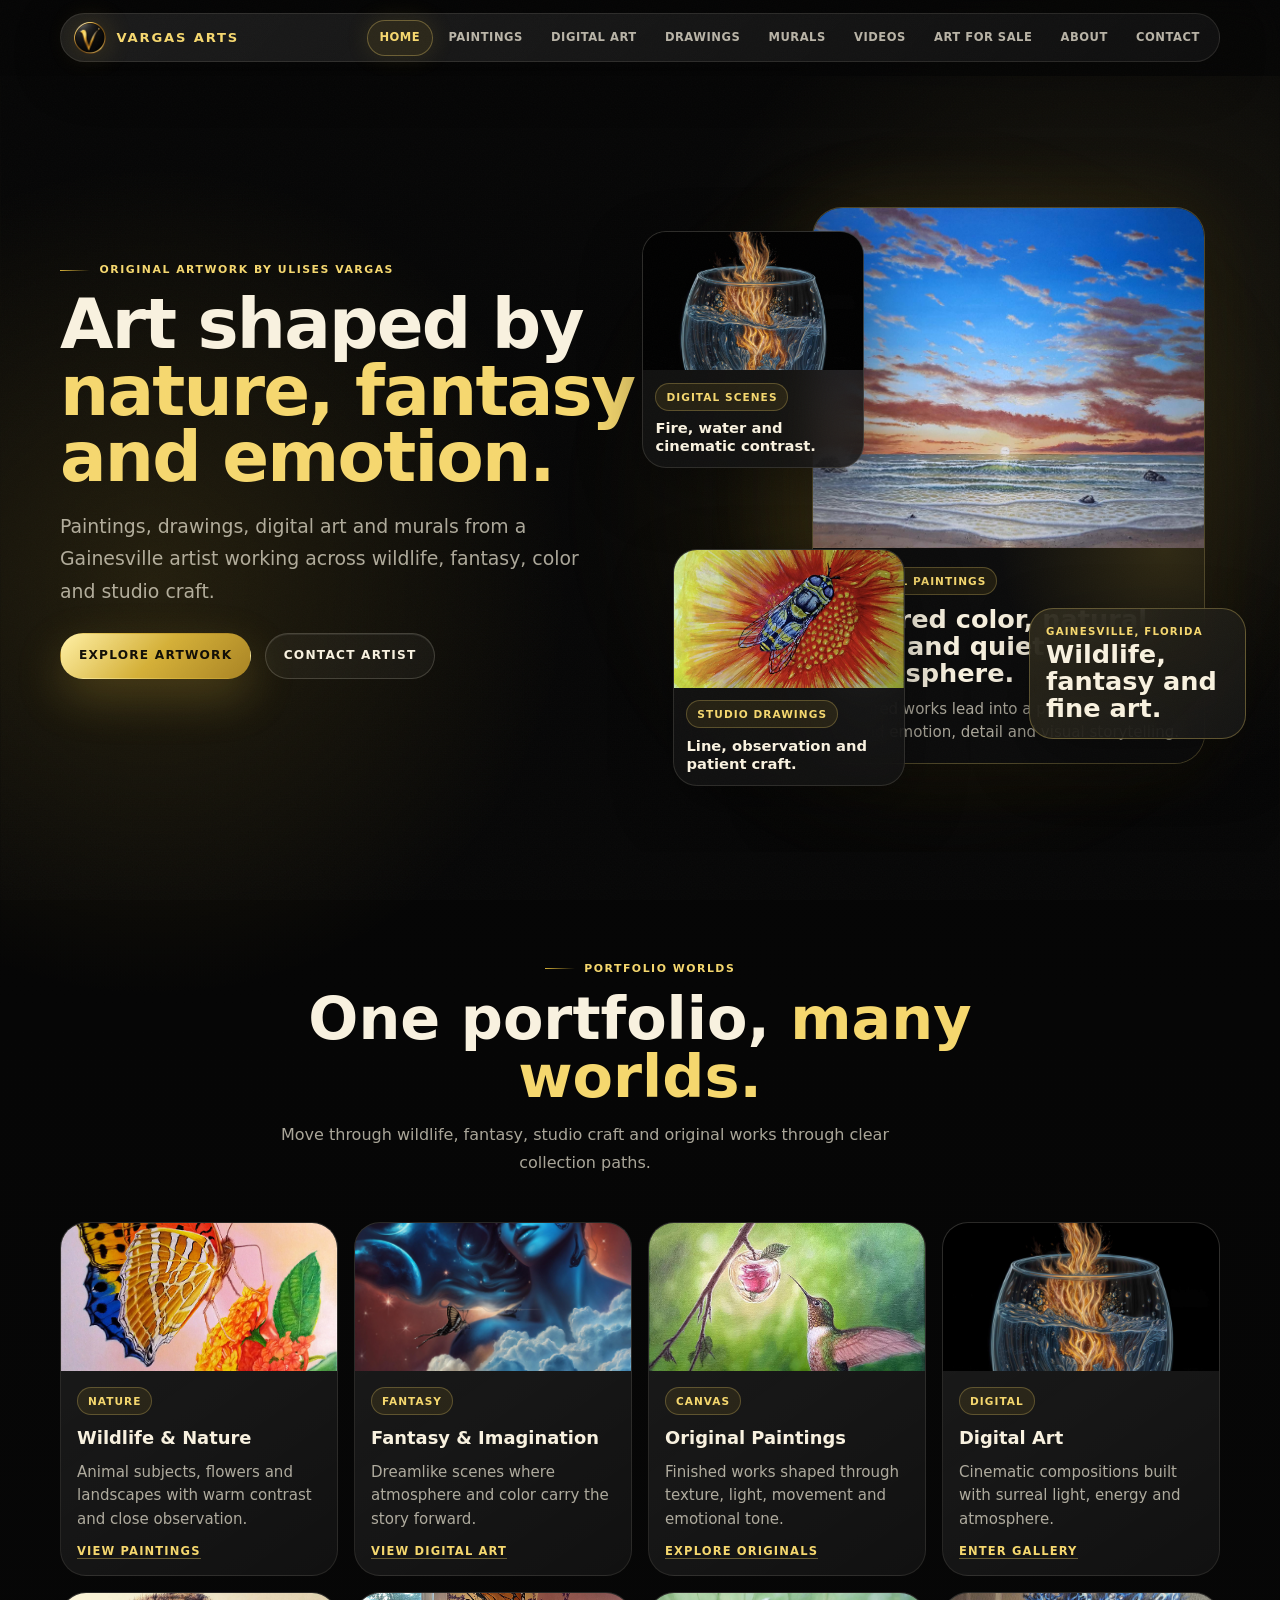
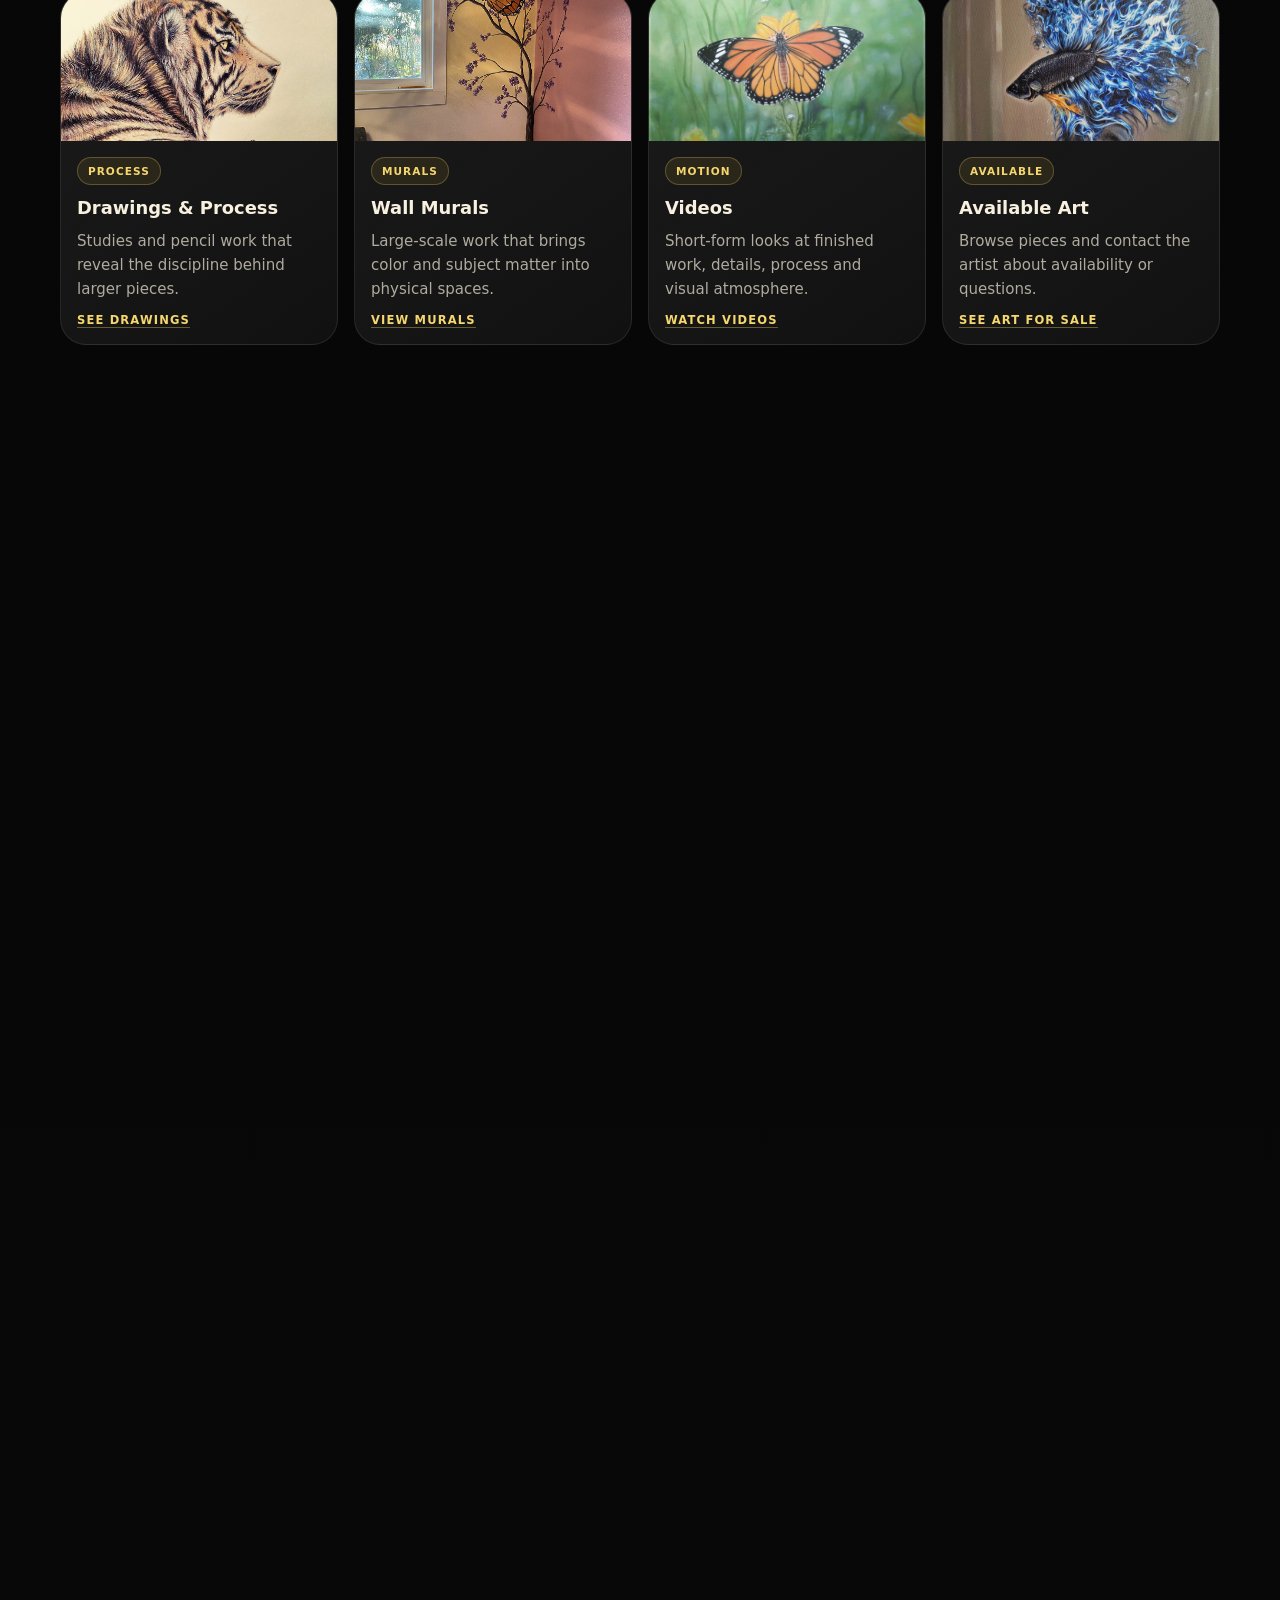
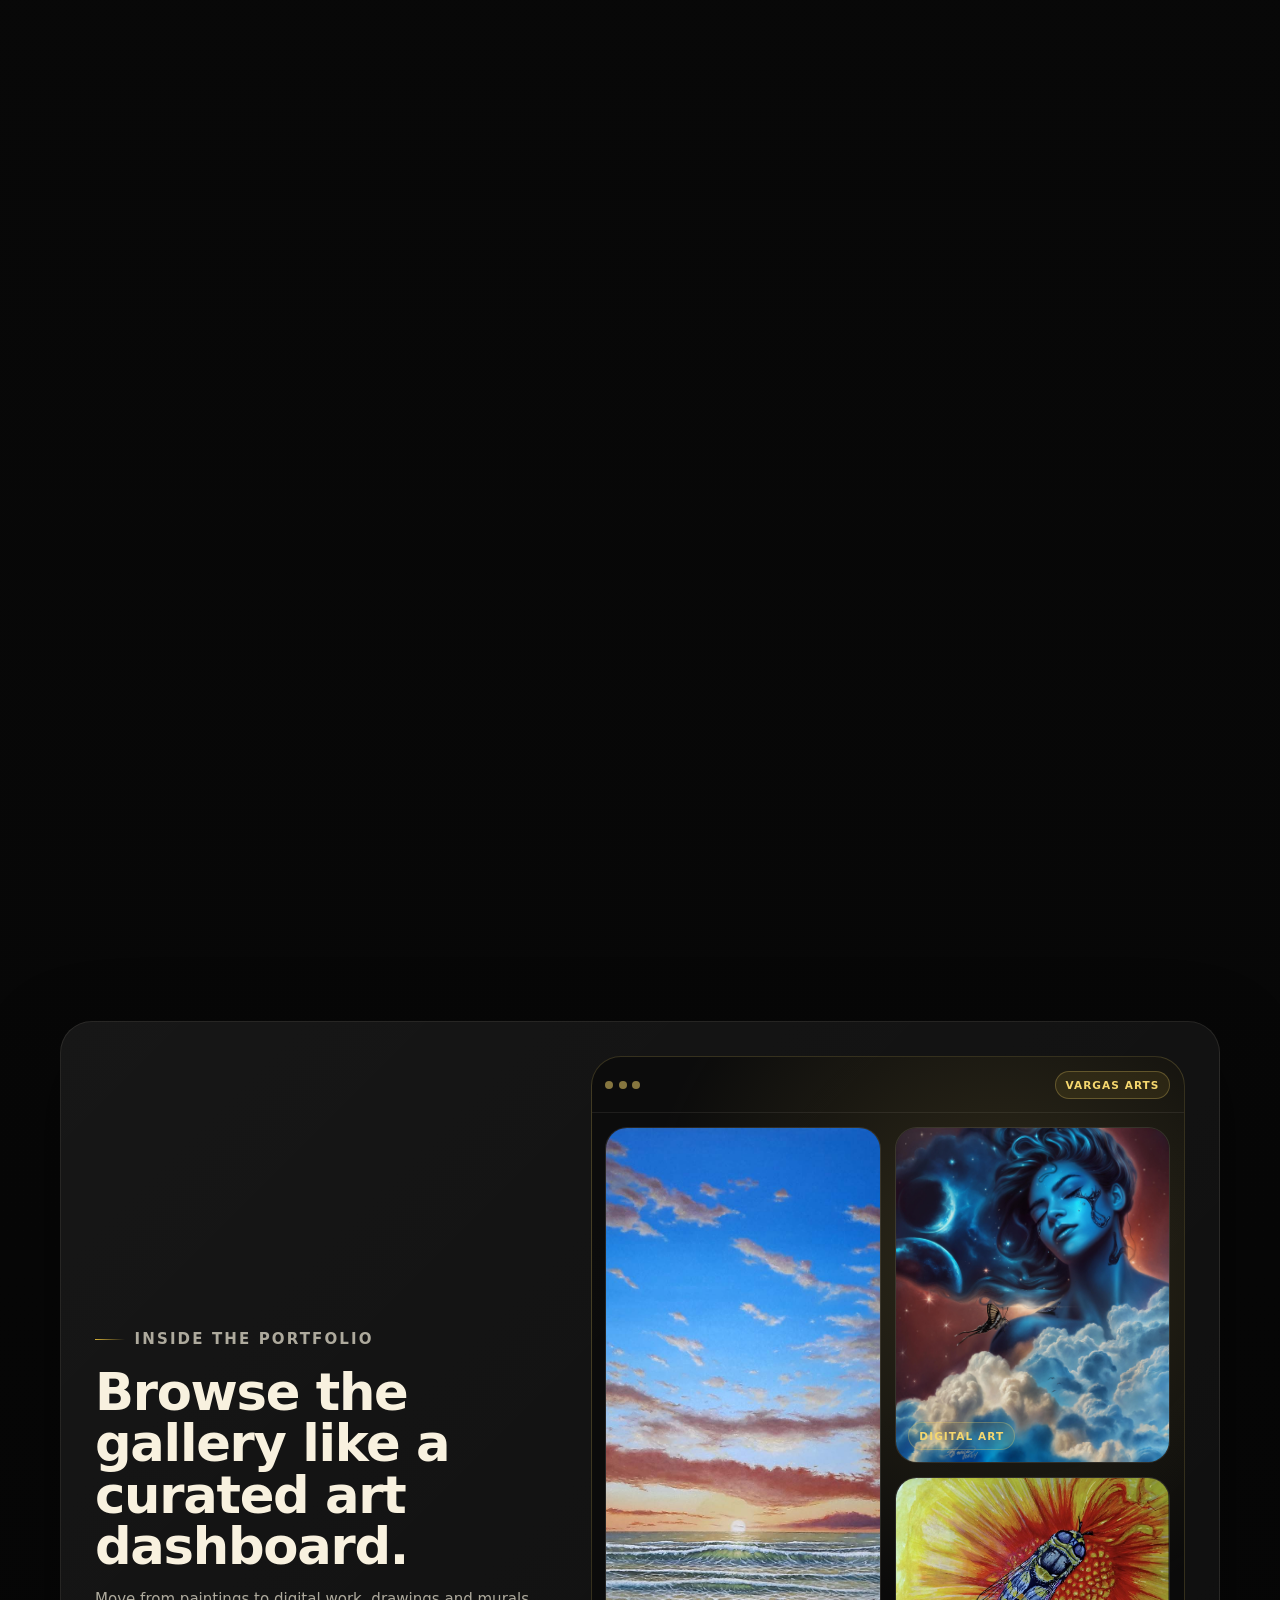
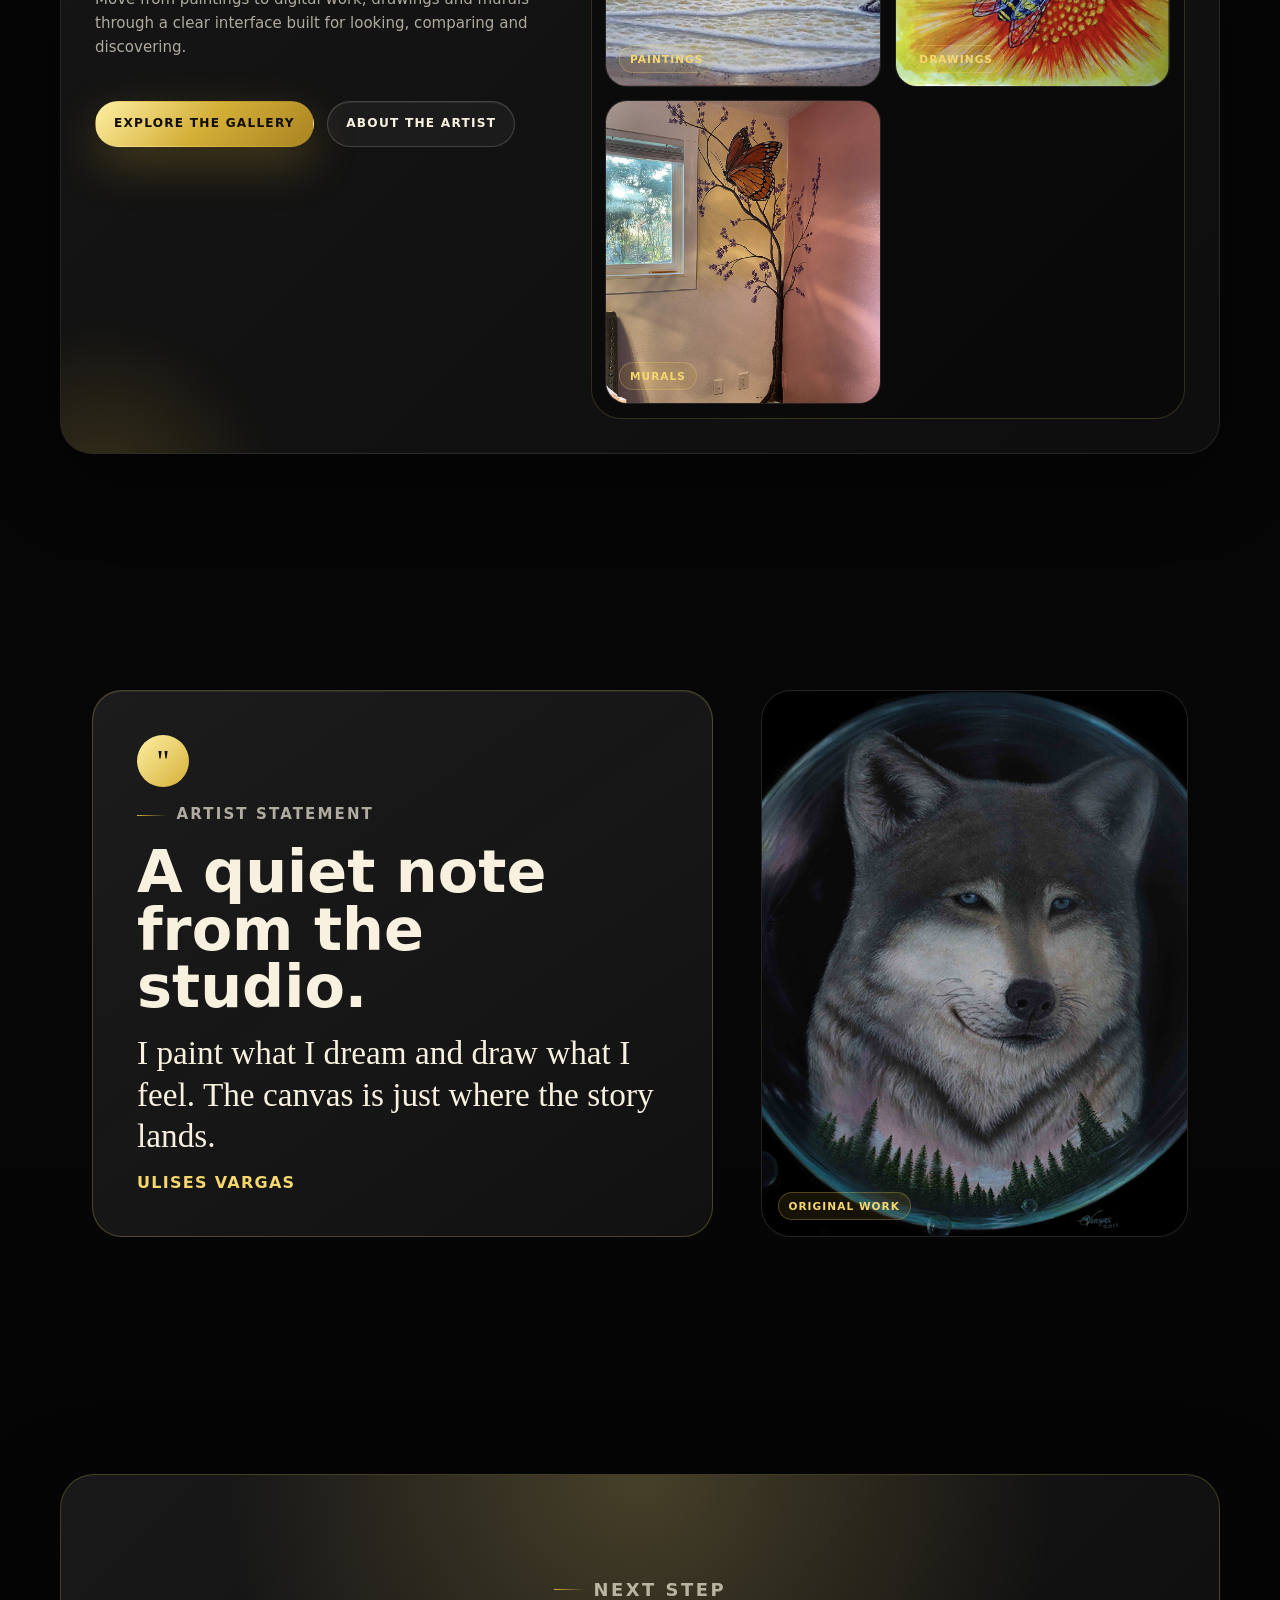
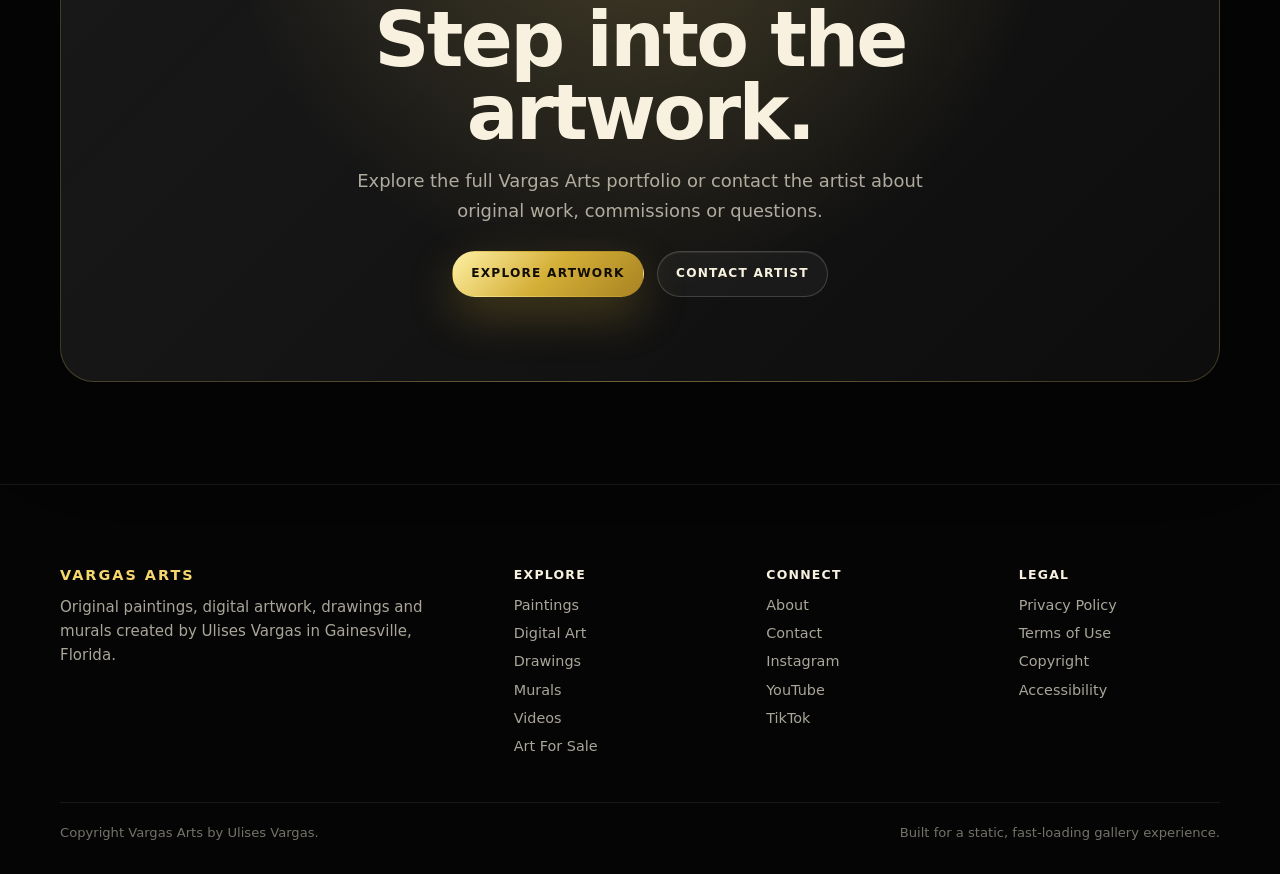
==== commit 5eb14af7: "Polish modular homepage and unify Vargas navigation" ====
--- a/index.html
+++ b/index.html
@@ -314,17 +314,21 @@
     }
 
     .brand-mark {
-      display: grid;
+      display: inline-flex;
       width: 32px;
       height: 32px;
-      place-items: center;
-      border: 1px solid rgba(245, 215, 110, .46);
+      align-items: center;
+      justify-content: center;
+      flex: 0 0 32px;
       border-radius: 50%;
-      color: #151005;
-      background: linear-gradient(135deg, #fff1ad, var(--gold));
-      font-size: .7rem;
-      letter-spacing: 0;
+      background: rgba(255, 255, 255, .04);
       box-shadow: 0 0 28px rgba(212, 175, 55, .22);
+    }
+
+    .brand-mark img {
+      width: 100%;
+      height: 100%;
+      object-fit: contain;
     }
 
     .nav-menu {
@@ -501,6 +505,7 @@
     .mockup-main {
       top: 6%;
       right: 3%;
+      z-index: 2;
       width: min(76%, 480px);
       min-height: 460px;
       animation: floatOne 7s ease-in-out infinite;
@@ -510,6 +515,7 @@
       width: 100%;
       height: 340px;
       object-fit: cover;
+      object-position: center;
     }
 
     .mockup-info {
@@ -556,7 +562,7 @@
 
     .mini-card {
       position: absolute;
-      z-index: 3;
+      z-index: 5;
       overflow: hidden;
       border: 1px solid rgba(248, 241, 223, .12);
       border-radius: 24px;
@@ -570,6 +576,7 @@
       width: 100%;
       height: 138px;
       object-fit: cover;
+      object-position: center;
     }
 
     .mini-card .mini-body {
@@ -584,24 +591,24 @@
     }
 
     .mini-one {
-      left: 1%;
-      top: 14%;
-      width: min(38%, 220px);
+      left: -12%;
+      top: 10%;
+      width: min(43%, 246px);
       animation: floatTwo 8s ease-in-out infinite;
     }
 
     .mini-two {
-      left: 7%;
-      bottom: 1%;
-      width: min(42%, 236px);
+      left: -6%;
+      bottom: -4%;
+      width: min(45%, 252px);
       animation: floatThree 7.5s ease-in-out infinite;
     }
 
     .badge-card {
       position: absolute;
-      right: 1%;
-      bottom: 7%;
-      z-index: 4;
+      right: -5%;
+      bottom: 4%;
+      z-index: 6;
       display: grid;
       gap: .25rem;
       width: min(42%, 236px);
@@ -628,59 +635,6 @@
     .badge-card strong {
       font-size: clamp(1.2rem, 2vw, 1.65rem);
       line-height: 1.05;
-    }
-
-    .category-strip {
-      padding: 0 0 clamp(44px, 6vw, 76px);
-    }
-
-    .strip-shell {
-      display: flex;
-      align-items: center;
-      gap: .8rem;
-      overflow: hidden;
-      padding: .75rem;
-      border: 1px solid rgba(248, 241, 223, .08);
-      border-radius: 999px;
-      background: rgba(255, 255, 255, .035);
-      box-shadow: inset 0 1px 0 rgba(255, 255, 255, .06);
-    }
-
-    .strip-label {
-      flex: 0 0 auto;
-      padding: .52rem .72rem;
-      border-radius: 999px;
-      color: #151005;
-      background: linear-gradient(135deg, #fff0a4, var(--gold));
-      font-size: .68rem;
-      font-weight: 900;
-      letter-spacing: .11em;
-      text-transform: uppercase;
-    }
-
-    .strip-items {
-      display: flex;
-      flex: 1;
-      justify-content: space-around;
-      gap: .65rem;
-      min-width: 0;
-    }
-
-    .strip-items a {
-      display: inline-flex;
-      align-items: center;
-      justify-content: center;
-      min-height: 36px;
-      padding: .48rem .72rem;
-      border: 1px solid rgba(245, 215, 110, .14);
-      border-radius: 999px;
-      color: var(--muted);
-      background: rgba(0, 0, 0, .2);
-      font-size: .72rem;
-      font-weight: 820;
-      letter-spacing: .08em;
-      text-transform: uppercase;
-      white-space: nowrap;
     }
 
     .collection-grid {
@@ -1304,18 +1258,6 @@
       .path-options {
         grid-template-columns: repeat(2, minmax(0, 1fr));
       }
-
-      .strip-shell {
-        align-items: flex-start;
-        border-radius: 28px;
-        flex-direction: column;
-      }
-
-      .strip-items {
-        width: 100%;
-        justify-content: flex-start;
-        flex-wrap: wrap;
-      }
     }
 
     @media (max-width: 680px) {
@@ -1505,7 +1447,9 @@
   <header class="site-header" id="site-header">
     <nav class="container nav-shell" aria-label="Primary navigation">
       <a class="brand" href="./index.html" aria-label="Vargas Arts home">
-        <span class="brand-mark" aria-hidden="true">VA</span>
+        <span class="brand-mark" aria-hidden="true">
+          <img src="./assets/img/Yofabicon.png" alt="">
+        </span>
         <span>Vargas Arts</span>
       </a>
 
@@ -1555,10 +1499,10 @@
           </article>
 
           <article class="mini-card mini-one">
-            <img src="./assets/img/digital_art/Fantasyc.jpg" alt="Fantasy digital artwork by Ulises Vargas" loading="lazy">
+            <img src="./assets/img/digital_art/Fire_on_Water.jpg" alt="Fire on Water digital artwork by Ulises Vargas" loading="lazy">
             <div class="mini-body">
               <span class="mini-label">Digital Scenes</span>
-              <strong>Dreamlike worlds with cinematic light.</strong>
+              <strong>Fire, water and cinematic contrast.</strong>
             </div>
           </article>
 
@@ -1574,20 +1518,6 @@
             <span>Gainesville, Florida</span>
             <strong>Wildlife, fantasy and fine art.</strong>
           </div>
-        </div>
-      </div>
-    </section>
-
-    <section class="category-strip" aria-label="Portfolio categories">
-      <div class="container strip-shell reveal">
-        <span class="strip-label">Portfolio</span>
-        <div class="strip-items">
-          <a href="./paintings.html">Paintings</a>
-          <a href="./digital_art.html">Digital Art</a>
-          <a href="./drawings.html">Drawings</a>
-          <a href="./wall_murals.html">Murals</a>
-          <a href="./videos.html">Videos</a>
-          <a href="./sales.html">Art For Sale</a>
         </div>
       </div>
     </section>
@@ -1624,7 +1554,7 @@
           </article>
 
           <article class="collection-card reveal">
-            <img src="./assets/img/paintings/Alpha.jpg" alt="Original painting by Ulises Vargas" loading="lazy">
+            <img src="./assets/img/paintings/ForbiddenNectar.jpg" alt="Forbidden Nectar painting by Ulises Vargas" loading="lazy">
             <div class="collection-body">
               <span class="chip">Canvas</span>
               <h3>Original Paintings</h3>
@@ -1674,7 +1604,7 @@
           </article>
 
           <article class="collection-card reveal">
-            <img src="./assets/img/paintings/wildlifeZ.jpg" alt="Wildlife artwork available through Vargas Arts" loading="lazy">
+            <img src="./assets/img/paintings/Bettaff.jpg" alt="Betta fish painting available through Vargas Arts" loading="lazy">
             <div class="collection-body">
               <span class="chip">Available</span>
               <h3>Available Art</h3>
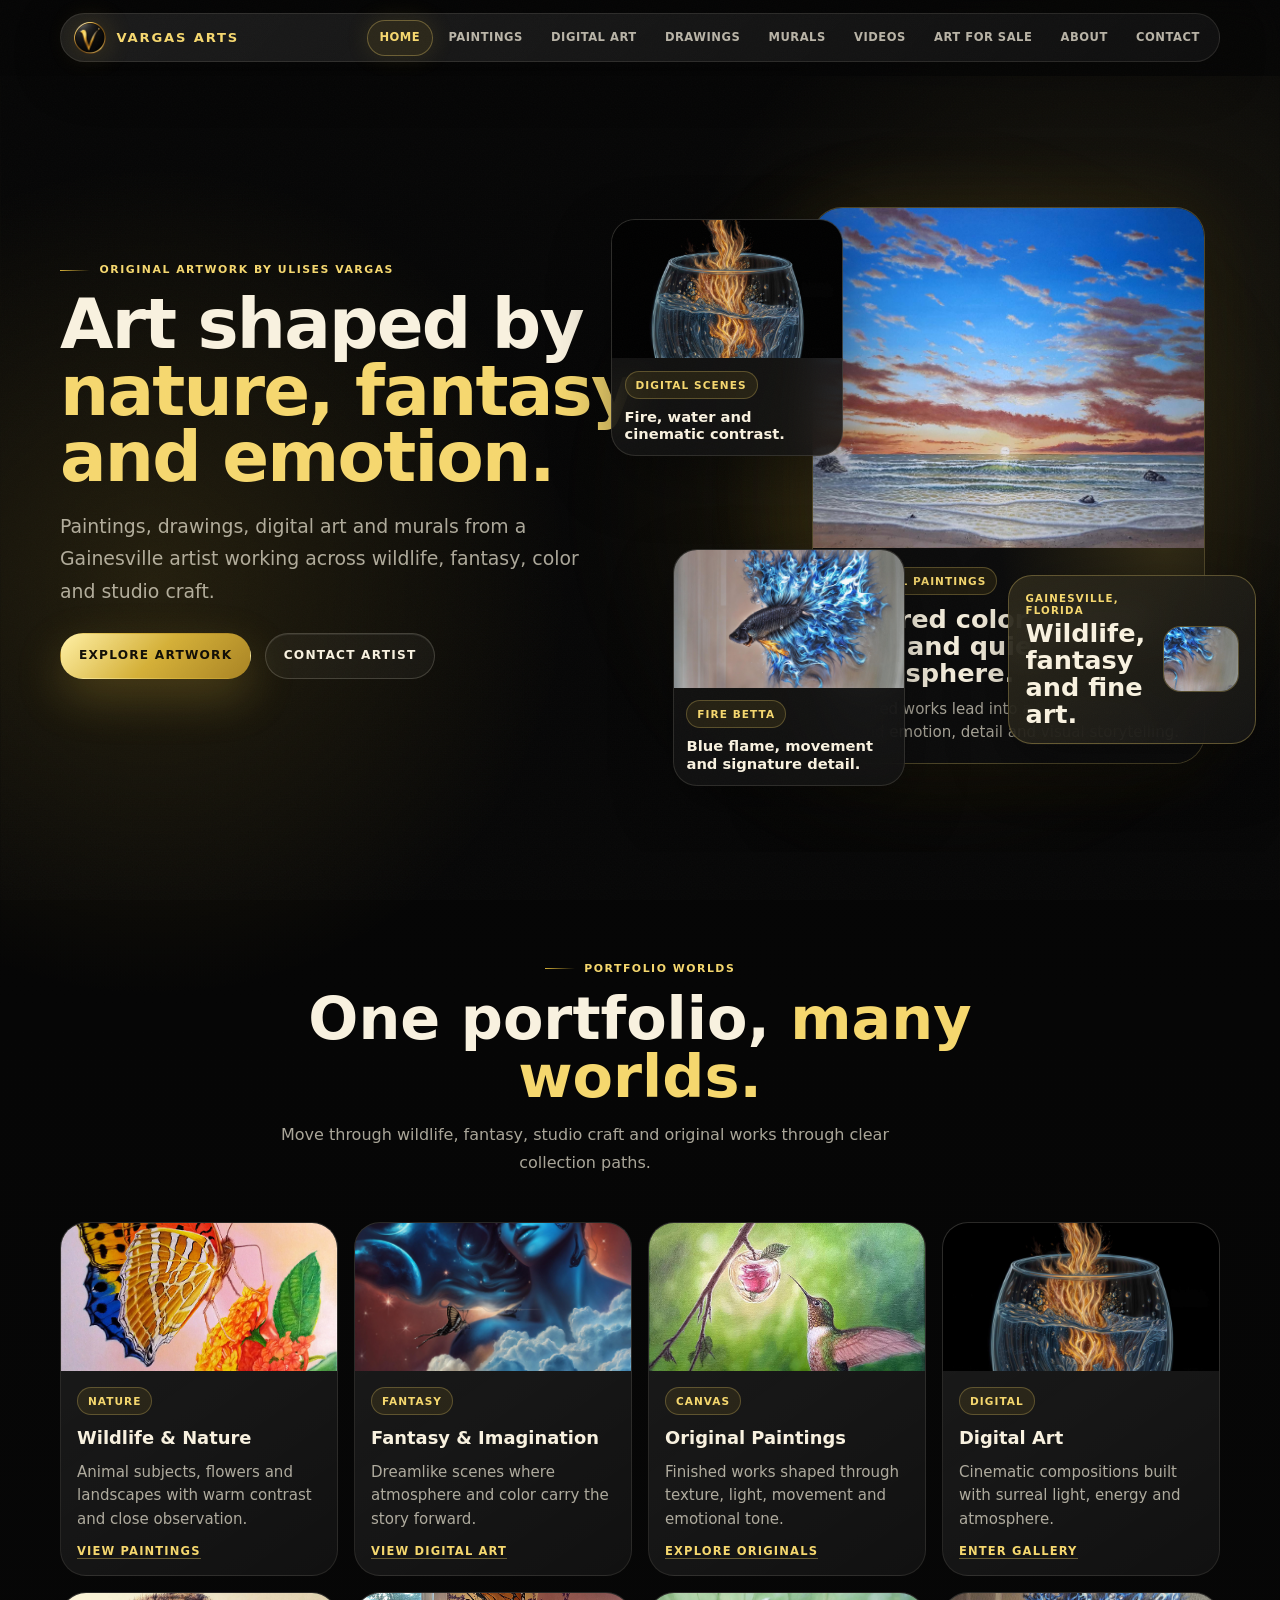
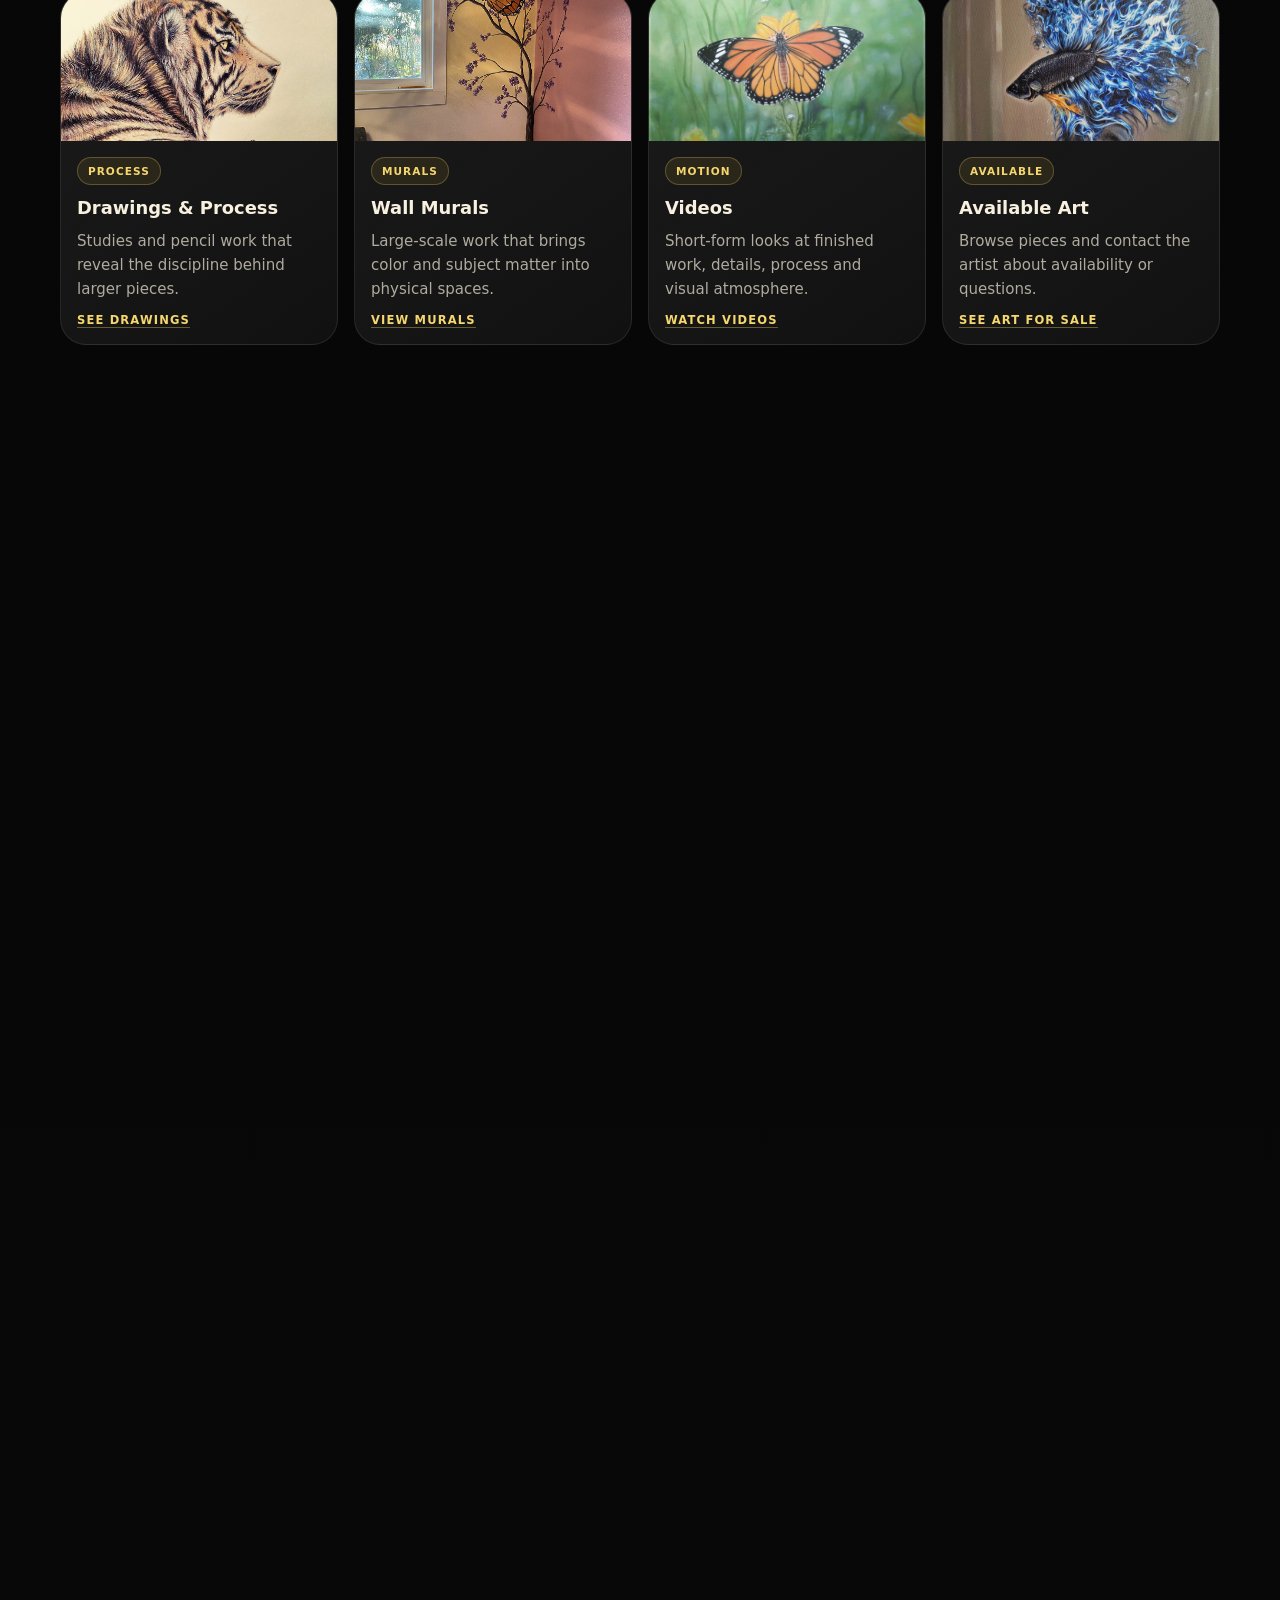
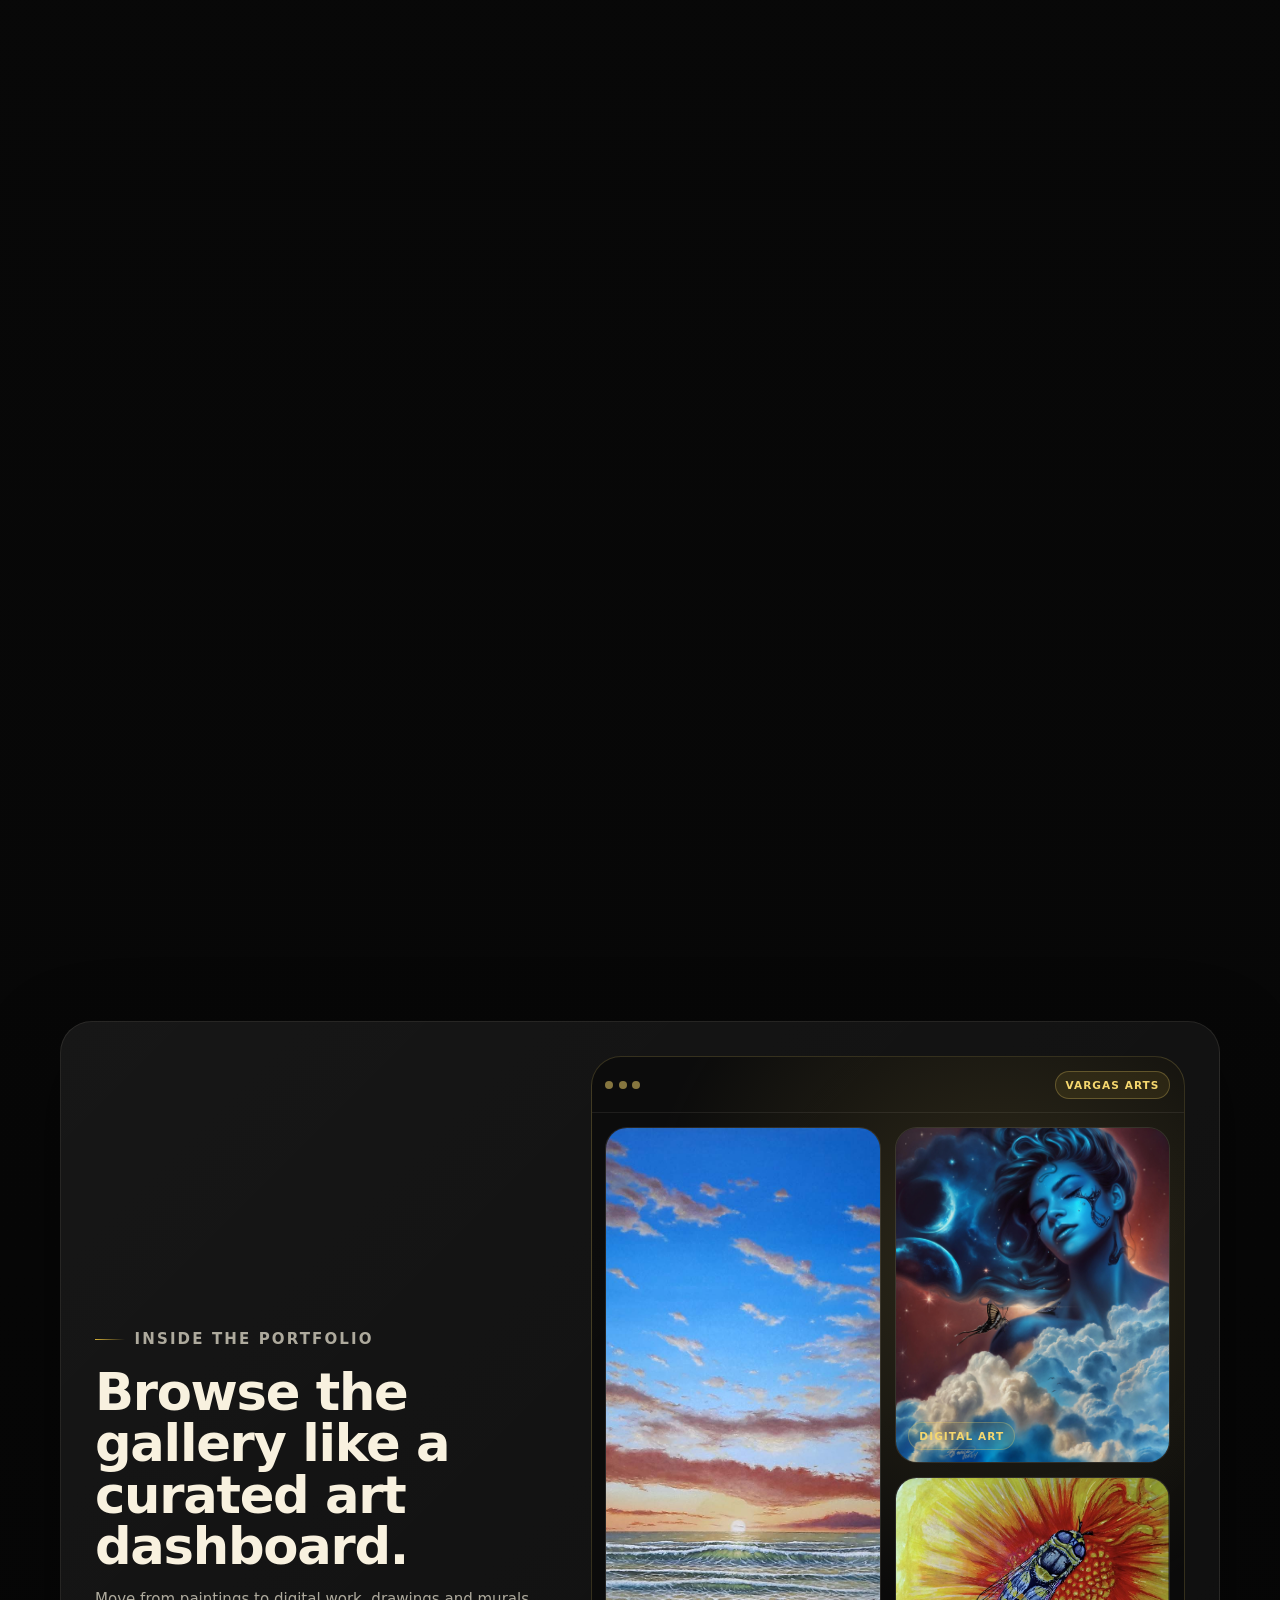
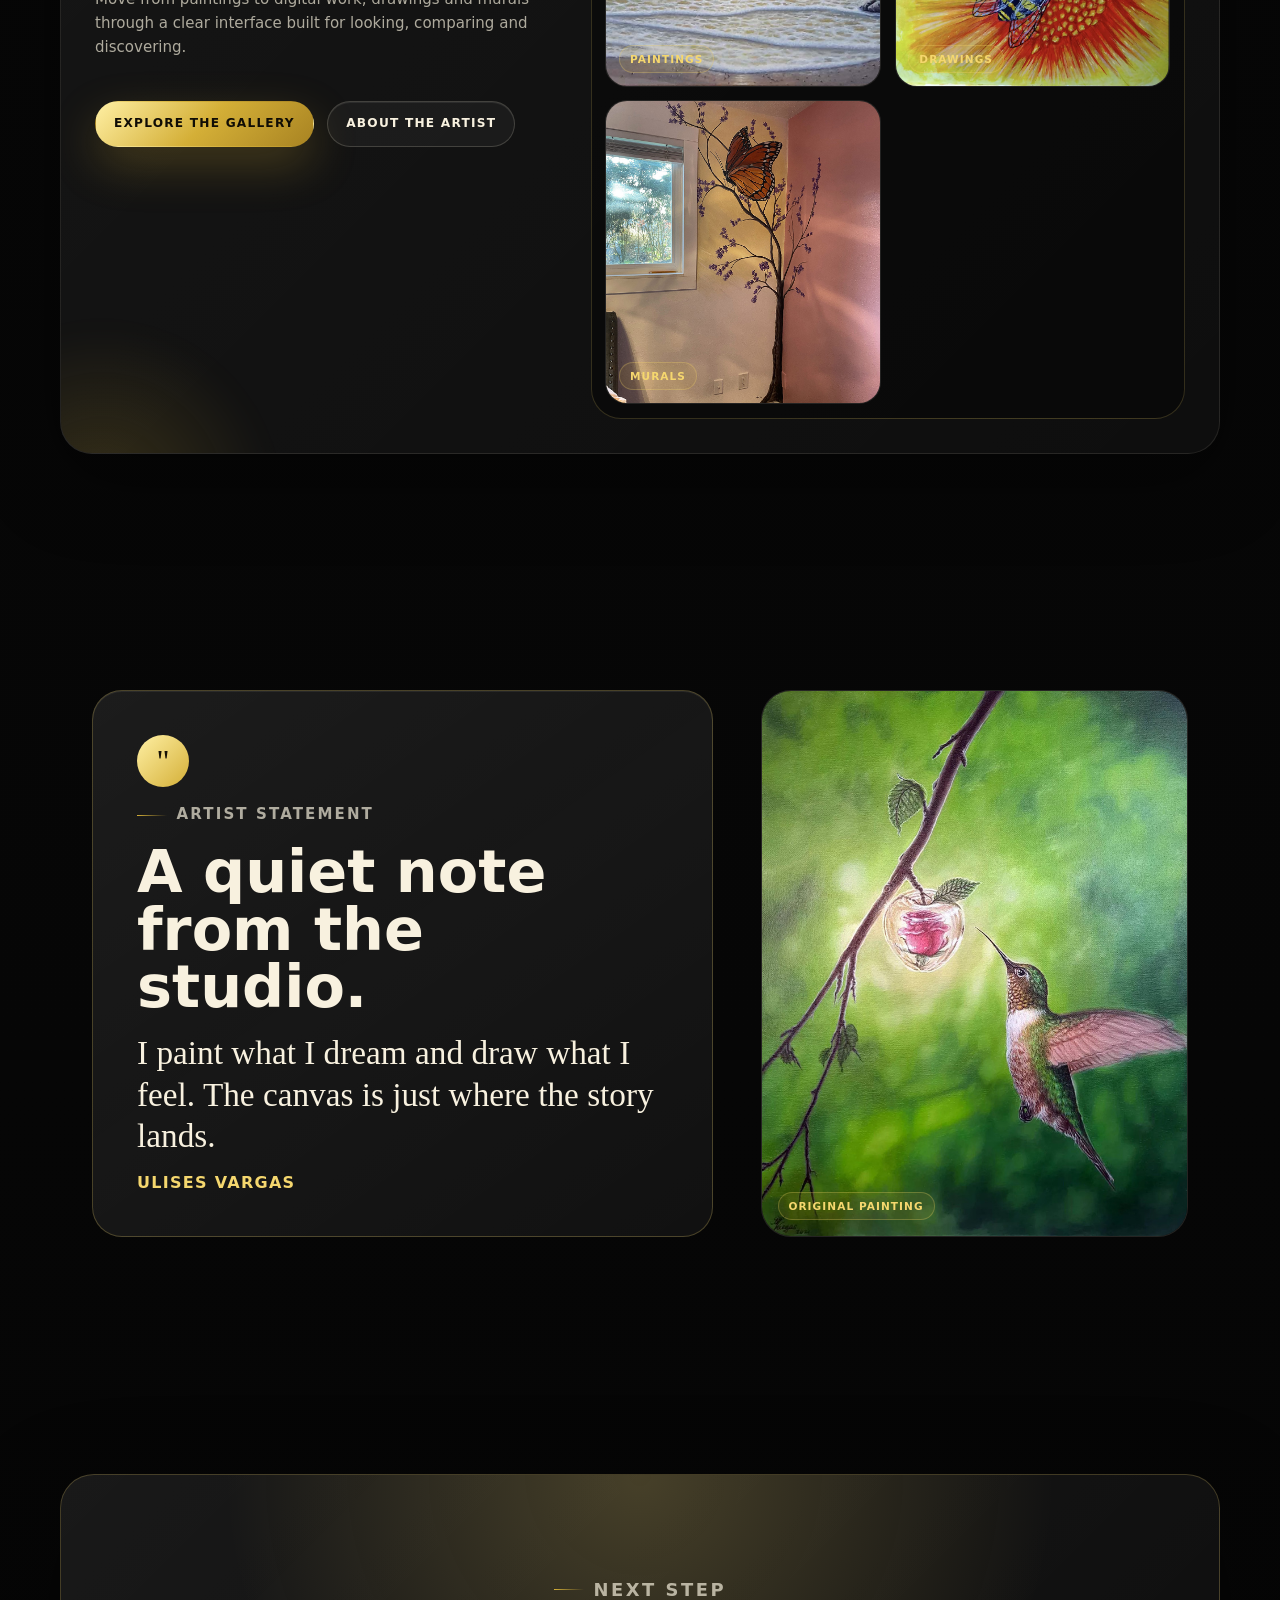
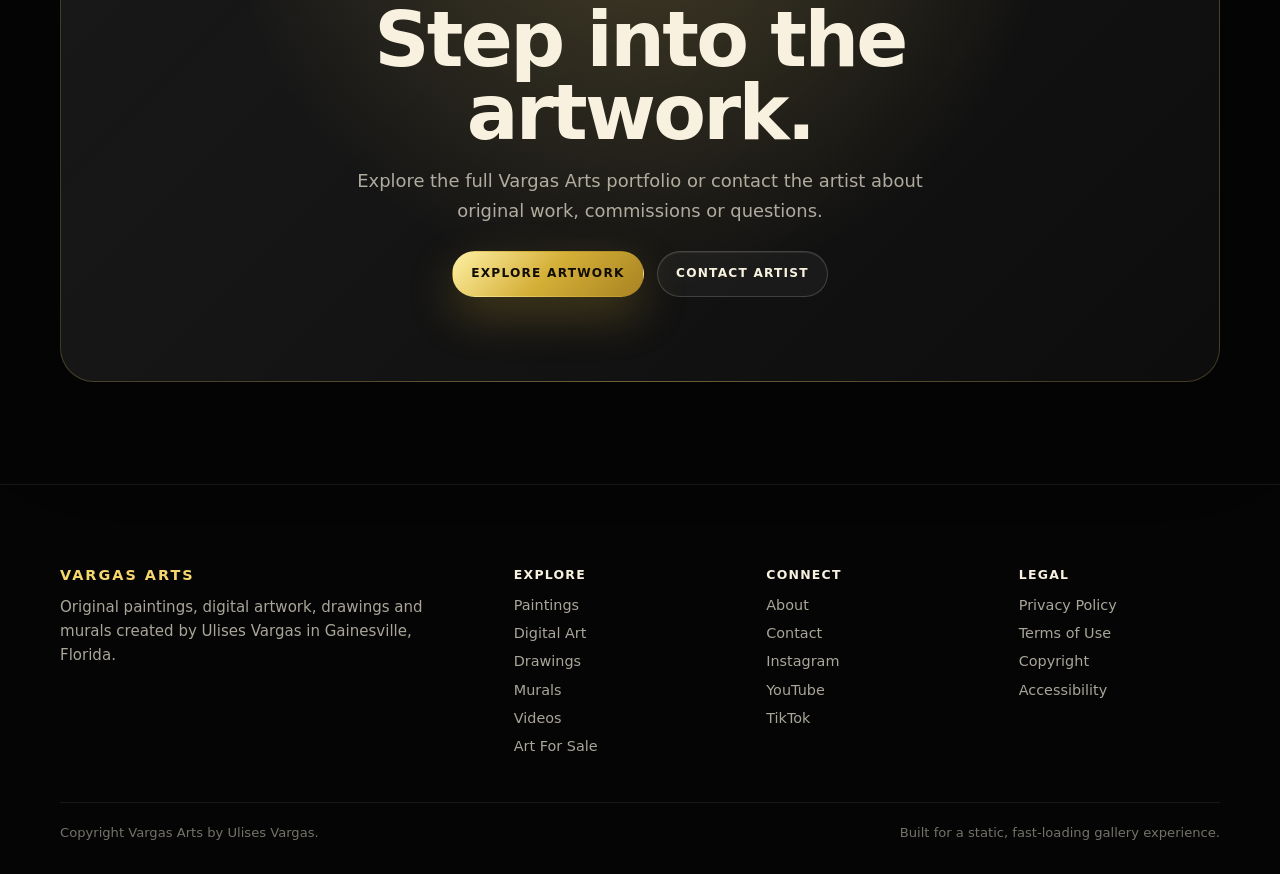
==== commit 1d80ef2f: "Final polish artwork selections and cursor glow" ====
--- a/index.html
+++ b/index.html
@@ -107,6 +107,41 @@
       background-image: url("data:image/svg+xml,%3Csvg xmlns='http://www.w3.org/2000/svg' width='130' height='130'%3E%3Cfilter id='n'%3E%3CfeTurbulence type='fractalNoise' baseFrequency='.82' numOctaves='3' stitchTiles='stitch'/%3E%3C/filter%3E%3Crect width='100%25' height='100%25' filter='url(%23n)' opacity='.5'/%3E%3C/svg%3E");
     }
 
+    .cursor-glow {
+      position: fixed;
+      left: 0;
+      top: 0;
+      z-index: 59;
+      display: none;
+      width: 12px;
+      height: 12px;
+      border-radius: 50%;
+      pointer-events: none;
+      opacity: 0;
+      background: rgba(245, 215, 110, .86);
+      box-shadow: 0 0 18px rgba(245, 215, 110, .46);
+      transform: translate3d(-999px, -999px, 0);
+      transition: opacity .42s ease;
+      will-change: transform, opacity;
+    }
+
+    .cursor-glow::before {
+      content: "";
+      position: absolute;
+      left: 50%;
+      top: 50%;
+      width: 74px;
+      height: 74px;
+      border-radius: inherit;
+      background: radial-gradient(circle, rgba(245, 215, 110, .24), rgba(212, 175, 55, .12) 34%, transparent 72%);
+      filter: blur(8px);
+      transform: translate(-50%, -50%);
+    }
+
+    .cursor-glow.is-visible {
+      opacity: .72;
+    }
+
     a {
       color: inherit;
       text-decoration: none;
@@ -591,9 +626,9 @@
     }
 
     .mini-one {
-      left: -12%;
-      top: 10%;
-      width: min(43%, 246px);
+      left: -18%;
+      top: 8%;
+      width: min(45%, 258px);
       animation: floatTwo 8s ease-in-out infinite;
     }
 
@@ -606,12 +641,14 @@
 
     .badge-card {
       position: absolute;
-      right: -5%;
-      bottom: 4%;
+      right: -7%;
+      bottom: 3%;
       z-index: 6;
       display: grid;
-      gap: .25rem;
-      width: min(42%, 236px);
+      grid-template-columns: minmax(0, 1fr) 76px;
+      gap: .8rem;
+      align-items: center;
+      width: min(48%, 282px);
       padding: 1rem;
       border: 1px solid rgba(245, 215, 110, .3);
       border-radius: 24px;
@@ -624,6 +661,12 @@
       animation: floatTwo 8.5s ease-in-out infinite reverse;
     }
 
+    .badge-copy {
+      display: grid;
+      gap: .28rem;
+      min-width: 0;
+    }
+
     .badge-card span {
       color: var(--champagne);
       font-size: .64rem;
@@ -635,6 +678,26 @@
     .badge-card strong {
       font-size: clamp(1.2rem, 2vw, 1.65rem);
       line-height: 1.05;
+    }
+
+    .signature-window {
+      position: relative;
+      overflow: hidden;
+      height: 66px;
+      border: 1px solid rgba(245, 215, 110, .26);
+      border-radius: 18px;
+      background: rgba(255, 255, 255, .04);
+      box-shadow: inset 0 1px 0 rgba(255, 255, 255, .08);
+    }
+
+    .signature-window img {
+      width: 100%;
+      height: 100%;
+      object-fit: cover;
+      object-position: 100% 100%;
+      transform: scale(2.35);
+      transform-origin: 94% 91%;
+      filter: saturate(1.04) contrast(1.05);
     }
 
     .collection-grid {
@@ -1021,6 +1084,7 @@
       height: 100%;
       min-height: inherit;
       object-fit: cover;
+      object-position: center;
     }
 
     .artist-image span {
@@ -1330,6 +1394,7 @@
         right: 0;
         bottom: 12%;
         width: 58%;
+        grid-template-columns: 1fr;
       }
 
       .mini-card img {
@@ -1408,6 +1473,10 @@
         font-size: .58rem;
       }
 
+      .signature-window {
+        display: none;
+      }
+
       .section-shell,
       .preview-card,
       .dashboard-visual,
@@ -1422,6 +1491,18 @@
       .path-option:hover,
       .button:hover {
         transform: none;
+      }
+    }
+
+    @media (hover: hover) and (pointer: fine) {
+      .cursor-glow {
+        display: block;
+      }
+    }
+
+    @media (max-width: 900px), (hover: none), (pointer: coarse) {
+      .cursor-glow {
+        display: none !important;
       }
     }
 
@@ -1439,11 +1520,17 @@
         opacity: 1;
         transform: none;
       }
+
+      .cursor-glow {
+        display: none !important;
+      }
     }
   </style>
 </head>
 
 <body>
+  <div class="cursor-glow" aria-hidden="true"></div>
+
   <header class="site-header" id="site-header">
     <nav class="container nav-shell" aria-label="Primary navigation">
       <a class="brand" href="./index.html" aria-label="Vargas Arts home">
@@ -1507,16 +1594,21 @@
           </article>
 
           <article class="mini-card mini-two">
-            <img src="./assets/img/drawings/Bee.jpg" alt="Bee drawing by Ulises Vargas" loading="lazy">
+            <img src="./assets/img/digital_art/BetaF.jpg" alt="Fire betta fish digital artwork by Ulises Vargas" loading="lazy">
             <div class="mini-body">
-              <span class="mini-label">Studio Drawings</span>
-              <strong>Line, observation and patient craft.</strong>
+              <span class="mini-label">Fire Betta</span>
+              <strong>Blue flame, movement and signature detail.</strong>
             </div>
           </article>
 
           <div class="badge-card" aria-label="Artist location">
-            <span>Gainesville, Florida</span>
-            <strong>Wildlife, fantasy and fine art.</strong>
+            <div class="badge-copy">
+              <span>Gainesville, Florida</span>
+              <strong>Wildlife, fantasy and fine art.</strong>
+            </div>
+            <div class="signature-window" aria-hidden="true">
+              <img src="./assets/img/digital_art/BetaF.jpg" alt="" loading="lazy">
+            </div>
           </div>
         </div>
       </div>
@@ -1768,8 +1860,8 @@
         </article>
 
         <div class="artist-image reveal">
-          <img src="./assets/img/paintings/Alpha.jpg" alt="Atmospheric original painting by Ulises Vargas" loading="lazy">
-          <span class="chip">Original Work</span>
+          <img src="./assets/img/paintings/ForbiddenNectar.jpg" alt="Forbidden Nectar original painting by Ulises Vargas" loading="lazy">
+          <span class="chip">Original Painting</span>
         </div>
       </div>
     </section>
@@ -1836,6 +1928,7 @@
       var navToggle = document.querySelector(".nav-toggle");
       var navMenu = document.getElementById("primary-menu");
       var reduceMotion = window.matchMedia("(prefers-reduced-motion: reduce)").matches;
+      var finePointer = window.matchMedia("(hover: hover) and (pointer: fine)").matches;
 
       function setMenu(open) {
         if (!header || !navToggle || !navMenu) return;
@@ -1875,6 +1968,41 @@
 
       window.addEventListener("scroll", updateHeader, { passive: true });
       updateHeader();
+
+      var cursorGlow = document.querySelector(".cursor-glow");
+      if (cursorGlow && finePointer && !reduceMotion) {
+        var cursorX = -999;
+        var cursorY = -999;
+        var cursorFrame = null;
+        var cursorFadeTimer = null;
+
+        function drawCursorGlow() {
+          cursorFrame = null;
+          cursorGlow.style.transform = "translate3d(" + (cursorX - 6) + "px, " + (cursorY - 6) + "px, 0)";
+        }
+
+        function requestCursorDraw() {
+          if (cursorFrame) return;
+          cursorFrame = window.requestAnimationFrame(drawCursorGlow);
+        }
+
+        function hideCursorGlow() {
+          cursorGlow.classList.remove("is-visible");
+        }
+
+        window.addEventListener("mousemove", function (event) {
+          cursorX = event.clientX;
+          cursorY = event.clientY;
+          cursorGlow.classList.add("is-visible");
+          requestCursorDraw();
+
+          window.clearTimeout(cursorFadeTimer);
+          cursorFadeTimer = window.setTimeout(hideCursorGlow, 820);
+        }, { passive: true });
+
+        window.addEventListener("mouseleave", hideCursorGlow);
+        window.addEventListener("blur", hideCursorGlow);
+      }
 
       var reveals = document.querySelectorAll(".reveal");
       if (reduceMotion) {
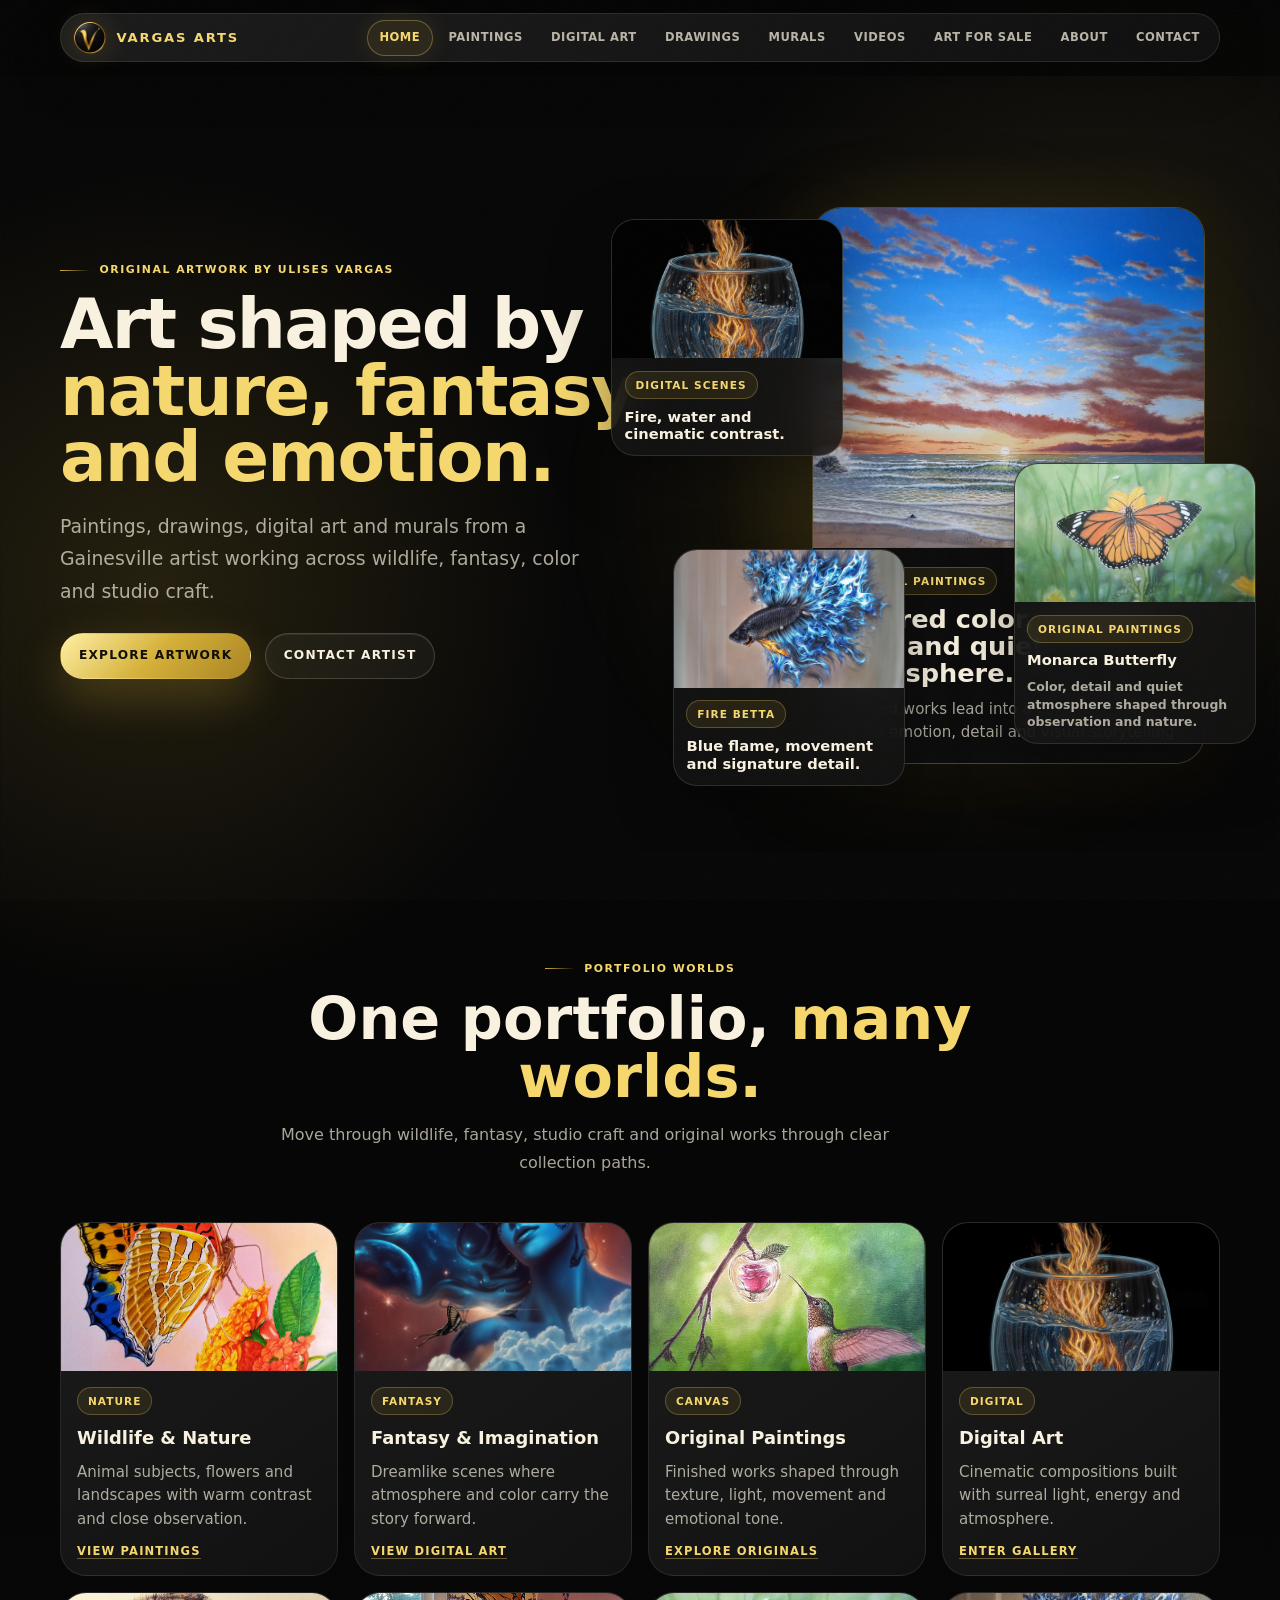
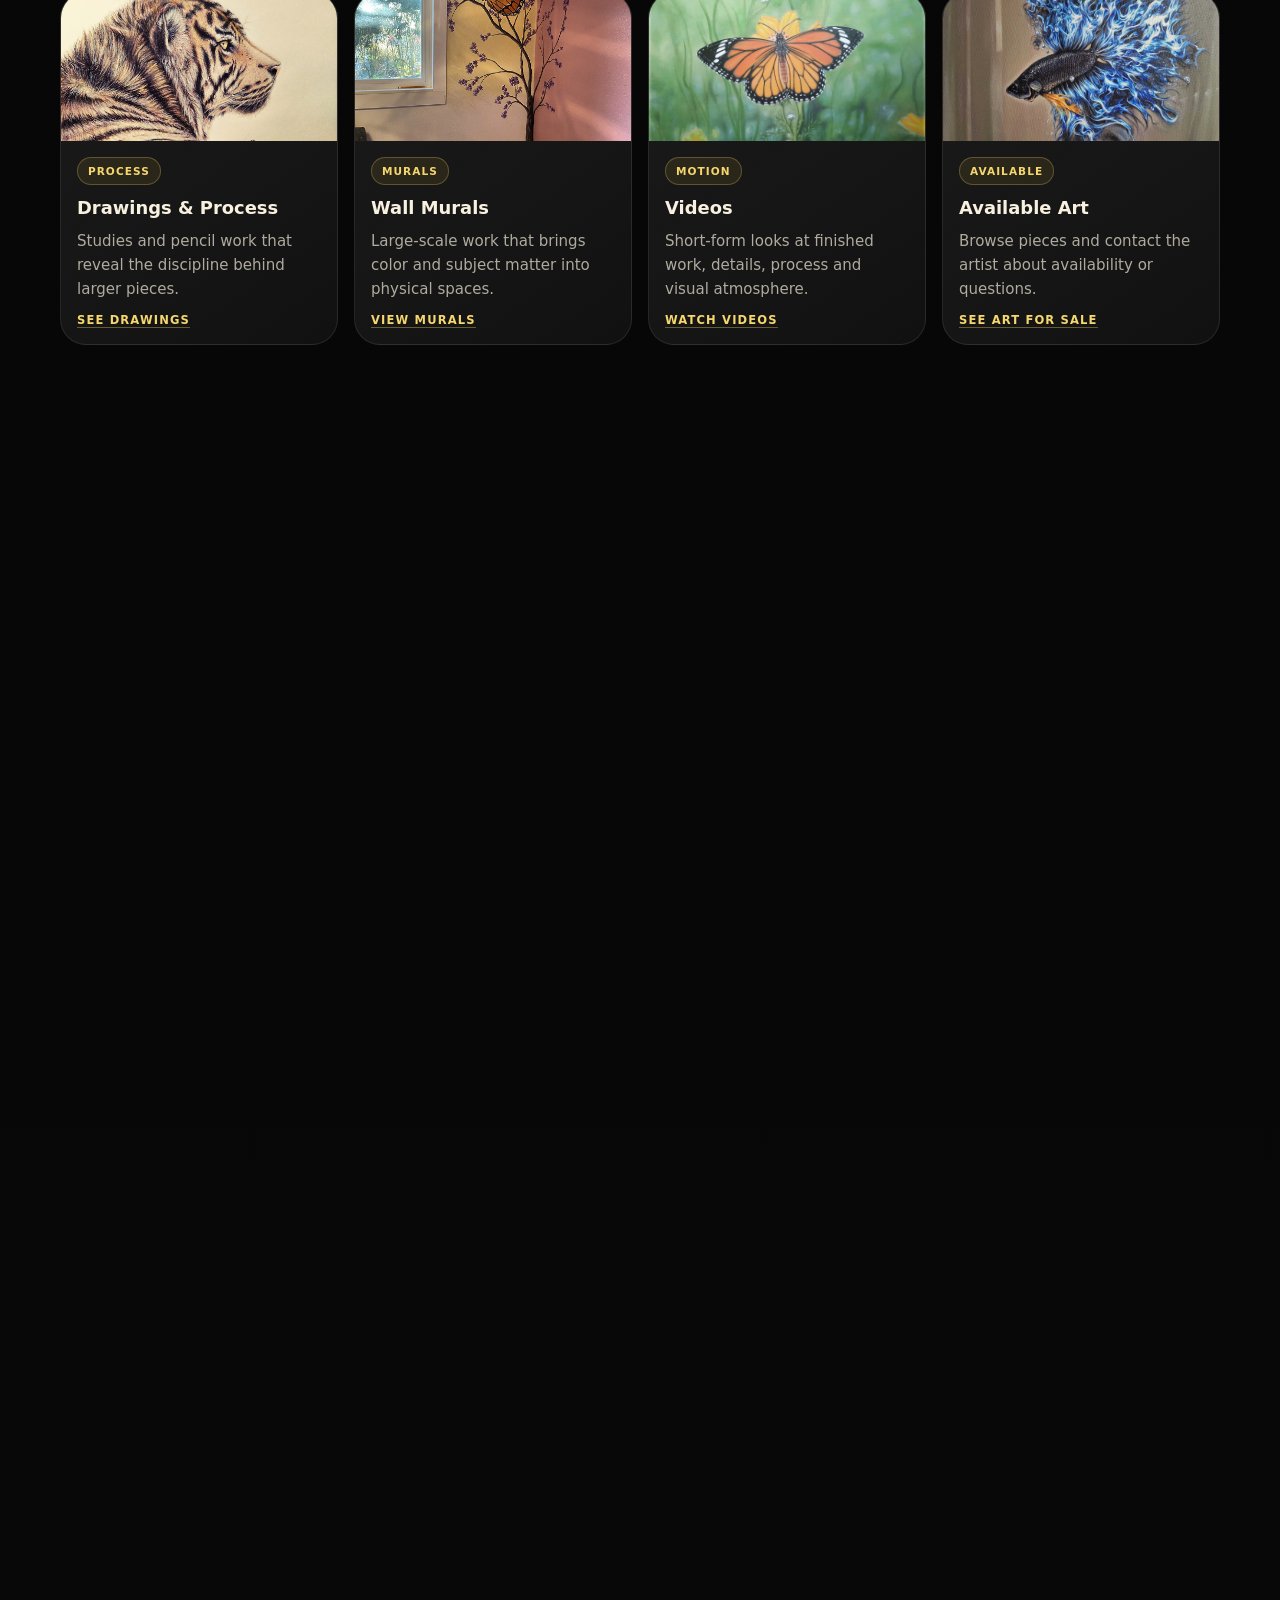
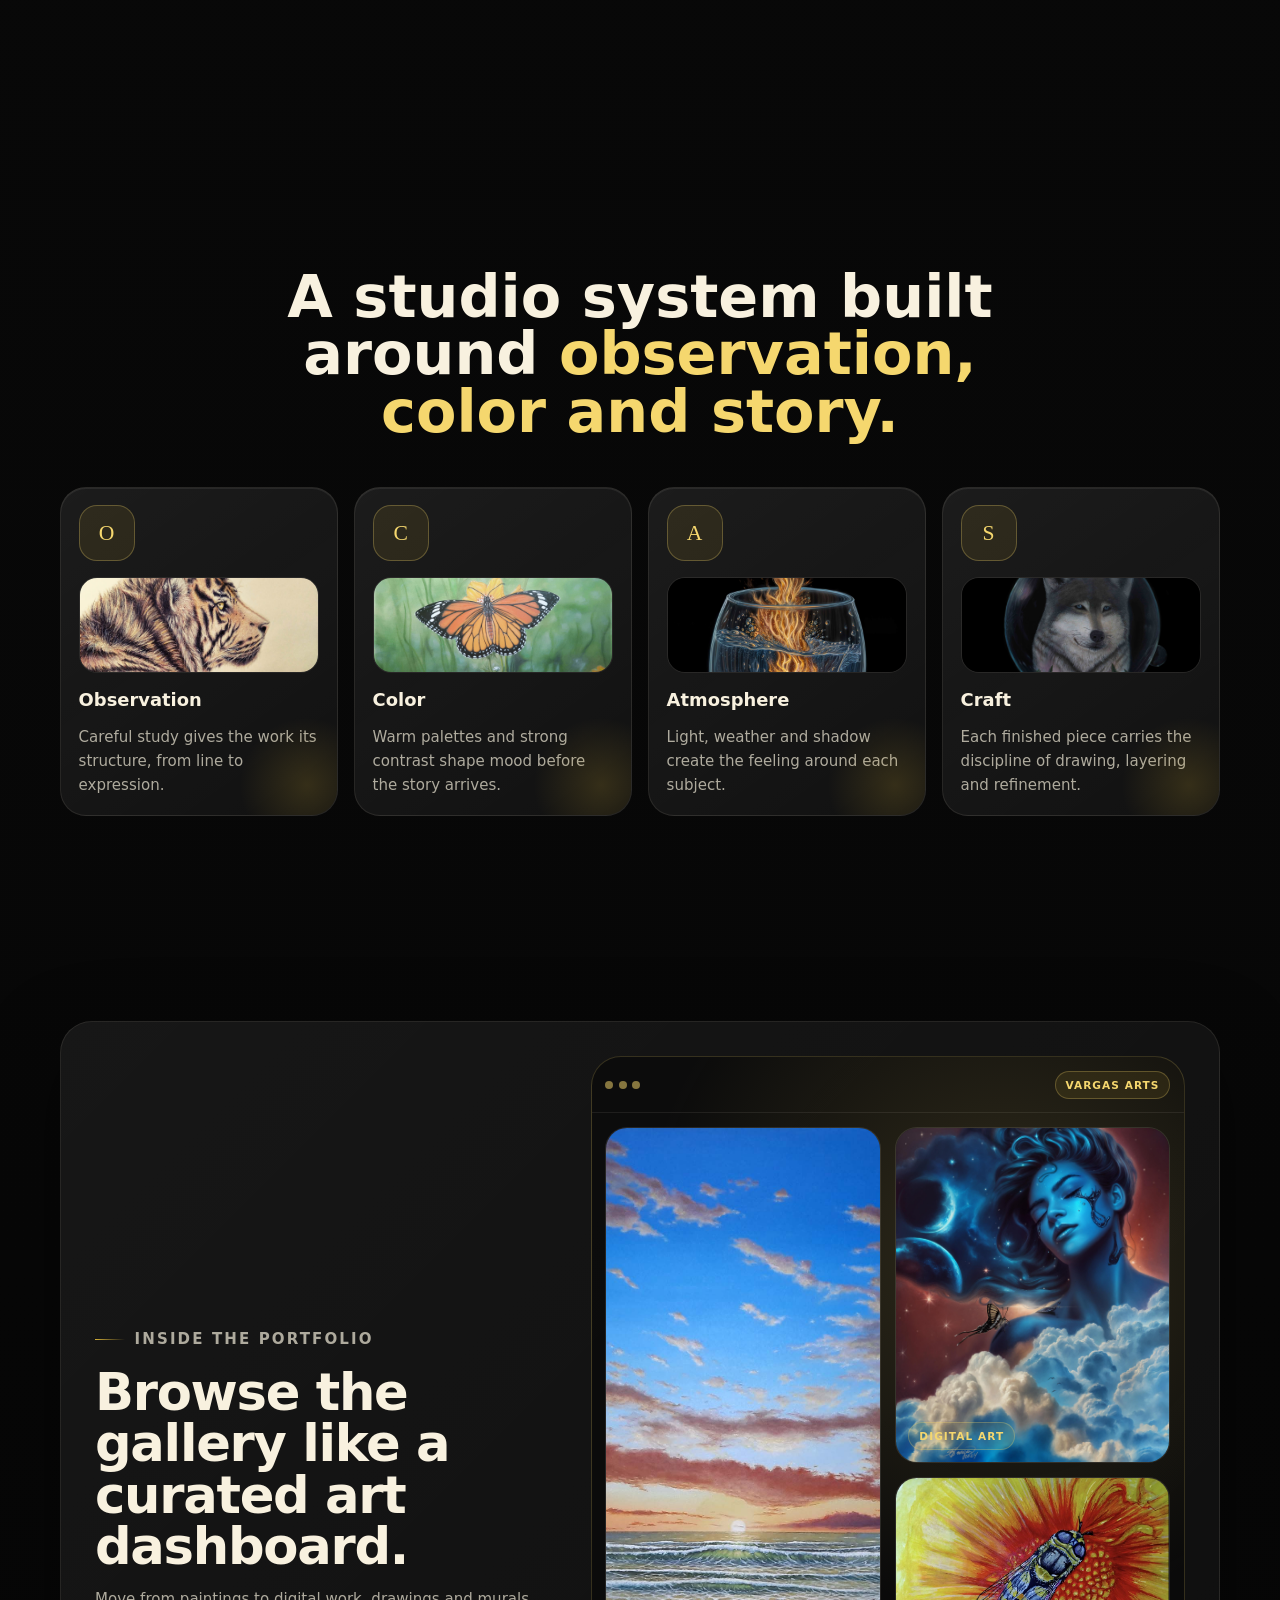
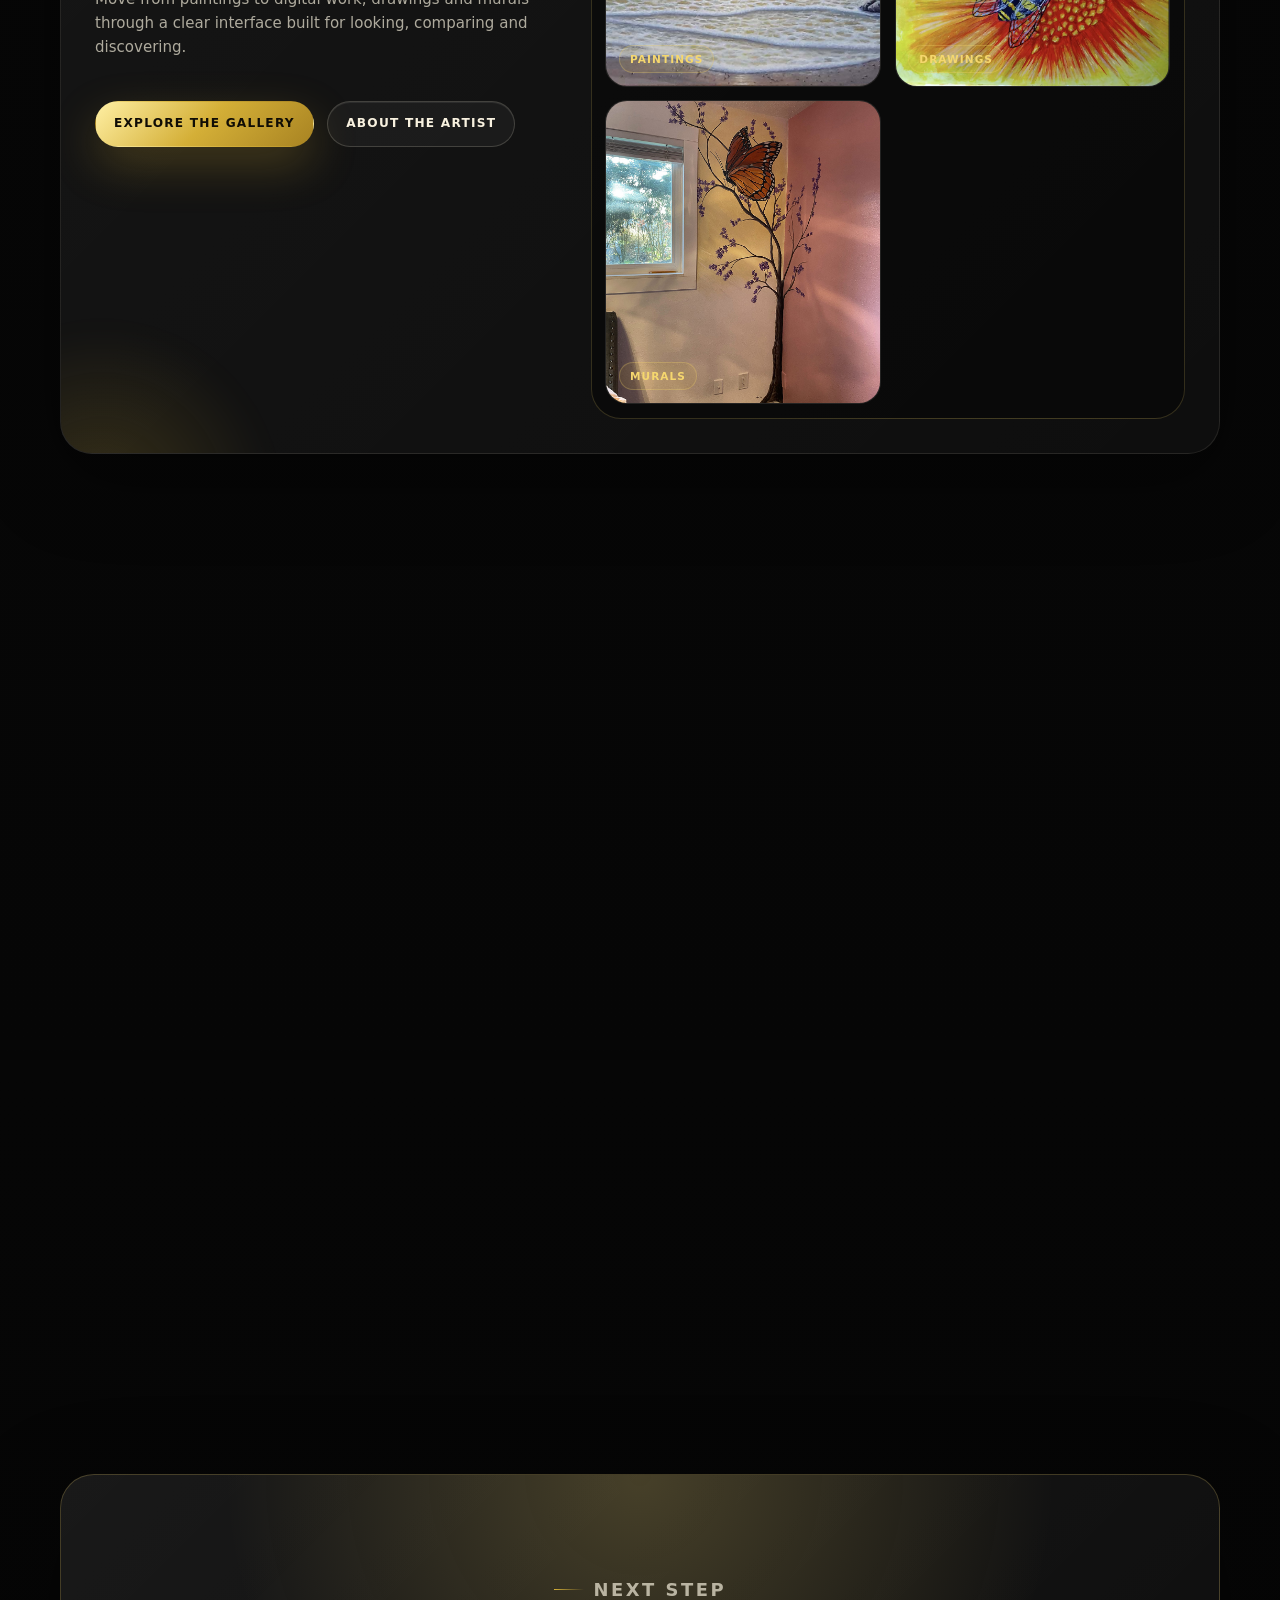
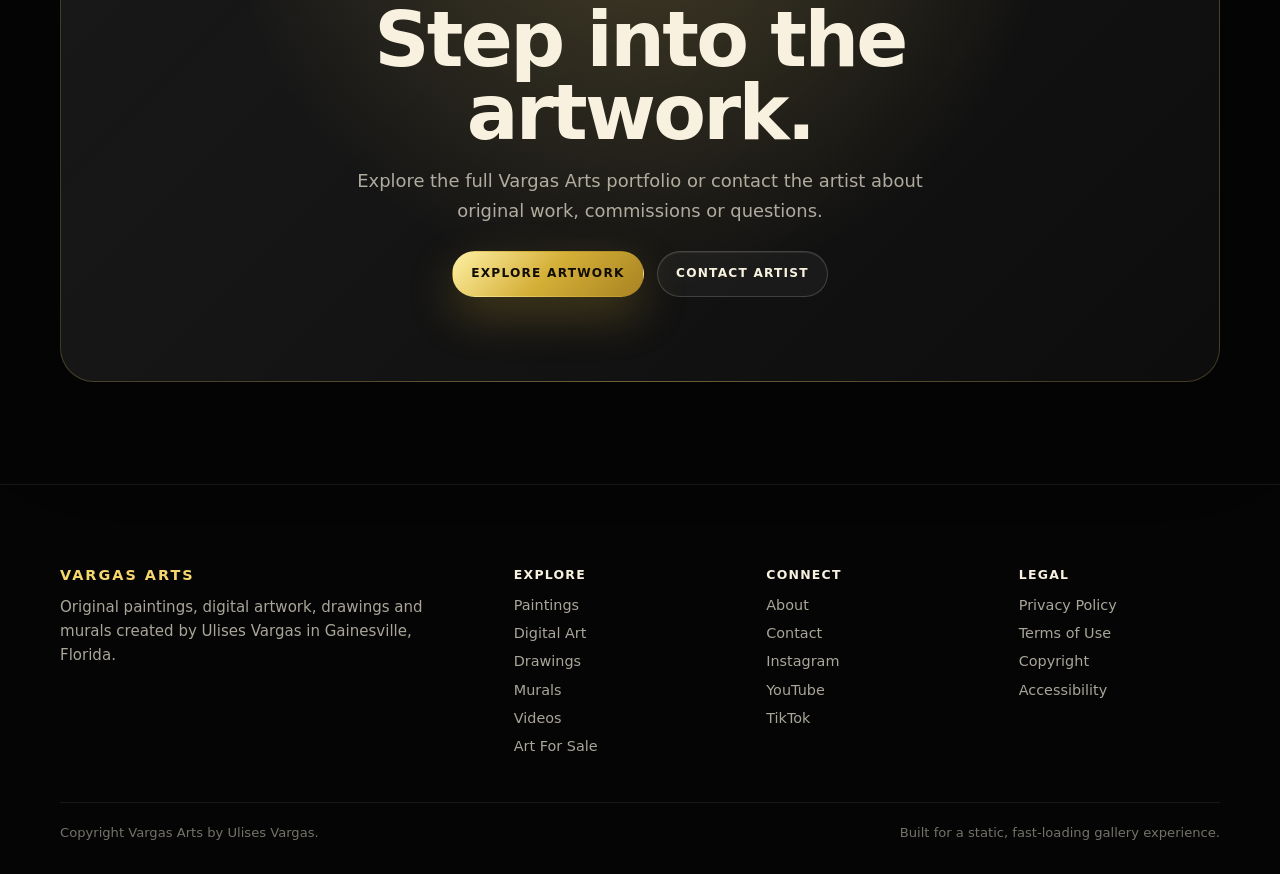
==== commit d922b56a: ""Refine hero lower-right card with Monarca artwork" ====
--- a/index.html
+++ b/index.html
@@ -625,6 +625,14 @@
       line-height: 1.2;
     }
 
+    .mini-card p {
+      margin: 0;
+      color: var(--muted);
+      font-size: .78rem;
+      font-weight: 650;
+      line-height: 1.42;
+    }
+
     .mini-one {
       left: -18%;
       top: 8%;
@@ -644,60 +652,12 @@
       right: -7%;
       bottom: 3%;
       z-index: 6;
-      display: grid;
-      grid-template-columns: minmax(0, 1fr) 76px;
-      gap: .8rem;
-      align-items: center;
-      width: min(48%, 282px);
-      padding: 1rem;
-      border: 1px solid rgba(245, 215, 110, .3);
-      border-radius: 24px;
-      background:
-        linear-gradient(135deg, rgba(245, 215, 110, .12), rgba(255, 255, 255, .035)),
-        rgba(11, 11, 11, .86);
-      box-shadow: 0 22px 60px rgba(0, 0, 0, .42);
-      backdrop-filter: blur(18px);
-      -webkit-backdrop-filter: blur(18px);
+      width: min(47%, 270px);
       animation: floatTwo 8.5s ease-in-out infinite reverse;
     }
 
-    .badge-copy {
-      display: grid;
-      gap: .28rem;
-      min-width: 0;
-    }
-
-    .badge-card span {
-      color: var(--champagne);
-      font-size: .64rem;
-      font-weight: 850;
-      letter-spacing: .12em;
-      text-transform: uppercase;
-    }
-
-    .badge-card strong {
-      font-size: clamp(1.2rem, 2vw, 1.65rem);
-      line-height: 1.05;
-    }
-
-    .signature-window {
-      position: relative;
-      overflow: hidden;
-      height: 66px;
-      border: 1px solid rgba(245, 215, 110, .26);
-      border-radius: 18px;
-      background: rgba(255, 255, 255, .04);
-      box-shadow: inset 0 1px 0 rgba(255, 255, 255, .08);
-    }
-
-    .signature-window img {
-      width: 100%;
-      height: 100%;
-      object-fit: cover;
-      object-position: 100% 100%;
-      transform: scale(2.35);
-      transform-origin: 94% 91%;
-      filter: saturate(1.04) contrast(1.05);
+    .badge-card img {
+      object-position: 50% 44%;
     }
 
     .collection-grid {
@@ -1394,7 +1354,6 @@
         right: 0;
         bottom: 12%;
         width: 58%;
-        grid-template-columns: 1fr;
       }
 
       .mini-card img {
@@ -1458,8 +1417,7 @@
       }
 
       .mini-card .mini-body,
-      .mockup-info,
-      .badge-card {
+      .mockup-info {
         padding: .72rem;
       }
 
@@ -1471,10 +1429,6 @@
       .chip,
       .mockup-info span {
         font-size: .58rem;
-      }
-
-      .signature-window {
-        display: none;
       }
 
       .section-shell,
@@ -1601,15 +1555,14 @@
             </div>
           </article>
 
-          <div class="badge-card" aria-label="Artist location">
-            <div class="badge-copy">
-              <span>Gainesville, Florida</span>
-              <strong>Wildlife, fantasy and fine art.</strong>
+          <article class="mini-card badge-card">
+            <img src="./assets/img/paintings/Monarca.jpg" alt="Monarca butterfly painting by Ulises Vargas" loading="lazy">
+            <div class="mini-body">
+              <span class="mini-label">Original Paintings</span>
+              <strong>Monarca Butterfly</strong>
+              <p>Color, detail and quiet atmosphere shaped through observation and nature.</p>
             </div>
-            <div class="signature-window" aria-hidden="true">
-              <img src="./assets/img/digital_art/BetaF.jpg" alt="" loading="lazy">
-            </div>
-          </div>
+          </article>
         </div>
       </div>
     </section>
